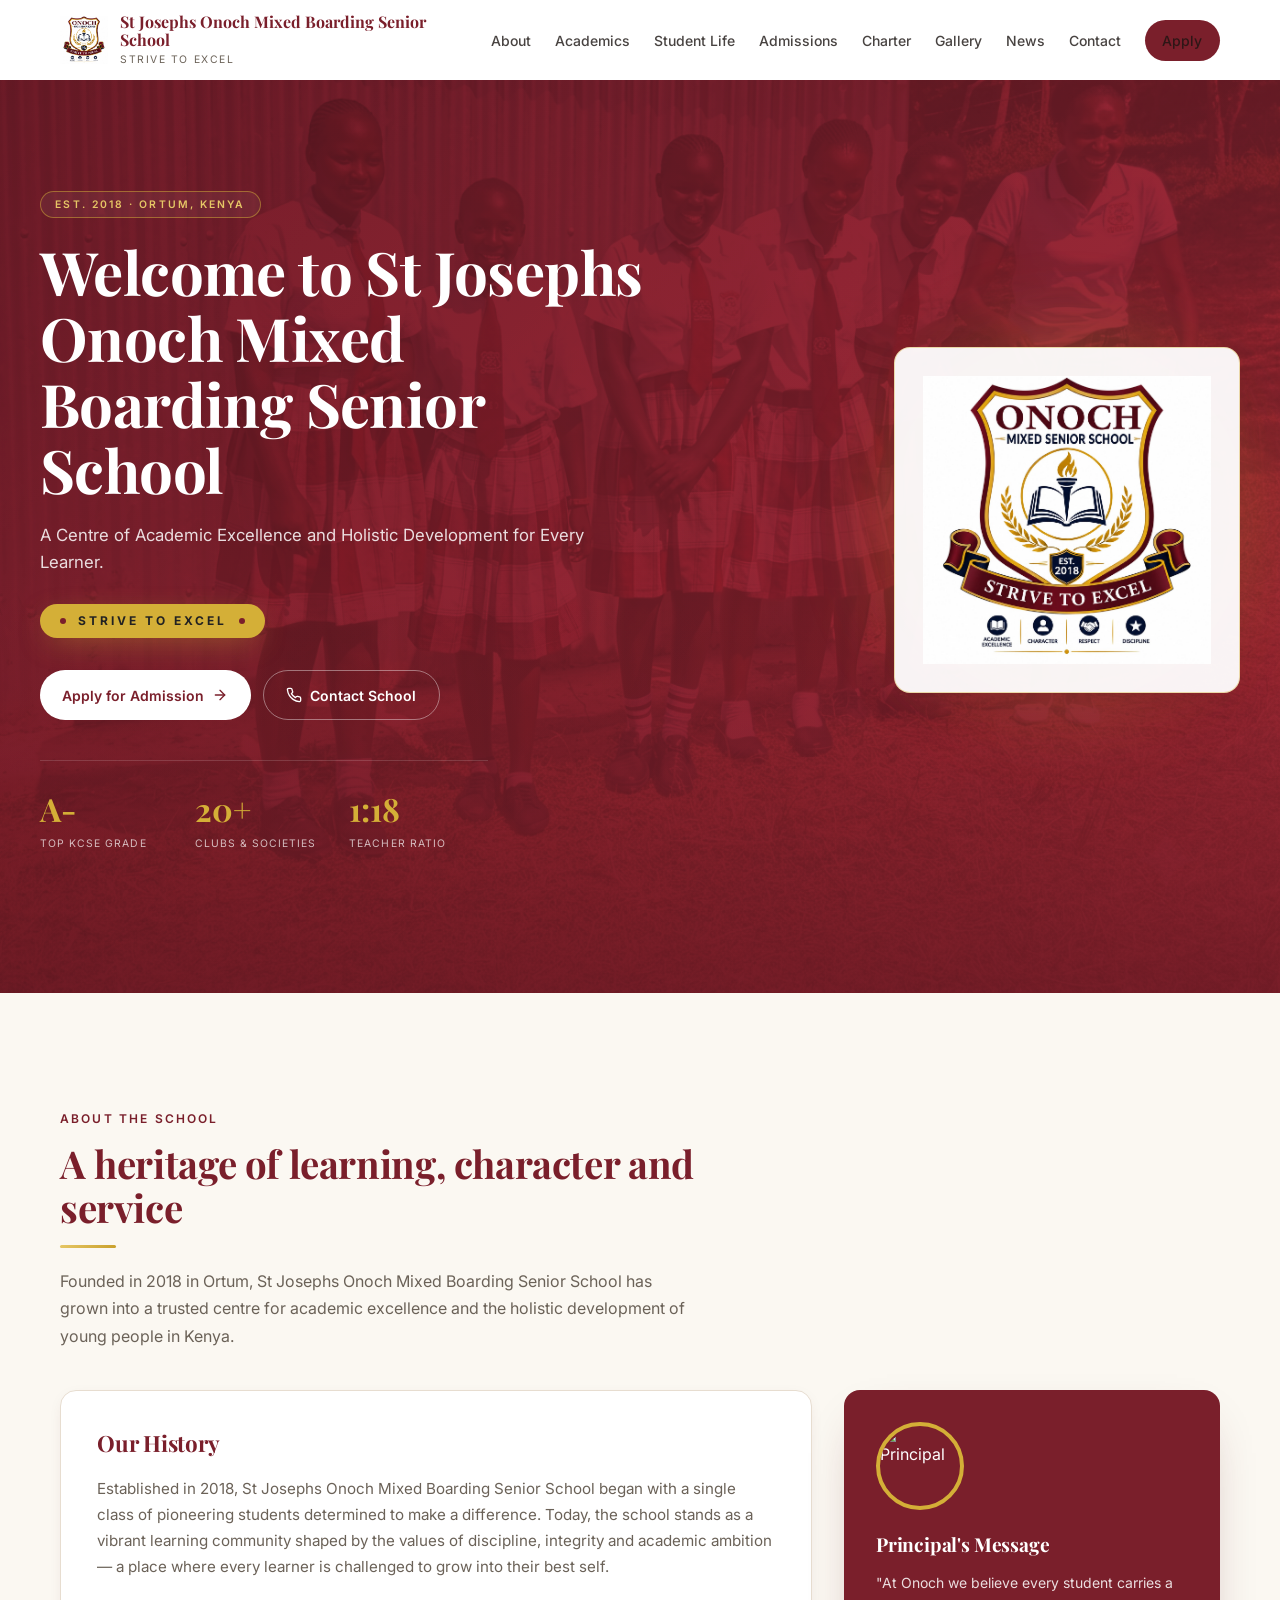
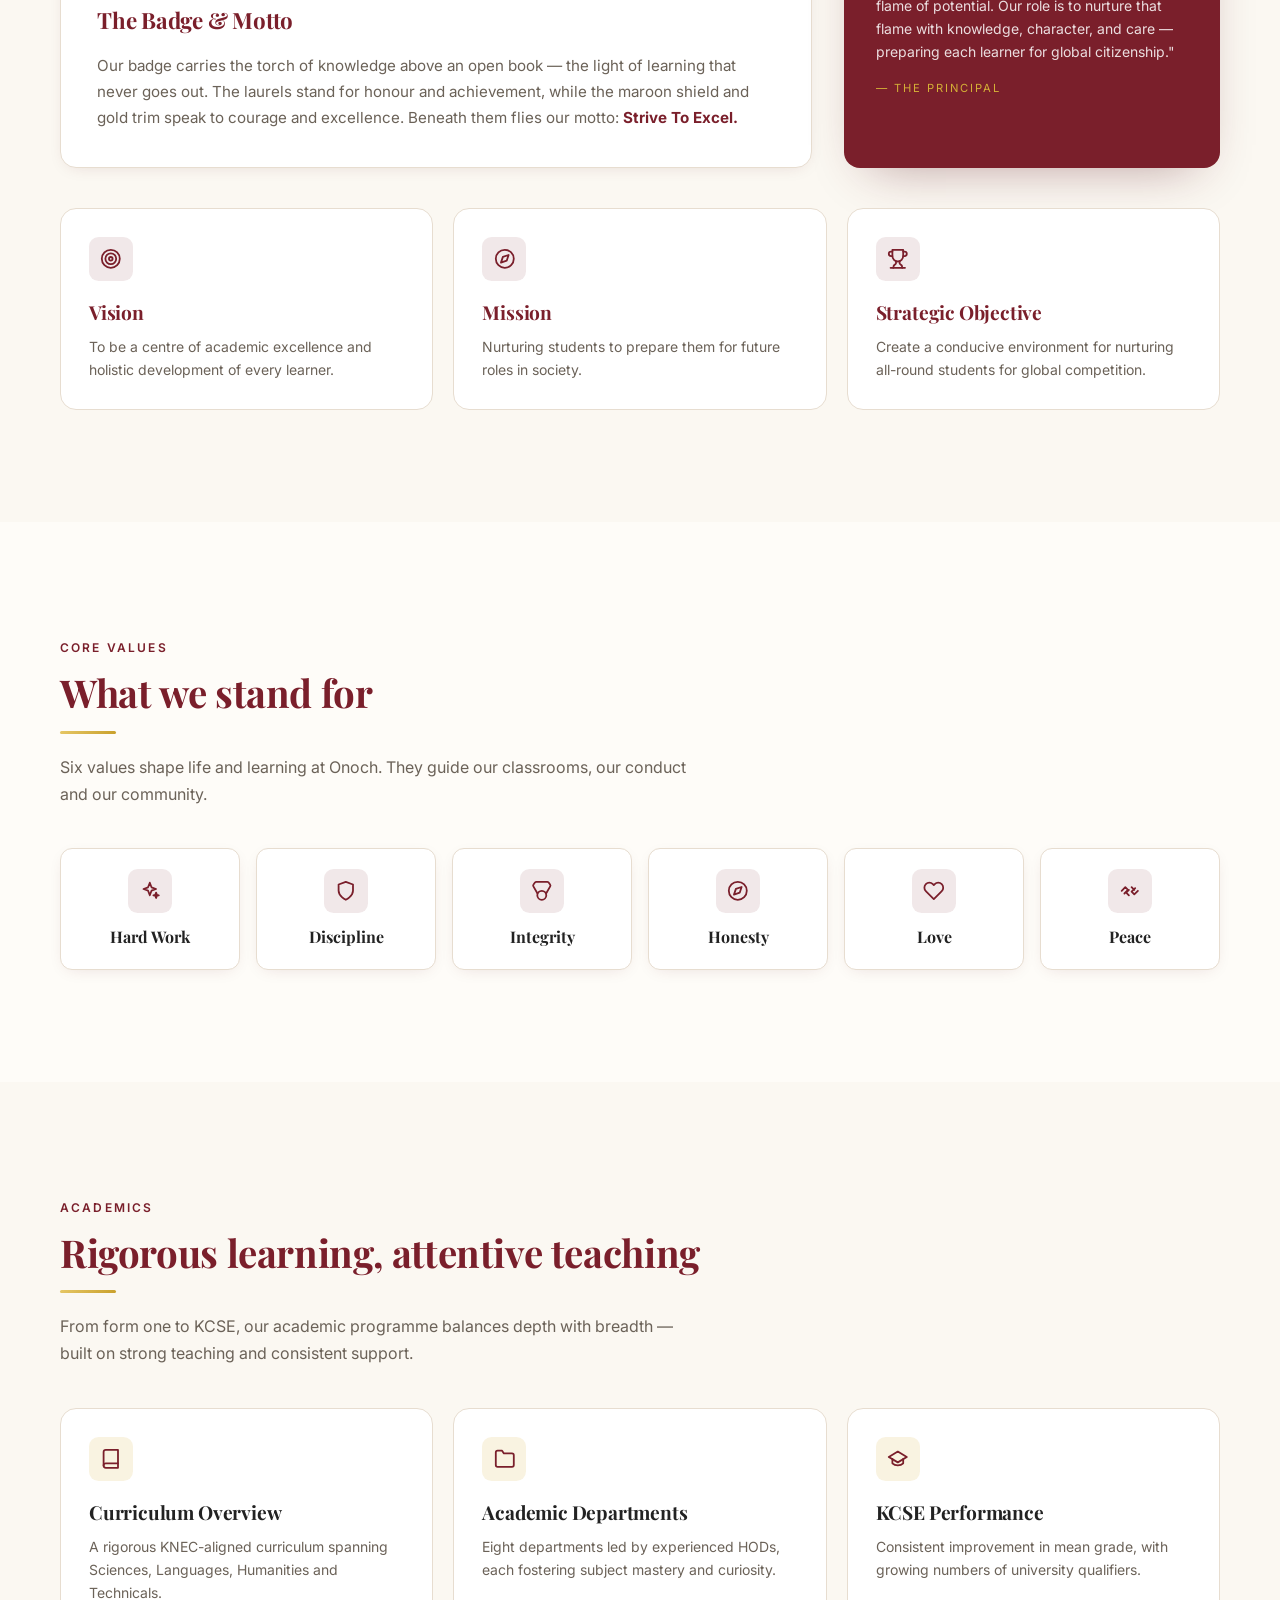
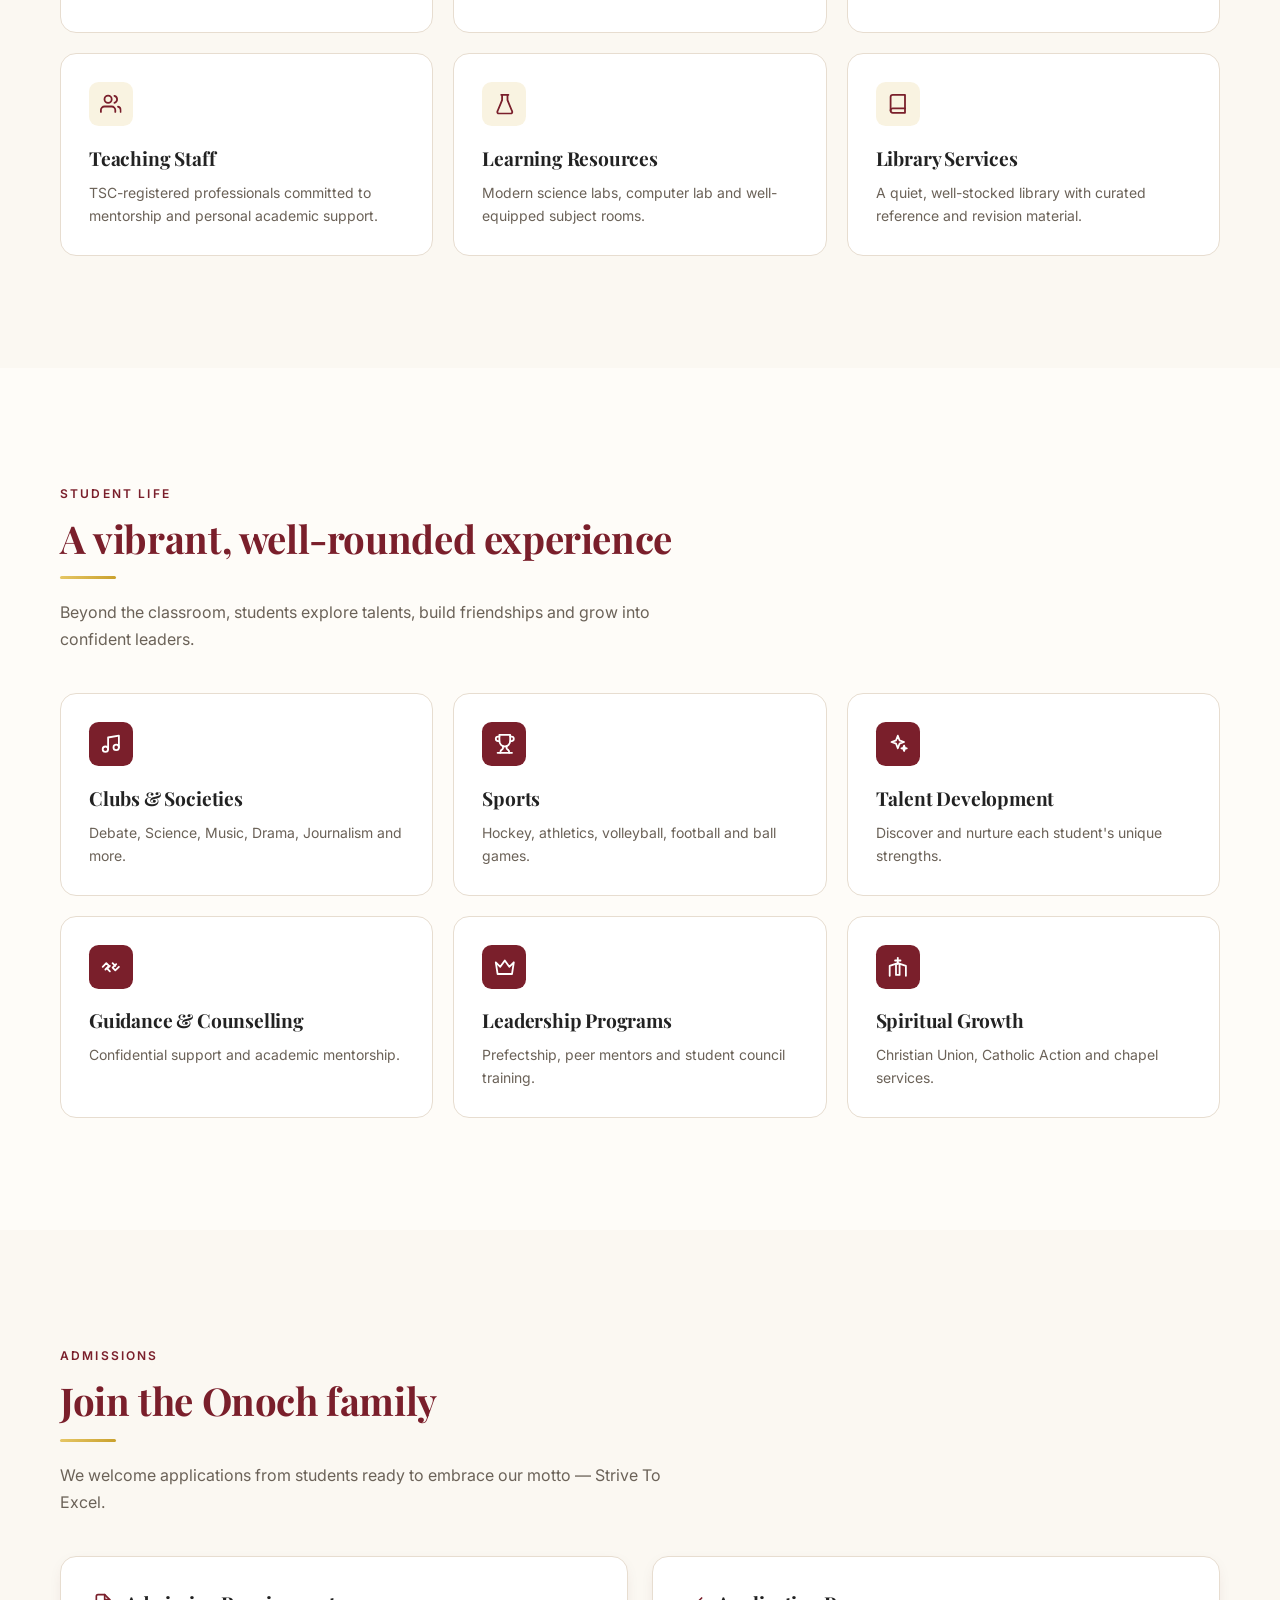
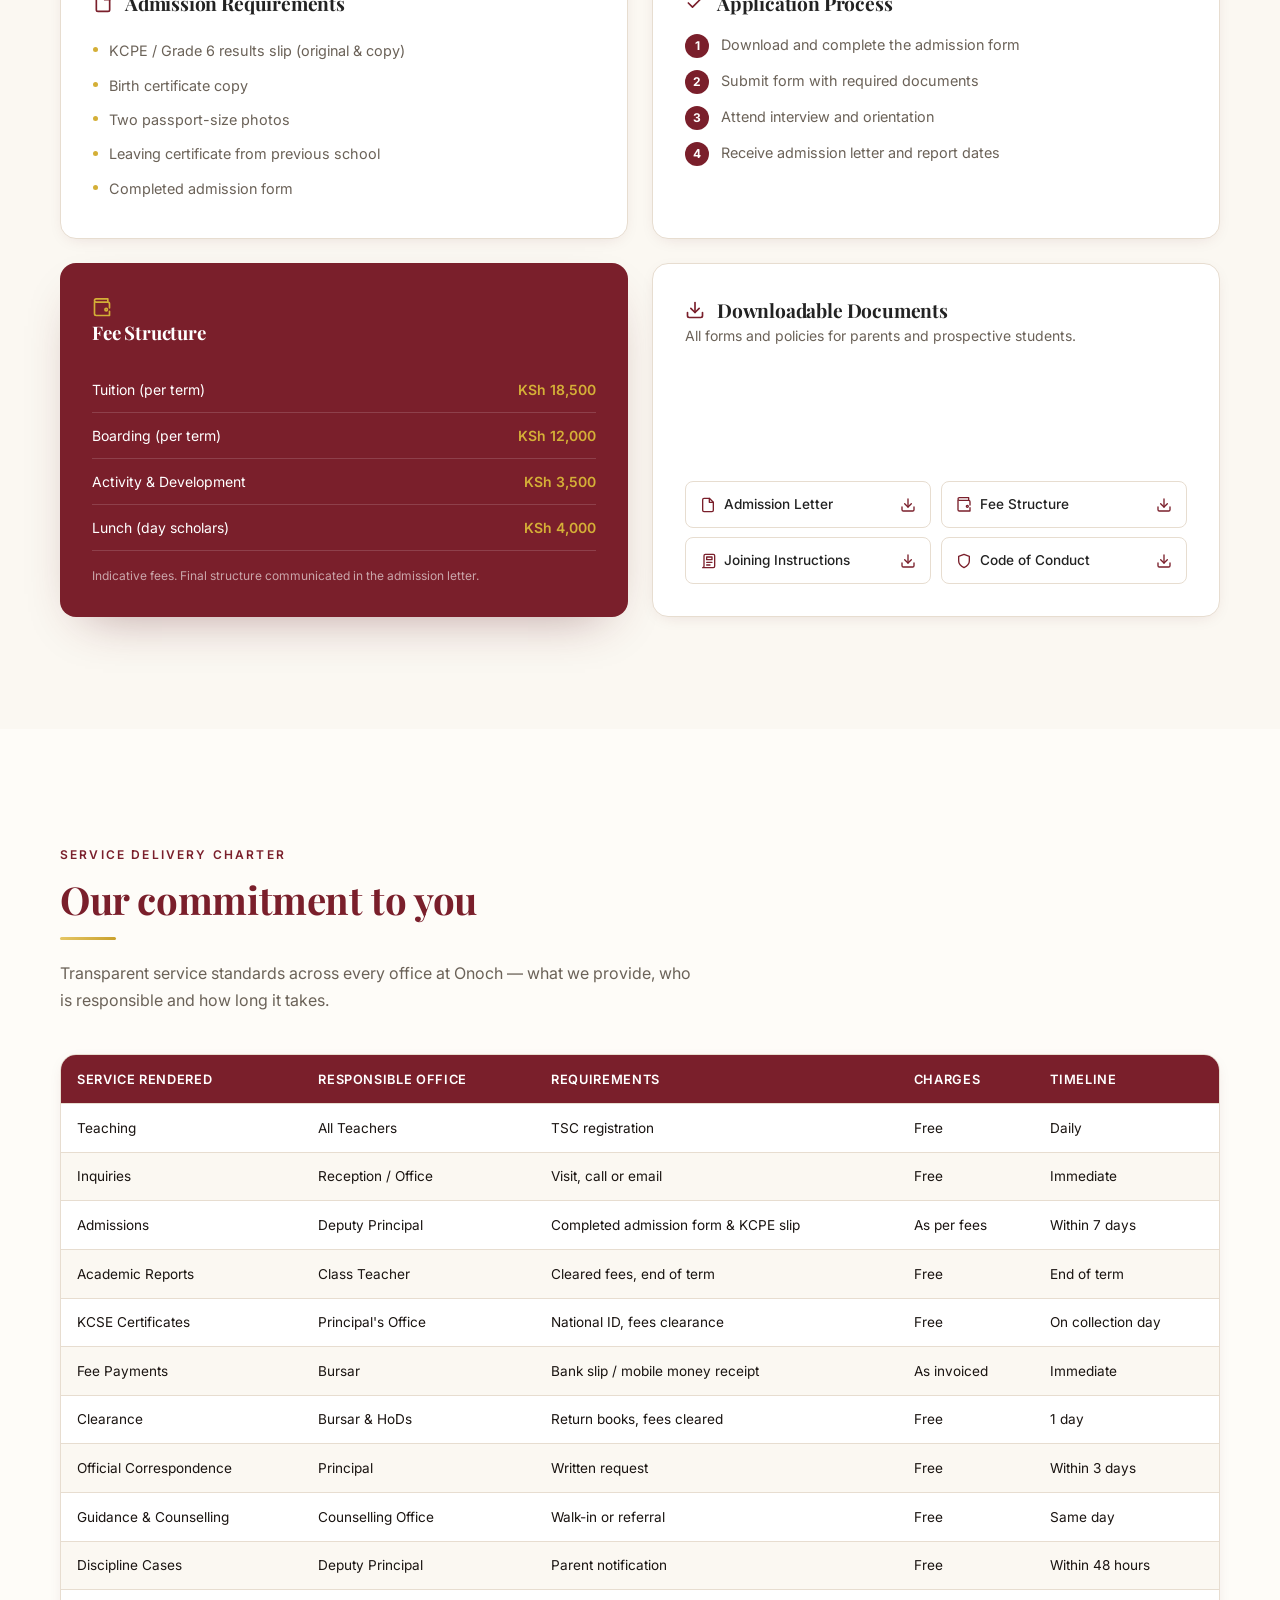
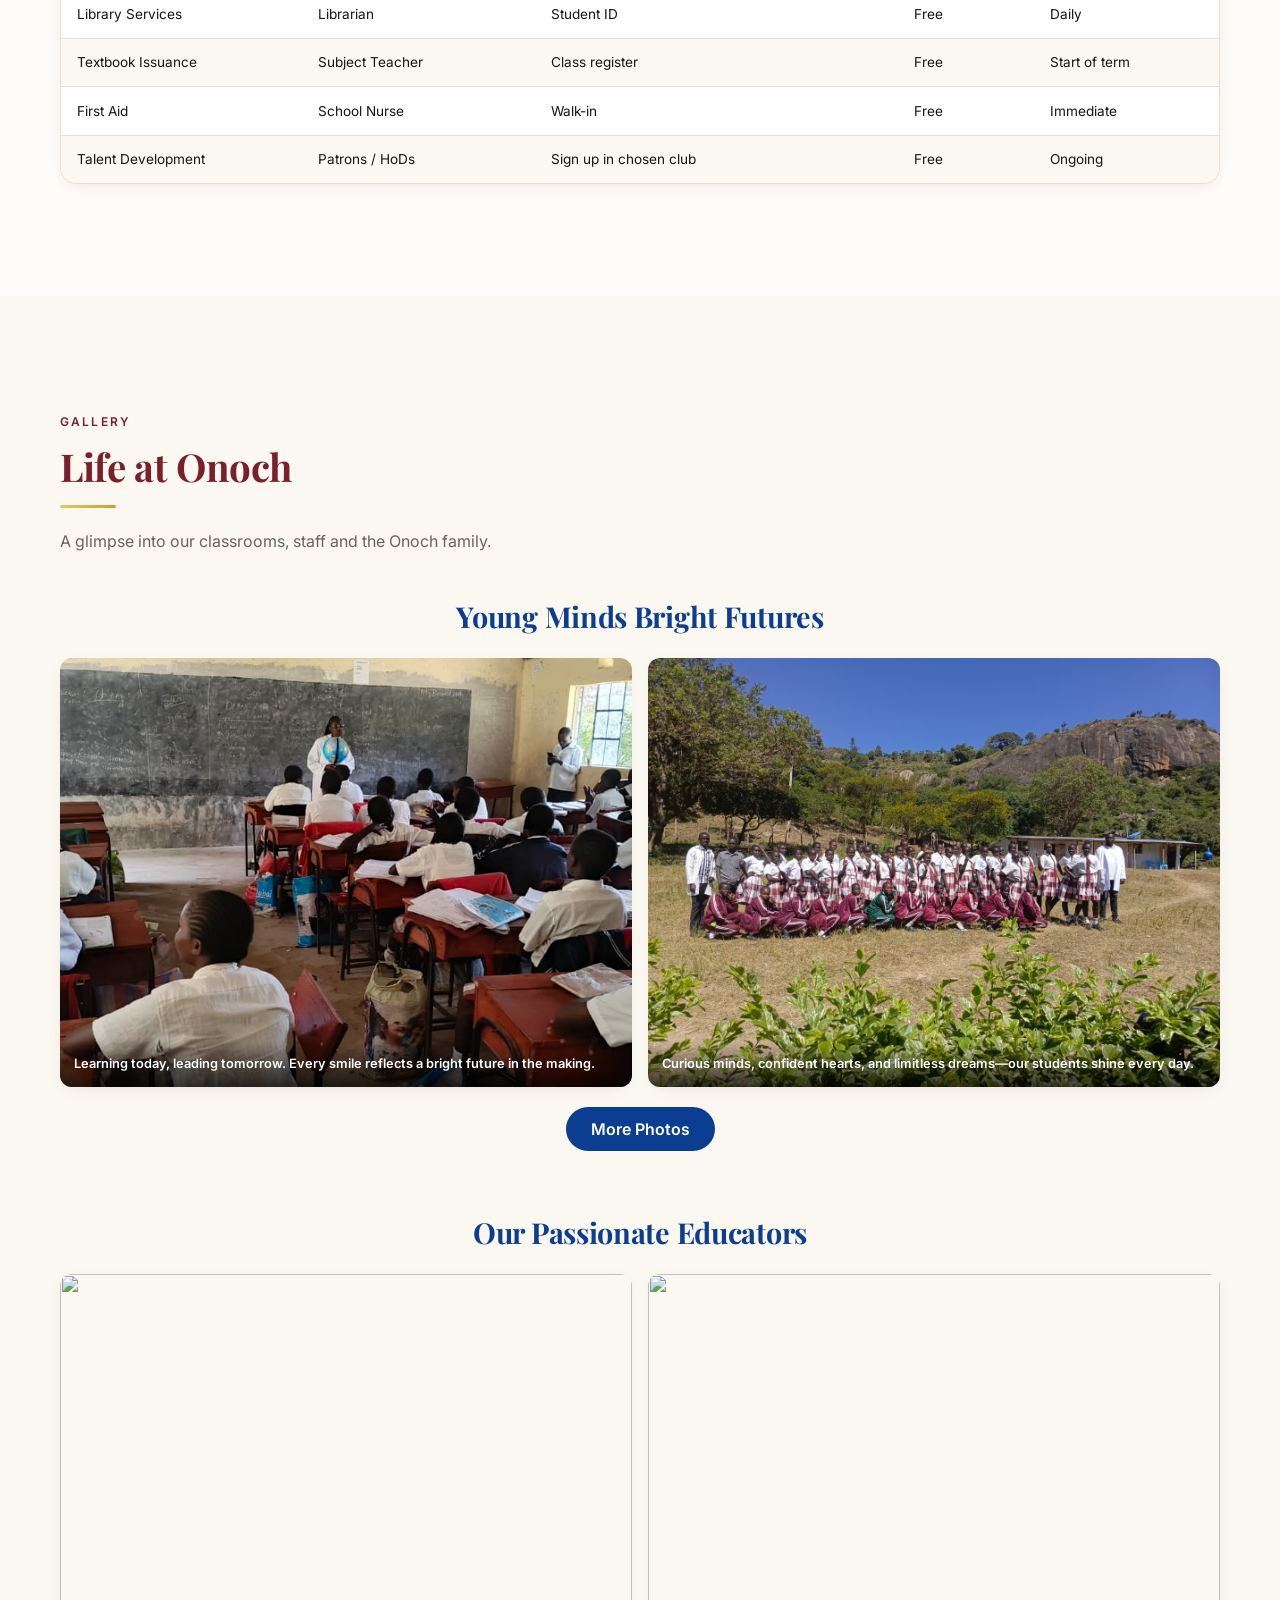
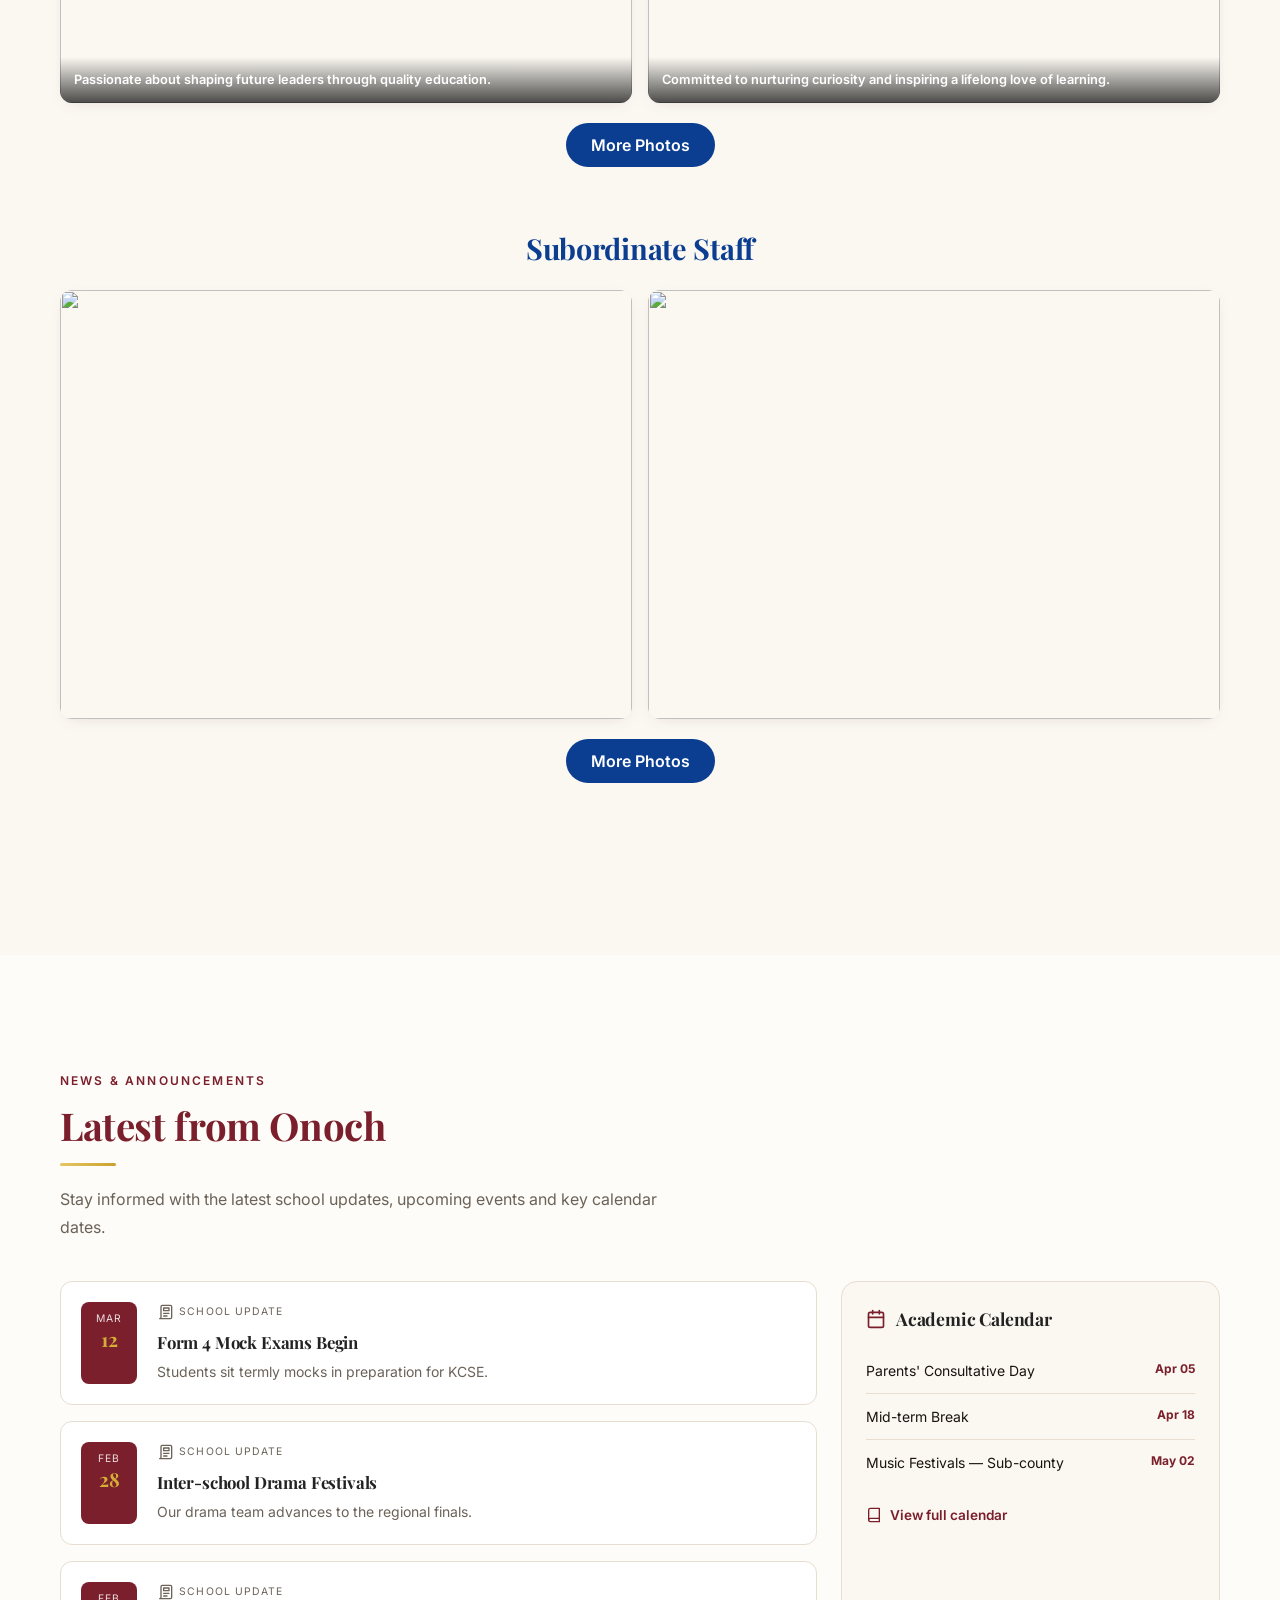
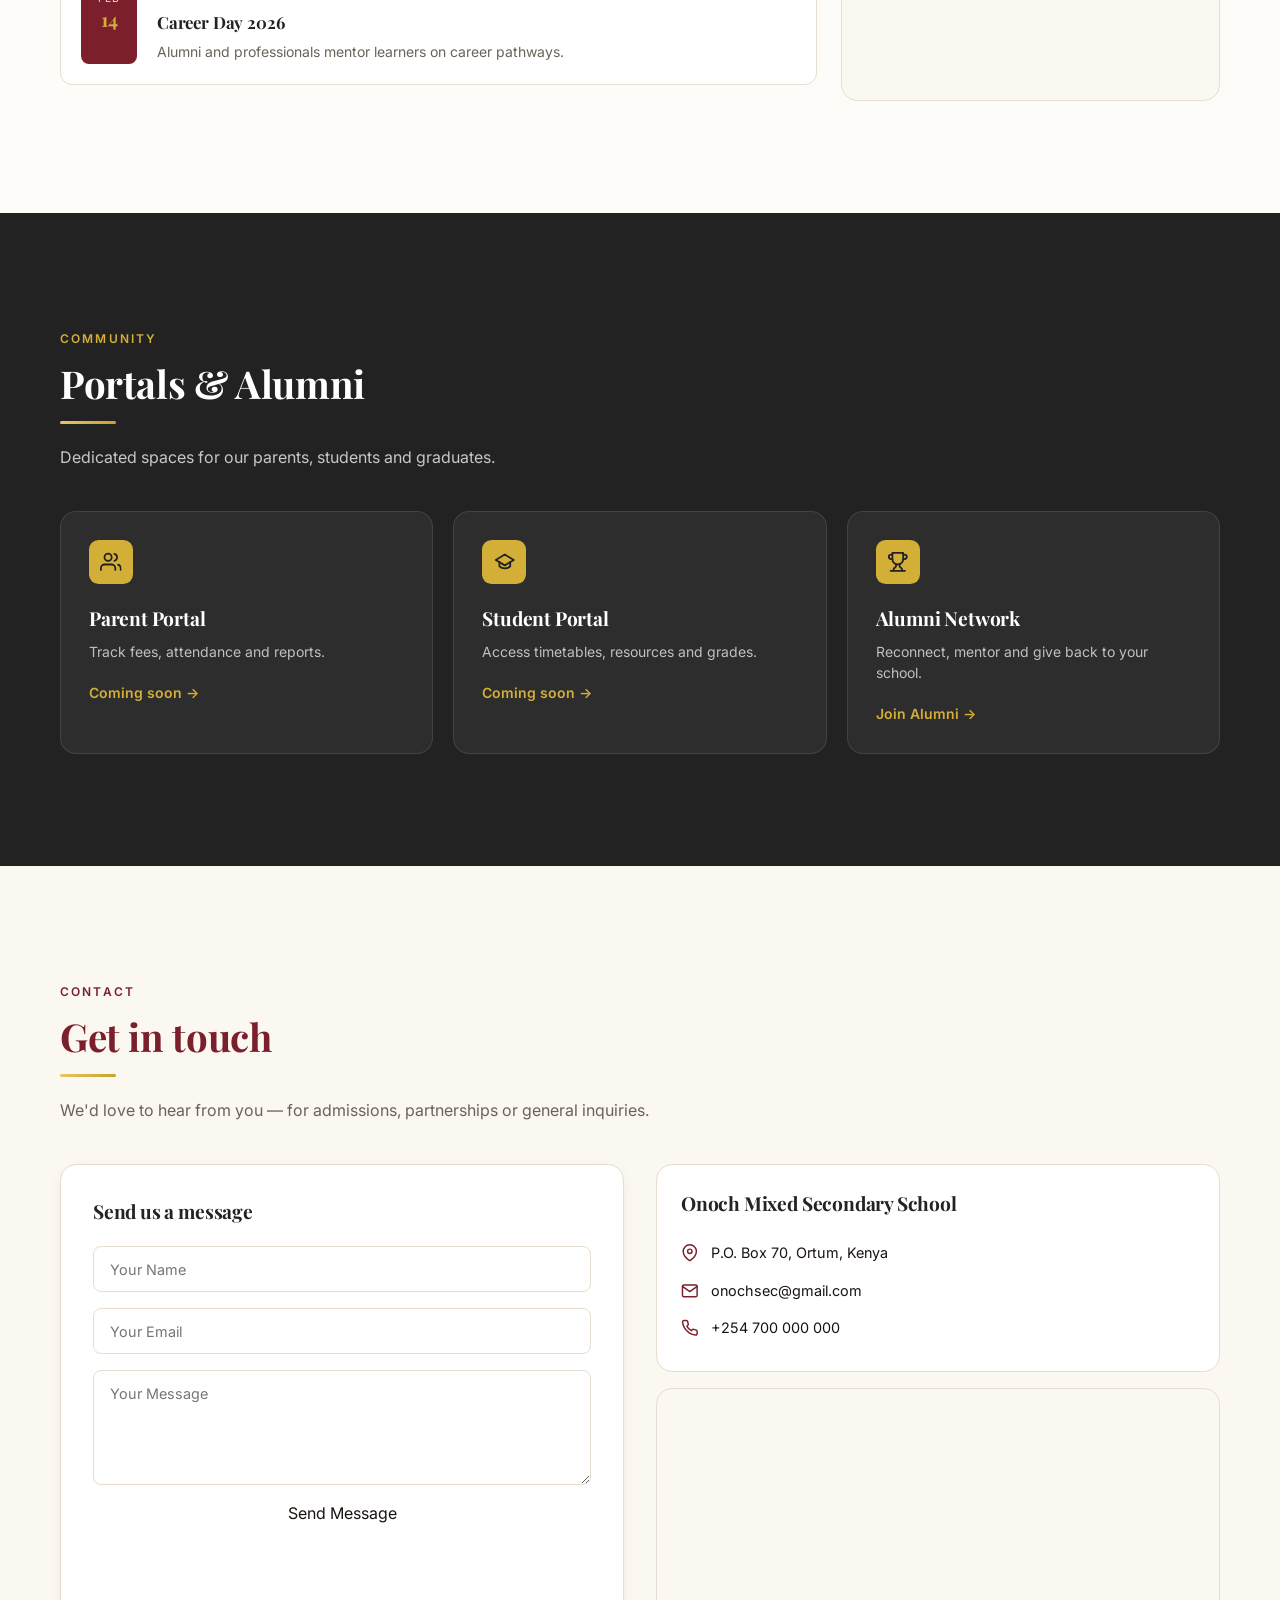
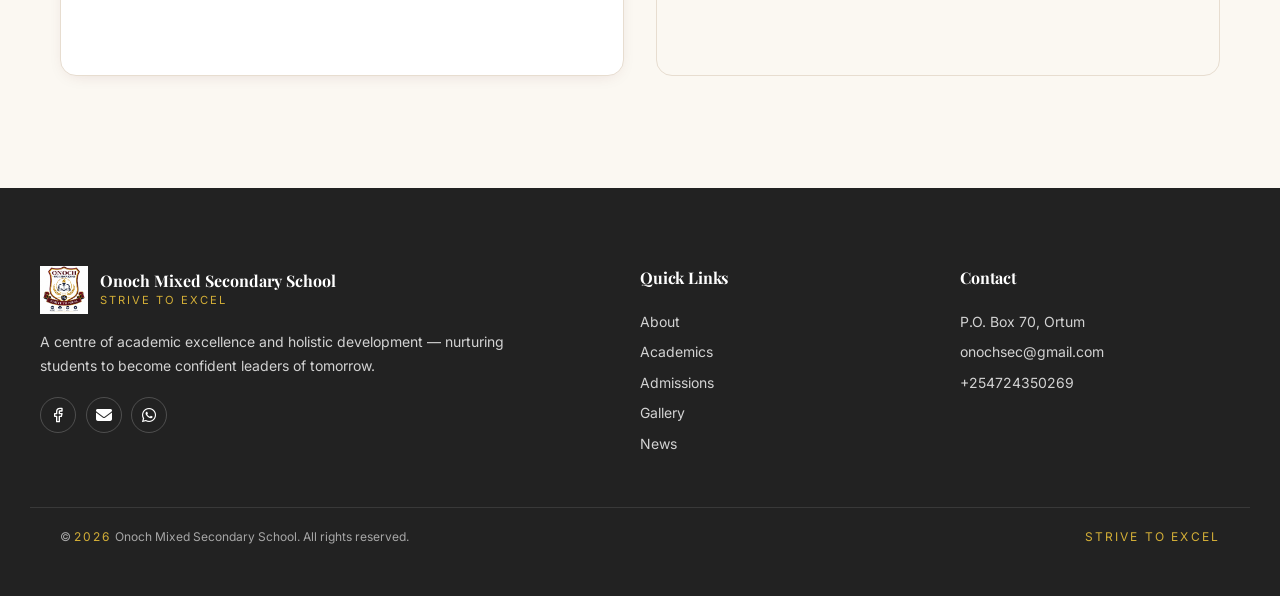
==== index.html @ 5e40dab8 "Update index.html" ====
<!DOCTYPE html>
<html lang="en">
<head>
<meta charset="UTF-8" />
<meta name="viewport" content="width=device-width, initial-scale=1.0" />
<title>Onoch Mixed Secondary School — Strive To Excel</title>
<meta name="description" content="St. Joseph's Onoch Mixed Secondary School (Ortum) — a centre of academic excellence and holistic development. Apply for admission, explore academics, student life and more." />
<meta property="og:title" content="Onoch Mixed Secondary School — Strive To Excel" />
<meta property="og:description" content="A centre of academic excellence and holistic development of learners." />
<link rel="stylesheet"
href="https://cdnjs.cloudflare.com/ajax/libs/font-awesome/6.5.2/css/all.min.css">
<link rel="icon" type="image/jpeg" href="assets/onoch-badge.jpg" />
<link rel="preconnect" href="https://fonts.googleapis.com" />
<link rel="preconnect" href="https://fonts.gstatic.com" crossorigin />
<link href="https://fonts.googleapis.com/css2?family=Inter:wght@400;500;600;700&family=Playfair+Display:wght@600;700;800&display=swap" rel="stylesheet" />
<link rel="stylesheet" href="styles.css" />
</head>
<body id="top">

<!-- Inline SVG icon sprite -->
<svg width="0" height="0" style="position:absolute" aria-hidden="true">
  <defs>
    <symbol id="i-menu" viewBox="0 0 24 24"><line x1="3" y1="6" x2="21" y2="6"/><line x1="3" y1="12" x2="21" y2="12"/><line x1="3" y1="18" x2="21" y2="18"/></symbol>
    <symbol id="i-close" viewBox="0 0 24 24"><line x1="18" y1="6" x2="6" y2="18"/><line x1="6" y1="6" x2="18" y2="18"/></symbol>
    <symbol id="i-arrow-right" viewBox="0 0 24 24"><line x1="5" y1="12" x2="19" y2="12"/><polyline points="12 5 19 12 12 19"/></symbol>
    <symbol id="i-phone" viewBox="0 0 24 24"><path d="M22 16.92v3a2 2 0 0 1-2.18 2 19.79 19.79 0 0 1-8.63-3.07 19.5 19.5 0 0 1-6-6 19.79 19.79 0 0 1-3.07-8.67A2 2 0 0 1 4.11 2h3a2 2 0 0 1 2 1.72 12.84 12.84 0 0 0 .7 2.81 2 2 0 0 1-.45 2.11L8.09 9.91a16 16 0 0 0 6 6l1.27-1.27a2 2 0 0 1 2.11-.45 12.84 12.84 0 0 0 2.81.7A2 2 0 0 1 22 16.92z"/></symbol>
    <symbol id="i-mail" viewBox="0 0 24 24"><path d="M4 4h16c1.1 0 2 .9 2 2v12c0 1.1-.9 2-2 2H4c-1.1 0-2-.9-2-2V6c0-1.1.9-2 2-2z"/><polyline points="22,6 12,13 2,6"/></symbol>
    <symbol id="i-pin" viewBox="0 0 24 24"><path d="M21 10c0 7-9 13-9 13s-9-6-9-13a9 9 0 0 1 18 0z"/><circle cx="12" cy="10" r="3"/></symbol>
    <symbol id="i-target" viewBox="0 0 24 24"><circle cx="12" cy="12" r="10"/><circle cx="12" cy="12" r="6"/><circle cx="12" cy="12" r="2"/></symbol>
    <symbol id="i-compass" viewBox="0 0 24 24"><circle cx="12" cy="12" r="10"/><polygon points="16.24 7.76 14.12 14.12 7.76 16.24 9.88 9.88 16.24 7.76"/></symbol>
    <symbol id="i-trophy" viewBox="0 0 24 24"><path d="M6 9H4.5a2.5 2.5 0 0 1 0-5H6"/><path d="M18 9h1.5a2.5 2.5 0 0 0 0-5H18"/><path d="M4 22h16"/><path d="M10 14.66V17c0 .55-.47.98-.97 1.21C7.85 18.75 7 20.24 7 22"/><path d="M14 14.66V17c0 .55.47.98.97 1.21C16.15 18.75 17 20.24 17 22"/><path d="M18 2H6v7a6 6 0 0 0 12 0V2z"/></symbol>
    <symbol id="i-sparkles" viewBox="0 0 24 24"><path d="M12 3l1.9 5.1L19 10l-5.1 1.9L12 17l-1.9-5.1L5 10l5.1-1.9L12 3z"/><path d="M19 14l.9 2.5L22 17l-2.1.5L19 20l-.9-2.5L16 17l2.1-.5L19 14z"/></symbol>
    <symbol id="i-shield" viewBox="0 0 24 24"><path d="M12 22s8-4 8-10V5l-8-3-8 3v7c0 6 8 10 8 10z"/></symbol>
    <symbol id="i-medal" viewBox="0 0 24 24"><path d="M7.21 15 2.66 7.14a2 2 0 0 1 .13-2.2L4.4 2.8A2 2 0 0 1 6 2h12a2 2 0 0 1 1.6.8l1.6 2.14a2 2 0 0 1 .14 2.2L16.79 15"/><circle cx="12" cy="17" r="5"/></symbol>
    <symbol id="i-heart" viewBox="0 0 24 24"><path d="M20.84 4.61a5.5 5.5 0 0 0-7.78 0L12 5.67l-1.06-1.06a5.5 5.5 0 0 0-7.78 7.78l1.06 1.06L12 21.23l7.78-7.78 1.06-1.06a5.5 5.5 0 0 0 0-7.78z"/></symbol>
    <symbol id="i-handshake" viewBox="0 0 24 24"><path d="M11 17l-3-3 3-3"/><path d="M21 12l-4 4-3-3 4-4"/><path d="M3 12l4-4 3 3-4 4"/><path d="M14 8l3 3"/></symbol>
    <symbol id="i-book" viewBox="0 0 24 24"><path d="M4 19.5A2.5 2.5 0 0 1 6.5 17H20"/><path d="M6.5 2H20v20H6.5A2.5 2.5 0 0 1 4 19.5v-15A2.5 2.5 0 0 1 6.5 2z"/></symbol>
    <symbol id="i-folder" viewBox="0 0 24 24"><path d="M22 19a2 2 0 0 1-2 2H4a2 2 0 0 1-2-2V5a2 2 0 0 1 2-2h5l2 3h9a2 2 0 0 1 2 2z"/></symbol>
    <symbol id="i-cap" viewBox="0 0 24 24"><path d="M22 10L12 4 2 10l10 6 10-6z"/><path d="M6 12v5c3 3 9 3 12 0v-5"/></symbol>
    <symbol id="i-users" viewBox="0 0 24 24"><path d="M17 21v-2a4 4 0 0 0-4-4H5a4 4 0 0 0-4 4v2"/><circle cx="9" cy="7" r="4"/><path d="M23 21v-2a4 4 0 0 0-3-3.87"/><path d="M16 3.13a4 4 0 0 1 0 7.75"/></symbol>
    <symbol id="i-flask" viewBox="0 0 24 24"><path d="M9 2v6L4 20a2 2 0 0 0 2 3h12a2 2 0 0 0 2-3L15 8V2"/><line x1="8" y1="2" x2="16" y2="2"/></symbol>
    <symbol id="i-music" viewBox="0 0 24 24"><path d="M9 18V5l12-2v13"/><circle cx="6" cy="18" r="3"/><circle cx="18" cy="16" r="3"/></symbol>
    <symbol id="i-crown" viewBox="0 0 24 24"><path d="M2 7l5 5 5-7 5 7 5-5-2 13H4z"/></symbol>
    <symbol id="i-church" viewBox="0 0 24 24"><path d="M10 9v12h4V9"/><path d="M12 2v7"/><path d="M9 5h6"/><path d="M3 22V11l9-3 9 3v11"/></symbol>
    <symbol id="i-calendar" viewBox="0 0 24 24"><rect x="3" y="4" width="18" height="18" rx="2"/><line x1="16" y1="2" x2="16" y2="6"/><line x1="8" y1="2" x2="8" y2="6"/><line x1="3" y1="10" x2="21" y2="10"/></symbol>
    <symbol id="i-news" viewBox="0 0 24 24"><path d="M4 22h16a2 2 0 0 0 2-2V4a2 2 0 0 0-2-2H8a2 2 0 0 0-2 2v16a2 2 0 0 1-2 2zM18 14h-8M15 18h-5M10 6h8v4h-8z"/></symbol>
    <symbol id="i-download" viewBox="0 0 24 24"><path d="M21 15v4a2 2 0 0 1-2 2H5a2 2 0 0 1-2-2v-4"/><polyline points="7 10 12 15 17 10"/><line x1="12" y1="15" x2="12" y2="3"/></symbol>
    <symbol id="i-file" viewBox="0 0 24 24"><path d="M14 2H6a2 2 0 0 0-2 2v16a2 2 0 0 0 2 2h12a2 2 0 0 0 2-2V8z"/><polyline points="14 2 14 8 20 8"/></symbol>
    <symbol id="i-check" viewBox="0 0 24 24"><polyline points="20 6 9 17 4 12"/></symbol>
    <symbol id="i-wallet" viewBox="0 0 24 24"><path d="M21 12V7a2 2 0 0 0-2-2H5a2 2 0 0 1 0-4h14v4"/><path d="M3 5v14a2 2 0 0 0 2 2h16v-5"/><circle cx="17" cy="14" r="1.5"/></symbol>
    <symbol id="i-send" viewBox="0 0 24 24"><line x1="22" y1="2" x2="11" y2="13"/><polygon points="22 2 15 22 11 13 2 9 22 2"/></symbol>
    <symbol id="i-facebook" viewBox="0 0 24 24"><path d="M18 2h-3a5 5 0 0 0-5 5v3H7v4h3v8h4v-8h3l1-4h-4V7a1 1 0 0 1 1-1h3z"/></symbol>
    <symbol id="i-twitter" viewBox="0 0 24 24"><path d="M4 4l7.5 10L4 20h2l6.5-6.5L17 20h3L12.5 10 20 4h-2l-5.5 5.5L9 4z"/></symbol>
    <symbol id="i-instagram" viewBox="0 0 24 24"><rect x="2" y="2" width="20" height="20" rx="5"/><circle cx="12" cy="12" r="4"/><circle cx="17.5" cy="6.5" r="1" fill="currentColor"/></symbol>
    <symbol id="i-youtube" viewBox="0 0 24 24"><path d="M22.54 6.42a2.78 2.78 0 0 0-1.94-2C18.88 4 12 4 12 4s-6.88 0-8.6.42a2.78 2.78 0 0 0-1.94 2A29 29 0 0 0 1 12a29 29 0 0 0 .46 5.58 2.78 2.78 0 0 0 1.94 2C5.12 20 12 20 12 20s6.88 0 8.6-.42a2.78 2.78 0 0 0 1.94-2A29 29 0 0 0 23 12a29 29 0 0 0-.46-5.58z"/><polygon points="9.75 15.02 15.5 12 9.75 8.98 9.75 15.02" fill="currentColor"/></symbol>
  </defs>
</svg>

<!-- Navbar -->
<header class="nav" id="nav">
  <div class="container nav-inner">
    <a href="#top" class="brand">
      <img src="assets/onoch-badge.jpg" alt="Onoch Mixed Secondary School badge" />
      <div class="brand-text">
        <div class="name">St Josephs Onoch Mixed Boarding Senior School</div>
        <div class="motto">Strive To Excel</div>
      </div>
    </a>
    <nav class="nav-links">
      <a href="#about">About</a>
      <a href="#academics">Academics</a>
      <a href="#student-life">Student Life</a>
      <a href="#admissions">Admissions</a>
      <a href="#charter">Charter</a>
      <a href="#gallery">Gallery</a>
      <a href="#news">News</a>
      <a href="#contact">Contact</a>
      <a href="#admissions" class="btn btn-primary">Apply</a>
    </nav>
    <button class="menu-btn" id="menuBtn" aria-label="Toggle menu" aria-expanded="false">
      <svg class="ic" aria-hidden="true"><use href="#i-menu"/></svg>
    </button>
  </div>
  <div class="mobile-menu container" id="mobileMenu">
    <a href="#about">About</a>
    <a href="#academics">Academics</a>
    <a href="#student-life">Student Life</a>
    <a href="#admissions">Admissions</a>
    <a href="#charter">Charter</a>
    <a href="#gallery">Gallery</a>
    <a href="#news">News</a>
    <a href="#contact">Contact</a>
    <a href="#admissions" class="btn btn-primary">Apply for Admission</a>
  </div>
</header>

<!-- Hero -->
<section class="hero">
  <div class="hero-bg"></div>
  <img class="hero-img" src="assets/hero-campus.jpg" alt="Onoch school campus" />
  <div class="hero-overlay"></div>
  <div class="container hero-inner">
    <div class="fade-up hero-copy">
      <span class="tag">Est. 2018 · Ortum, Kenya</span>
      <h1>Welcome to St Josephs Onoch Mixed Boarding Senior School</h1>
      <p class="lead">A Centre of Academic Excellence and Holistic Development for Every Learner.</p>
      <div class="motto-pill"><span class="dot"></span>Strive To Excel<span class="dot"></span></div>
      <div class="hero-ctas">
        <a href="#admissions" class="btn btn-light btn-lg">
          Apply for Admission
          <svg class="ic" aria-hidden="true"><use href="#i-arrow-right"/></svg>
        </a>
        <a href="#contact" class="btn btn-outline btn-lg">
          <svg class="ic" aria-hidden="true"><use href="#i-phone"/></svg>
          Contact School
        </a>
      </div>
      <dl class="hero-stats">
        <div><dt>A-</dt><dd>Top KCSE Grade</dd></div>
        <div><dt>20+</dt><dd>Clubs &amp; Societies</dd></div>
        <div><dt>1:18</dt><dd>Teacher Ratio</dd></div>
      </dl>
    </div>
    <div class="badge-card">
      <div class="badge-wrap">
        <div class="badge-glow"></div>
        <div class="badge-frame"><img src="assets/onoch-badge.jpg" alt="Onoch school badge" /></div>
      </div>
    </div>
  </div>
</section>

<!-- About -->
<section id="about" class="section cream">
  <div class="container">
    <div class="section-header">
      <span class="eyebrow">About the School</span>
      <h2 class="section-title">A heritage of learning, character and service</h2>
      <span class="gold-rule"></span>
      <p>Founded in 2018 in Ortum, St Josephs Onoch Mixed Boarding Senior School has grown into a trusted centre for academic excellence and the holistic development of young people in Kenya.</p>
    </div>
    <div class="about-grid">
      <article class="about-main">
        <h3>Our History</h3>
        <p>Established in 2018, St Josephs Onoch Mixed Boarding Senior School began with a single class of pioneering students determined to make a difference. Today, the school stands as a vibrant learning community shaped by the values of discipline, integrity and academic ambition — a place where every learner is challenged to grow into their best self.</p>
        <h3>The Badge &amp; Motto</h3>
        <p>Our badge carries the torch of knowledge above an open book — the light of learning that never goes out. The laurels stand for honour and achievement, while the maroon shield and gold trim speak to courage and excellence. Beneath them flies our motto: <b style="color:var(--maroon)">Strive To Excel.</b></p>
      </article>
      <aside class="principal">
        <img src="assets/principal.jpg" alt="Principal" />
        <h3>Principal's Message</h3>
        <p>"At Onoch we believe every student carries a flame of potential. Our role is to nurture that flame with knowledge, character, and care — preparing each learner for global citizenship."</p>
        <p class="sig">— The Principal</p>
      </aside>
    </div>
    <div class="vmo">
      <div class="card hover-lift"><div class="icon-box"><svg class="ic"><use href="#i-target"/></svg></div><h3>Vision</h3><p>To be a centre of academic excellence and holistic development of every learner.</p></div>
      <div class="card hover-lift"><div class="icon-box"><svg class="ic"><use href="#i-compass"/></svg></div><h3>Mission</h3><p>Nurturing students to prepare them for future roles in society.</p></div>
      <div class="card hover-lift"><div class="icon-box"><svg class="ic"><use href="#i-trophy"/></svg></div><h3>Strategic Objective</h3><p>Create a conducive environment for nurturing all-round students for global competition.</p></div>
    </div>
  </div>
</section>

<!-- Core Values -->
<section class="section">
  <div class="container">
    <div class="section-header">
      <span class="eyebrow">Core Values</span>
      <h2 class="section-title">What we stand for</h2>
      <span class="gold-rule"></span>
      <p>Six values shape life and learning at Onoch. They guide our classrooms, our conduct and our community.</p>
    </div>
    <div class="values">
      <div class="value"><div class="icon-box"><svg class="ic"><use href="#i-sparkles"/></svg></div><div class="label">Hard Work</div></div>
      <div class="value"><div class="icon-box"><svg class="ic"><use href="#i-shield"/></svg></div><div class="label">Discipline</div></div>
      <div class="value"><div class="icon-box"><svg class="ic"><use href="#i-medal"/></svg></div><div class="label">Integrity</div></div>
      <div class="value"><div class="icon-box"><svg class="ic"><use href="#i-compass"/></svg></div><div class="label">Honesty</div></div>
      <div class="value"><div class="icon-box"><svg class="ic"><use href="#i-heart"/></svg></div><div class="label">Love</div></div>
      <div class="value"><div class="icon-box"><svg class="ic"><use href="#i-handshake"/></svg></div><div class="label">Peace</div></div>
    </div>
  </div>
</section>

<!-- Academics -->
<section id="academics" class="section cream">
  <div class="container">
    <div class="section-header">
      <span class="eyebrow">Academics</span>
      <h2 class="section-title">Rigorous learning, attentive teaching</h2>
      <span class="gold-rule"></span>
      <p>From form one to KCSE, our academic programme balances depth with breadth — built on strong teaching and consistent support.</p>
    </div>
    <div class="grid-3" id="academicsGrid"></div>
  </div>
</section>

<!-- Student Life -->
<section id="student-life" class="section">
  <div class="container">
    <div class="section-header">
      <span class="eyebrow">Student Life</span>
      <h2 class="section-title">A vibrant, well-rounded experience</h2>
      <span class="gold-rule"></span>
      <p>Beyond the classroom, students explore talents, build friendships and grow into confident leaders.</p>
    </div>
    <div class="grid-3" id="studentLifeGrid"></div>
  </div>
</section>

<!-- Admissions -->
<section id="admissions" class="section cream">
  <div class="container">
    <div class="section-header">
      <span class="eyebrow">Admissions</span>
      <h2 class="section-title">Join the Onoch family</h2>
      <span class="gold-rule"></span>
      <p>We welcome applications from students ready to embrace our motto — Strive To Excel.</p>
    </div>
    <div class="adm-grid">
      <div class="adm-card">
        <div class="row-icon"><svg class="ic ic-md"><use href="#i-file"/></svg><h3>Admission Requirements</h3></div>
        <ul class="bullets">
          <li>KCPE / Grade 6 results slip (original &amp; copy)</li>
          <li>Birth certificate copy</li>
          <li>Two passport-size photos</li>
          <li>Leaving certificate from previous school</li>
          <li>Completed admission form</li>
        </ul>
      </div>
      <div class="adm-card">
        <div class="row-icon"><svg class="ic ic-md"><use href="#i-check"/></svg><h3>Application Process</h3></div>
        <ol class="steps">
          <li><span class="num">1</span>Download and complete the admission form</li>
          <li><span class="num">2</span>Submit form with required documents</li>
          <li><span class="num">3</span>Attend interview and orientation</li>
          <li><span class="num">4</span>Receive admission letter and report dates</li>
        </ol>
      </div>
      <div class="fee-card">
        <div class="row-icon"><svg class="ic ic-md ic-gold"><use href="#i-wallet"/></svg><h3>Fee Structure</h3></div>
        <div class="fees">
          <div class="fee-row"><span>Tuition (per term)</span><b>KSh 18,500</b></div>
          <div class="fee-row"><span>Boarding (per term)</span><b>KSh 12,000</b></div>
          <div class="fee-row"><span>Activity &amp; Development</span><b>KSh 3,500</b></div>
          <div class="fee-row"><span>Lunch (day scholars)</span><b>KSh 4,000</b></div>
        </div>
        <p class="fee-note">Indicative fees. Final structure communicated in the admission letter.</p>
      </div>
      <div class="adm-card adm-downloads">
        <div>
          <div class="row-icon"><svg class="ic ic-md"><use href="#i-download"/></svg><h3>Downloadable Documents</h3></div>
          <p class="muted small">All forms and policies for parents and prospective students.</p>
        </div>
        <div class="downloads">
          <a href="assets/onoch-admission-letter.pdf" download class="dl">
            <span><svg class="ic"><use href="#i-file"/></svg> Admission Letter</span>
            <svg class="ic"><use href="#i-download"/></svg>
          </a>
          <a href="assets/onoch-fee-structure.pdf" download class="dl">
            <span><svg class="ic"><use href="#i-wallet"/></svg> Fee Structure</span>
            <svg class="ic"><use href="#i-download"/></svg>
          </a>
          <a href="assets/onoch-admission-letter.pdf" download class="dl">
            <span><svg class="ic"><use href="#i-news"/></svg> Joining Instructions</span>
            <svg class="ic"><use href="#i-download"/></svg>
          </a>
          <a href="#" class="dl">
            <span><svg class="ic"><use href="#i-shield"/></svg> Code of Conduct</span>
            <svg class="ic"><use href="#i-download"/></svg>
          </a>
        </div>
      </div>
    </div>
  </div>
</section>

<!-- Charter -->
<section id="charter" class="section">
  <div class="container">
    <div class="section-header">
      <span class="eyebrow">Service Delivery Charter</span>
      <h2 class="section-title">Our commitment to you</h2>
      <span class="gold-rule"></span>
      <p>Transparent service standards across every office at Onoch — what we provide, who is responsible and how long it takes.</p>
    </div>
    <div class="table-wrap"><div class="table-scroll"><table id="charterTable">
      <thead><tr><th>Service Rendered</th><th>Responsible Office</th><th>Requirements</th><th>Charges</th><th>Timeline</th></tr></thead>
      <tbody></tbody>
    </table></div></div>
  </div>
</section>

<!<!-- Gallery -->
<section id="gallery" class="section cream">
  <div class="container">
    <div class="section-header">
      <span class="eyebrow">Gallery</span>
      <h2 class="section-title">Life at Onoch</h2>
      <span class="gold-rule"></span>
      <p>A glimpse into our classrooms, staff and the Onoch family.</p>
    </div>

    <!-- STUDENTS -->
    <div class="gallery-category">
      <h3>Young Minds Bright Futures</h3>

      <div class="gallery-grid">
        <!-- Visible Photos -->
        <figure class="tile">
          <img src="assets/student1.jpg" alt="">
          <figcaption class="cap">Learning today, leading tomorrow. Every smile reflects a bright future in the making.</figcaption>
        </figure>

        <figure class="tile">
          <img src="assets/student2.jpg" alt="">
          <figcaption class="cap">Curious minds, confident hearts, and limitless dreams—our students shine every day.</figcaption>
        </figure>

        <!-- Hidden Photos -->
        <div class="extra-images">
          <figure class="tile">
            <img src="assets/student3.jpg" alt="">
            <figcaption class="cap">Where knowledge meets creativity, and every student is inspired to achieve excellence.</figcaption>
          </figure>

          <figure class="tile">
            <img src="assets/student4.jpg" alt="">
            <figcaption class="cap">Building character, nurturing talent, and empowering the next generation of leaders.</figcaption>
          </figure>

          <figure class="tile">
            <img src="assets/student5.jpg" alt="">
            <figcaption class="cap">Every classroom tells a story of growth, friendship, discovery, and success.</figcaption>
          </figure>

          <figure class="tile">
            <img src="assets/student6.jpg" alt="">
            <figcaption class="cap">Together we learn, together we grow, together we create a future full of possibilities.</figcaption>
          </figure>

          <figure class="tile">
            <img src="assets/student7.jpg" alt="">
            <figcaption class="cap">Moments of joy, teamwork, and achievement that make our school community truly exceptional.</figcaption>
          </figure>

                    <figure class="tile">
            <img src="assets/student8.jpg" alt="">
            <figcaption class="cap">Every smile tells a story of determination, every achievement marks a step toward greatness.</figcaption>
                    </figure>

                    <figure class="tile">
            <img src="assets/student9.jpg" alt="">
            <figcaption class="cap">Inspiring excellence through learning, friendship, innovation, and unforgettable school experiences.</figcaption>
                    </figure>

                    <figure class="tile">
            <img src="assets/student10.jpg" alt="">
            <figcaption class="cap">Growing in knowledge, building confidence, and creating memories that last a lifetime.</figcaption>
                    </figure>
        </div>
      </div>

      <button class="more-btn">More Photos</button>
    </div>

    <!-- STAFF -->
    <div class="gallery-category">
      <h3>Our Passionate Educators</h3>

      <div class="gallery-grid">
        <figure class="tile">
          <img src="assets/staff1.jpg" alt="">
          <figcaption class="cap">Passionate about shaping future leaders through quality education.</figcaption>
        </figure>

        <figure class="tile">
          <img src="assets/staff2.jpg" alt="">
          <figcaption class="cap">Committed to nurturing curiosity and inspiring a lifelong love of learning.</figcaption>
        </figure>

        <div class="extra-images">
          <figure class="tile"><img src="assets/staff3.jpg">
          <figcaption class="cap">Empowering students with knowledge, confidence, and strong values.</figcaption>
          </figure>
          <figure class="tile"><img src="assets/staff4.jpg">
          <figcaption class="cap">Dedicated to creating an engaging and supportive classroom environment.</figcaption>
          </figure>
          <figure class="tile"><img src="assets/staff5.jpg">
          <figcaption class="cap">Guiding every learner to discover and achieve their full potential.</figcaption>
          </figure>
          <figure class="tile"><img src="assets/staff6.jpg">
          <figcaption class="cap">Encouraging creativity, critical thinking, and academic excellence.</figcaption>
          </figure>
          <figure class="tile"><img src="assets/staff7.jpg">
            <figcaption class="cap">Building meaningful connections that help students thrive.</figcaption>
          </figure>
          </figure>
          <figure class="tile"><img src="assets/staff8.jpg">
            <figcaption class="cap">Making a positive difference, one student at a time.</figcaption>
          </figure>
        </div>
      </div>

      <button class="more-btn">More Photos</button>
    </div>

    <!-- SUBORDINATE STAFF -->
    <div class="gallery-category">
      <h3>Subordinate Staff</h3>

      <div class="gallery-grid">
        <figure class="tile">
          <img src="assets/sub1.jpg" alt="">
        </figure>

        <figure class="tile">
          <img src="assets/sub2.jpg" alt="">
        </figure>

        <div class="extra-images">
          <figure class="tile"><img src="assets/sub3.jpg"></figure>
          <figure class="tile"><img src="assets/sub4.jpg"></figure>
          <figure class="tile"><img src="assets/sub5.jpg"></figure>
          <figure class="tile"><img src="assets/sub6.jpg"></figure>
          <figure class="tile"><img src="assets/sub7.jpg"></figure>
        </div>
      </div>

      <button class="more-btn">More Photos</button>
    </div>

  </div>
</section>

<!-- News -->
<section id="news" class="section">
  <div class="container">
    <div class="section-header">
      <span class="eyebrow">News &amp; Announcements</span>
      <h2 class="section-title">Latest from Onoch</h2>
      <span class="gold-rule"></span>
      <p>Stay informed with the latest school updates, upcoming events and key calendar dates.</p>
    </div>
    <div class="news-grid">
      <div id="updates"></div>
      <aside class="cal">
        <div class="cal-head"><svg class="ic ic-md"><use href="#i-calendar"/></svg><h3>Academic Calendar</h3></div>
        <ul class="cal-list">
          <li><span>Parents' Consultative Day</span><b>Apr 05</b></li>
          <li><span>Mid-term Break</span><b>Apr 18</b></li>
          <li><span>Music Festivals — Sub-county</span><b>May 02</b></li>
        </ul>
        <a href="#" class="cal-more"><svg class="ic"><use href="#i-book"/></svg> View full calendar</a>
      </aside>
    </div>
  </div>
</section>

<!-- Portals -->
<section class="section dark">
  <div class="container">
    <div class="section-header">
      <span class="eyebrow eyebrow-gold">Community</span>
      <h2 class="section-title">Portals &amp; Alumni</h2>
      <span class="gold-rule"></span>
      <p>Dedicated spaces for our parents, students and graduates.</p>
    </div>
    <div class="grid-3">
      <div class="portal"><div class="icon-box gold"><svg class="ic"><use href="#i-users"/></svg></div><h3>Parent Portal</h3><p>Track fees, attendance and reports.</p><button>Coming soon →</button></div>
      <div class="portal"><div class="icon-box gold"><svg class="ic"><use href="#i-cap"/></svg></div><h3>Student Portal</h3><p>Access timetables, resources and grades.</p><button>Coming soon →</button></div>
      <div class="portal"><div class="icon-box gold"><svg class="ic"><use href="#i-trophy"/></svg></div><h3>Alumni Network</h3><p>Reconnect, mentor and give back to your school.</p><button>Join Alumni →</button></div>
    </div>
  </div>
</section>

<!-- Contact -->
<section id="contact" class="section cream">
  <div class="container">
    <div class="section-header">
      <span class="eyebrow">Contact</span>
      <h2 class="section-title">Get in touch</h2>
      <span class="gold-rule"></span>
      <p>We'd love to hear from you — for admissions, partnerships or general inquiries.</p>
    </div>
    <div class="contact-grid">
      <div class="adm-card">
        <h3 class="card-title">Send us a message</h3>
       <form id="contactForm">
  <input
    type="text"
    id="name"
    name="name"
    placeholder="Your Name"
    required
  >

  <input
    type="email"
    id="email"
    name="email"
    placeholder="Your Email"
    required
  >

  <textarea
    id="message"
    name="message"
    placeholder="Your Message"
    rows="5"
    required
  ></textarea>

  <button type="submit">
    Send Message
  </button>
</form>
      </div>
      <div>
        <div class="info">
          <h3>Onoch Mixed Secondary School</h3>
          <ul class="info-list">
            <li><svg class="ic"><use href="#i-pin"/></svg><span>P.O. Box 70, Ortum, Kenya</span></li>
            <li><svg class="ic"><use href="#i-mail"/></svg><span>onochsec@gmail.com</span></li>
            <li><svg class="ic"><use href="#i-phone"/></svg><span>+254 700 000 000</span></li>
          </ul>
        </div>
        <div class="map"><iframe title="Onoch location" src="https://www.google.com/maps?q=Ortum,Kenya&output=embed" loading="lazy"></iframe></div>
      </div>
    </div>
  </div>
</section>

<!-- Footer -->
<footer>
  <div class="container foot-grid">
    <div class="foot-brand">
      <div class="foot-brand-head">
        <img src="assets/onoch-badge.jpg" alt="Badge" />
        <div><div class="name">Onoch Mixed Secondary School</div><div class="motto">Strive To Excel</div></div>
      </div>
      <p>A centre of academic excellence and holistic development — nurturing students to become confident leaders of tomorrow.</p>
      <div class="socials">
        <a href="#" aria-label="Facebook"><svg class="ic"><use href="#i-facebook"/></svg></a>
        <a href="mailto:Onochsec@gmail.com" aria-label="Email"><i class="fa-solid fa-envelope"></i></a>
        <a href="https://wa.me/254724350269" aria-label="WhatsApp"><i class="fa-brands fa-whatsapp"></i></a>
      </div>
    </div>
    <div>
      <h4>Quick Links</h4>
      <ul>
        <li><a href="#about">About</a></li>
        <li><a href="#academics">Academics</a></li>
        <li><a href="#admissions">Admissions</a></li>
        <li><a href="#gallery">Gallery</a></li>
        <li><a href="#news">News</a></li>
      </ul>
    </div>
    <div>
      <h4>Contact</h4>
      <ul>
        <li>P.O. Box 70, Ortum</li>
        <li>onochsec@gmail.com</li>
        <li>+254724350269</li>
      </ul>
    </div>
  </div>
  <div class="foot-bottom">
    <div class="container">
      <p>© <span id="year"></span> Onoch Mixed Secondary School. All rights reserved.</p>
      <span>Strive To Excel</span>
    </div>
  </div>
</footer>

<script src="script.js"></script>
</body>
</html>
---- styles.css ----
:root{
  --maroon:#7A1F2B; --maroon-deep:#5C1620; --gold:#D4AF37; --gold-soft:#E6C766;
  --charcoal:#222222; --cream:#FBF8F2; --bg:#FEFCF8; --fg:#1a1411;
  --muted:#6b6258; --border:#e7ddd0; --white:#fff;
  --shadow-card:0 4px 18px -8px rgba(92,22,32,.18);
  --shadow-elegant:0 20px 50px -25px rgba(92,22,32,.45);
  --gradient-hero:linear-gradient(135deg,#5C1620 0%,#7A1F2B 55%,#8E2533 100%);
  --gradient-gold:linear-gradient(135deg,#E6C766,#C9A02C);
  --serif:'Playfair Display',Georgia,serif; --sans:'Inter',system-ui,sans-serif;
}
*{box-sizing:border-box;margin:0;padding:0}
html,body{overflow-x:hidden;max-width:100%}
html{scroll-behavior:smooth}
body{font-family:var(--sans);color:var(--fg);background:var(--bg);-webkit-font-smoothing:antialiased;line-height:1.5}
h1,h2,h3,h4{font-family:var(--serif);letter-spacing:-.01em;font-weight:700;color:var(--charcoal)}
a{color:inherit;text-decoration:none}
img{max-width:100%;display:block}
ul,ol{list-style:none}
button{font:inherit;cursor:pointer;border:none;background:none;color:inherit}

/* Inline SVG icons */
.ic{width:1rem;height:1rem;fill:none;stroke:currentColor;stroke-width:2;stroke-linecap:round;stroke-linejoin:round;flex-shrink:0;display:inline-block;vertical-align:middle}
.ic-md{width:1.25rem;height:1.25rem}
.ic-lg{width:1.5rem;height:1.5rem}
.ic-gold{color:var(--gold)}

.container{width:100%;max-width:1200px;margin-inline:auto;padding-inline:1.25rem}
.section{padding:4rem 0}
@media(min-width:768px){.section{padding:6rem 0}}
@media(min-width:1024px){.section{padding:7rem 0}}
.section.cream{background:var(--cream)}
.section.dark{background:var(--charcoal);color:#fff}
.section.dark h2,.section.dark h3{color:#fff}
.eyebrow{display:inline-flex;align-items:center;gap:.5rem;font-size:.75rem;font-weight:600;letter-spacing:.18em;text-transform:uppercase;color:var(--maroon)}
.eyebrow-gold{color:var(--gold)}
.section-title{font-family:var(--serif);font-size:clamp(1.6rem,3vw,2.5rem);color:var(--maroon);margin-top:.75rem;line-height:1.15}
.section.dark .section-title{color:#fff}
.gold-rule{display:block;width:56px;height:3px;background:var(--gradient-gold);border-radius:999px;margin-top:1rem}
.section-header{max-width:640px;margin-bottom:2.5rem}
.section-header p{margin-top:1.25rem;font-size:1rem;color:var(--muted);line-height:1.7}
.section.dark .section-header p{color:rgba(255,255,255,.75)}
.muted{color:var(--muted)}
.small{font-size:.875rem}

/* Navbar */
.nav{position:fixed;top:0;left:0;right:0;z-index:50;transition:all .3s; background-color: white;}
.nav.scrolled{background:rgba(254,252,248,.92);backdrop-filter:blur(8px);box-shadow:0 2px 20px -12px rgba(0,0,0,.2);border-bottom:1px solid var(--border)}
.nav-inner{display:flex;align-items:center;justify-content:space-between;gap:1rem;height:4.5rem;min-width:0}
@media(min-width:768px){.nav-inner{height:5rem}}
.brand{display:flex;align-items:center;gap:.75rem;min-width:0;flex:1}
.brand img{height:40px;width:40px;object-fit:contain;flex-shrink:0}
@media(min-width:768px){.brand img{height:48px;width:48px}}
.brand-text{min-width:0}
.brand .name{font-family:var(--serif);font-weight:700;color:var(--maroon);font-size:.85rem;line-height:1.15;overflow:hidden;text-overflow:ellipsis;white-space:nowrap}
@media(min-width:480px){.brand .name{font-size:1rem;white-space:normal}}
.brand .motto{font-size:.65rem;letter-spacing:.15em;text-transform:uppercase;color:var(--muted);margin-top:2px}
.nav-links{display:none;align-items:center;gap:1.5rem}
.nav-links a{font-size:.875rem;font-weight:500;color:rgba(26,20,17,.8)}
.nav-links a:hover{color:var(--maroon)}
.btn{display:inline-flex;align-items:center;justify-content:center;gap:.5rem;border-radius:999px;padding:.625rem 1.1rem;font-size:.875rem;font-weight:600;transition:all .2s;text-align:center}
.btn-primary{background:var(--maroon);color:#fff}
.btn-primary:hover{background:var(--maroon-deep)}
.btn-light{background:#fff;color:var(--maroon);box-shadow:var(--shadow-elegant)}
.btn-light:hover{background:var(--gold);color:var(--charcoal)}
.btn-outline{border:1px solid rgba(255,255,255,.4);color:#fff}
.btn-outline:hover{background:rgba(255,255,255,.1)}
.btn-lg{padding:.85rem 1.4rem}
.btn-block{width:100%}
.menu-btn{display:inline-flex;align-items:center;justify-content:center;padding:.5rem;border-radius:.375rem;color:var(--charcoal);flex-shrink:0}
.menu-btn .ic{width:1.5rem;height:1.5rem}
@media(min-width:1024px){.nav-links{display:flex} .menu-btn{display:none}}
.mobile-menu{display:none;background:#fff;border-top:1px solid var(--border);padding-block:.5rem 1rem}
.mobile-menu.open{display:block}
.mobile-menu a{display:block;padding:.75rem 0;font-size:.9rem;font-weight:500;border-bottom:1px solid rgba(231,221,208,.6)}
.mobile-menu .btn{display:flex;margin-top:1rem}

/* Hero */
.hero{position:relative;overflow:hidden;color:#fff;width:100%; padding: 30px;}
.hero-bg{position:absolute;inset:0;background:var(--gradient-hero)}
.hero-img{position:absolute;inset:0;width:100%;height:100%;object-fit:cover;opacity:.2;mix-blend-mode:overlay}
.hero-overlay{position:absolute;inset:0;background:linear-gradient(to bottom,transparent 60%,rgba(92,22,32,.6))}
.hero-inner{position:relative;display:grid;gap:2.5rem;align-items:center;padding:7rem 0 4rem}
@media(min-width:1024px){.hero-inner{grid-template-columns:1.2fr 1fr;gap:4rem;padding:10rem 0 7rem}}
.hero-copy{min-width:0}
.tag{display:inline-flex;align-items:center;gap:.5rem;border:1px solid rgba(212,175,55,.5);background:rgba(255,255,255,.05);backdrop-filter:blur(4px);padding:.3rem .9rem;border-radius:999px;font-size:.65rem;font-weight:600;text-transform:uppercase;letter-spacing:.2em;color:var(--gold-soft)}
.hero h1{font-size:clamp(1.85rem,6vw,3.75rem);color:#fff;line-height:1.1;margin-top:1.25rem;word-wrap:break-word;}
.hero .lead{margin-top:1.25rem;font-size:1.05rem;color:rgba(255,255,255,.85);max-width:36rem;line-height:1.6}
.motto-pill{display:inline-flex;align-items:center;gap:.75rem;background:var(--gold);color:var(--charcoal);padding:.5rem 1.25rem;border-radius:999px;font-size:.75rem;font-weight:700;letter-spacing:.25em;text-transform:uppercase;margin-top:1.75rem;box-shadow:0 8px 30px -10px rgba(212,175,55,.6)}
.motto-pill .dot{width:6px;height:6px;border-radius:50%;background:var(--maroon)}
.hero-ctas{display:flex;flex-wrap:wrap;gap:.75rem;margin-top:2rem}
.hero-stats{display:grid;grid-template-columns:repeat(3,1fr);gap:1rem;max-width:28rem;border-top:1px solid rgba(255,255,255,.15);padding-top:1.5rem;margin-top:2.5rem}
.hero-stats dt{font-family:var(--serif);font-size:1.5rem;color:var(--gold);font-weight:700}
@media(min-width:768px){.hero-stats dt{font-size:2rem}}
.hero-stats dd{font-size:.65rem;text-transform:uppercase;letter-spacing:.1em;color:rgba(255,255,255,.7);margin-top:.25rem;line-height:1.3}
.badge-card{display:flex;justify-content:center;min-width:0}
@media(min-width:1024px){.badge-card{justify-content:flex-end}}
.badge-wrap{position:relative;max-width:100%}
.badge-glow{position:absolute;inset:-1rem;border-radius:50%;background:rgba(212,175,55,.2);filter:blur(40px);pointer-events:none}
.badge-frame{position:relative;background:rgba(255,255,255,.95);border-radius:1rem;padding:1.25rem;border:1px solid rgba(212,175,55,.4);box-shadow:var(--shadow-elegant);max-width:100%}
@media(min-width:768px){.badge-frame{padding:1.75rem}}
.badge-frame img{width:min(16rem,70vw);height:auto;max-width:100%}
@media(min-width:768px){.badge-frame img{width:18rem}}

/* Cards / grids */
.grid-3{display:grid;gap:1.25rem;grid-template-columns:1fr}
@media(min-width:640px){.grid-3{grid-template-columns:repeat(2,1fr)}}
@media(min-width:1024px){.grid-3{grid-template-columns:repeat(3,1fr)}}
.card{background:#fff;border:1px solid var(--border);border-radius:1rem;padding:1.5rem;transition:all .2s}
@media(min-width:768px){.card{padding:1.75rem}}
.card.hover-lift:hover{box-shadow:var(--shadow-elegant)}
.card.hover-gold:hover{border-color:var(--gold)}
.card h3{font-family:var(--serif);font-size:1.2rem;margin-top:1.1rem;color:var(--charcoal)}
.vmo .card h3{color:var(--maroon)}
.card p{margin-top:.5rem;font-size:.875rem;color:var(--muted);line-height:1.65}
.icon-box{display:inline-flex;align-items:center;justify-content:center;height:2.75rem;width:2.75rem;border-radius:.6rem;background:rgba(212,175,55,.15);color:var(--maroon)}
.icon-box .ic{width:1.35rem;height:1.35rem}
.icon-box.solid{background:var(--maroon);color:#fff}
.icon-box.gold{background:var(--gold);color:var(--charcoal)}

/* About */
.about-grid{display:grid;gap:1.5rem;grid-template-columns:1fr}
@media(min-width:1024px){.about-grid{grid-template-columns:2fr 1fr;gap:2rem}}
.about-main{background:#fff;border:1px solid var(--border);border-radius:1rem;padding:1.75rem;box-shadow:var(--shadow-card)}
@media(min-width:768px){.about-main{padding:2.25rem}}
.about-main h3{font-family:var(--serif);color:var(--maroon);font-size:1.4rem;margin-top:1.5rem}
.about-main h3:first-child{margin-top:0}
.about-main p{margin-top:1rem;color:var(--muted);line-height:1.7;font-size:.95rem}
.principal{background:var(--maroon);color:#fff;border-radius:1rem;padding:1.75rem;box-shadow:var(--shadow-elegant);display:flex;flex-direction:column}
@media(min-width:768px){.principal{padding:2rem}}
.principal img{width:5.5rem;height:5.5rem;border-radius:50%;object-fit:cover;border:4px solid var(--gold)}
.principal h3{color:#fff;margin-top:1.25rem;font-size:1.2rem}
.principal p{margin-top:.75rem;font-size:.875rem;color:rgba(255,255,255,.85);line-height:1.65}
.principal .sig{margin-top:1rem;font-size:.7rem;letter-spacing:.18em;text-transform:uppercase;color:var(--gold)}
.vmo{display:grid;gap:1.25rem;grid-template-columns:1fr;margin-top:2.5rem}
@media(min-width:768px){.vmo{grid-template-columns:repeat(3,1fr)}}
.vmo .card .icon-box{background:rgba(122,31,43,.1)}
.values{display:grid;gap:1rem;grid-template-columns:repeat(2,1fr)}
@media(min-width:768px){.values{grid-template-columns:repeat(3,1fr)}}
@media(min-width:1024px){.values{grid-template-columns:repeat(6,1fr)}}
.value{background:#fff;border:1px solid var(--border);border-radius:.75rem;padding:1.25rem;text-align:center;transition:all .2s;box-shadow:var(--shadow-card)}
.value:hover{border-color:var(--gold);transform:translateY(-4px)}
.value .icon-box{margin:0 auto;background:rgba(122,31,43,.1)}
.value:hover .icon-box{background:var(--maroon);color:#fff}
.value .label{font-family:var(--serif);font-weight:700;color:var(--charcoal);margin-top:.75rem}

/* Admissions */
.adm-grid{display:grid;gap:1.25rem;grid-template-columns:1fr}
@media(min-width:1024px){.adm-grid{grid-template-columns:repeat(2,1fr);gap:1.5rem}}
.adm-card{background:#fff;border:1px solid var(--border);border-radius:1rem;padding:1.75rem;box-shadow:var(--shadow-card)}
@media(min-width:768px){.adm-card{padding:2rem}}
.adm-card h3{font-family:var(--serif);color:var(--charcoal);font-size:1.2rem}
.adm-card .card-title{font-family:var(--serif);color:var(--charcoal)}
.adm-card .row-icon{display:flex;align-items:center;gap:.75rem;color:var(--maroon)}
.bullets,.steps{margin-top:1rem}
.bullets li{font-size:.9rem;color:var(--muted);padding:.4rem 0;padding-left:1rem;position:relative}
.bullets li::before{content:"";position:absolute;left:0;top:.85rem;width:5px;height:5px;border-radius:50%;background:var(--gold)}
.steps li{font-size:.9rem;color:var(--muted);margin-top:.75rem;display:flex;gap:.75rem;align-items:flex-start}
.num{flex-shrink:0;width:1.5rem;height:1.5rem;border-radius:50%;background:var(--maroon);color:#fff;font-size:.75rem;font-weight:700;display:inline-flex;align-items:center;justify-content:center}
.fee-card{background:var(--maroon);color:#fff;border-radius:1rem;padding:1.75rem;box-shadow:var(--shadow-elegant)}
@media(min-width:768px){.fee-card{padding:2rem}}
.fee-card h3{color:#fff}
.fees{margin-top:1.25rem}
.fee-row{display:flex;justify-content:space-between;gap:.75rem;padding:.75rem 0;border-bottom:1px solid rgba(255,255,255,.15);font-size:.875rem}
.fee-row b{color:var(--gold);font-weight:600;white-space:nowrap}
.fee-note{margin-top:1rem;font-size:.75rem;color:rgba(255,255,255,.6)}
.adm-downloads{display:flex;flex-direction:column;justify-content:space-between;gap:1.25rem}
.downloads{margin-top:1.25rem;display:grid;gap:.6rem;grid-template-columns:1fr}
@media(min-width:480px){.downloads{grid-template-columns:repeat(2,1fr)}}
.dl{display:flex;align-items:center;justify-content:space-between;gap:.5rem;border:1px solid var(--border);border-radius:.5rem;padding:.75rem .9rem;font-size:.85rem;font-weight:500;color:var(--charcoal);transition:all .2s;min-width:0}
.dl span{display:inline-flex;align-items:center;gap:.5rem;min-width:0;overflow:hidden;text-overflow:ellipsis;white-space:nowrap}
.dl:hover{border-color:var(--gold);background:var(--cream)}
.dl svg:last-child{color:var(--maroon)}

/* Charter table */
.table-wrap{background:#fff;border:1px solid var(--border);border-radius:1rem;box-shadow:var(--shadow-card);overflow:hidden}
.table-scroll{overflow-x:auto;-webkit-overflow-scrolling:touch}
table{width:100%;border-collapse:collapse;min-width:640px}
thead{background:var(--maroon);color:#fff}
th{text-align:left;padding:.9rem 1rem;font-size:.8rem;text-transform:uppercase;letter-spacing:.05em;font-weight:600}
td{padding:.85rem 1rem;border-top:1px solid var(--border);font-size:.85rem;color:var(--fg);vertical-align:top}
tbody tr:nth-child(even){background:var(--cream)}

/* Gallery */
.gallery-category{
    margin-bottom:60px;
}

.gallery-category h3{
    text-align:center;
    margin-bottom:20px;
    color:#0b3d91;
    font-size:1.8rem;
}

.gallery-grid{
    display:grid;
    gap:1rem;
    grid-template-columns:repeat(auto-fit,minmax(250px,1fr));
}

.extra-images{
    display:none;
    grid-column:1/-1;
    grid-template-columns:repeat(auto-fit,minmax(250px,1fr));
    gap:1rem;
}

.extra-images.show{
    display:grid;
}

.more-btn{
    display:block;
    margin:20px auto 0;
    padding:10px 25px;
    border:none;
    border-radius:30px;
    background:#0b3d91;
    color:#fff;
    cursor:pointer;
    font-weight:600;
    transition:.3s;
}

.more-btn:hover{
    background:#d4af37;
    color:#000;
}

/* Existing Gallery Styles */

.tile{
    position:relative;
    border-radius:.75rem;
    overflow:hidden;
    aspect-ratio:4/3;
    box-shadow:var(--shadow-card);
}

.tile img{
    width:100%;
    height:100%;
    object-fit:cover;
    transition:transform .4s;
}

.tile:hover img{
    transform:scale(1.05);
}

.cap{
    position:absolute;
    left:0;
    right:0;
    bottom:0;
    background:linear-gradient(to top,rgba(0,0,0,.7),transparent);
    color:#fff;
    padding:.85rem;
    font-size:.8rem;
    font-weight:600;
}
/* News */
.news-grid{display:grid;gap:1.5rem;grid-template-columns:1fr}
@media(min-width:1024px){.news-grid{grid-template-columns:2fr 1fr}}
.update{display:flex;gap:1.25rem;background:#fff;border:1px solid var(--border);border-radius:.75rem;padding:1.25rem;transition:border-color .2s;margin-bottom:1rem}
.update:hover{border-color:var(--gold)}
.date-block{flex-shrink:0;width:3.5rem;text-align:center;background:var(--maroon);color:#fff;border-radius:.5rem;padding:.6rem .25rem}
.date-block .m{font-size:.65rem;text-transform:uppercase;letter-spacing:.1em;opacity:.85}
.date-block .d{font-family:var(--serif);font-size:1.2rem;color:var(--gold);font-weight:700;line-height:1.1;margin-top:.15rem}
.update-body{min-width:0}
.update h3{font-family:var(--serif);font-size:1.05rem;color:var(--charcoal);margin-top:.25rem}
.update small{font-size:.65rem;text-transform:uppercase;letter-spacing:.1em;color:var(--muted);display:inline-flex;align-items:center;gap:.4rem}
.update p{font-size:.875rem;color:var(--muted);margin-top:.4rem;line-height:1.6}
.cal{background:var(--cream);border:1px solid var(--border);border-radius:1rem;padding:1.5rem}
.cal-head{display:flex;align-items:center;gap:.6rem;color:var(--maroon)}
.cal-head h3{font-family:var(--serif);color:var(--charcoal);font-size:1.1rem}
.cal-list{margin-top:1rem}
.cal-list li{display:flex;justify-content:space-between;gap:.75rem;padding:.75rem 0;border-bottom:1px solid var(--border);font-size:.875rem}
.cal-list li:last-child{border-bottom:none}
.cal-list b{color:var(--maroon);font-size:.75rem;white-space:nowrap}
.cal-more{margin-top:1.25rem;display:inline-flex;align-items:center;gap:.5rem;font-size:.85rem;font-weight:600;color:var(--maroon)}

/* Portals */
.portal{background:rgba(255,255,255,.05);border:1px solid rgba(255,255,255,.1);border-radius:1rem;padding:1.75rem;transition:background .2s}
.portal:hover{background:rgba(255,255,255,.1)}
.portal h3{color:#fff;margin-top:1.25rem;font-family:var(--serif);font-size:1.2rem}
.portal p{color:rgba(255,255,255,.7);margin-top:.5rem;font-size:.875rem}
.portal button{margin-top:1.25rem;color:var(--gold);font-weight:600;font-size:.875rem}
.portal button:hover{color:#fff}

/* Contact */
.contact-grid{display:grid;gap:1.5rem;grid-template-columns:1fr}
@media(min-width:1024px){.contact-grid{grid-template-columns:repeat(2,1fr);gap:2rem}}
form{display:grid;gap:1rem;margin-top:1.25rem}
.form-row{display:grid;gap:1rem;grid-template-columns:1fr}
@media(min-width:640px){.form-row{grid-template-columns:repeat(2,1fr)}}
input,textarea{border:1px solid var(--border);border-radius:.5rem;padding:.85rem 1rem;font-size:.9rem;font-family:inherit;background:#fff;width:100%}
input:focus,textarea:focus{outline:2px solid var(--maroon);outline-offset:-1px}
.info{background:#fff;border:1px solid var(--border);border-radius:1rem;padding:1.5rem;margin-bottom:1rem}
.info h3{font-family:var(--serif);color:var(--charcoal);font-size:1.2rem}
.info-list{margin-top:1rem}
.info-list li{display:flex;gap:.75rem;align-items:center;padding:.5rem 0;font-size:.9rem;color:var(--fg)}
.info-list .ic{color:var(--maroon);width:1.1rem;height:1.1rem}
.map{overflow:hidden;border-radius:1rem;border:1px solid var(--border);height:16rem}
@media(min-width:768px){.map{height:18rem}}
.map iframe{width:100%;height:100%;border:0;display:block}

/* Footer */
footer{background:var(--charcoal);color:rgba(255,255,255,.8);width:100%; padding: 30px;}
.foot-grid{display:grid;gap:2rem;grid-template-columns:1fr;padding:3rem 0}
@media(min-width:640px){.foot-grid{grid-template-columns:1fr 1fr}}
@media(min-width:900px){.foot-grid{grid-template-columns:2fr 1fr 1fr;gap:2.5rem}}
.foot-brand{grid-column:1/-1}
@media(min-width:900px){.foot-brand{grid-column:auto}}
.foot-brand-head{display:flex;align-items:center;gap:.75rem;min-width:0}
.foot-brand img{height:48px;width:48px;object-fit:contain;flex-shrink:0}
.foot-brand .name{color:#fff;font-family:var(--serif);font-weight:700;font-size:1rem;line-height:1.2}
.foot-brand .motto{font-size:.7rem;letter-spacing:.18em;text-transform:uppercase;color:var(--gold);margin-top:2px}
.foot-brand p{margin-top:1rem;font-size:.875rem;max-width:32rem;line-height:1.7}
.socials{display:flex;gap:.6rem;margin-top:1.25rem;flex-wrap:wrap}
.socials a{height:2.25rem;width:2.25rem;border-radius:50%;border:1px solid rgba(255,255,255,.2);display:inline-flex;align-items:center;justify-content:center;transition:all .2s;color:#fff}
.socials a:hover{background:var(--gold);color:var(--charcoal);border-color:var(--gold)}
footer h4{color:#fff;font-family:var(--serif);font-size:1rem}
footer ul{margin-top:1rem}
footer ul li{font-size:.875rem;padding:.3rem 0}
footer ul li a:hover{color:var(--gold)}
.foot-bottom{border-top:1px solid rgba(255,255,255,.1)}
.foot-bottom .container{display:flex;flex-direction:column;justify-content:space-between;gap:.5rem;padding-block:1.25rem;font-size:.75rem;color:rgba(255,255,255,.6);align-items:center;text-align:center}
@media(min-width:768px){.foot-bottom .container{flex-direction:row}}
.foot-bottom span{color:var(--gold);letter-spacing:.18em;text-transform:uppercase}

@keyframes fade-up{from{opacity:0;transform:translateY(16px)}to{opacity:1;transform:translateY(0)}}
.fade-up{animation:fade-up .7s ease-out both}
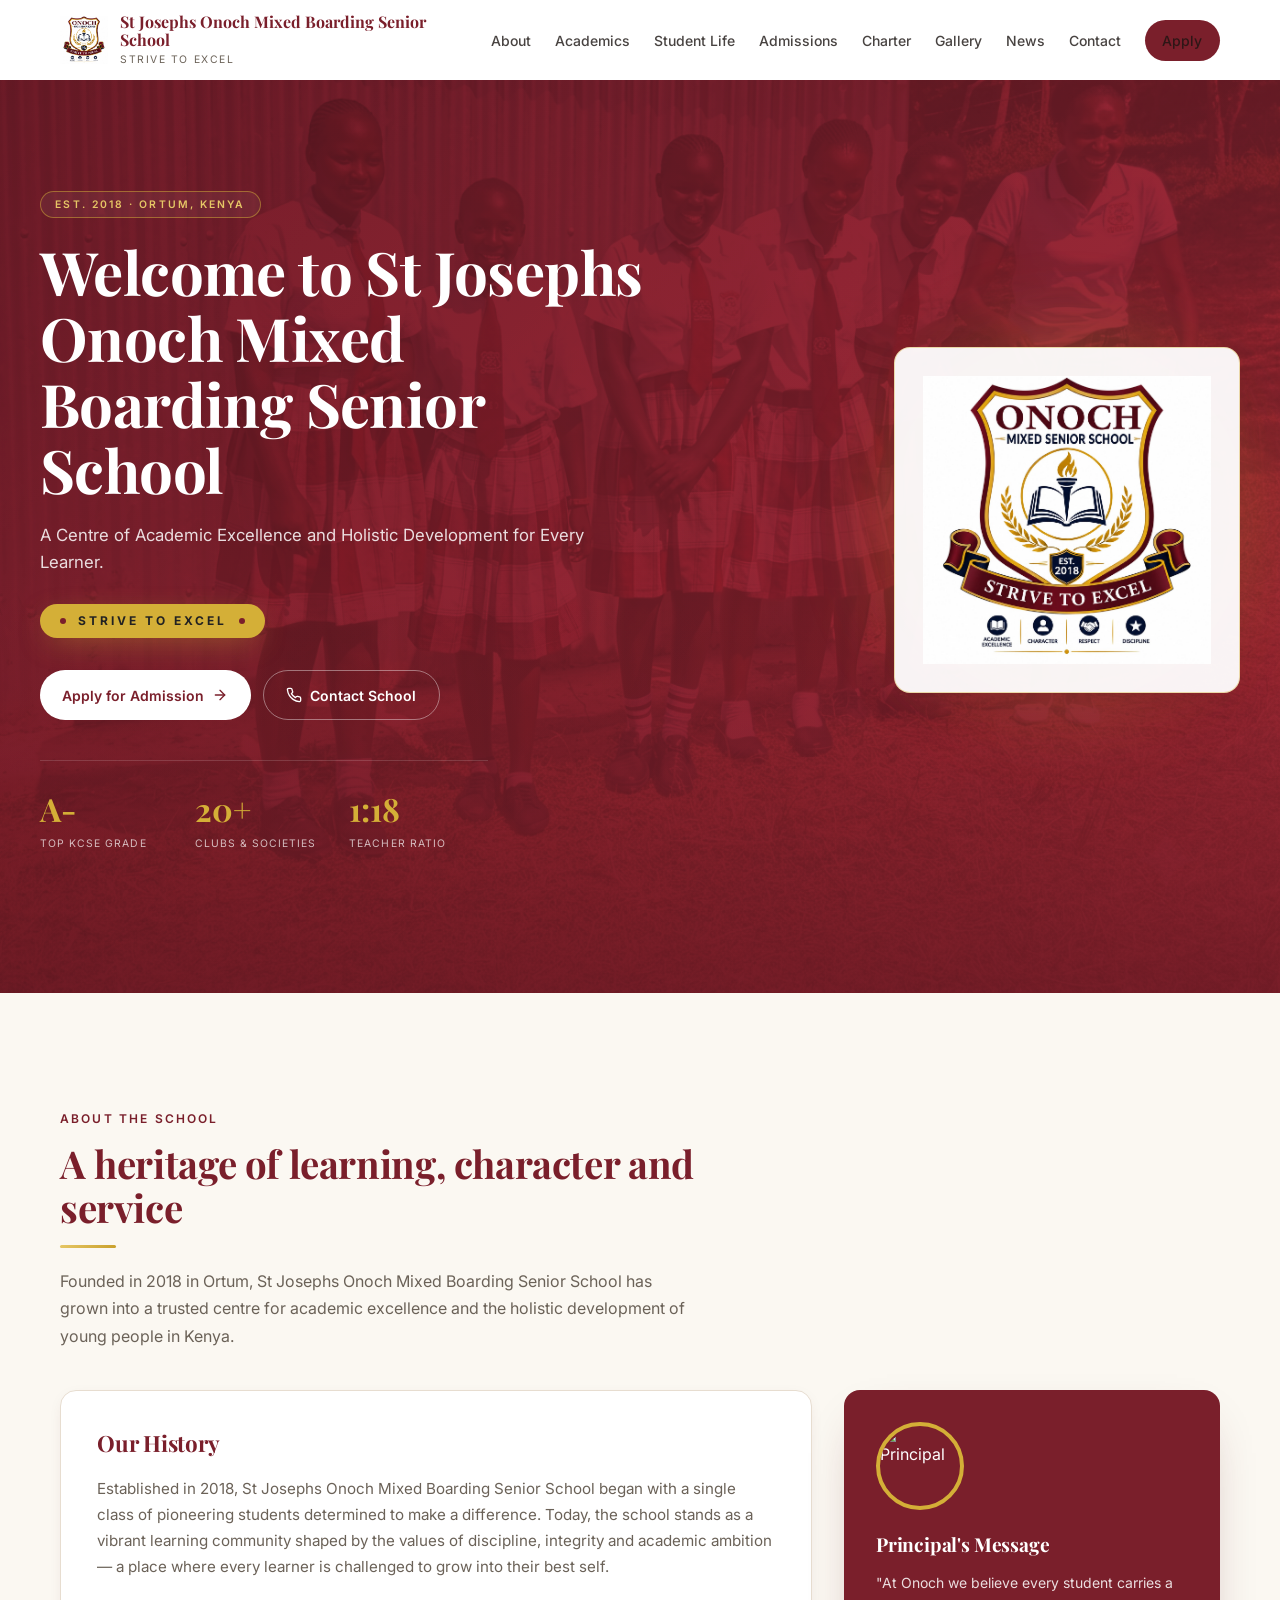
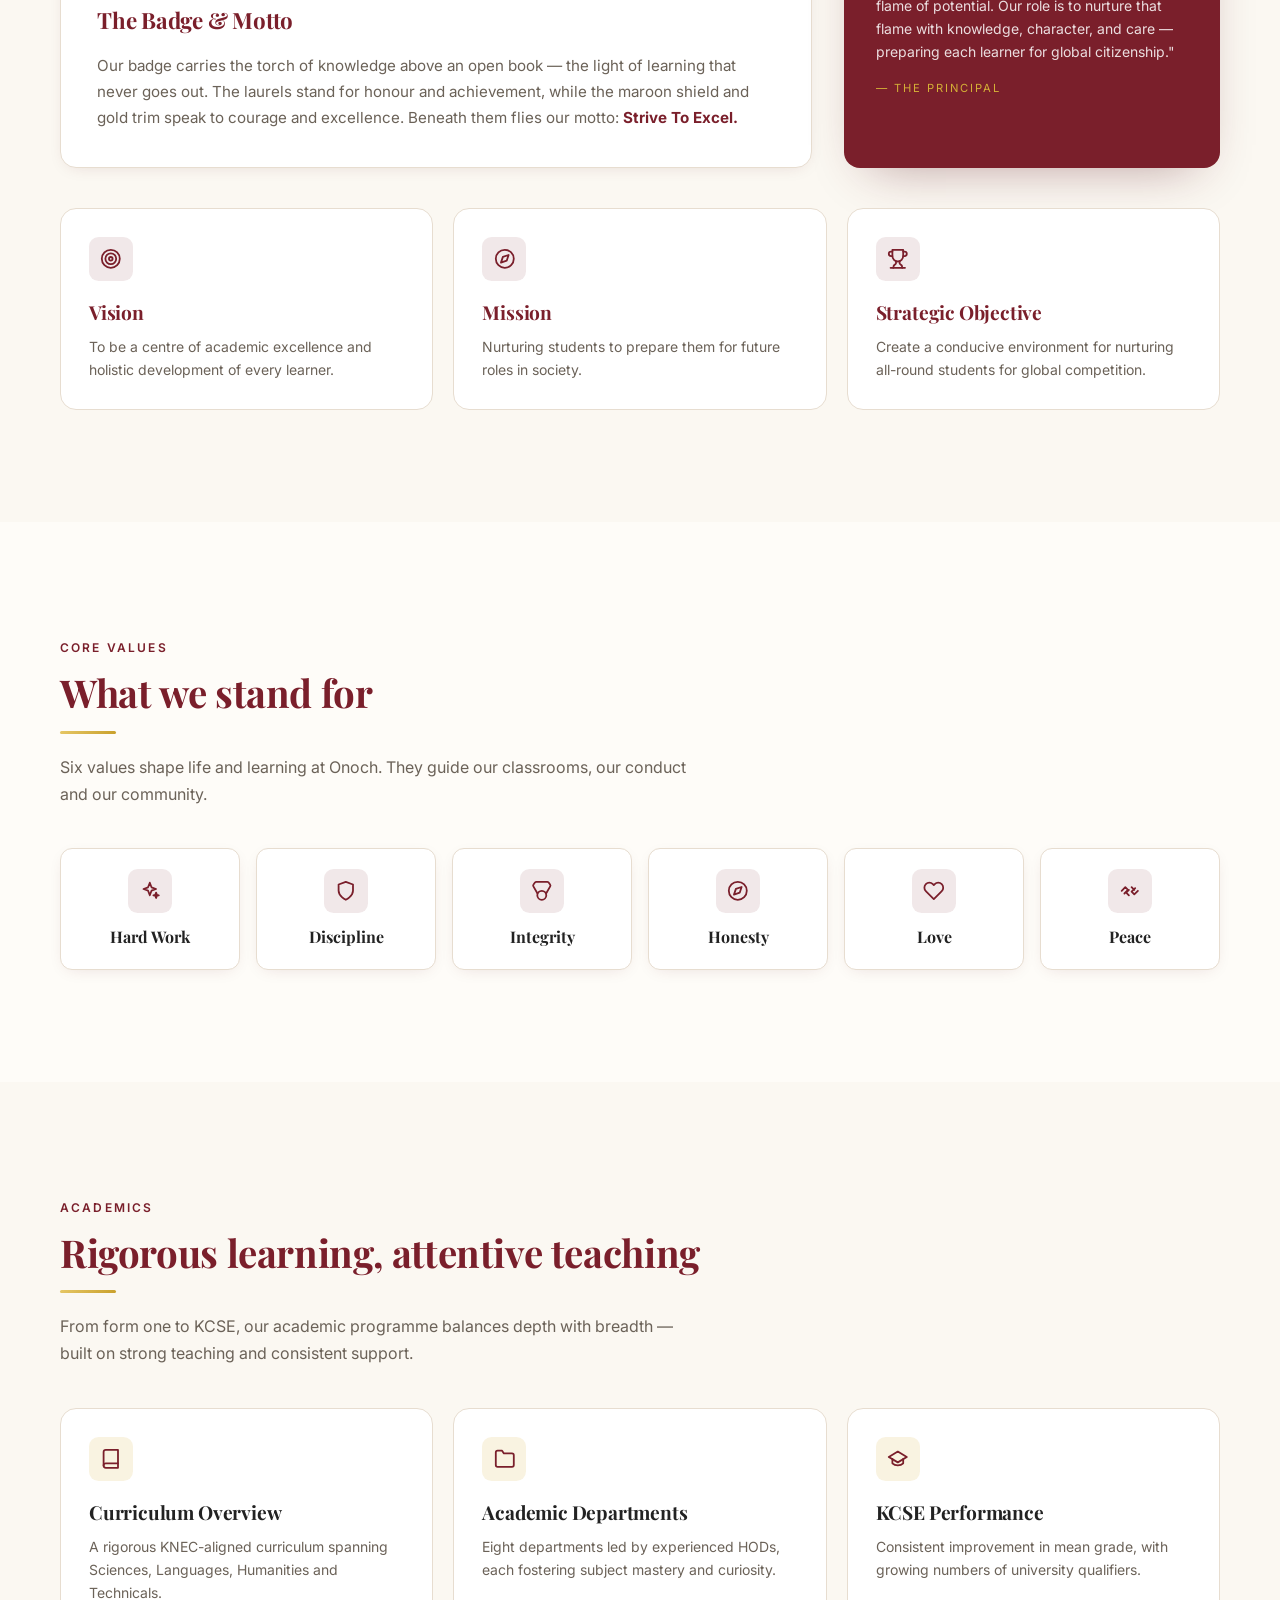
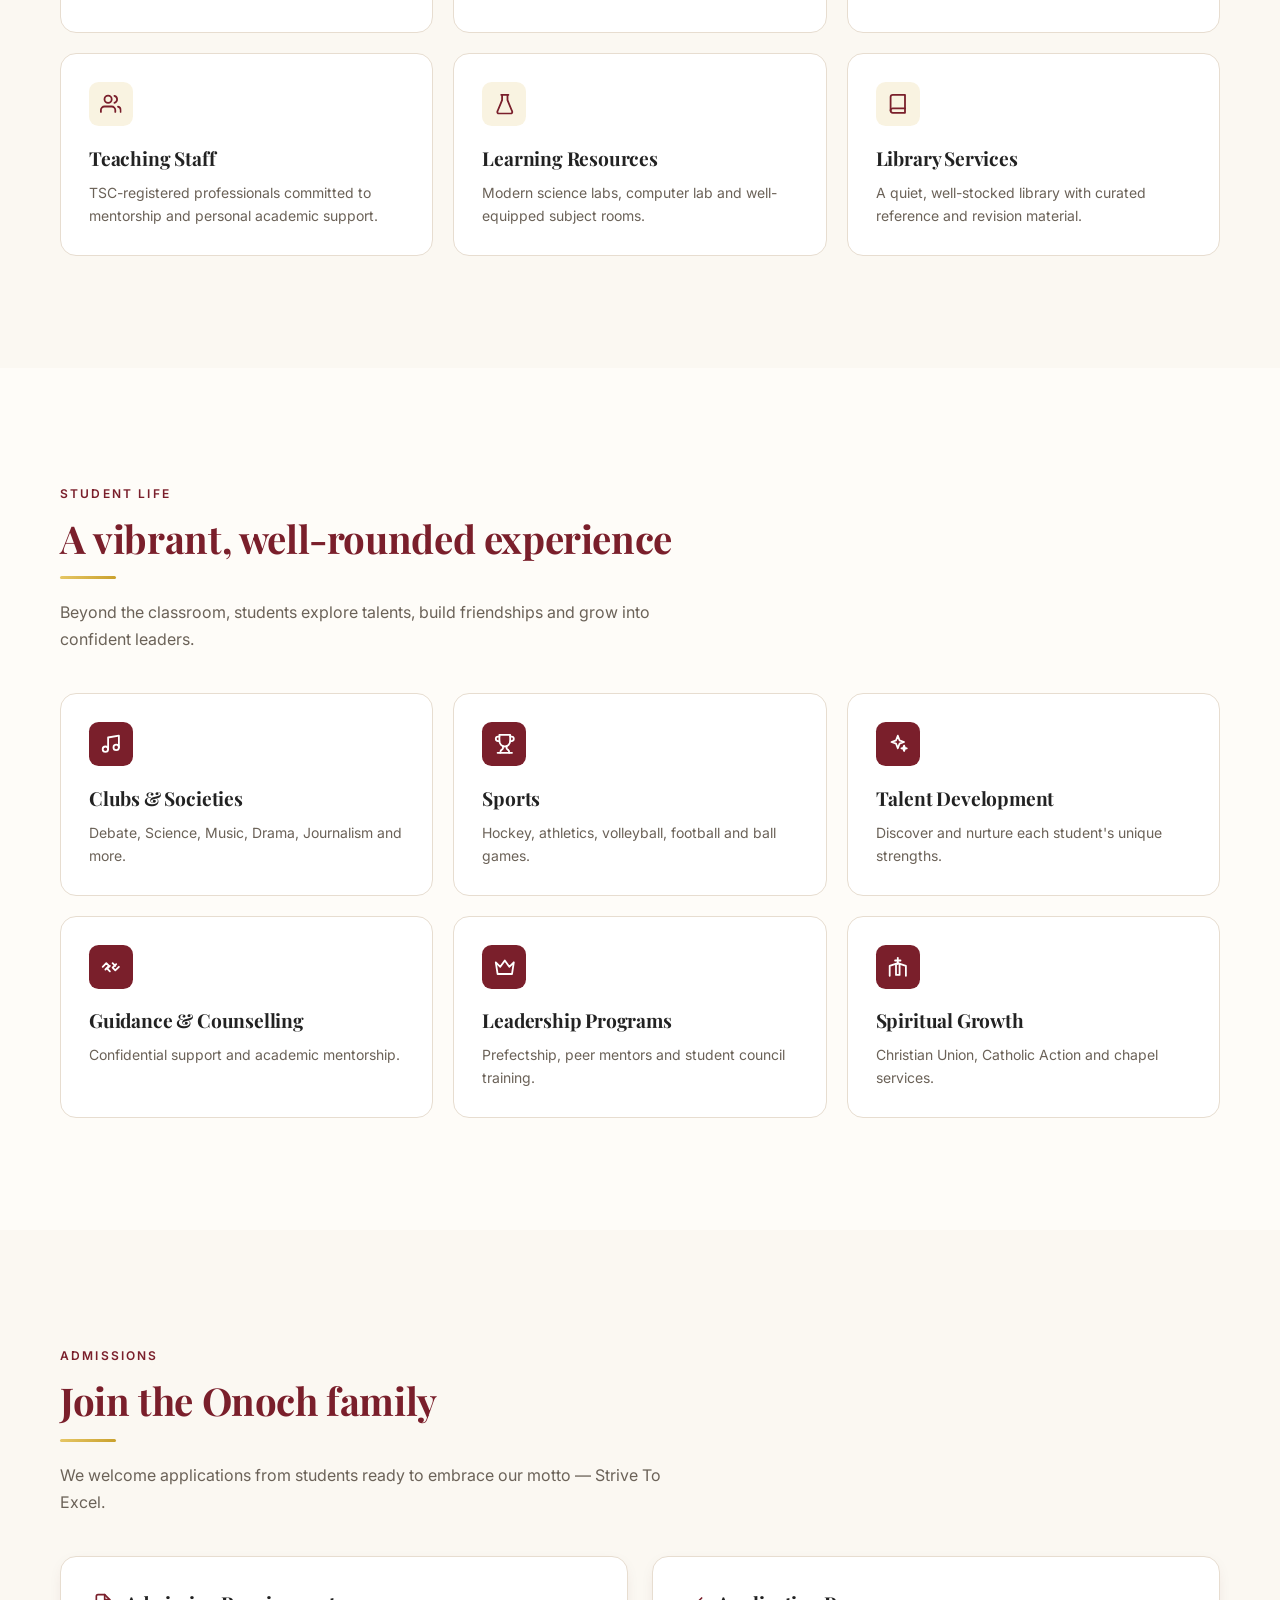
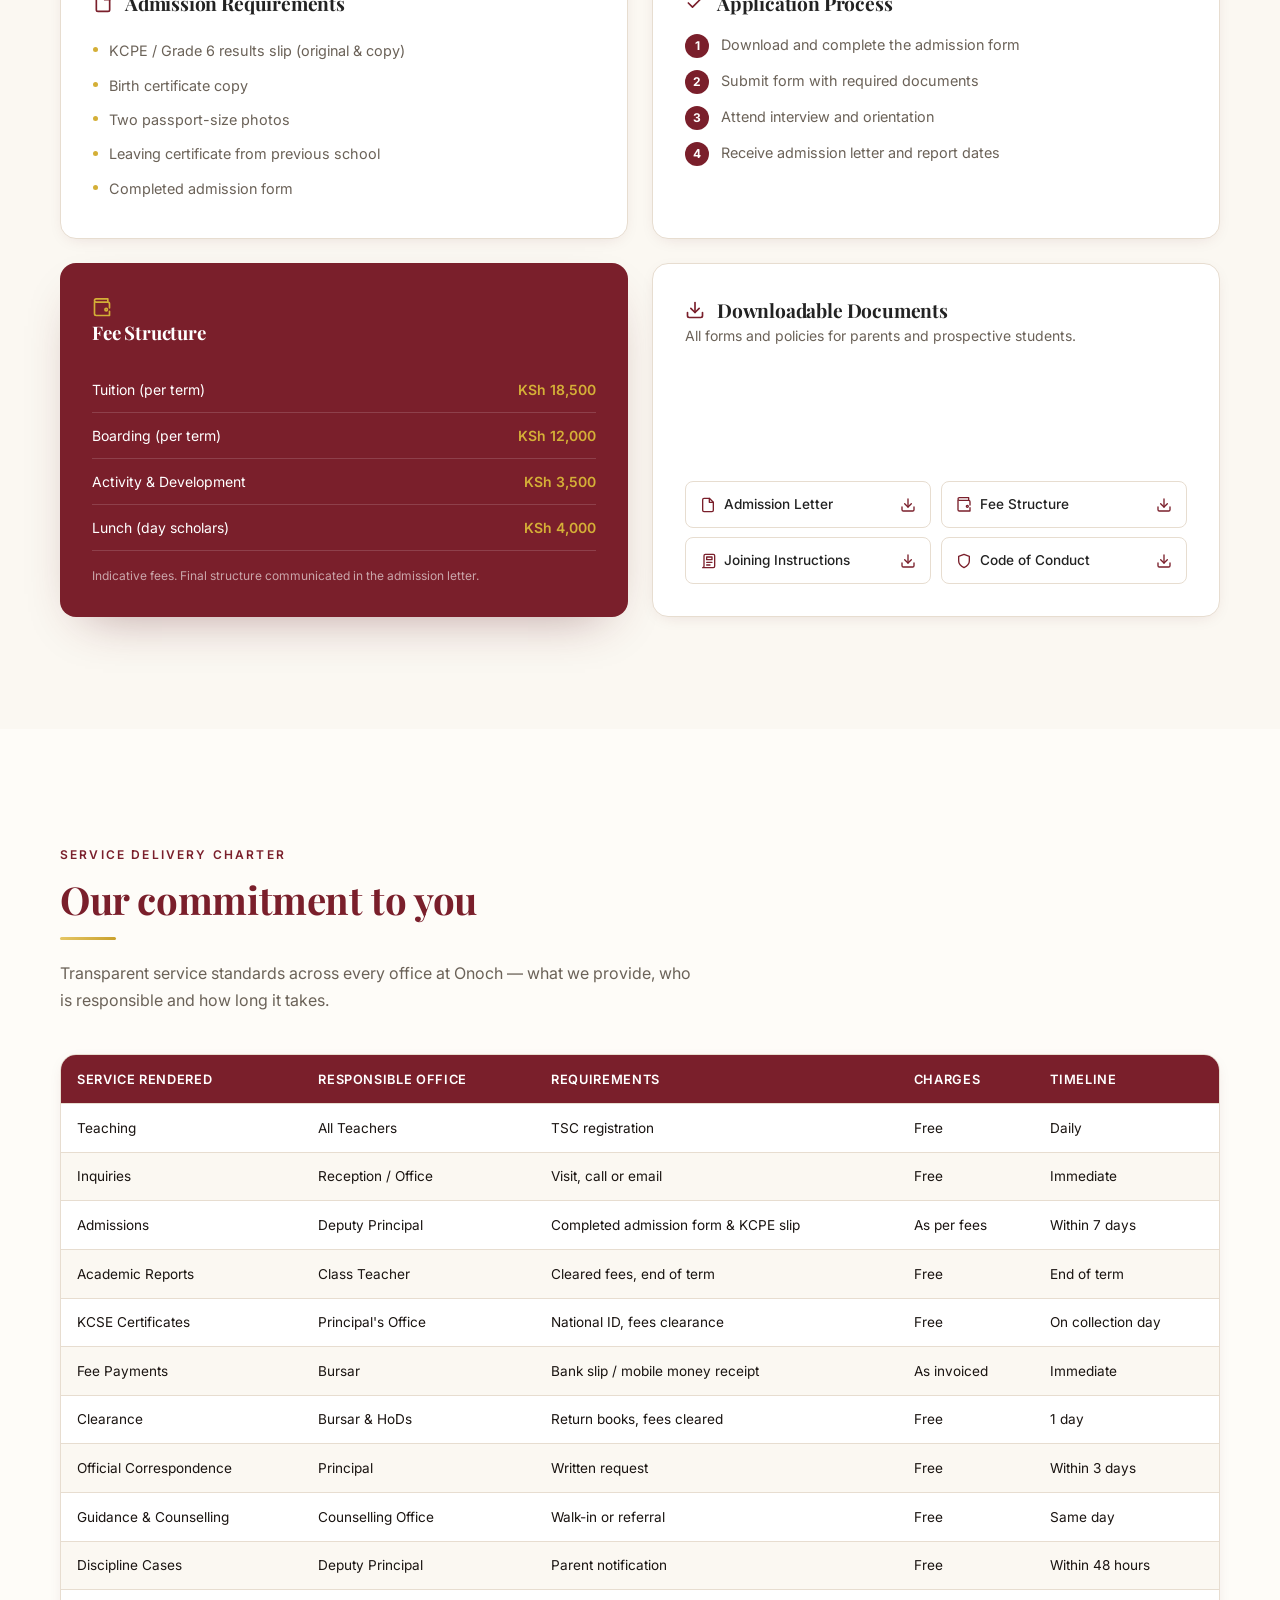
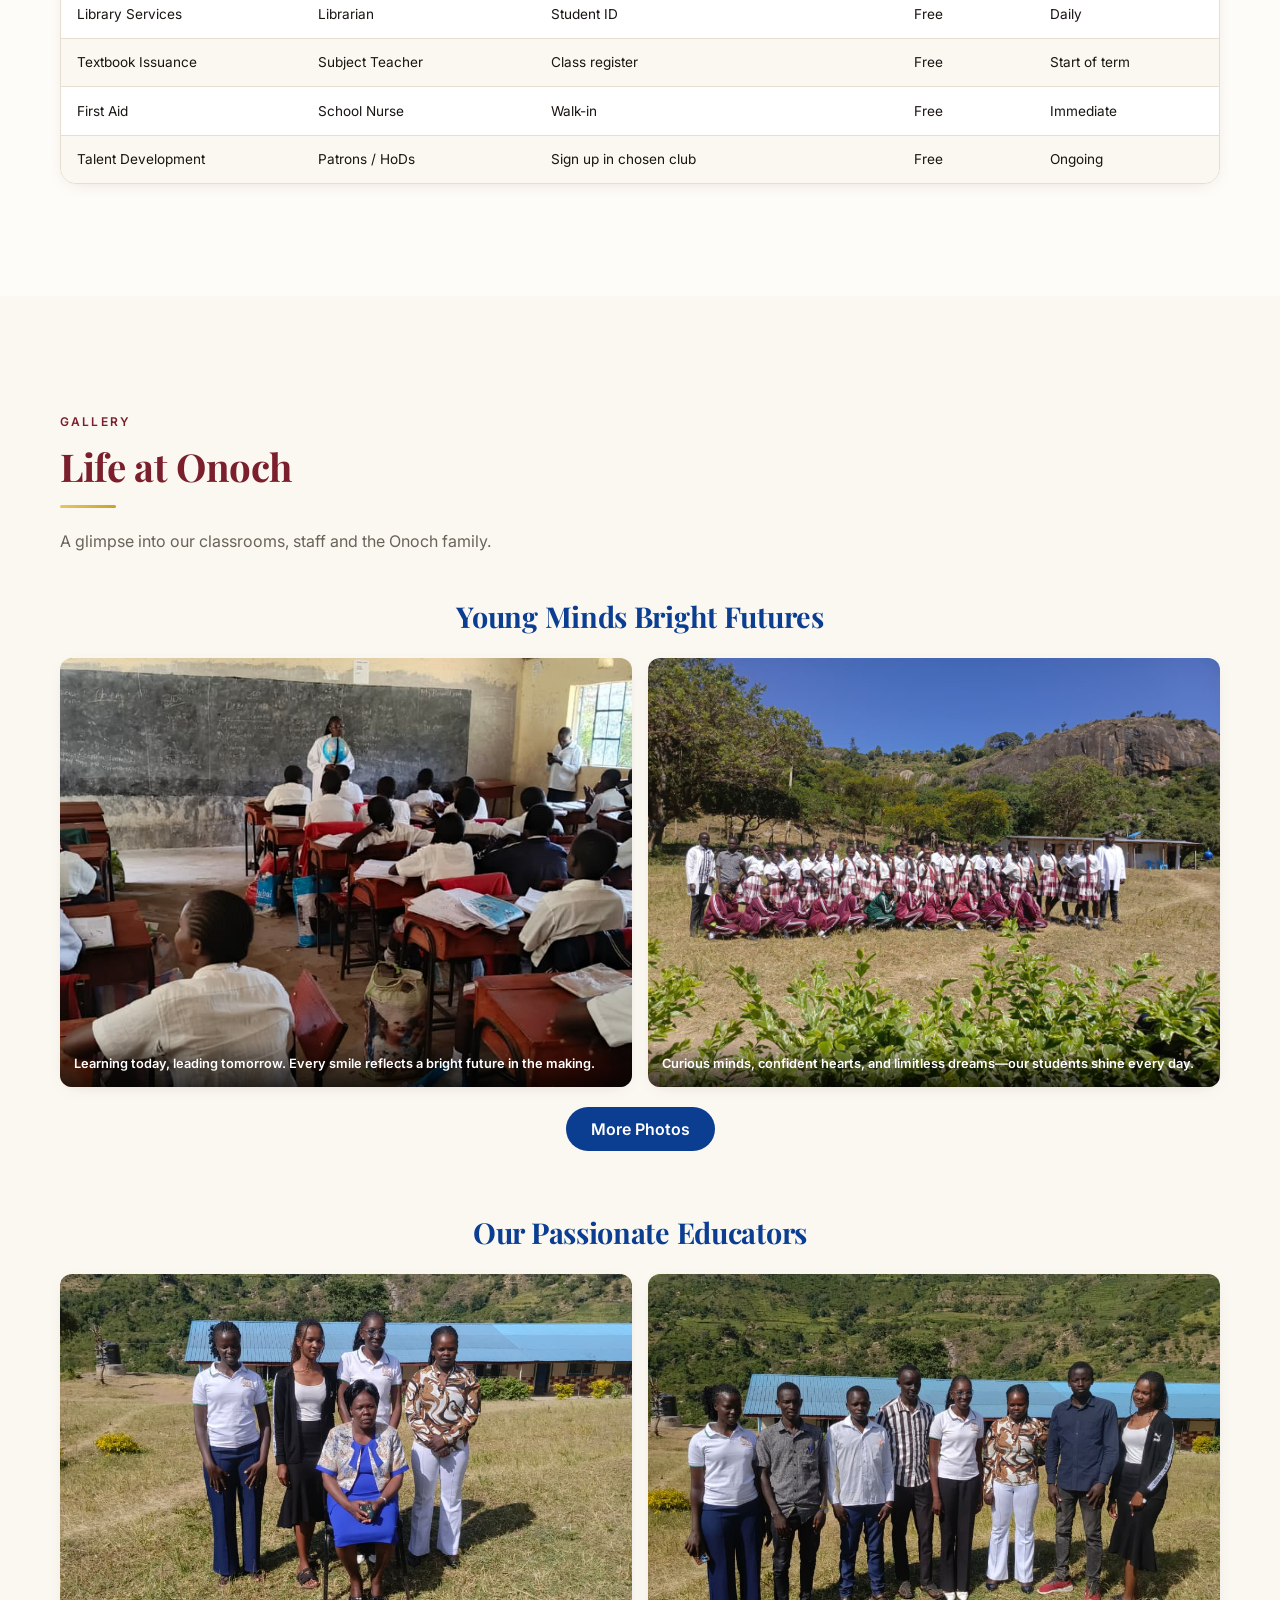
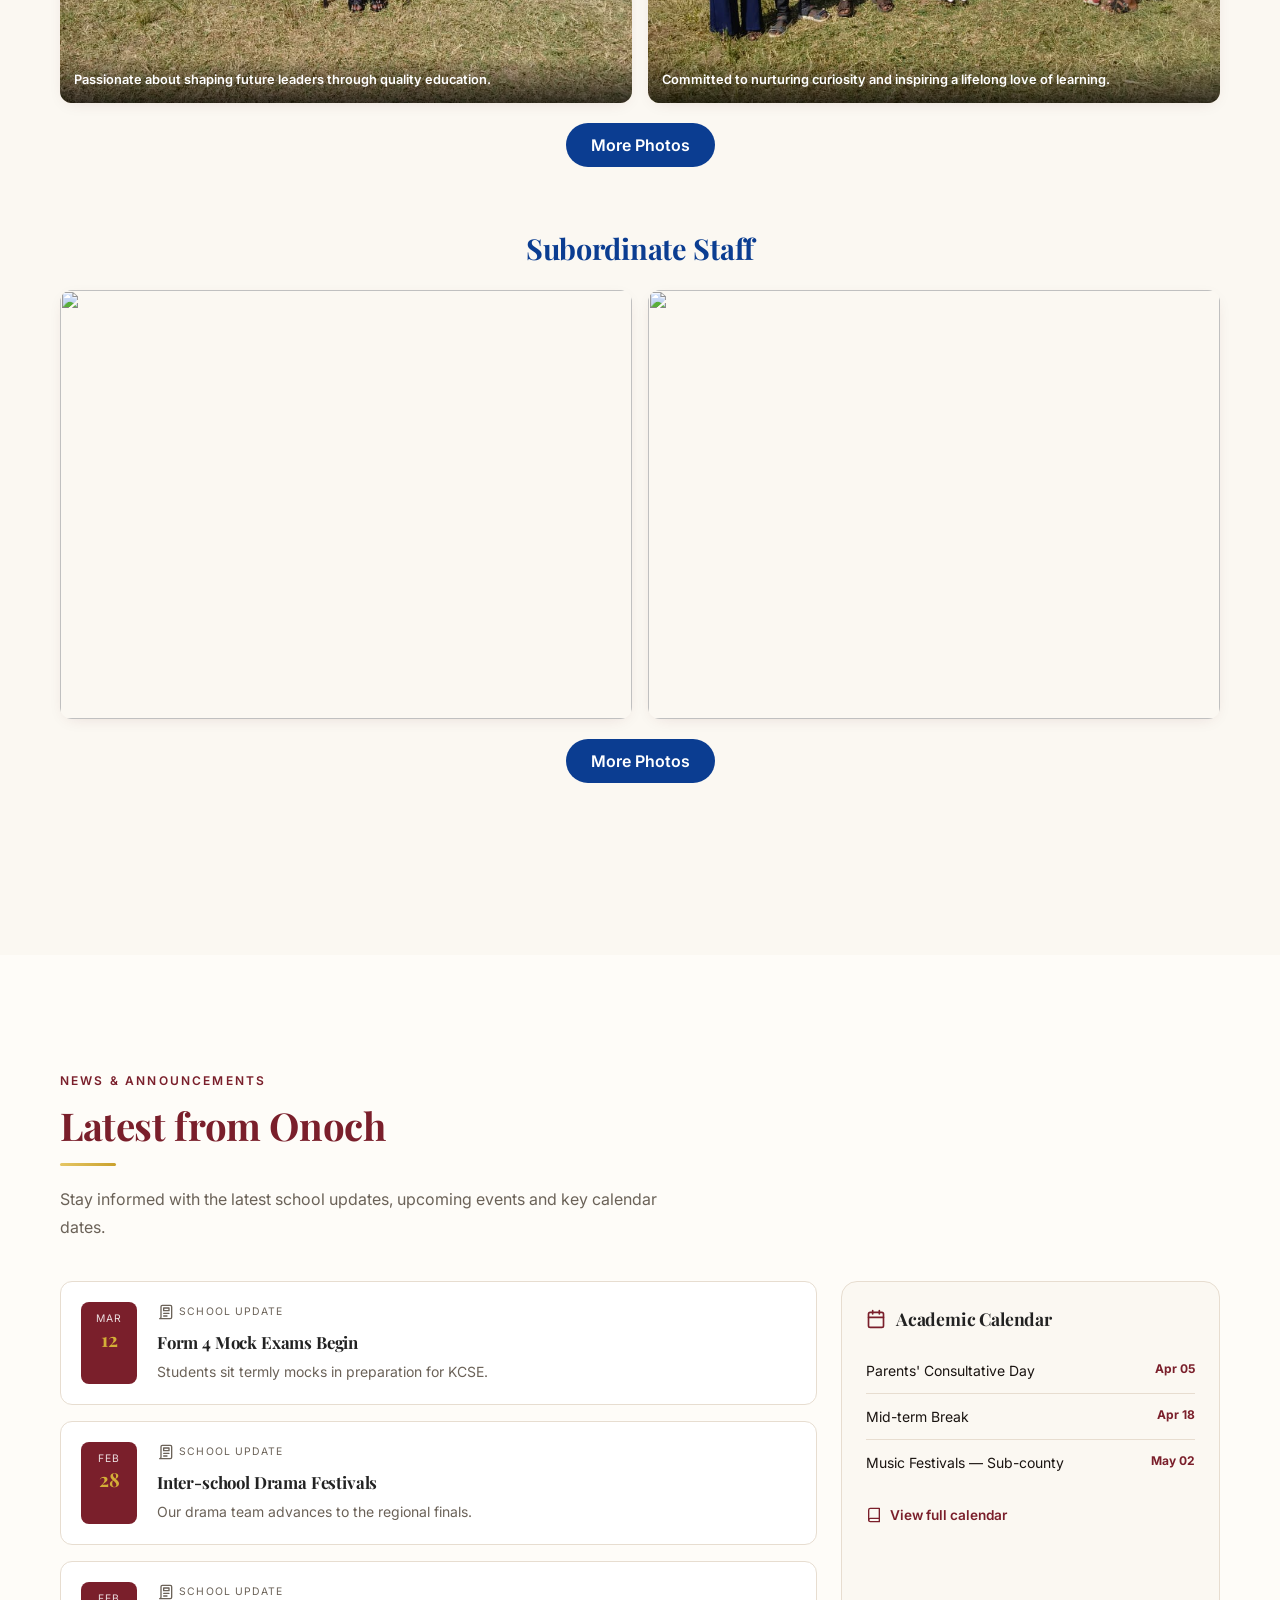
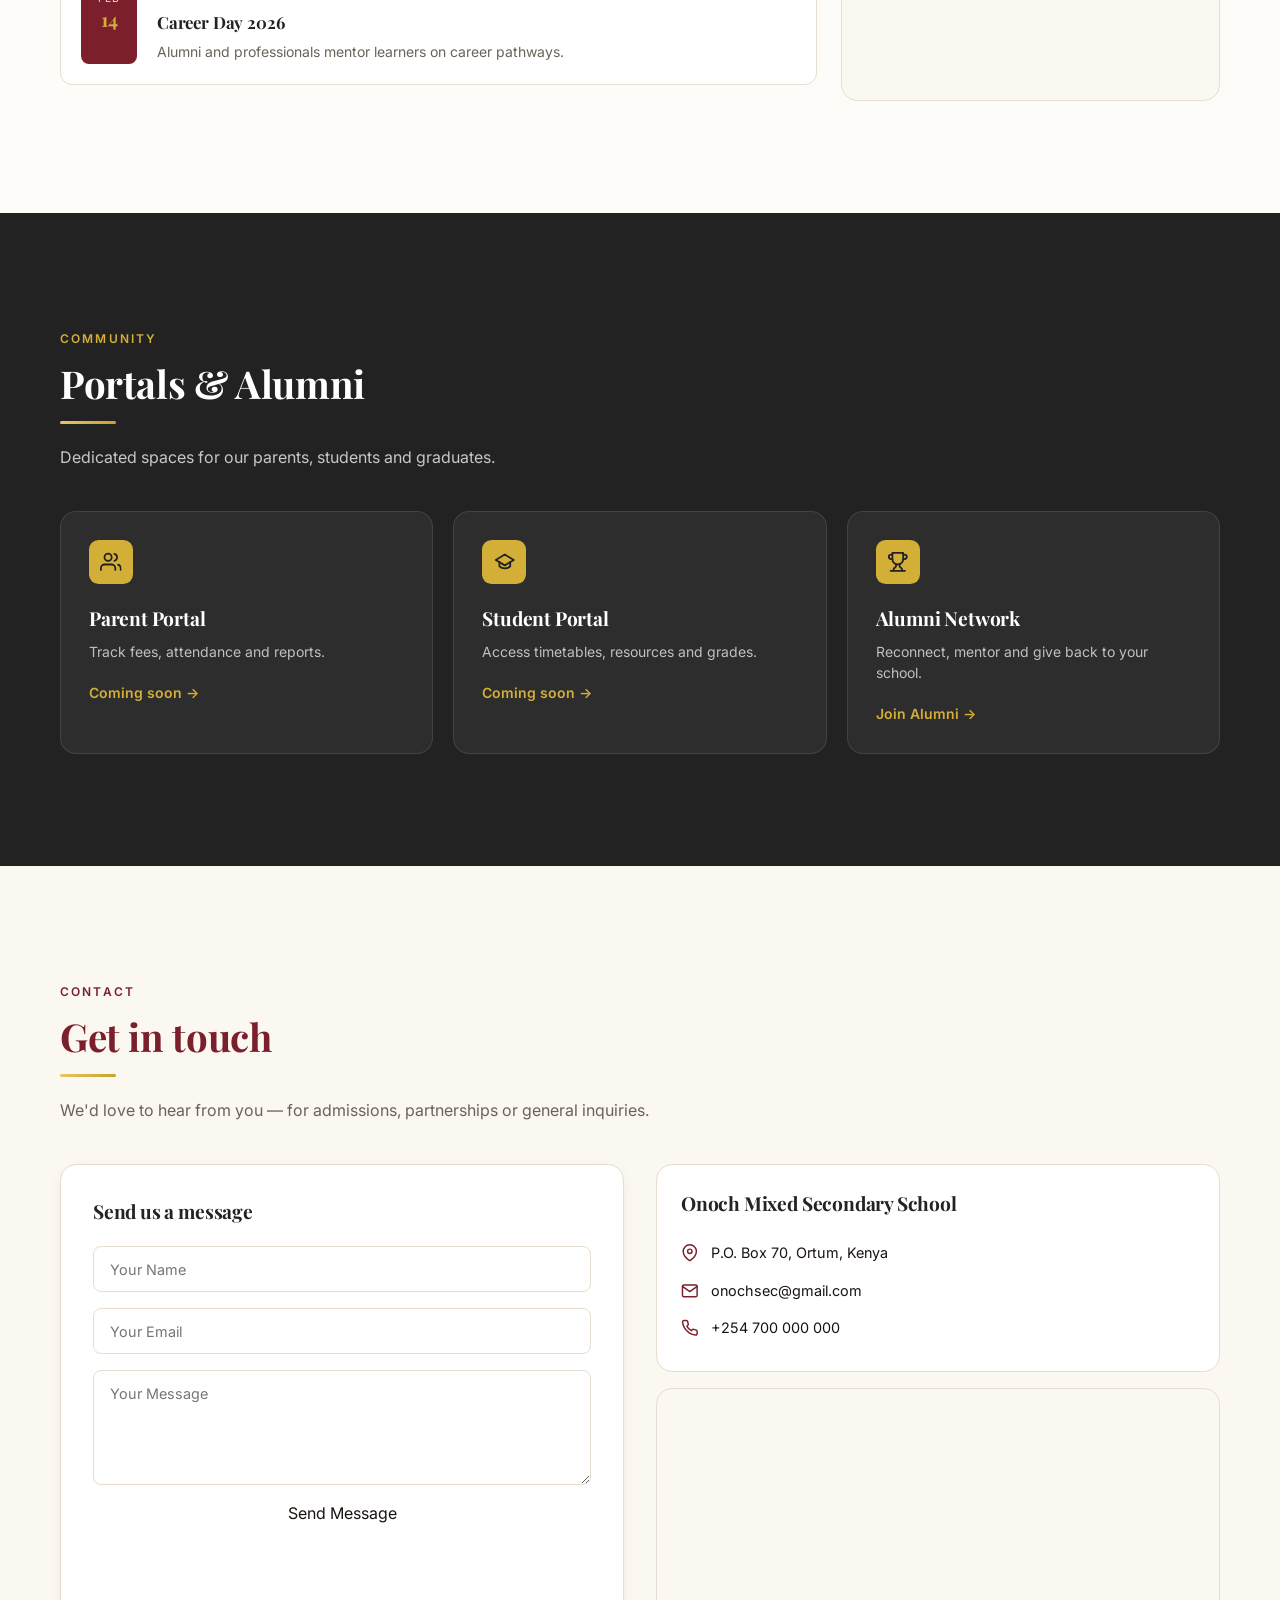
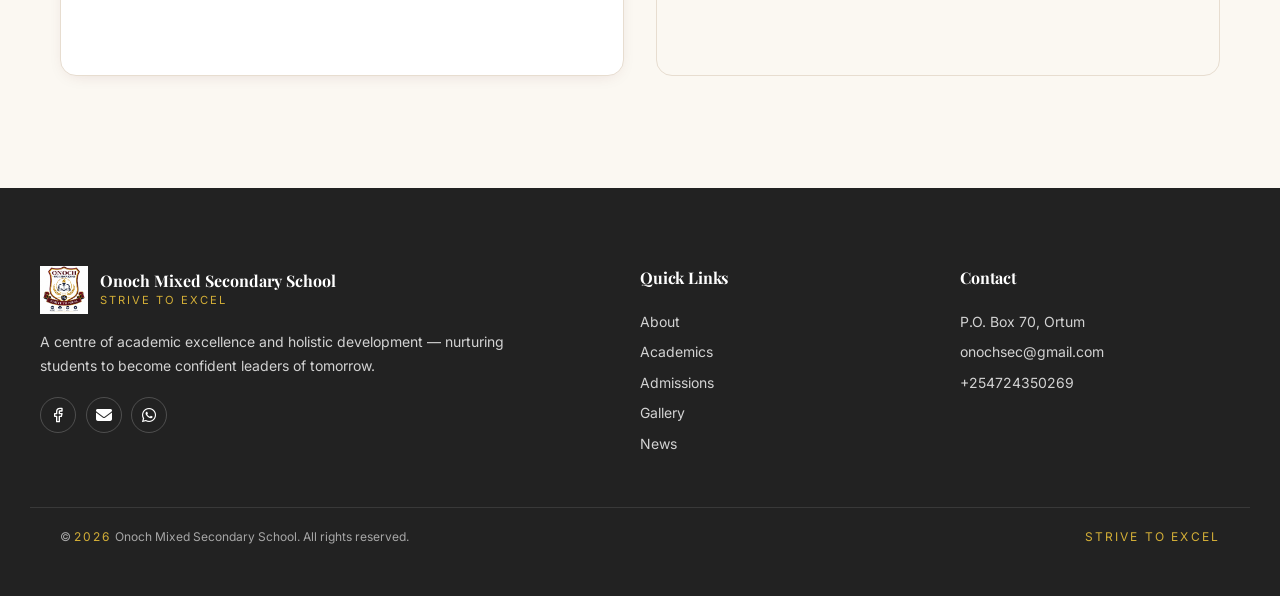
==== commit a538c165: "Update index.html" ====
--- a/index.html
+++ b/index.html
@@ -10,6 +10,7 @@
 <link rel="stylesheet"
 href="https://cdnjs.cloudflare.com/ajax/libs/font-awesome/6.5.2/css/all.min.css">
 <link rel="icon" type="image/jpeg" href="assets/onoch-badge.jpg" />
+  <meta property="og:image" content="http://stjosephsonochmixedseniorschool.com/assets/preview.jpg">
 <link rel="preconnect" href="https://fonts.googleapis.com" />
 <link rel="preconnect" href="https://fonts.gstatic.com" crossorigin />
 <link href="https://fonts.googleapis.com/css2?family=Inter:wght@400;500;600;700&family=Playfair+Display:wght@600;700;800&display=swap" rel="stylesheet" />
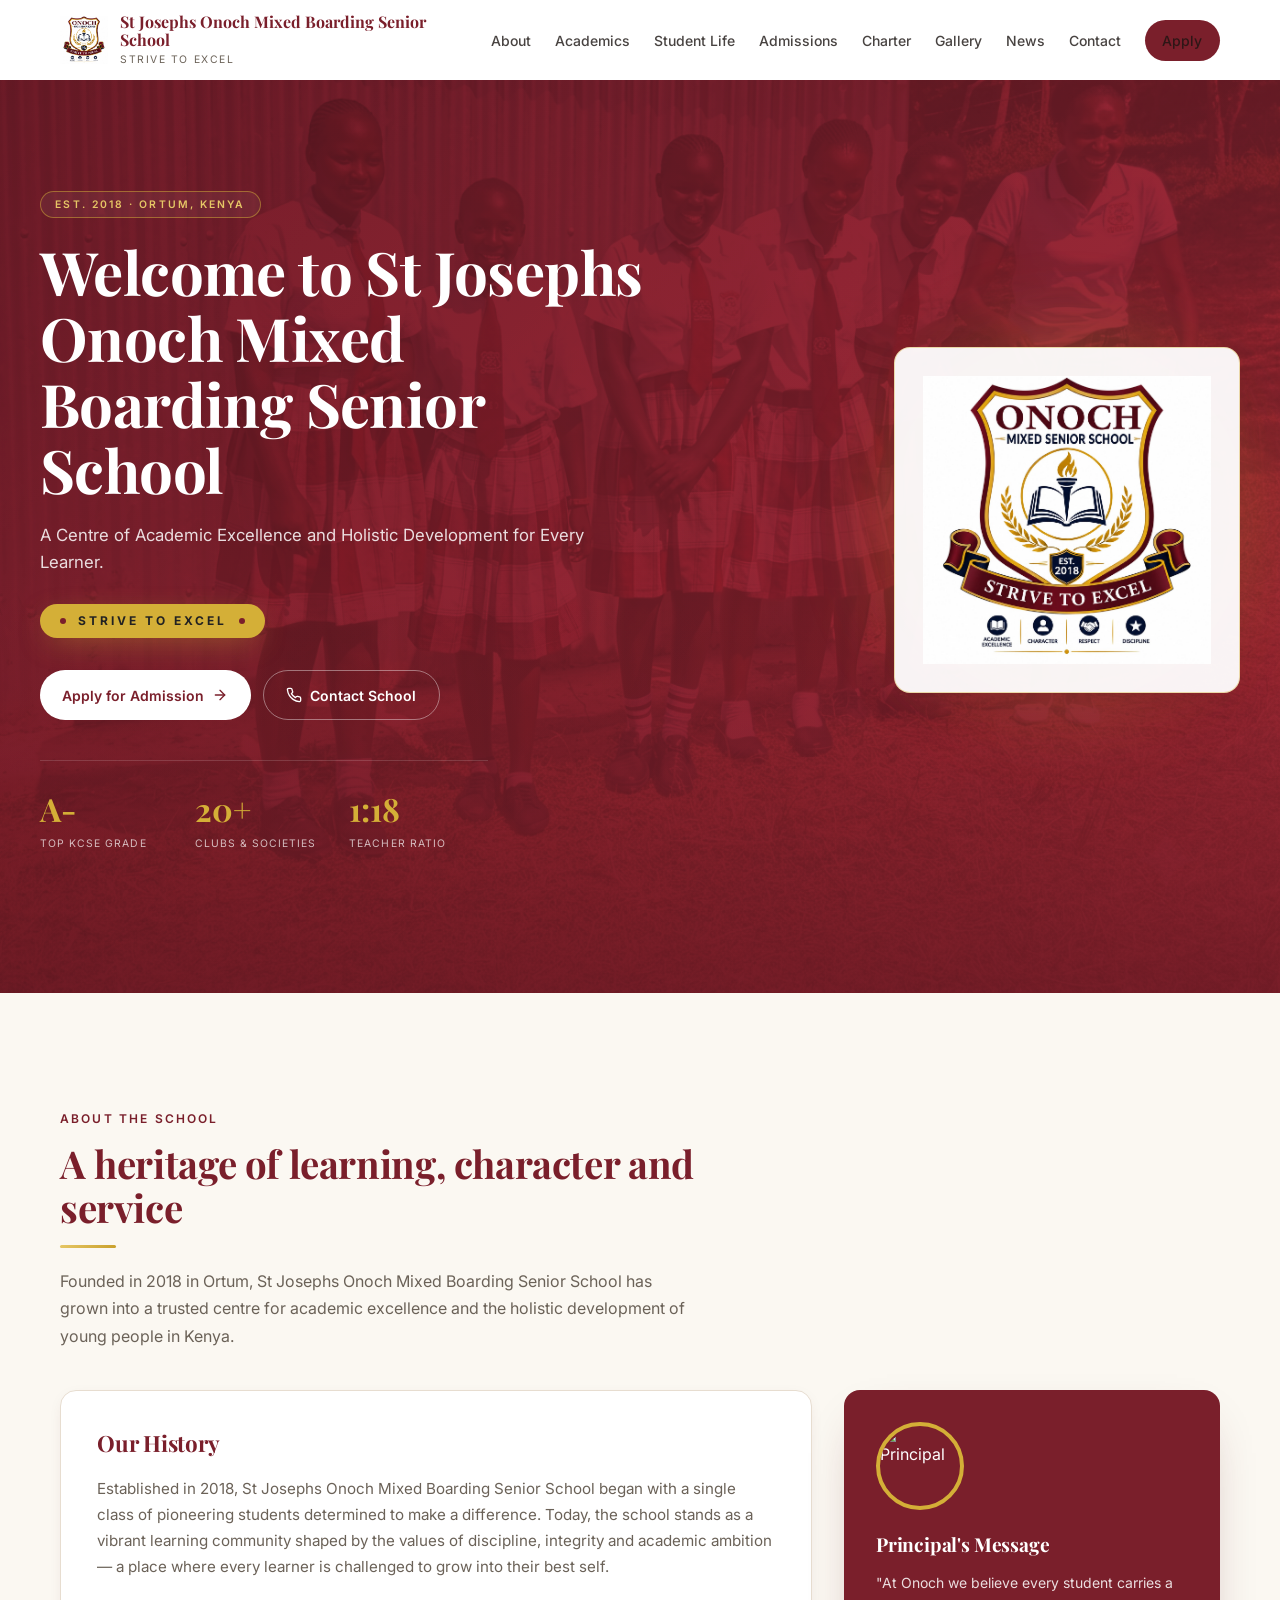
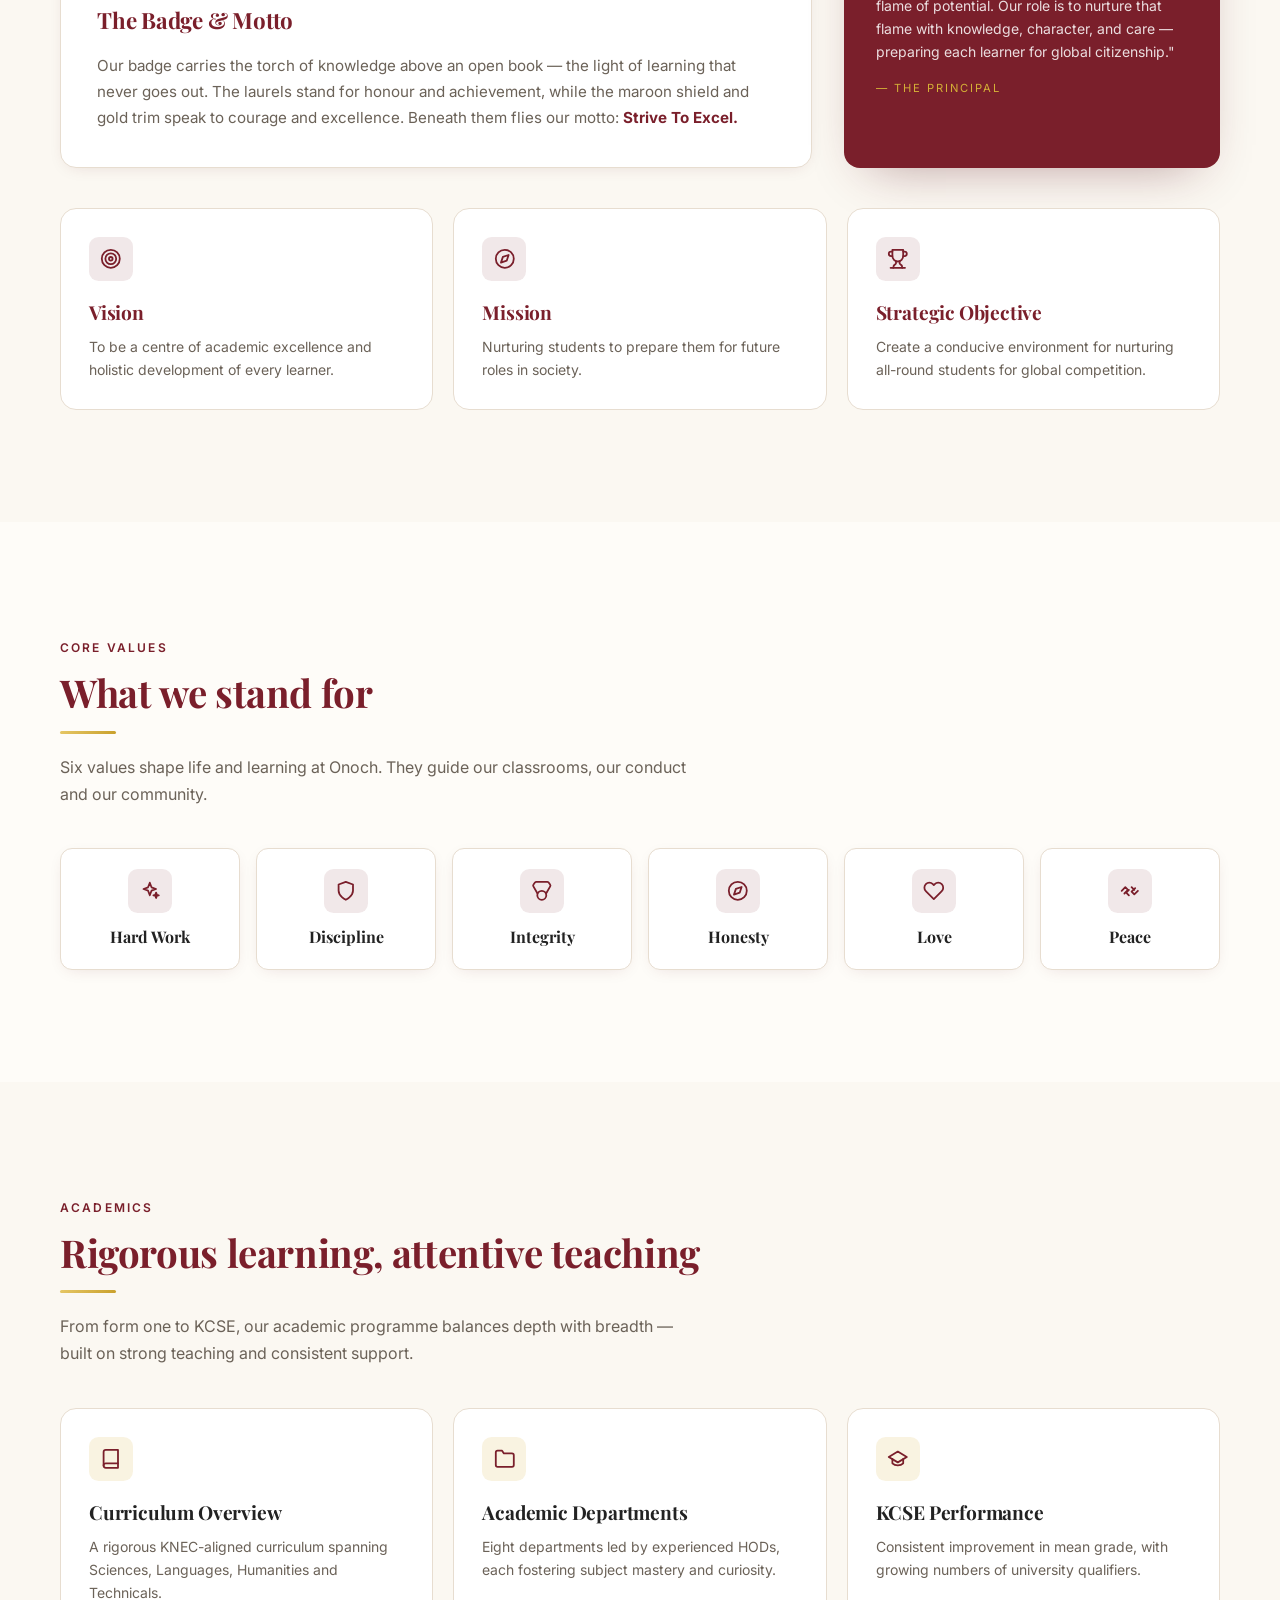
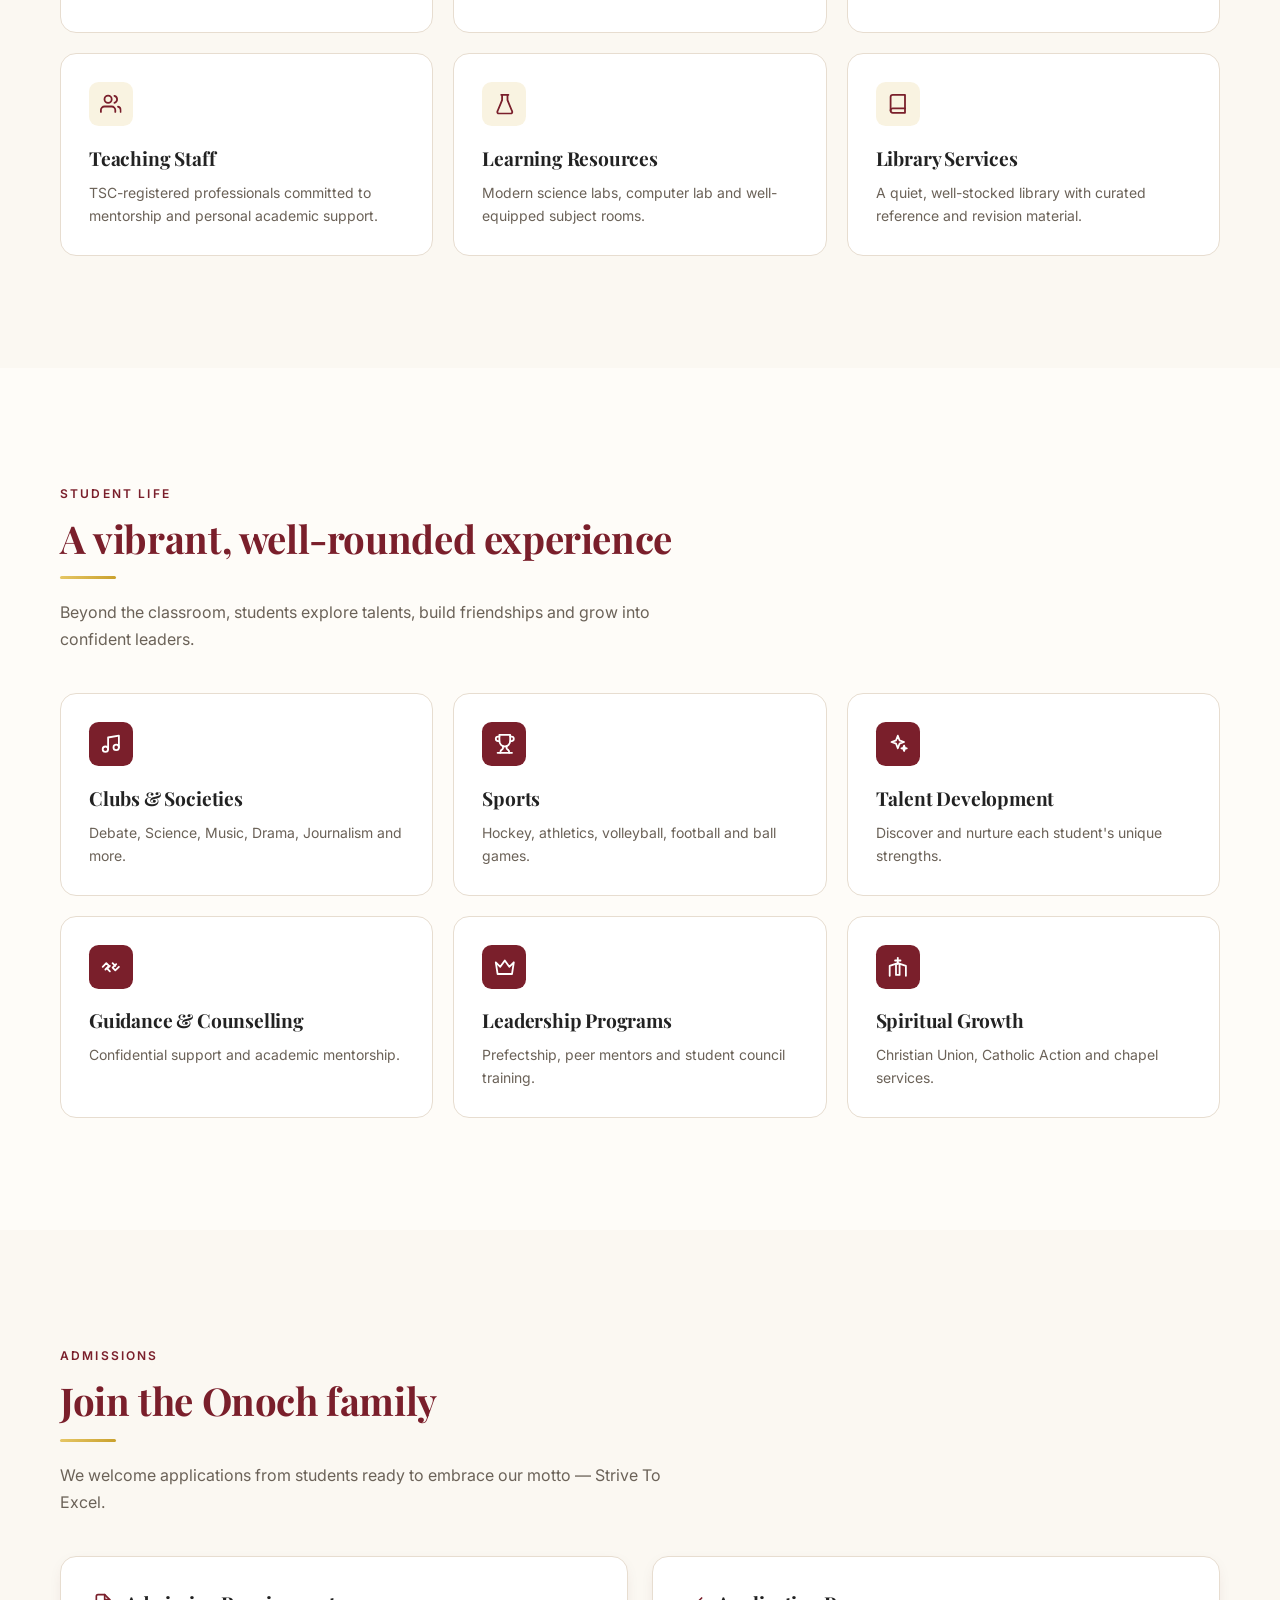
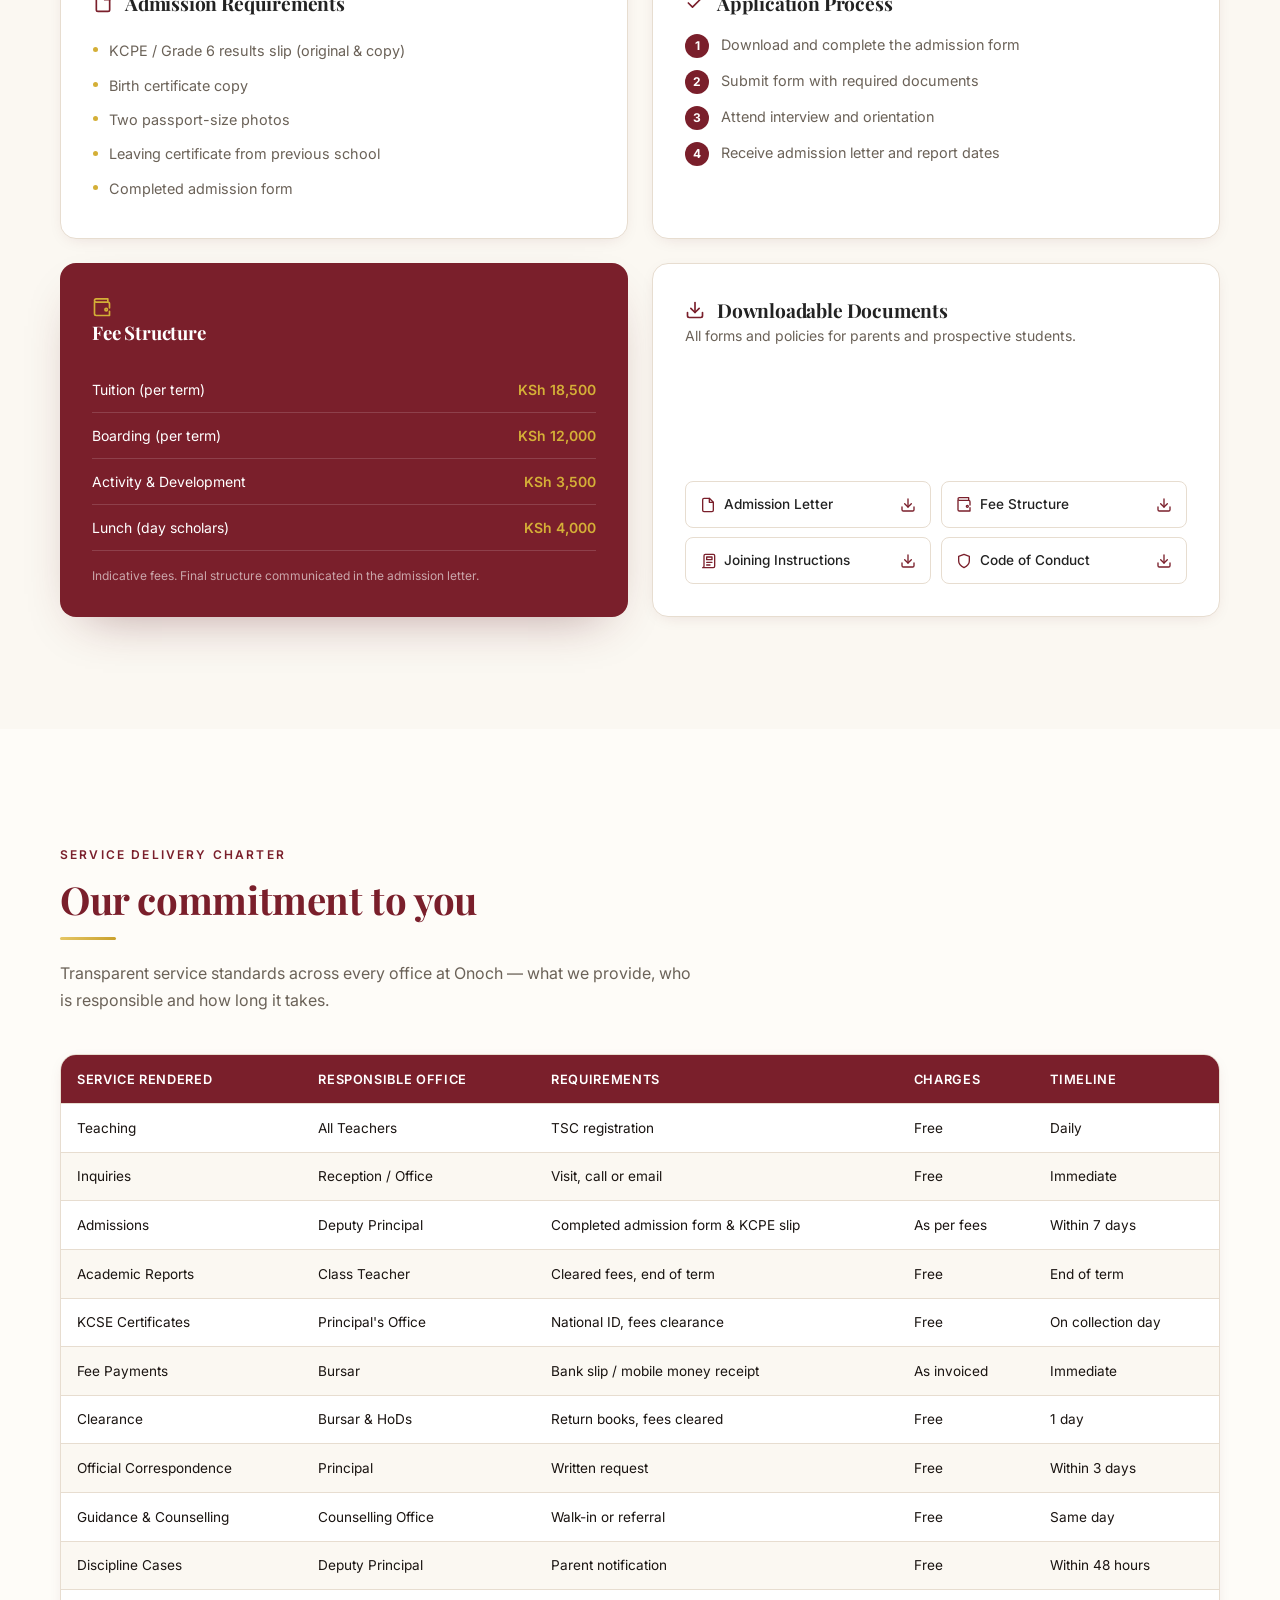
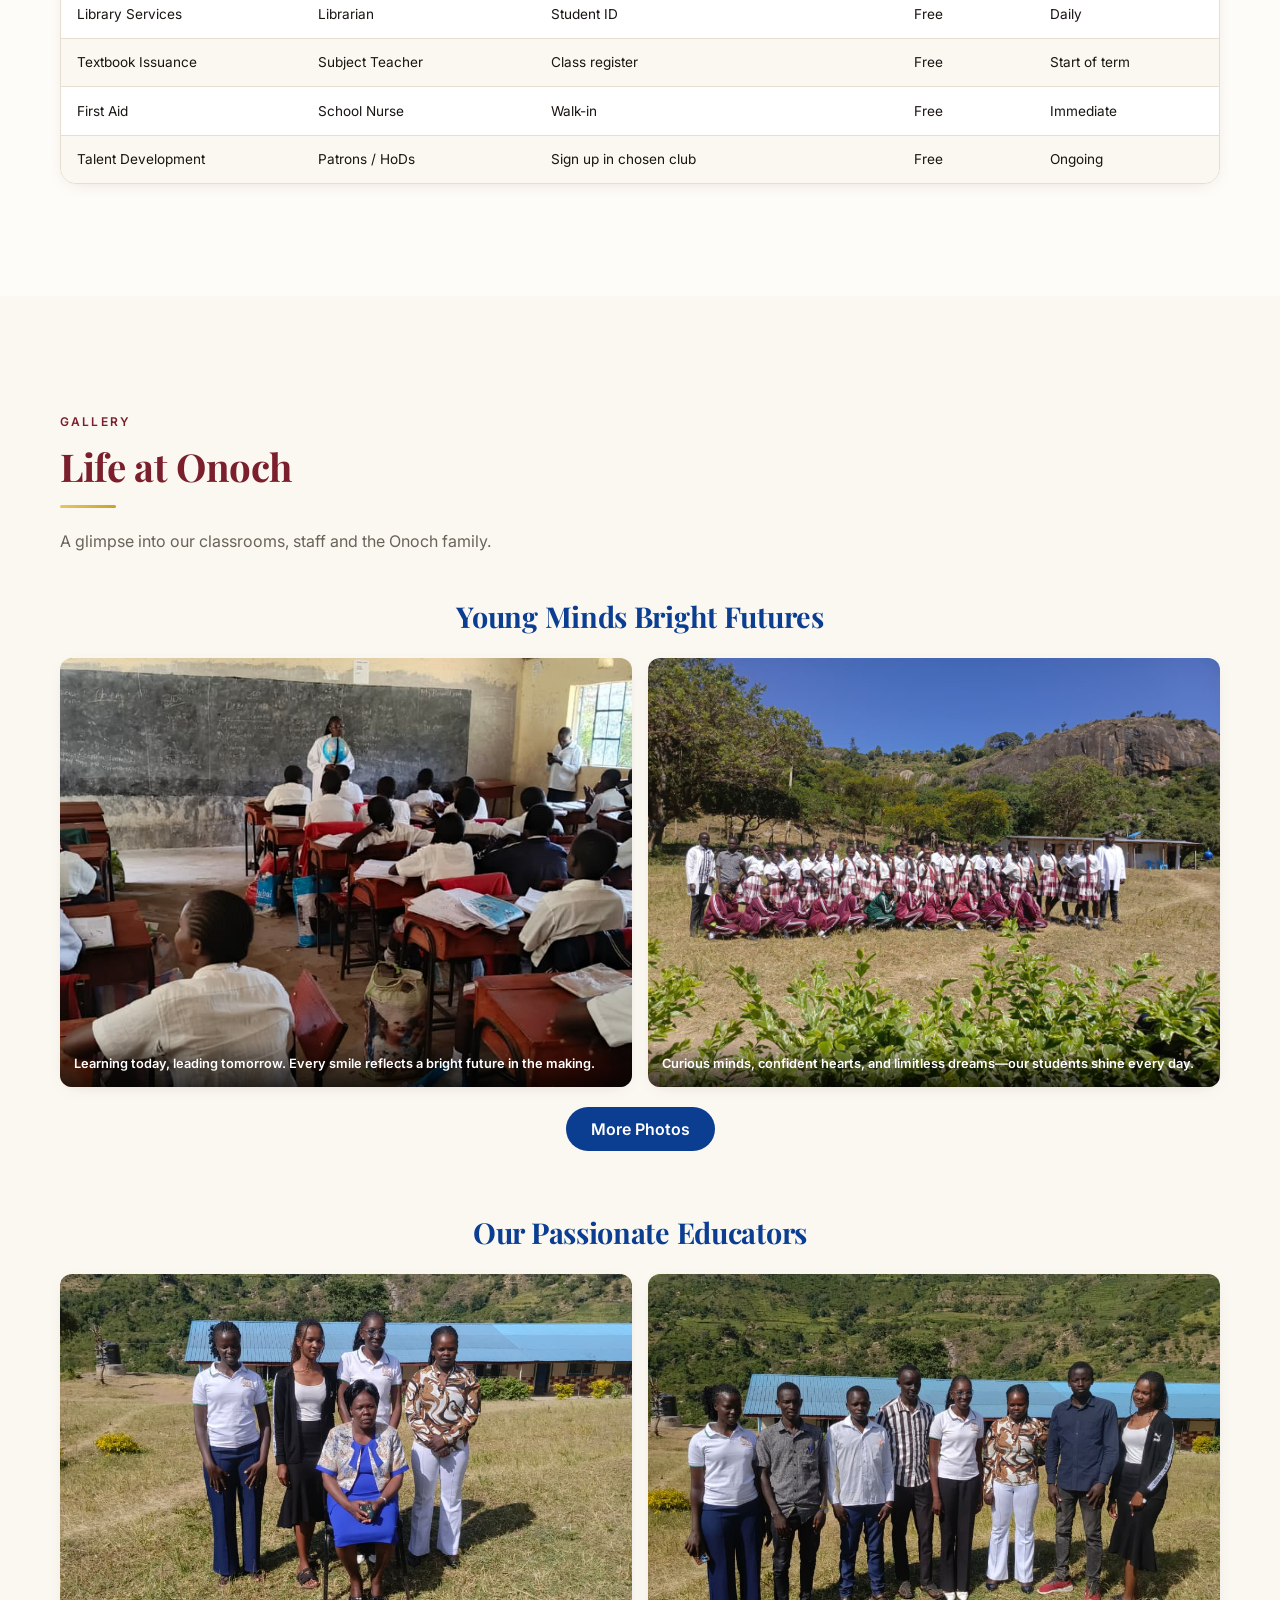
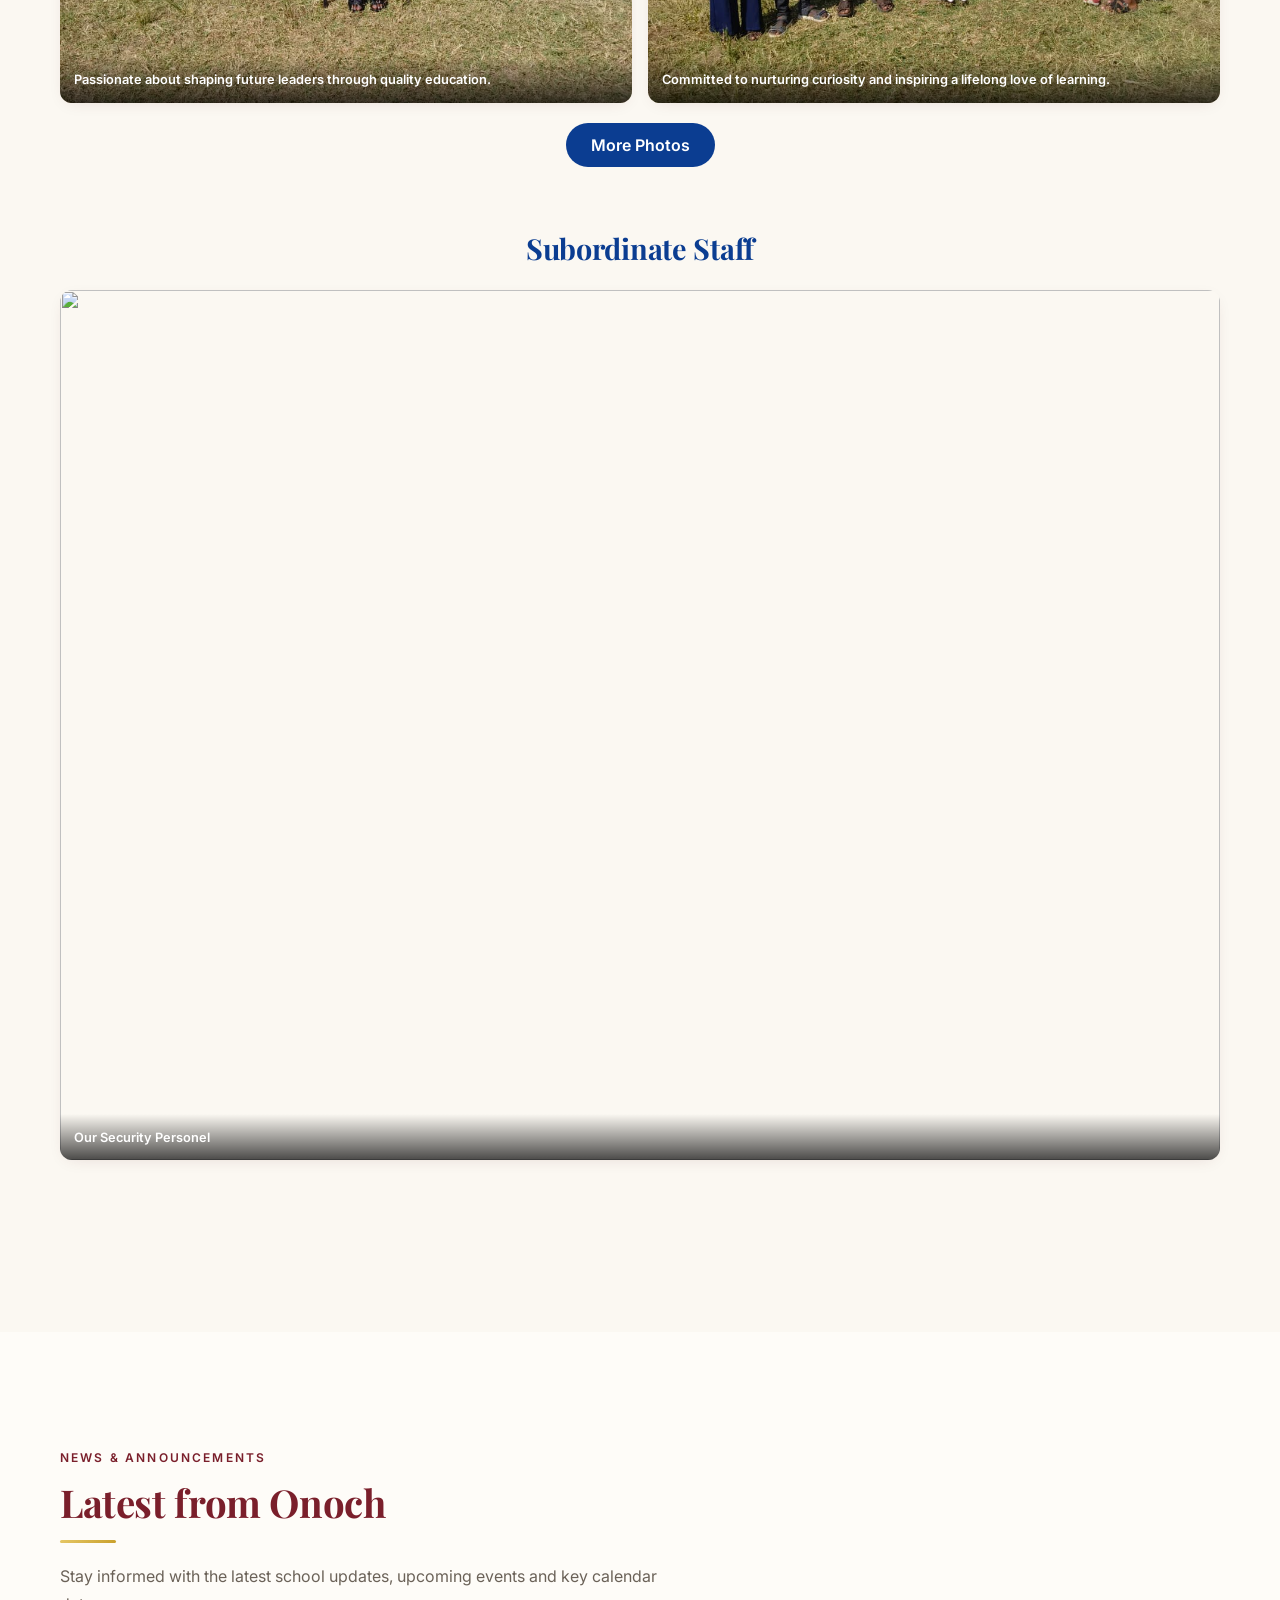
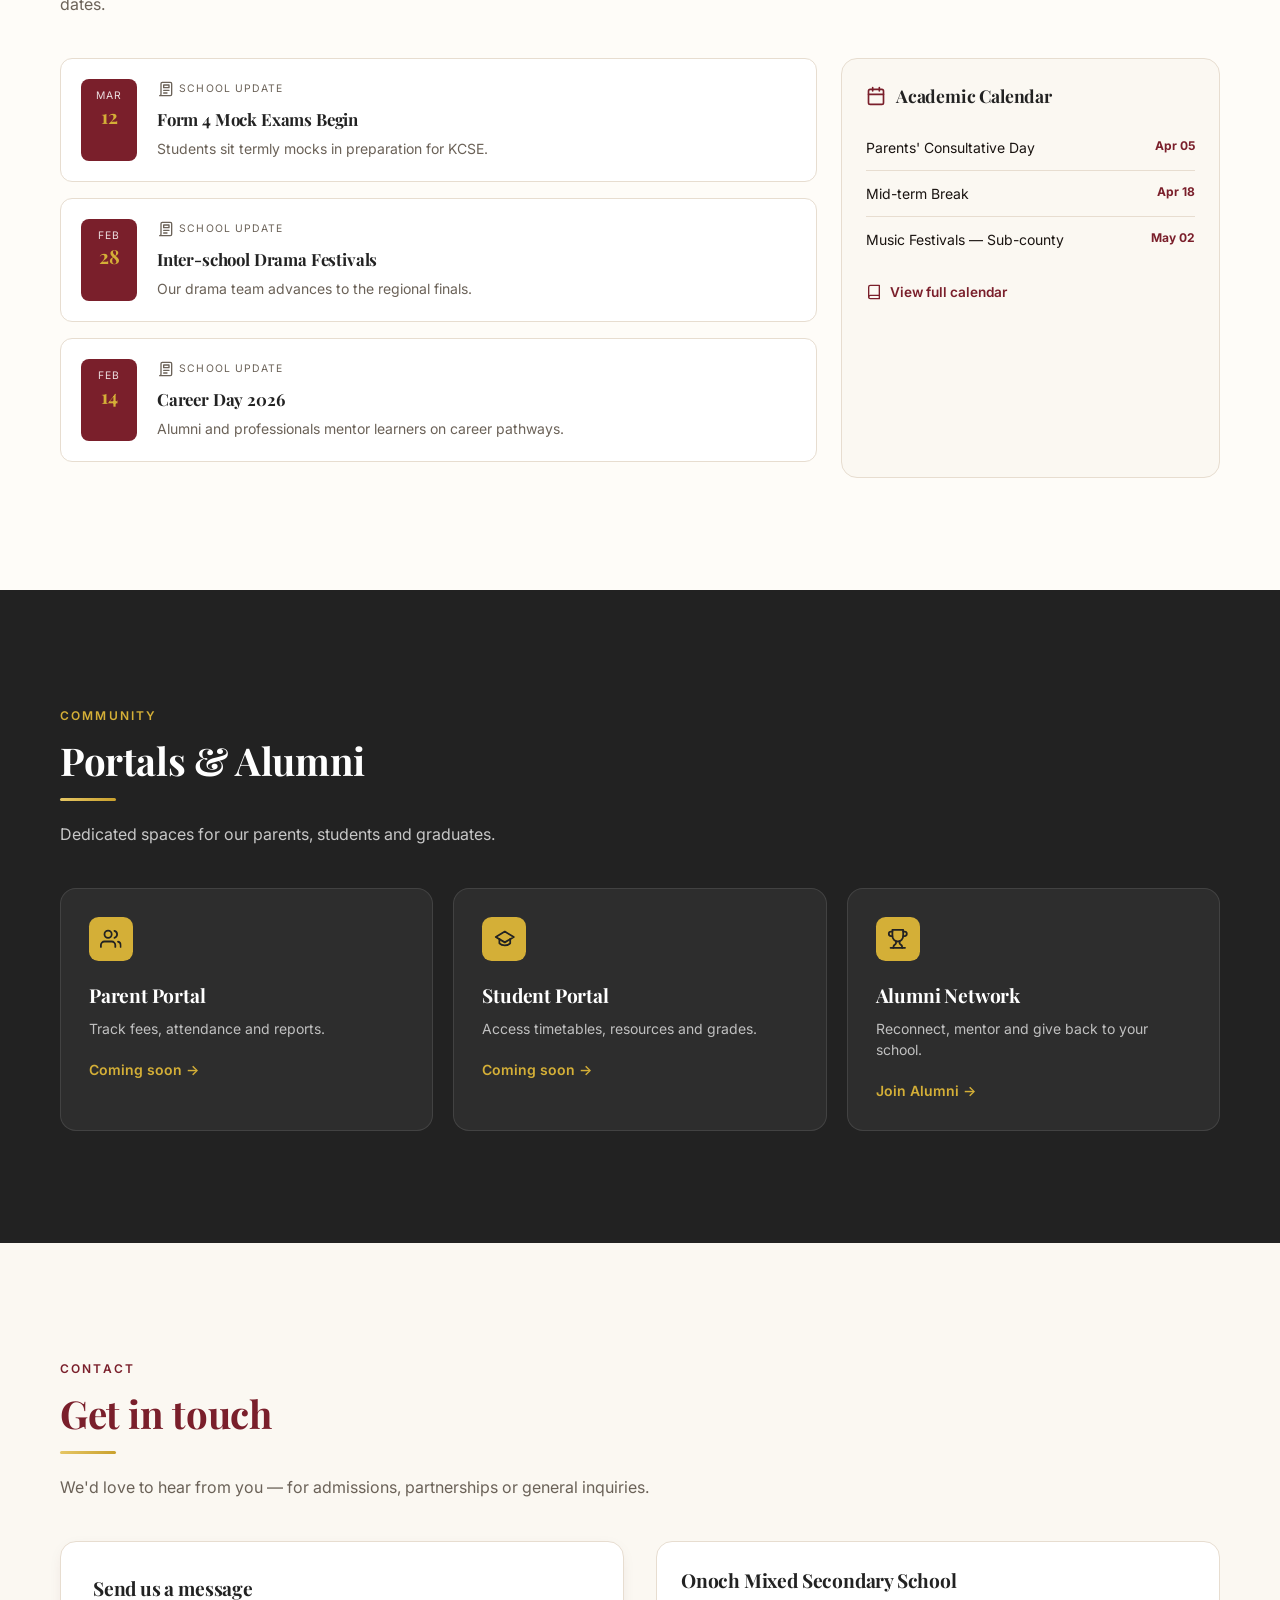
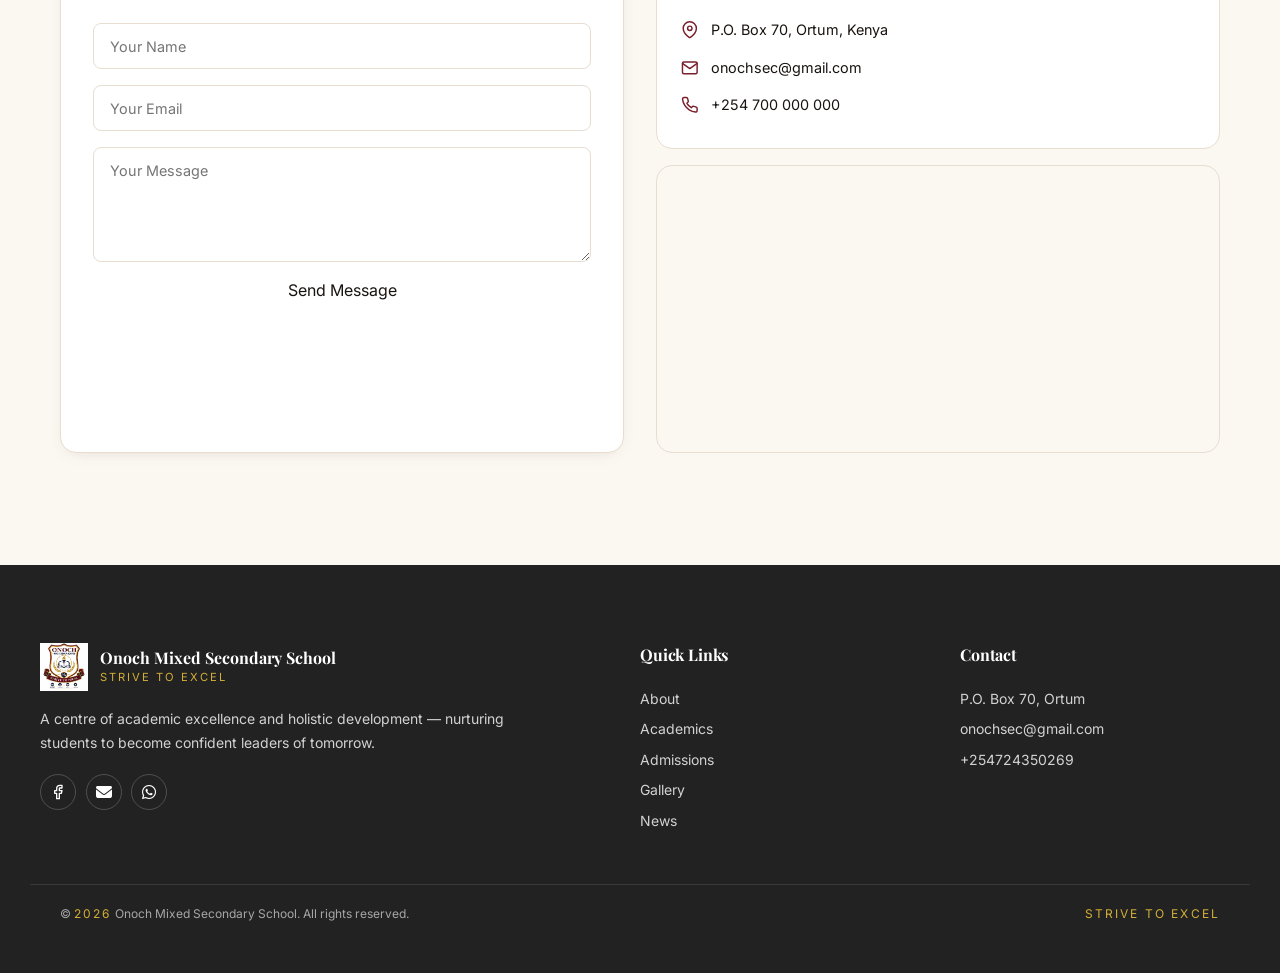
==== commit 8c293f4d: "Update index.html" ====
--- a/index.html
+++ b/index.html
@@ -412,24 +412,9 @@
       <div class="gallery-grid">
         <figure class="tile">
           <img src="assets/sub1.jpg" alt="">
-        </figure>
-
-        <figure class="tile">
-          <img src="assets/sub2.jpg" alt="">
-        </figure>
-
-        <div class="extra-images">
-          <figure class="tile"><img src="assets/sub3.jpg"></figure>
-          <figure class="tile"><img src="assets/sub4.jpg"></figure>
-          <figure class="tile"><img src="assets/sub5.jpg"></figure>
-          <figure class="tile"><img src="assets/sub6.jpg"></figure>
-          <figure class="tile"><img src="assets/sub7.jpg"></figure>
-        </div>
-      </div>
-
-      <button class="more-btn">More Photos</button>
-    </div>
-
+          <figcaption class="cap">Our Security Personel</figcaption>
+        </figure>    
+      </div>
   </div>
 </section>
 
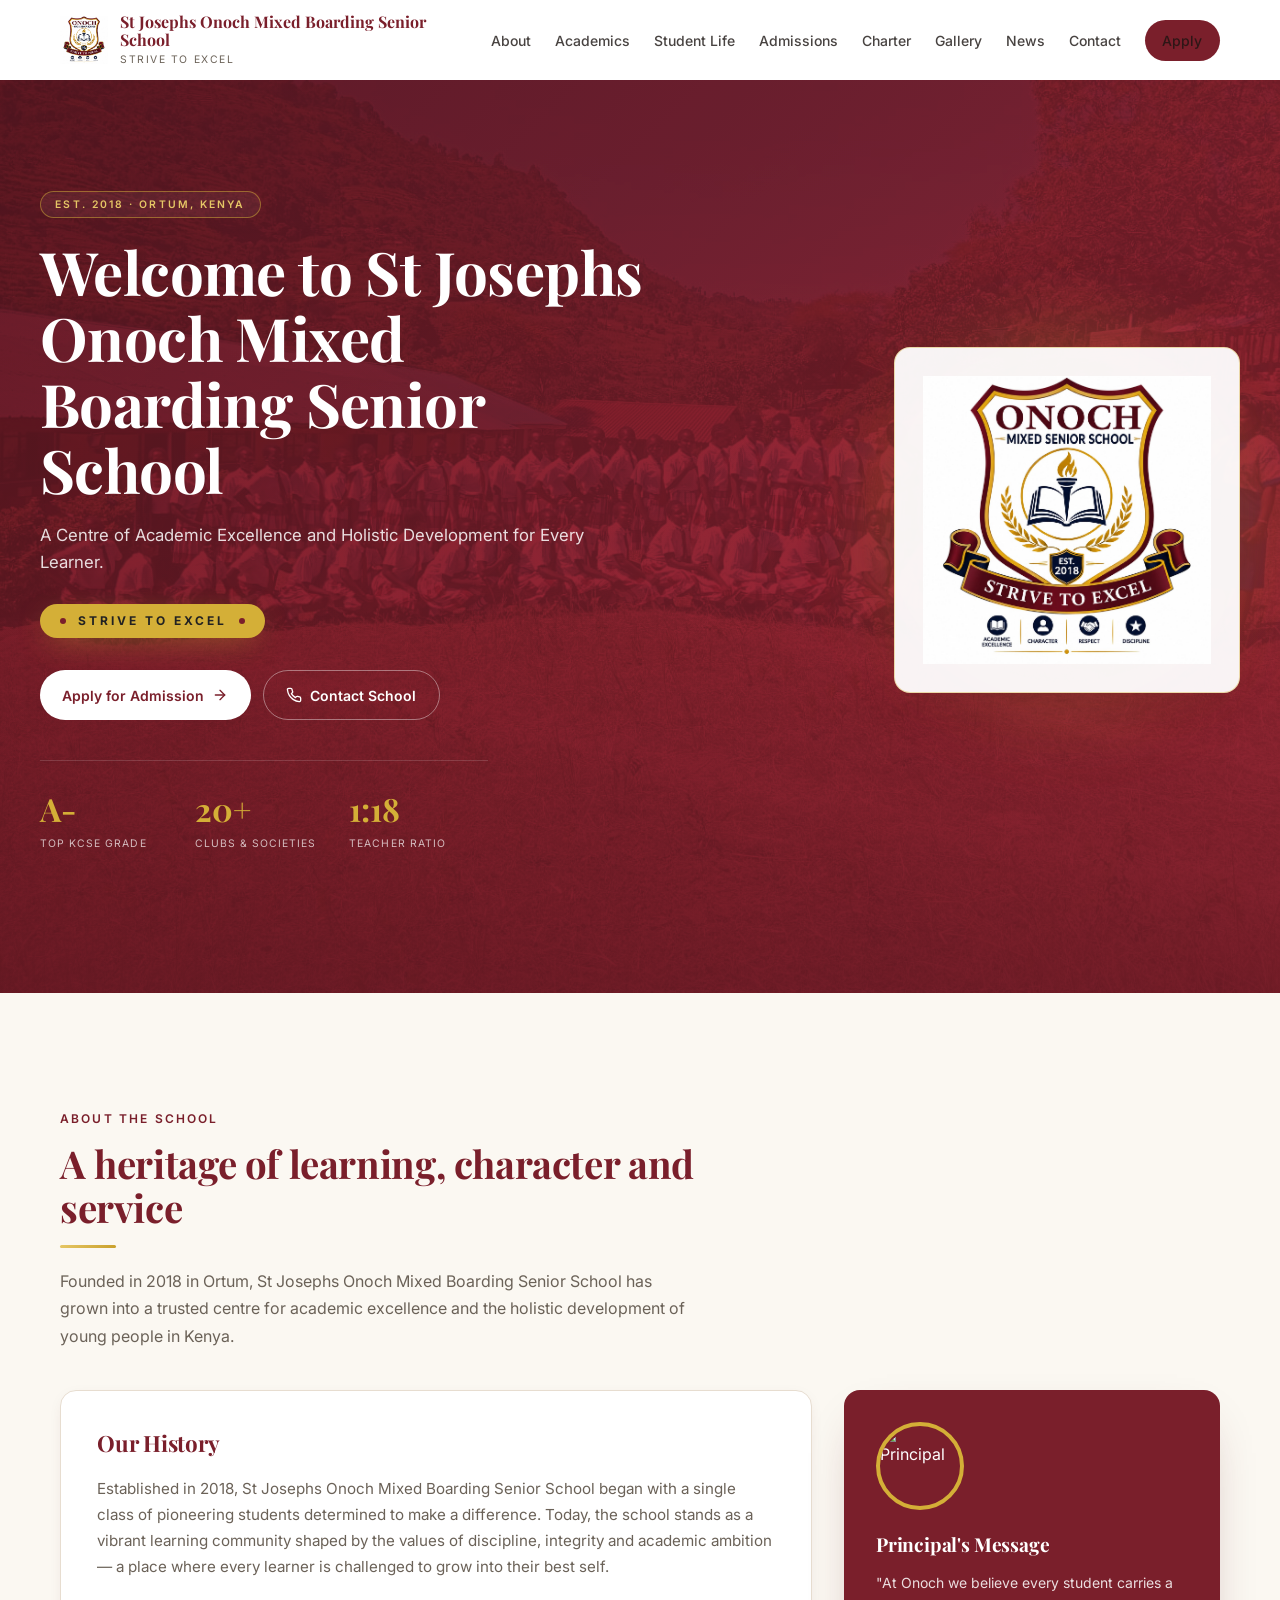
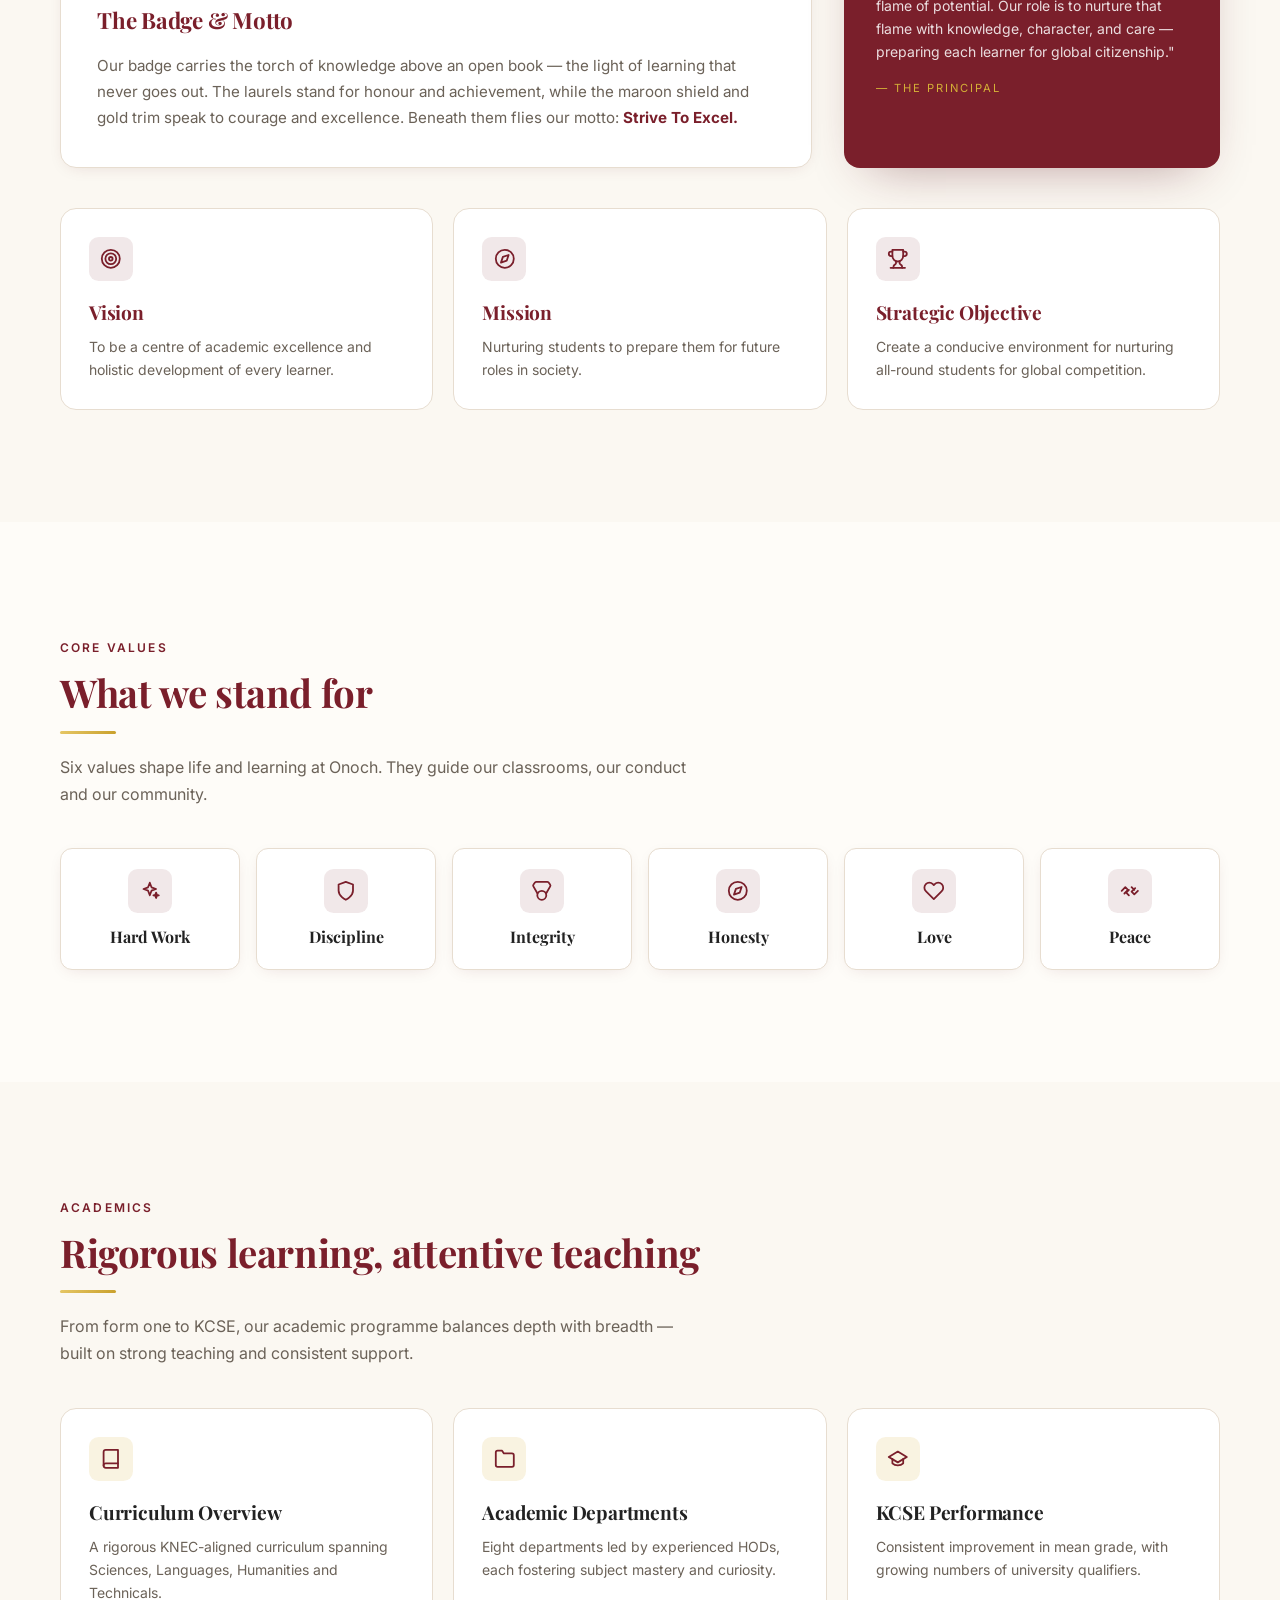
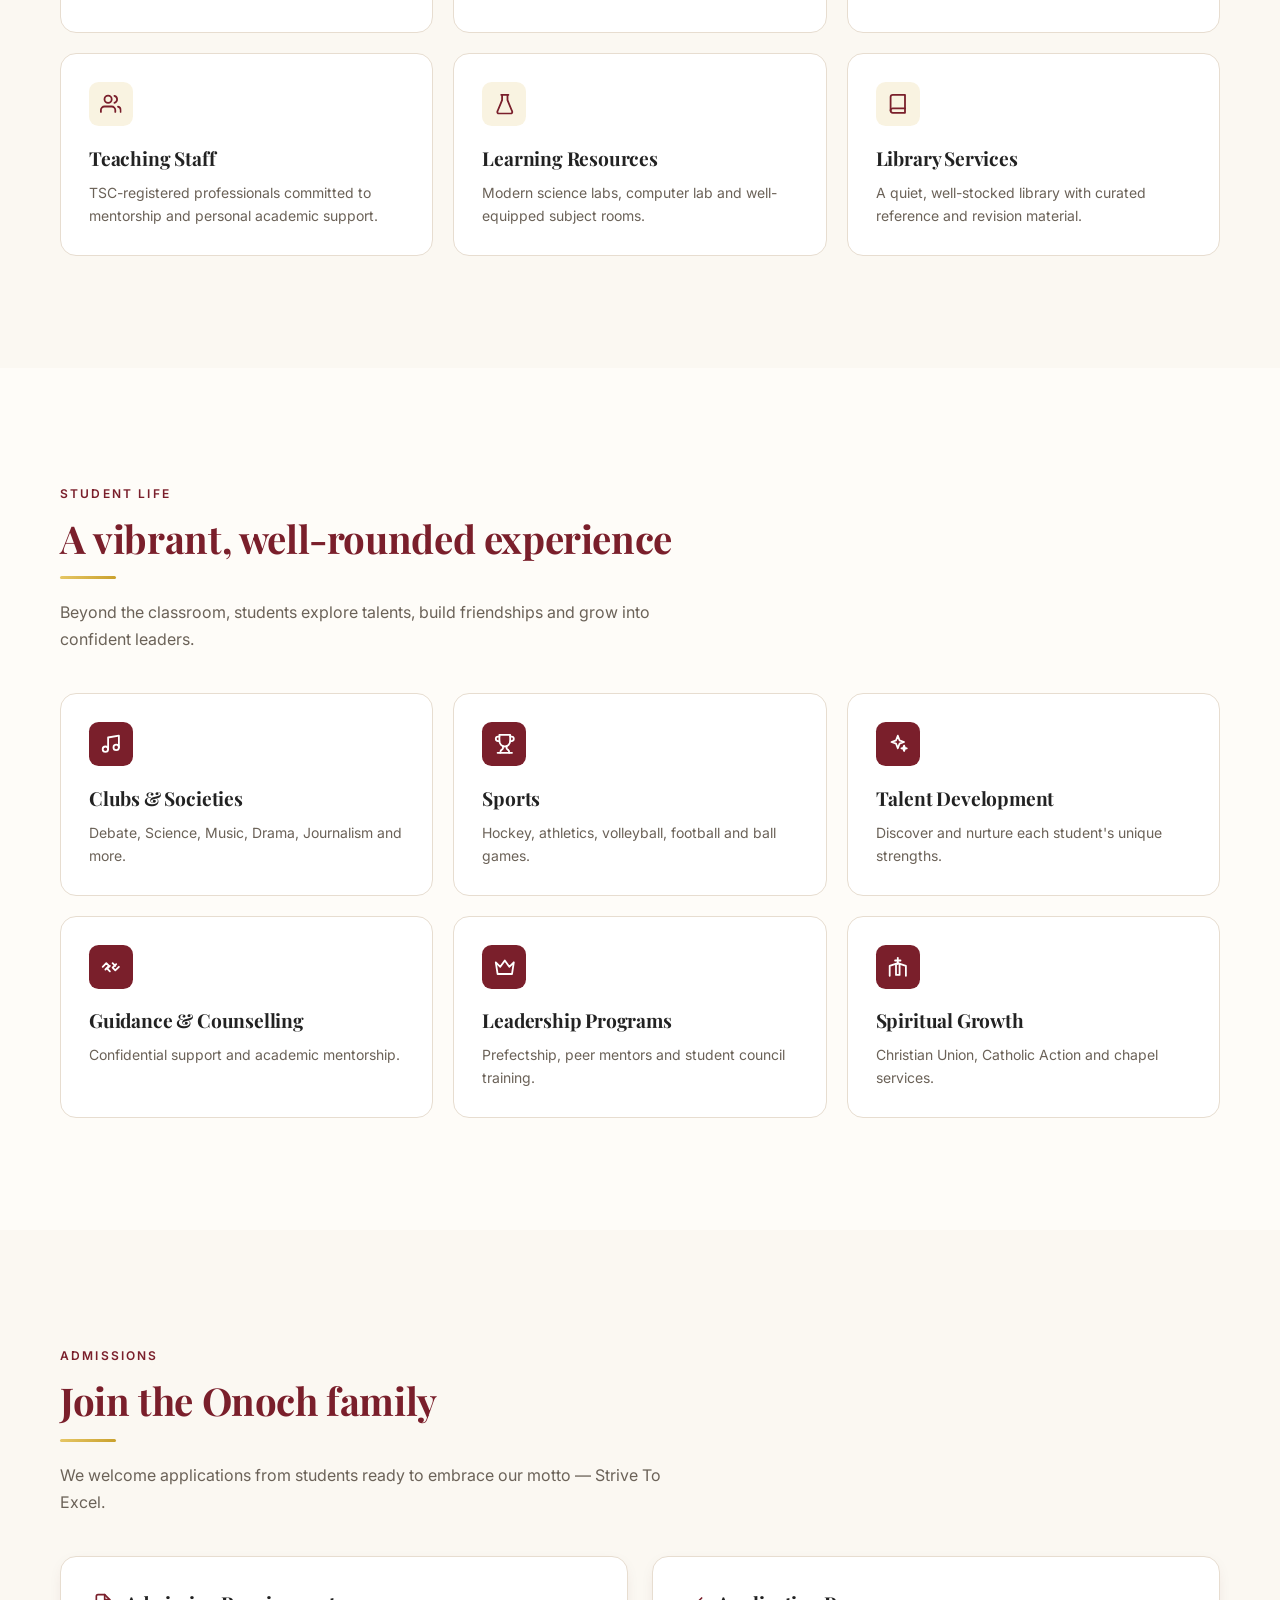
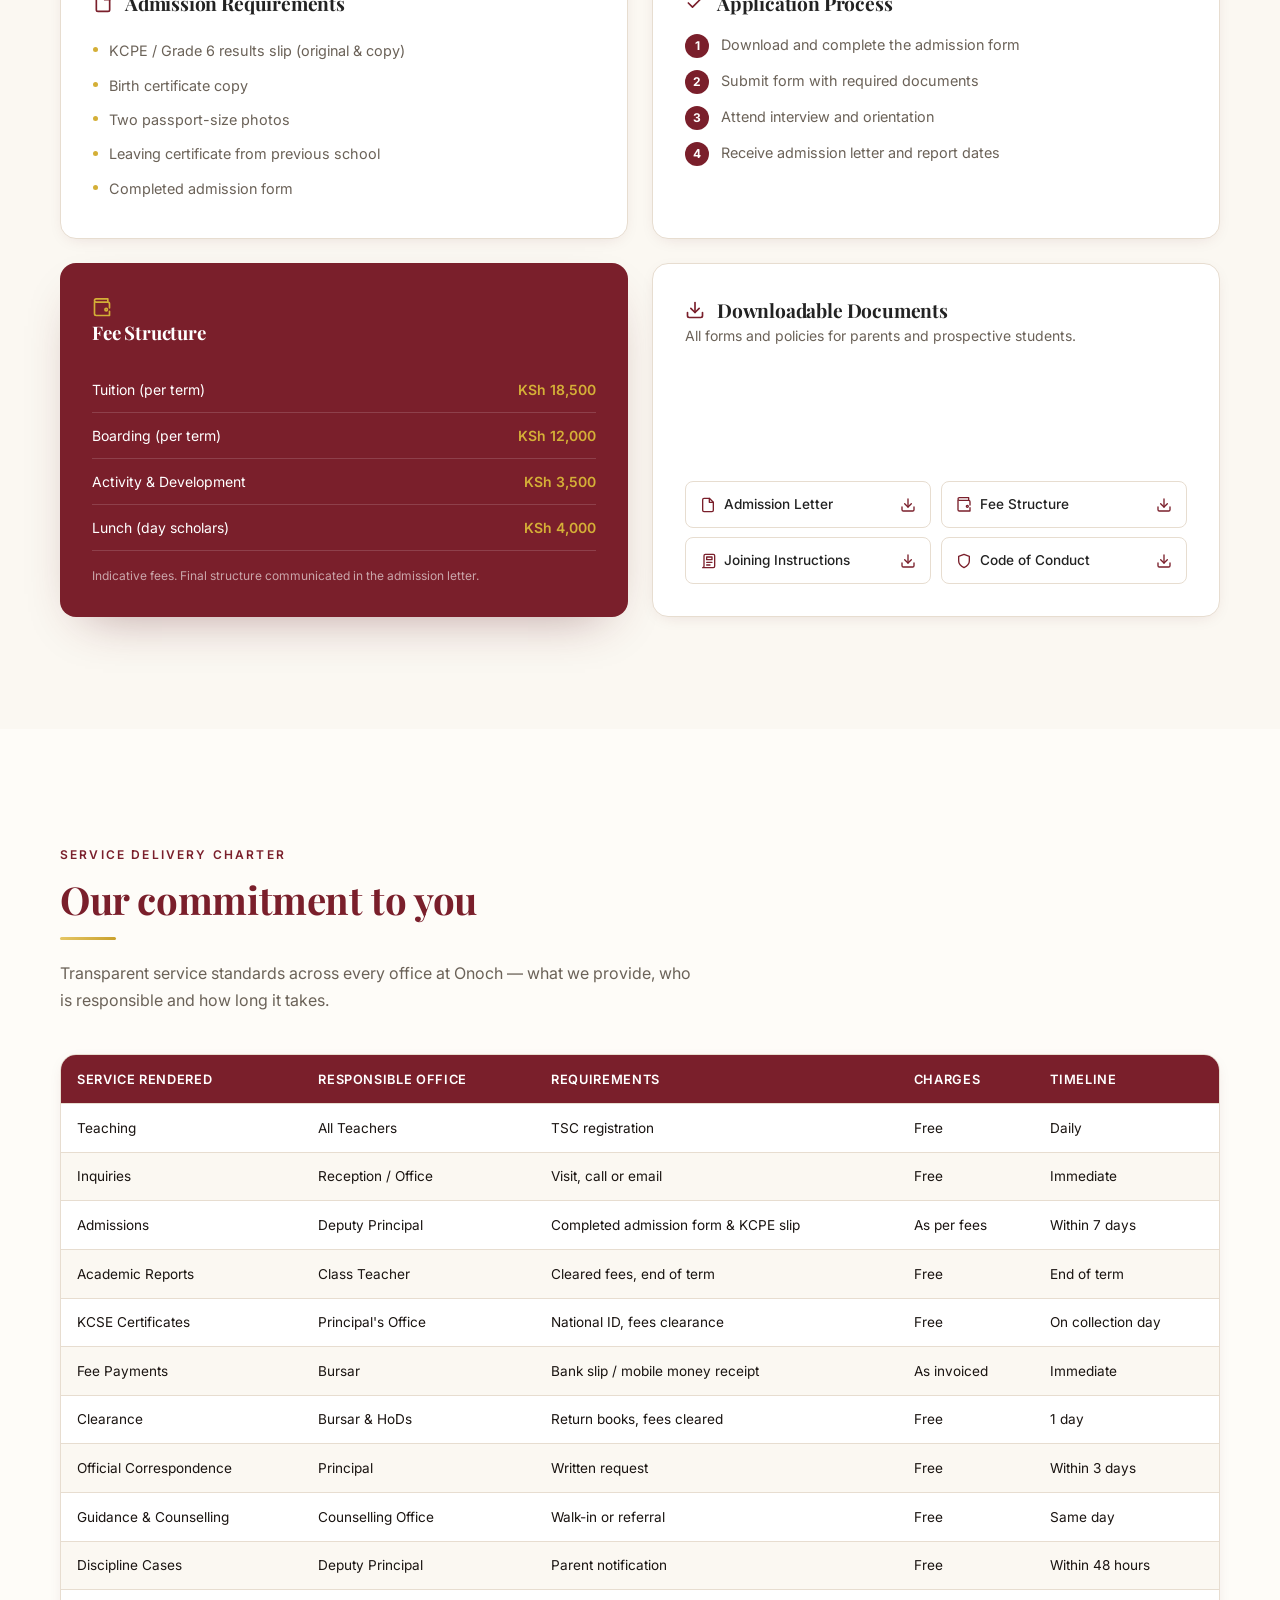
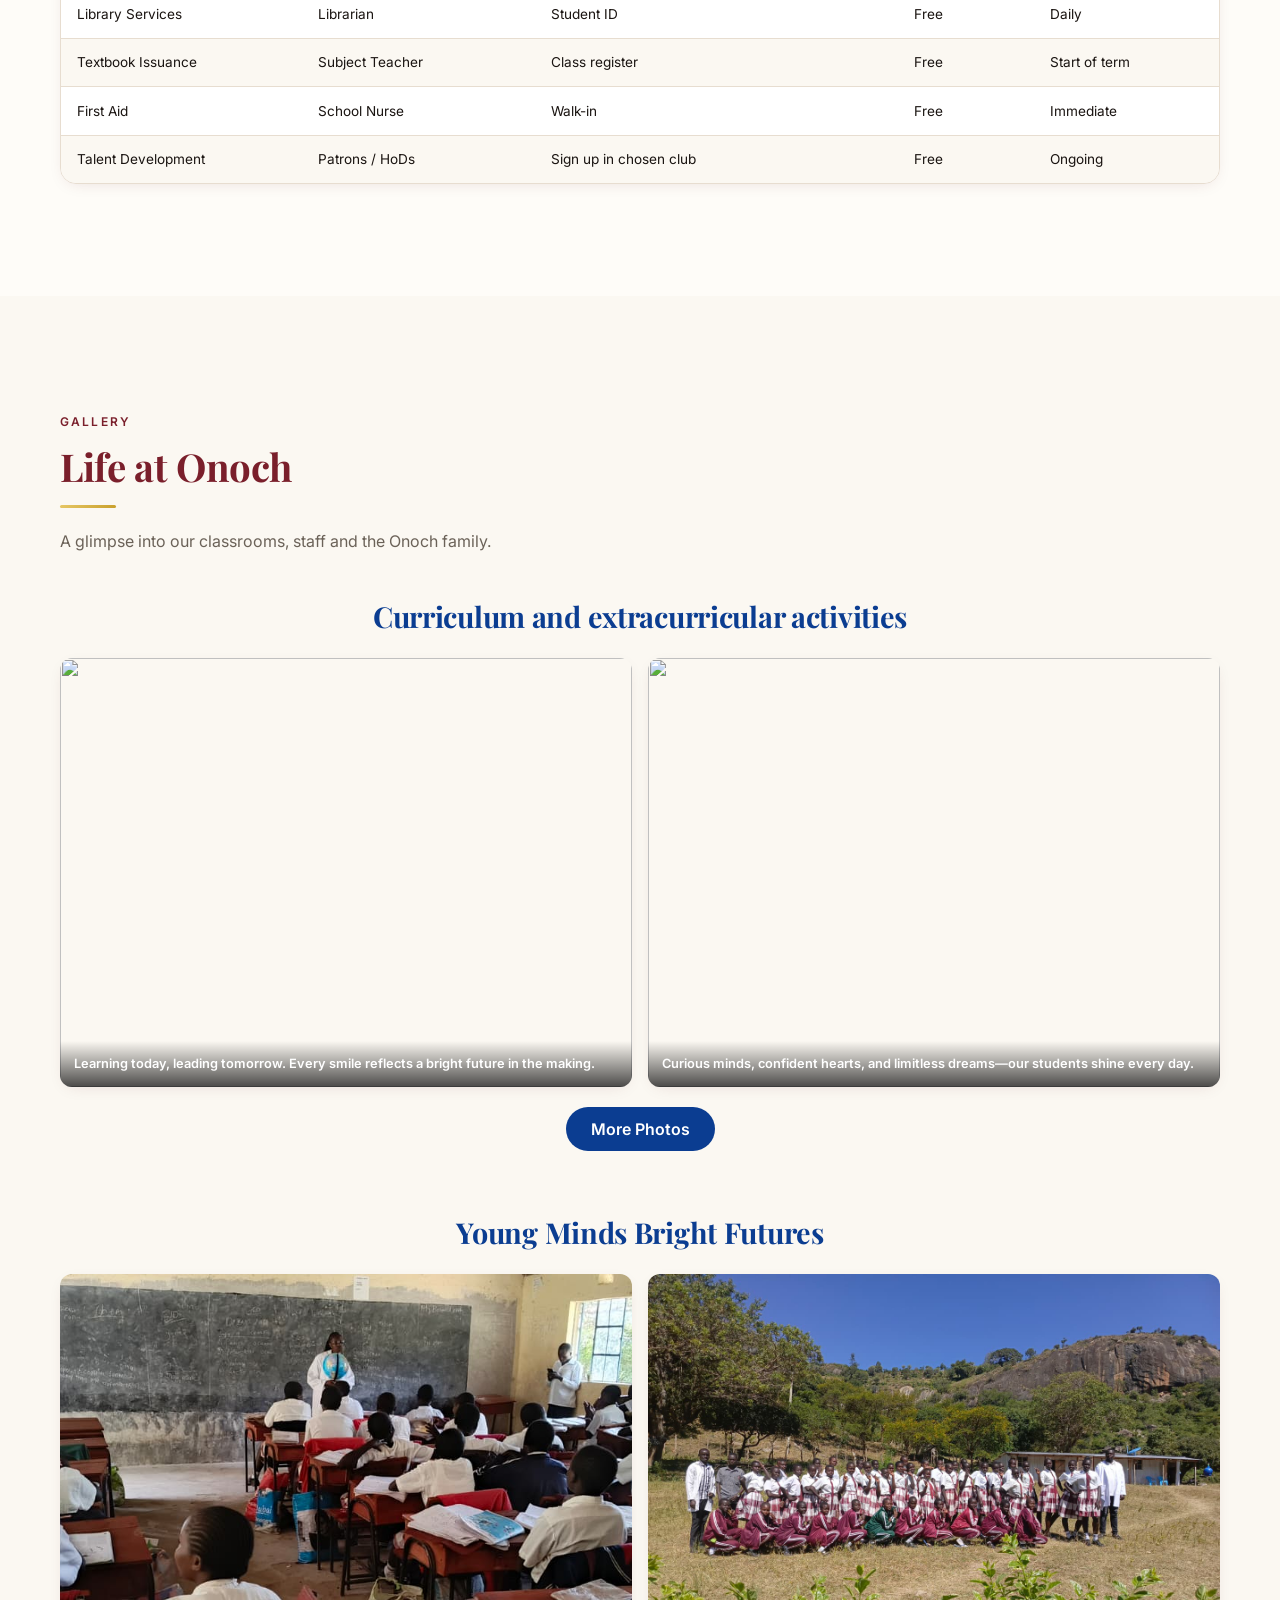
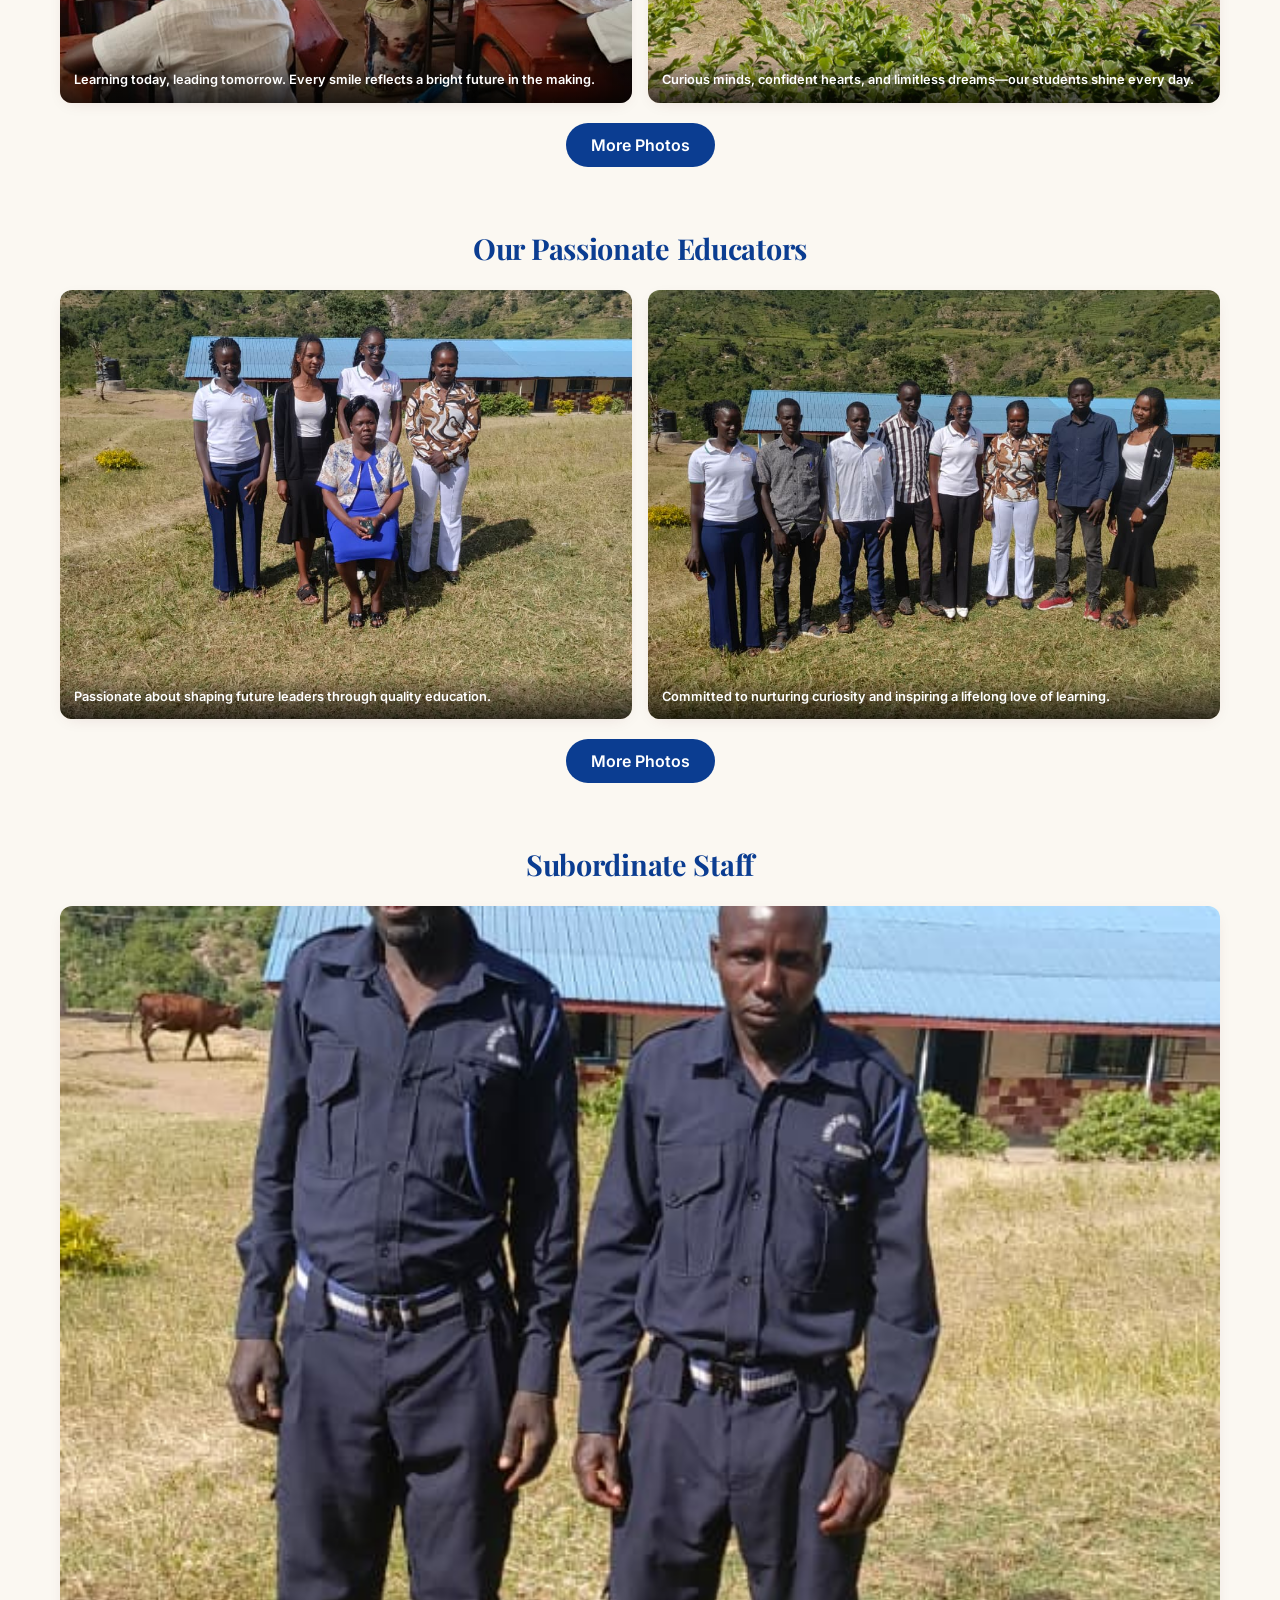
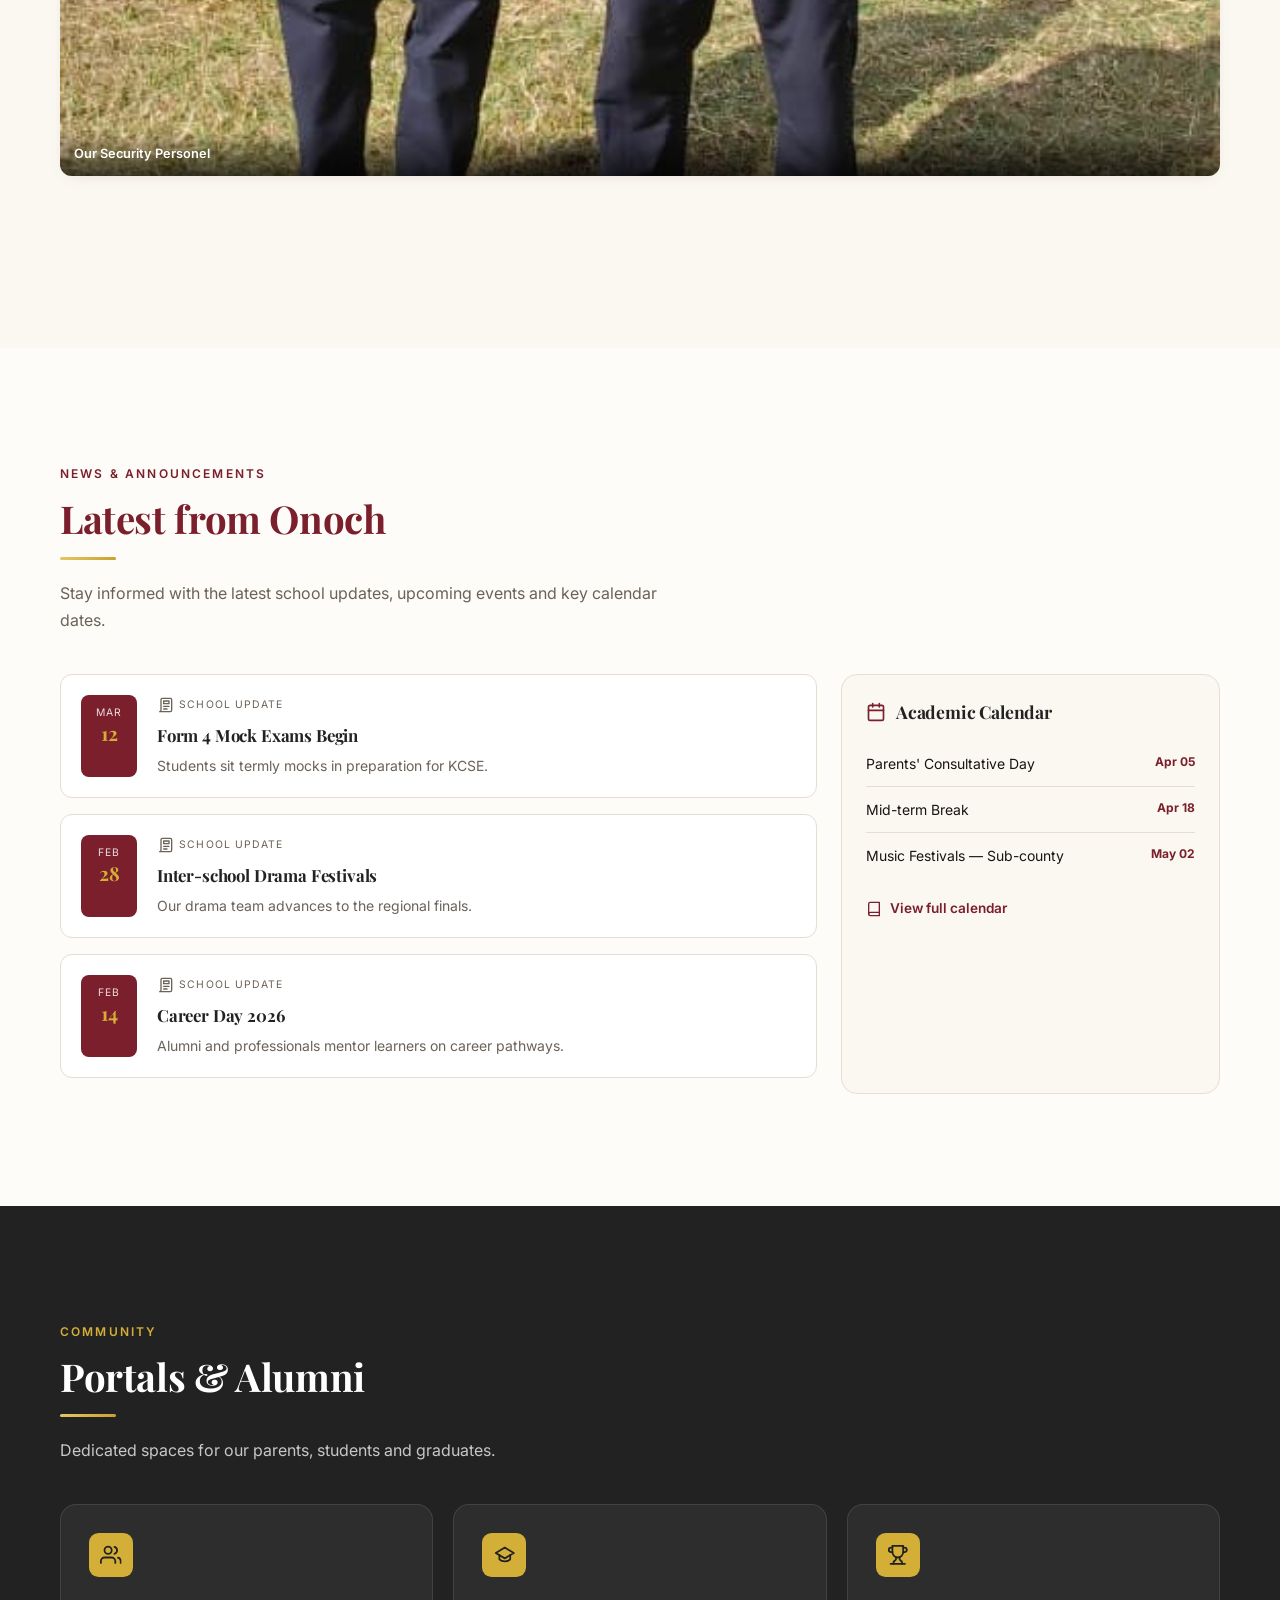
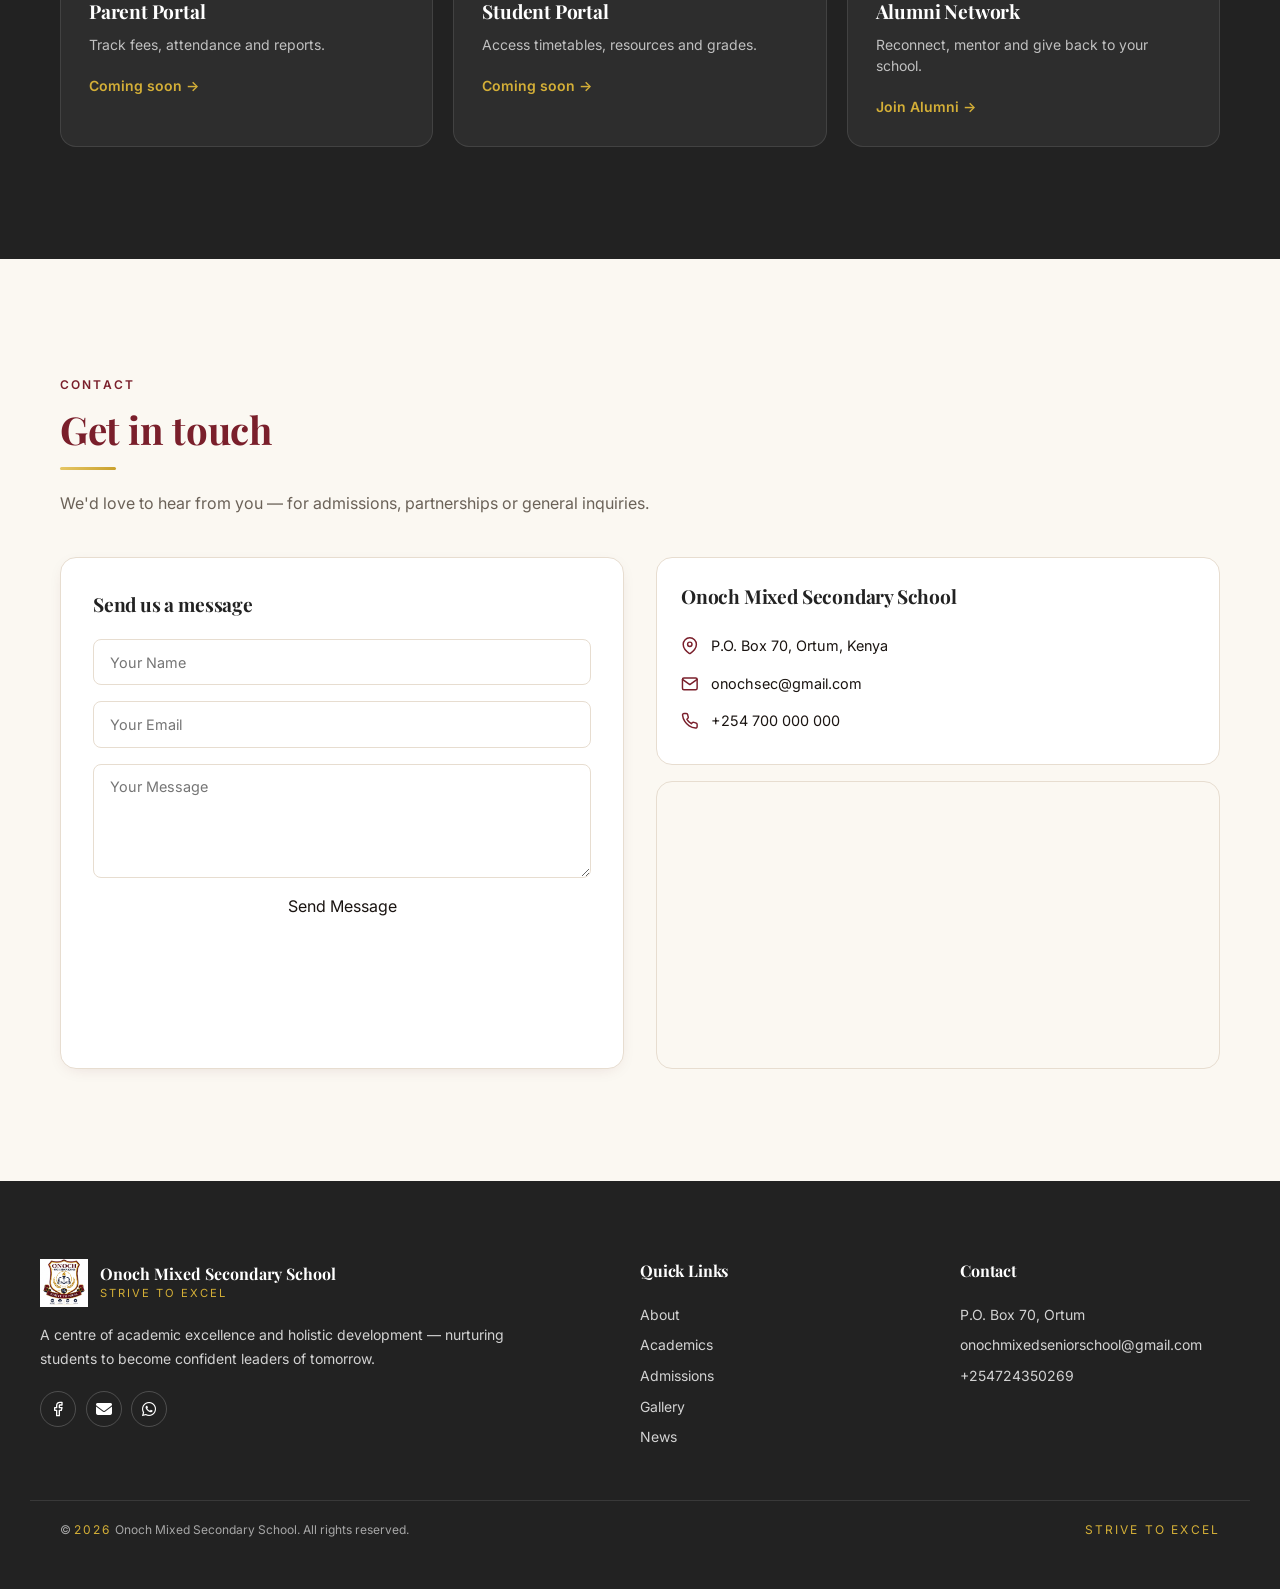
==== commit d588ec83: "Update index.html" ====
--- a/index.html
+++ b/index.html
@@ -300,7 +300,49 @@
       <span class="gold-rule"></span>
       <p>A glimpse into our classrooms, staff and the Onoch family.</p>
     </div>
-
+    <!-- Activities -->
+    <div class="gallery-category">
+      <h3>Curriculum and extracurricular activities</h3>
+
+      <div class="gallery-grid">
+        <!-- Visible Photos -->
+        <figure class="tile">
+          <img src="assets/activity1.jpg" alt="">
+          <figcaption class="cap">Learning today, leading tomorrow. Every smile reflects a bright future in the making.</figcaption>
+        </figure>
+
+        <figure class="tile">
+          <img src="assets/activity2.jpg" alt="">
+          <figcaption class="cap">Curious minds, confident hearts, and limitless dreams—our students shine every day.</figcaption>
+        </figure>
+
+        <!-- Hidden Photos -->
+        <div class="extra-images">
+          <figure class="tile">
+            <img src="assets/activity3.jpg" alt="">
+            <figcaption class="cap">Where knowledge meets creativity, and every student is inspired to achieve excellence.</figcaption>
+          </figure>
+
+          <figure class="tile">
+            <img src="assets/sctivity4.jpg" alt="">
+            <figcaption class="cap">Building character, nurturing talent, and empowering the next generation of leaders.</figcaption>
+          </figure>
+
+          <figure class="tile">
+            <img src="assets/activity5.jpg" alt="">
+            <figcaption class="cap">Every classroom tells a story of growth, friendship, discovery, and success.</figcaption>
+          </figure>
+        </div>
+      </div>
+
+      <button class="more-btn">More Photos</button>
+    </div>
+
+
+
+
+
+    
     <!-- STUDENTS -->
     <div class="gallery-category">
       <h3>Young Minds Bright Futures</h3>
@@ -526,8 +568,8 @@
       </div>
       <p>A centre of academic excellence and holistic development — nurturing students to become confident leaders of tomorrow.</p>
       <div class="socials">
-        <a href="#" aria-label="Facebook"><svg class="ic"><use href="#i-facebook"/></svg></a>
-        <a href="mailto:Onochsec@gmail.com" aria-label="Email"><i class="fa-solid fa-envelope"></i></a>
+        <a href="https://www.facebook.com/groups/985144806718505/permalink/985144830051836/" aria-label="Facebook"><svg class="ic"><use href="#i-facebook"/></svg></a>
+        <a href="mailto:onochmixedseniorschool@gmail.com" aria-label="Email"><i class="fa-solid fa-envelope"></i></a>
         <a href="https://wa.me/254724350269" aria-label="WhatsApp"><i class="fa-brands fa-whatsapp"></i></a>
       </div>
     </div>
@@ -545,7 +587,7 @@
       <h4>Contact</h4>
       <ul>
         <li>P.O. Box 70, Ortum</li>
-        <li>onochsec@gmail.com</li>
+        <li>onochmixedseniorschool@gmail.com</li>
         <li>+254724350269</li>
       </ul>
     </div>
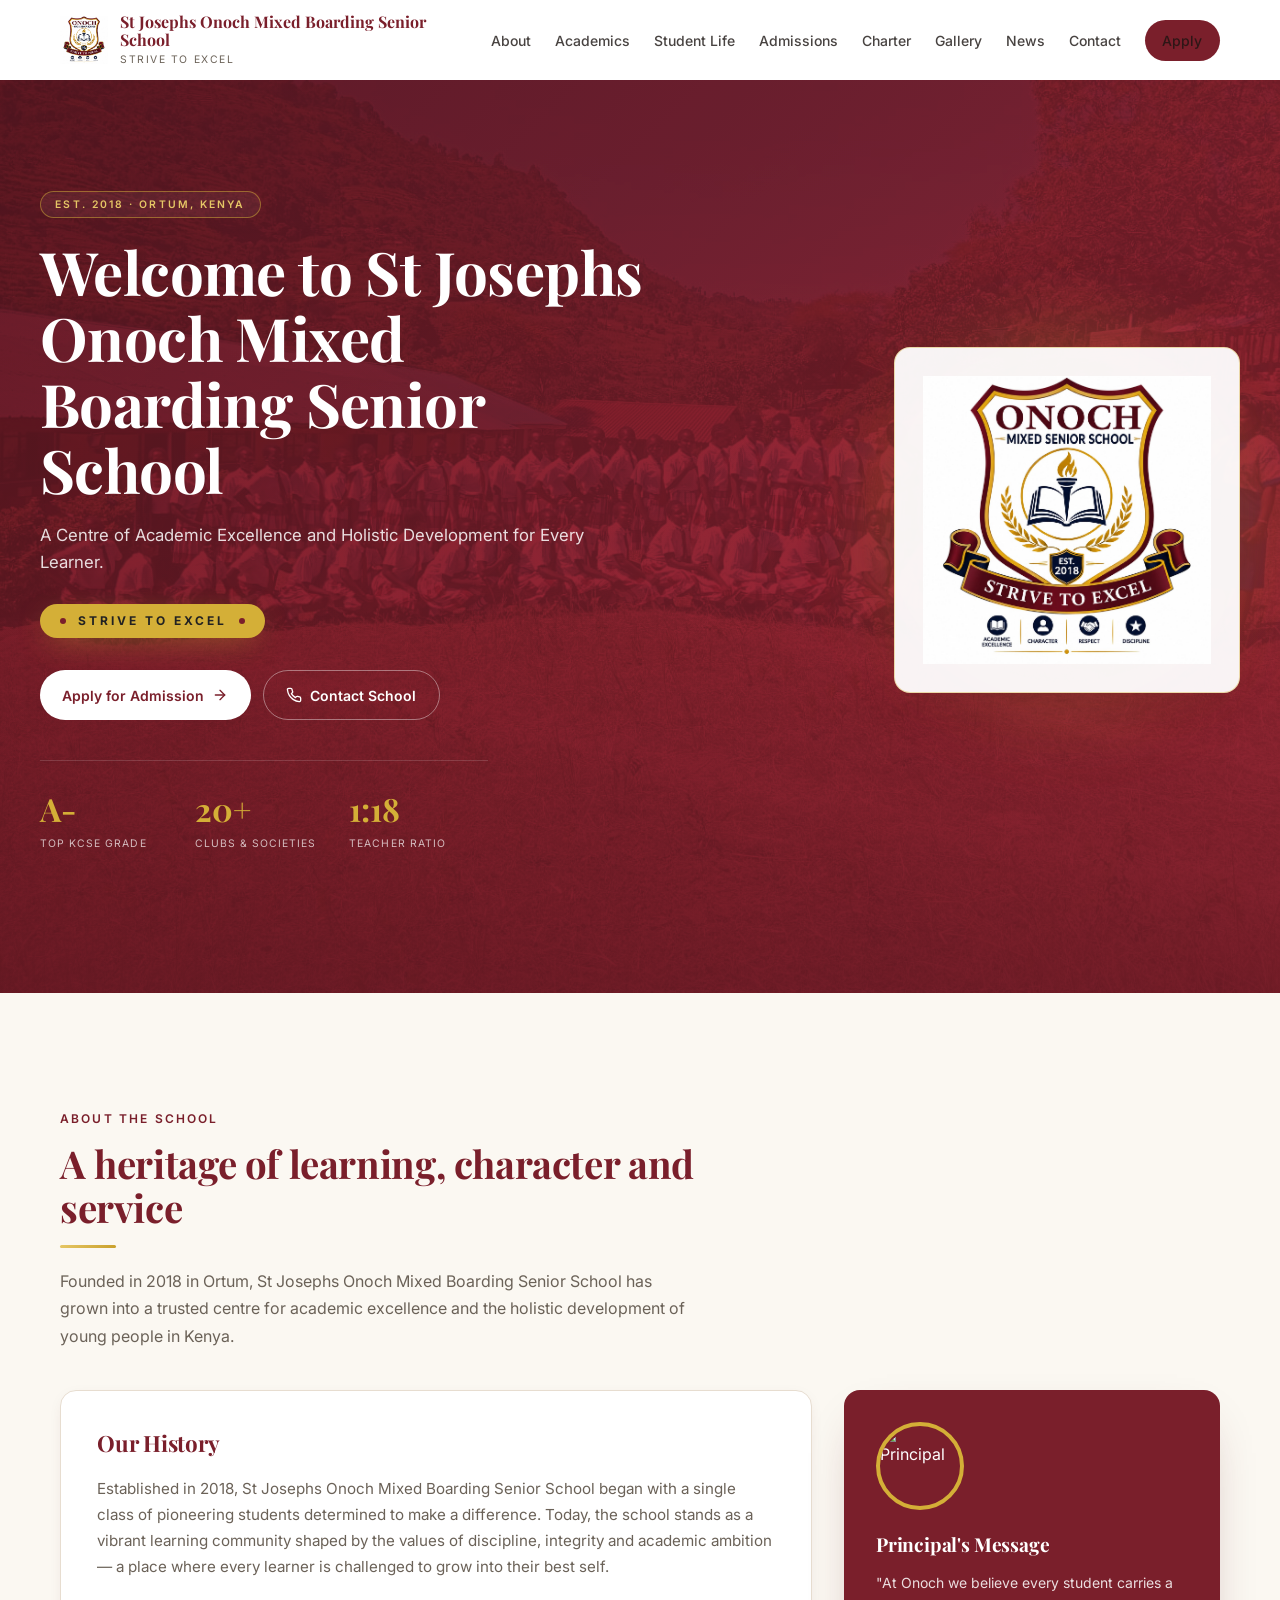
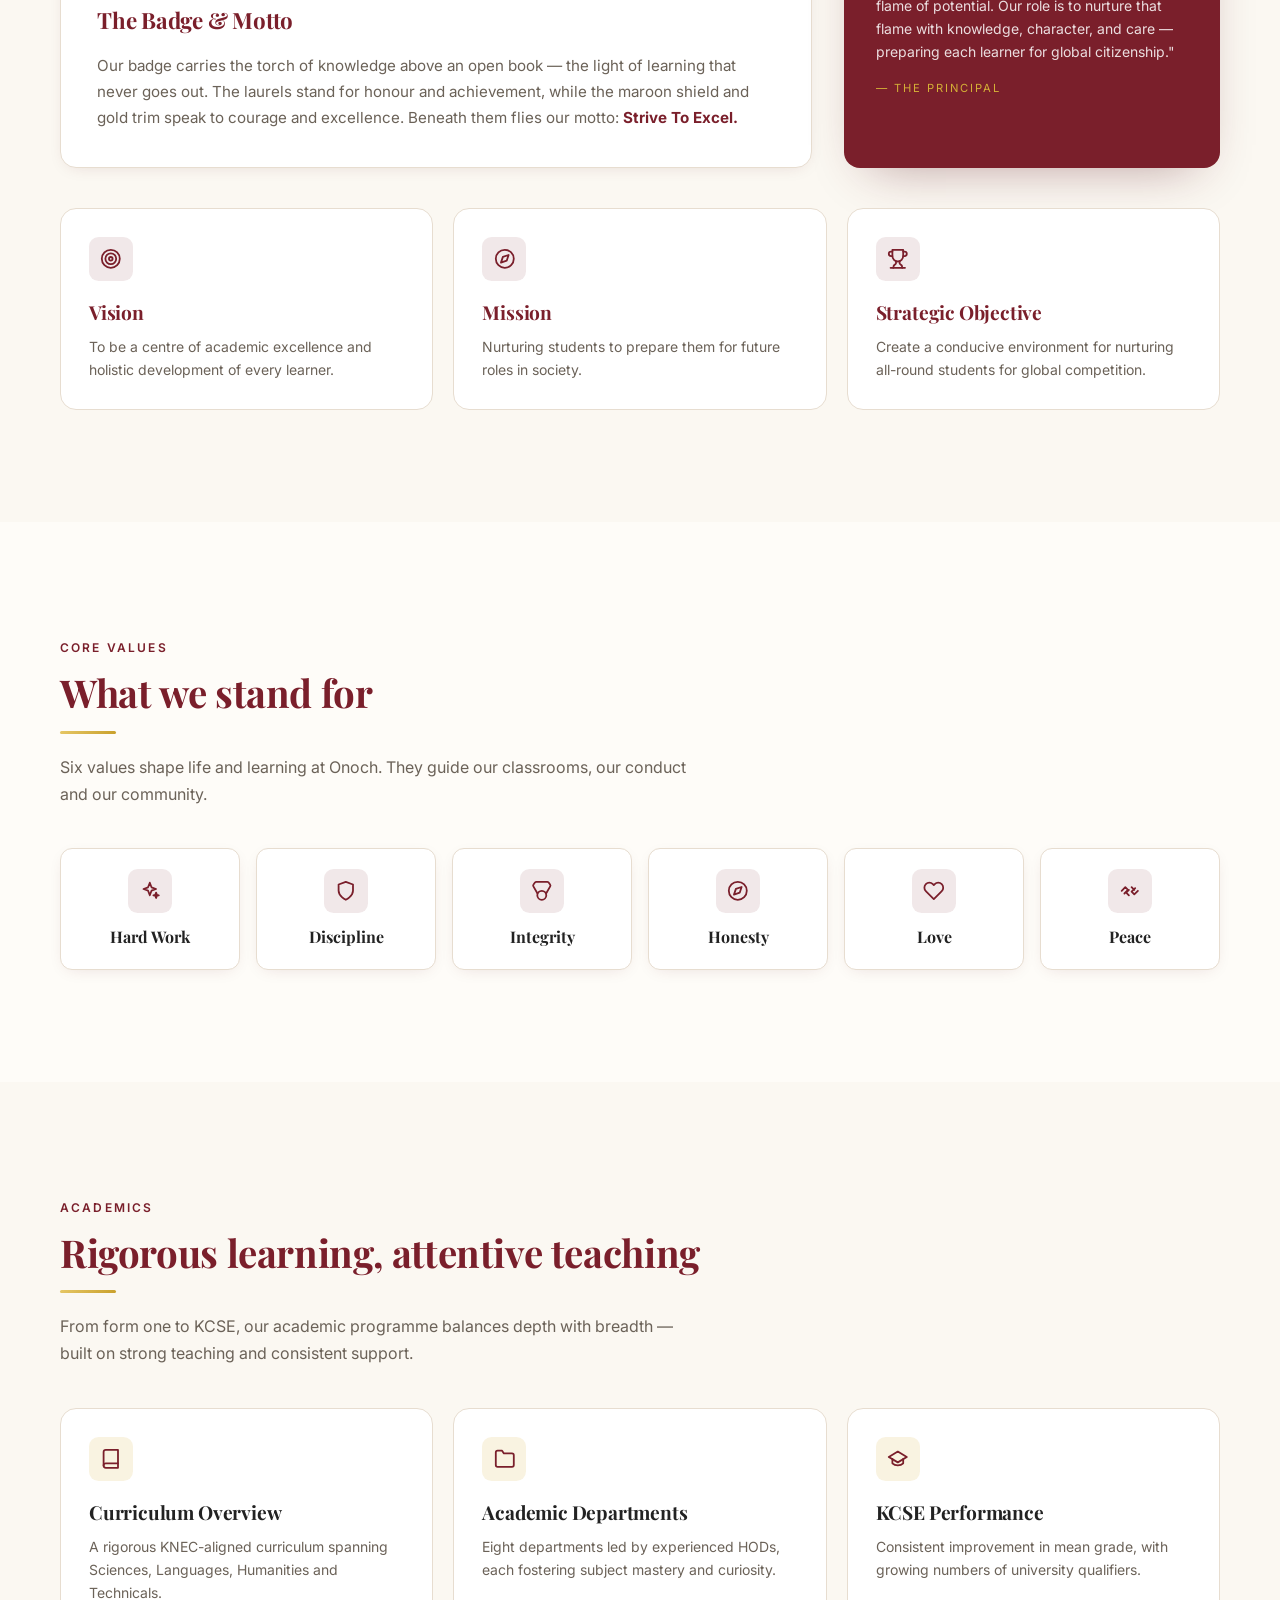
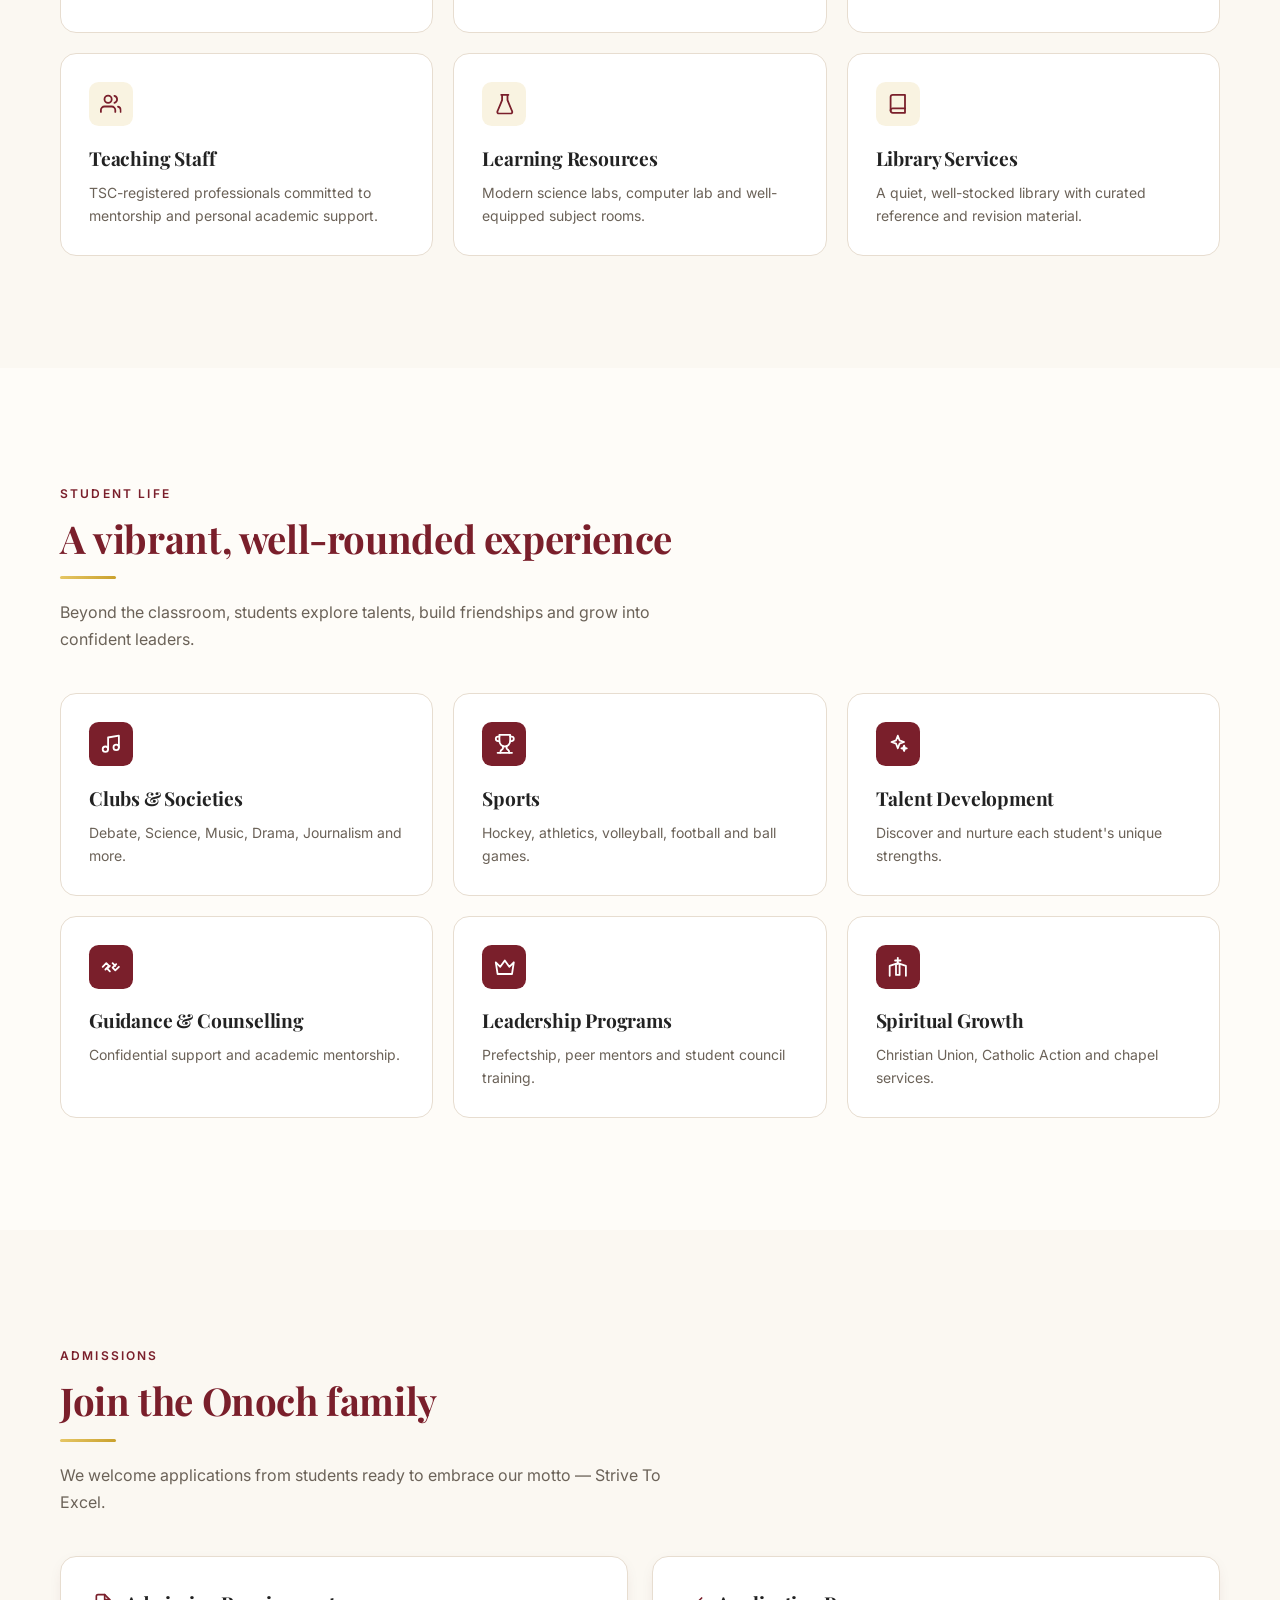
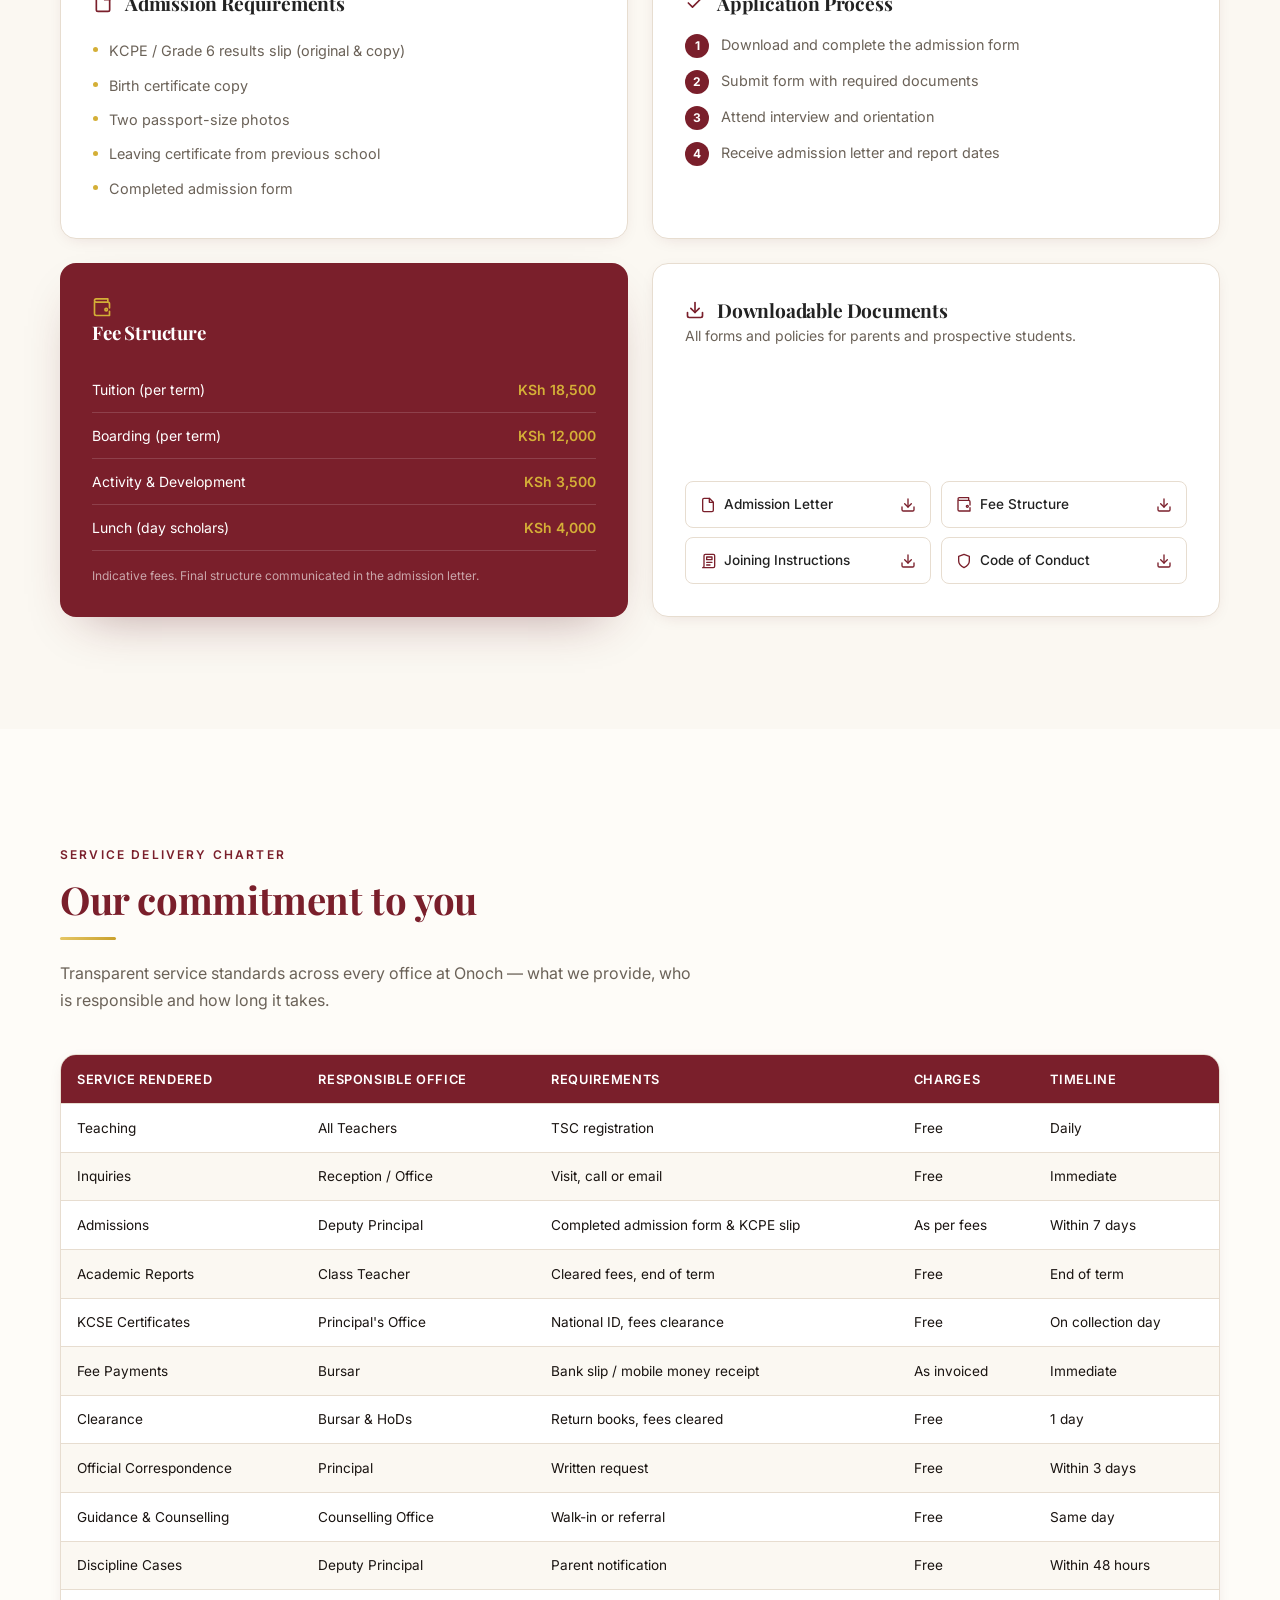
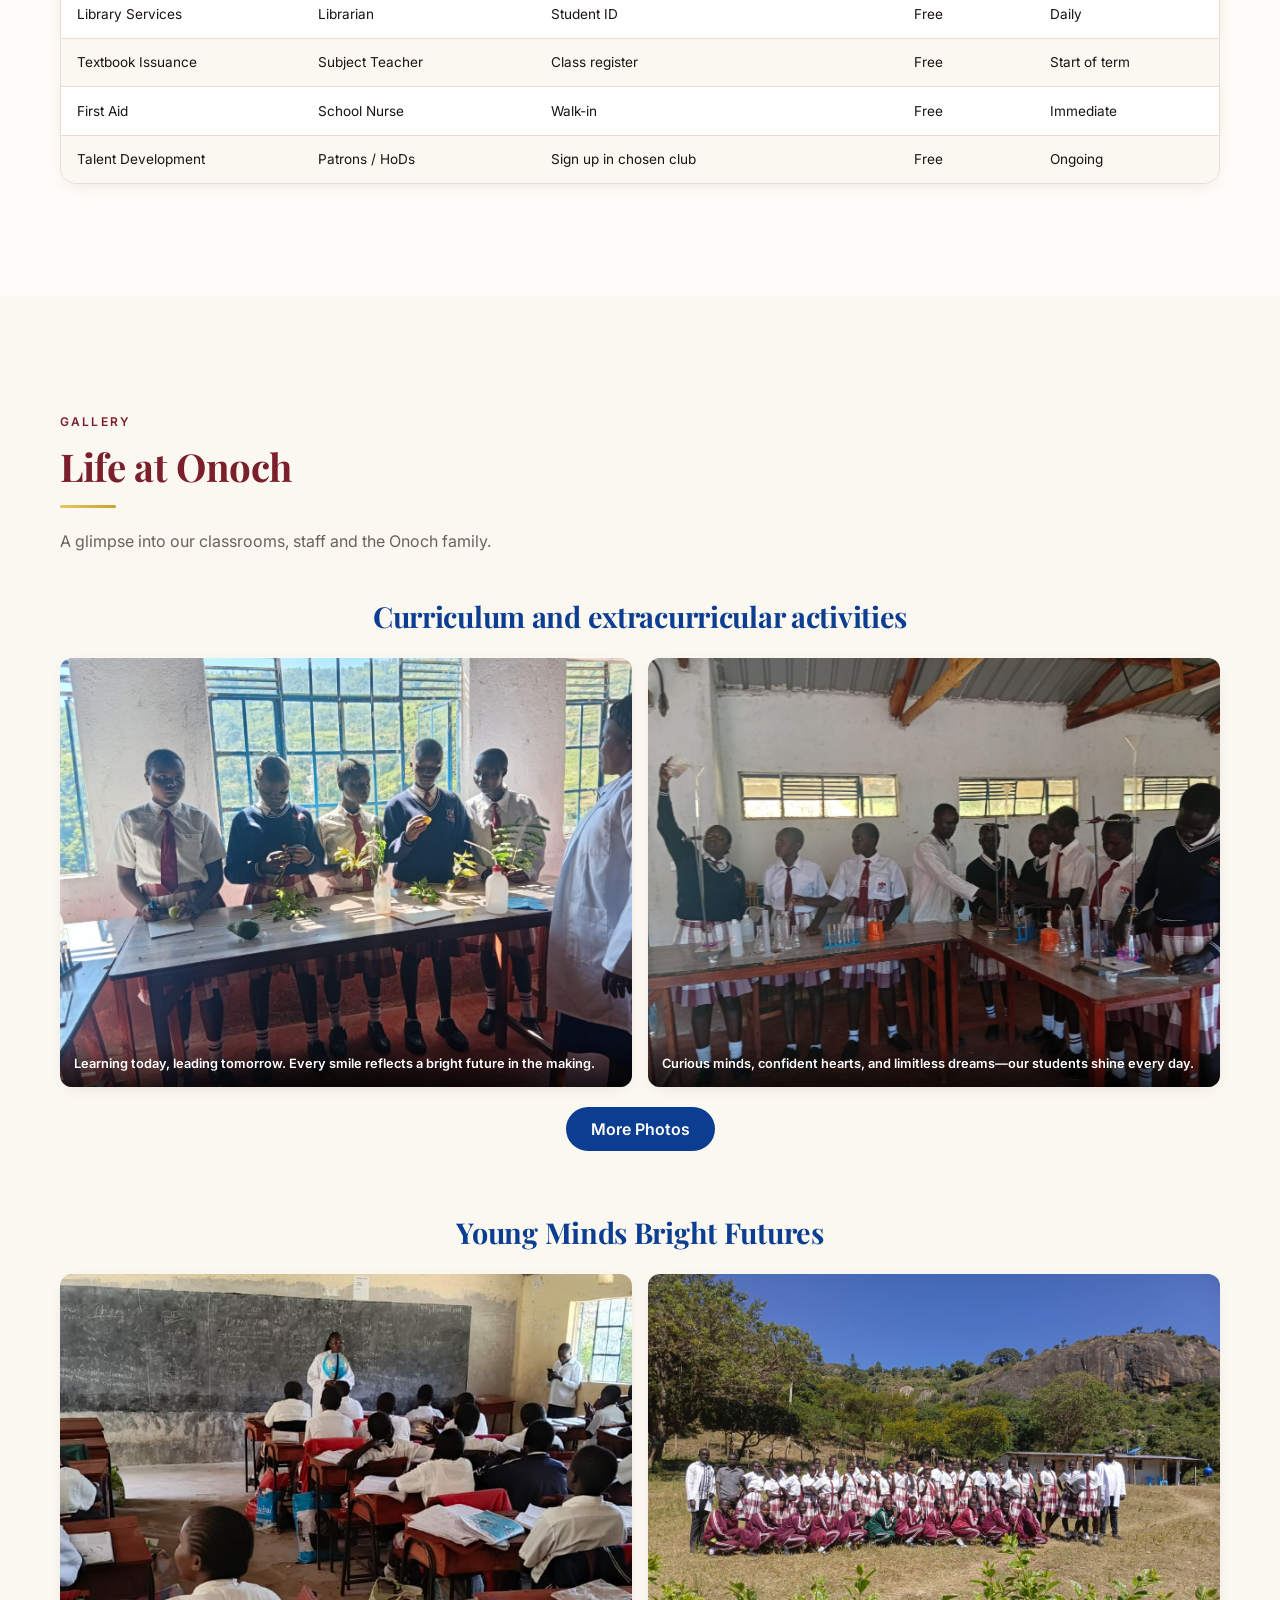
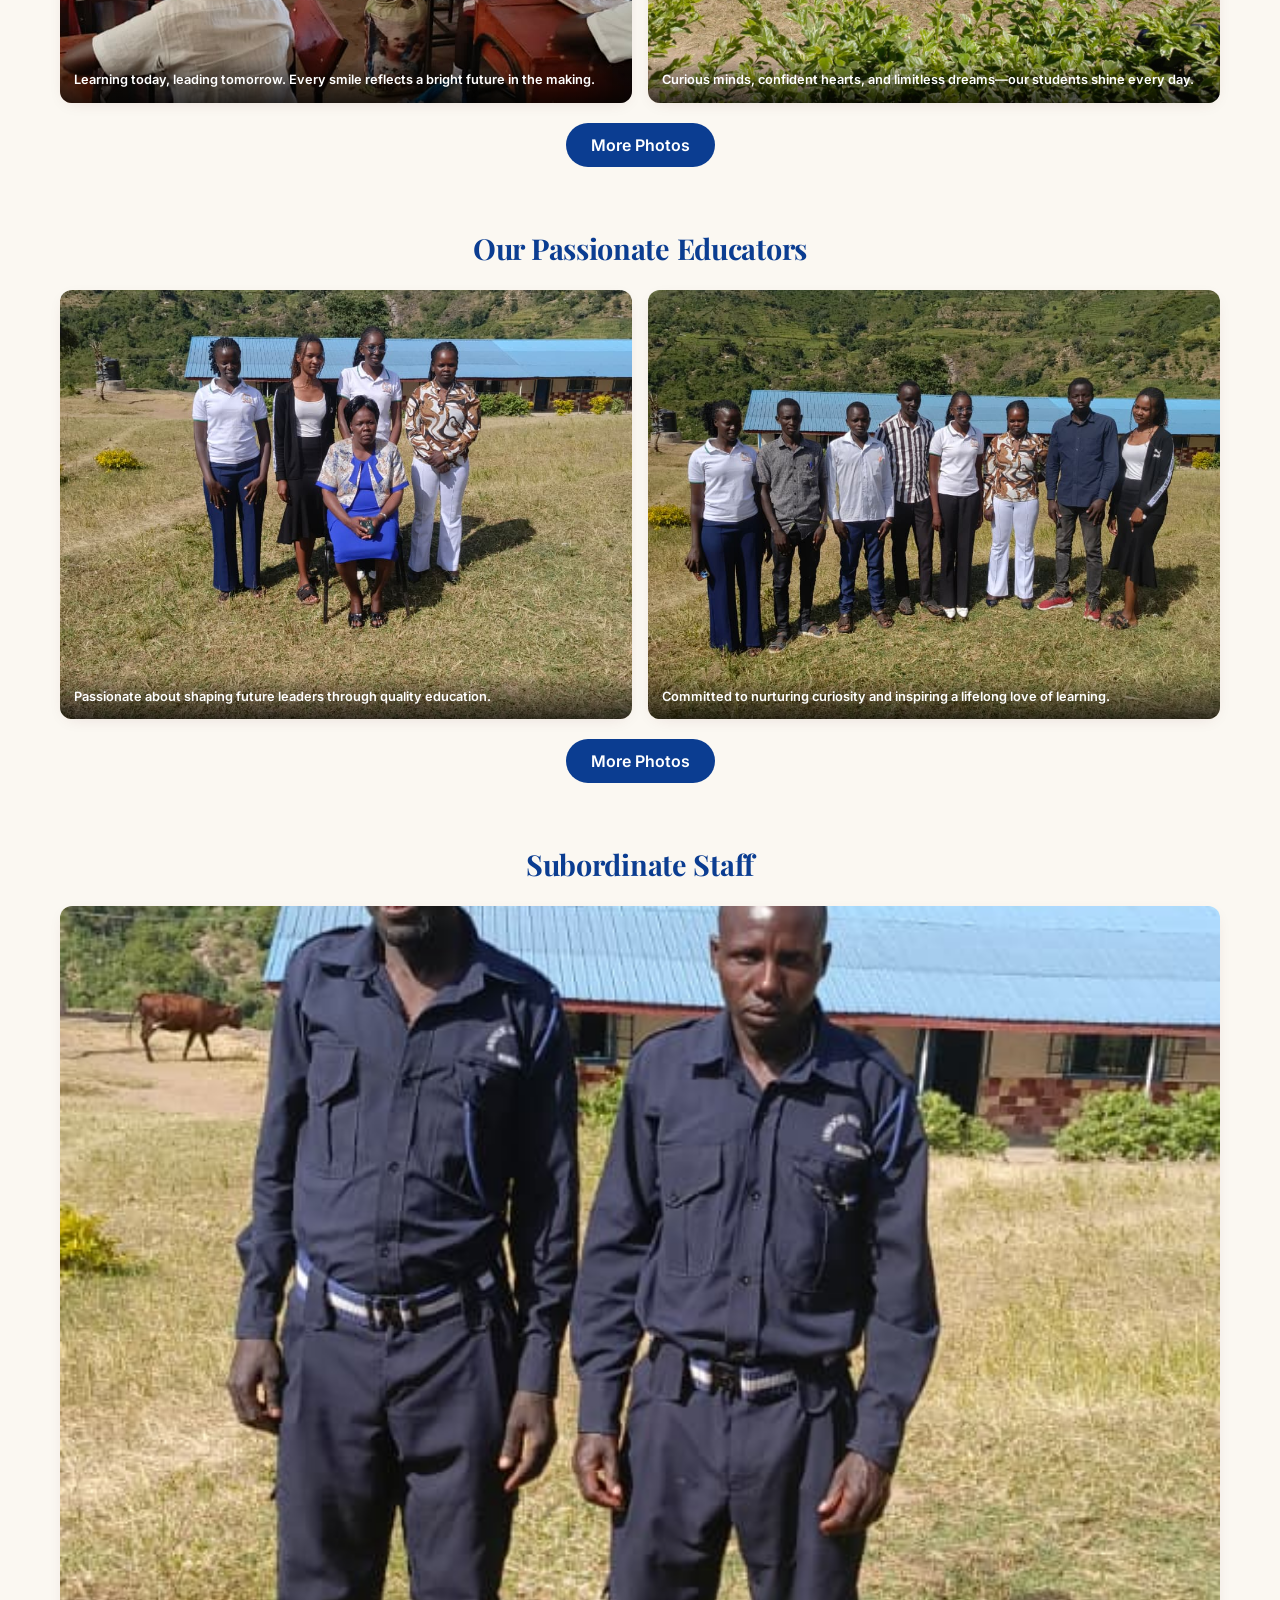
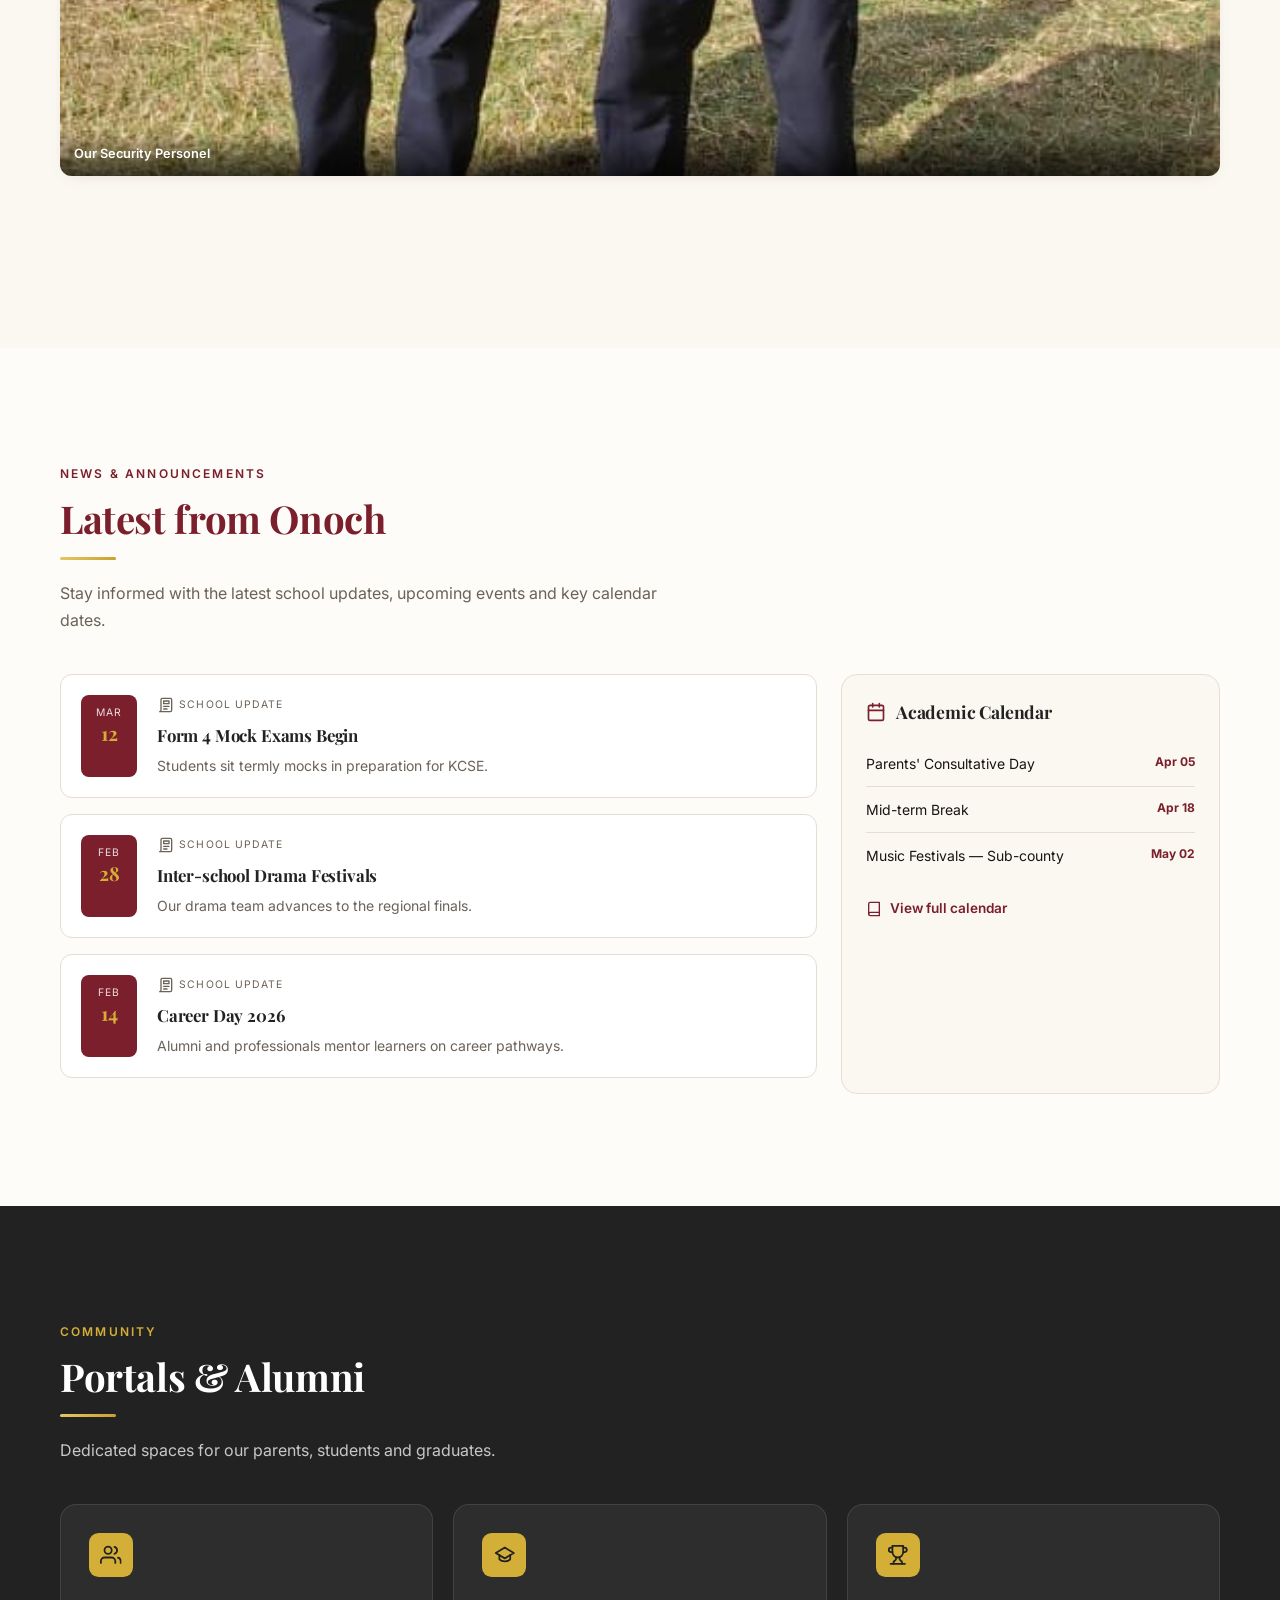
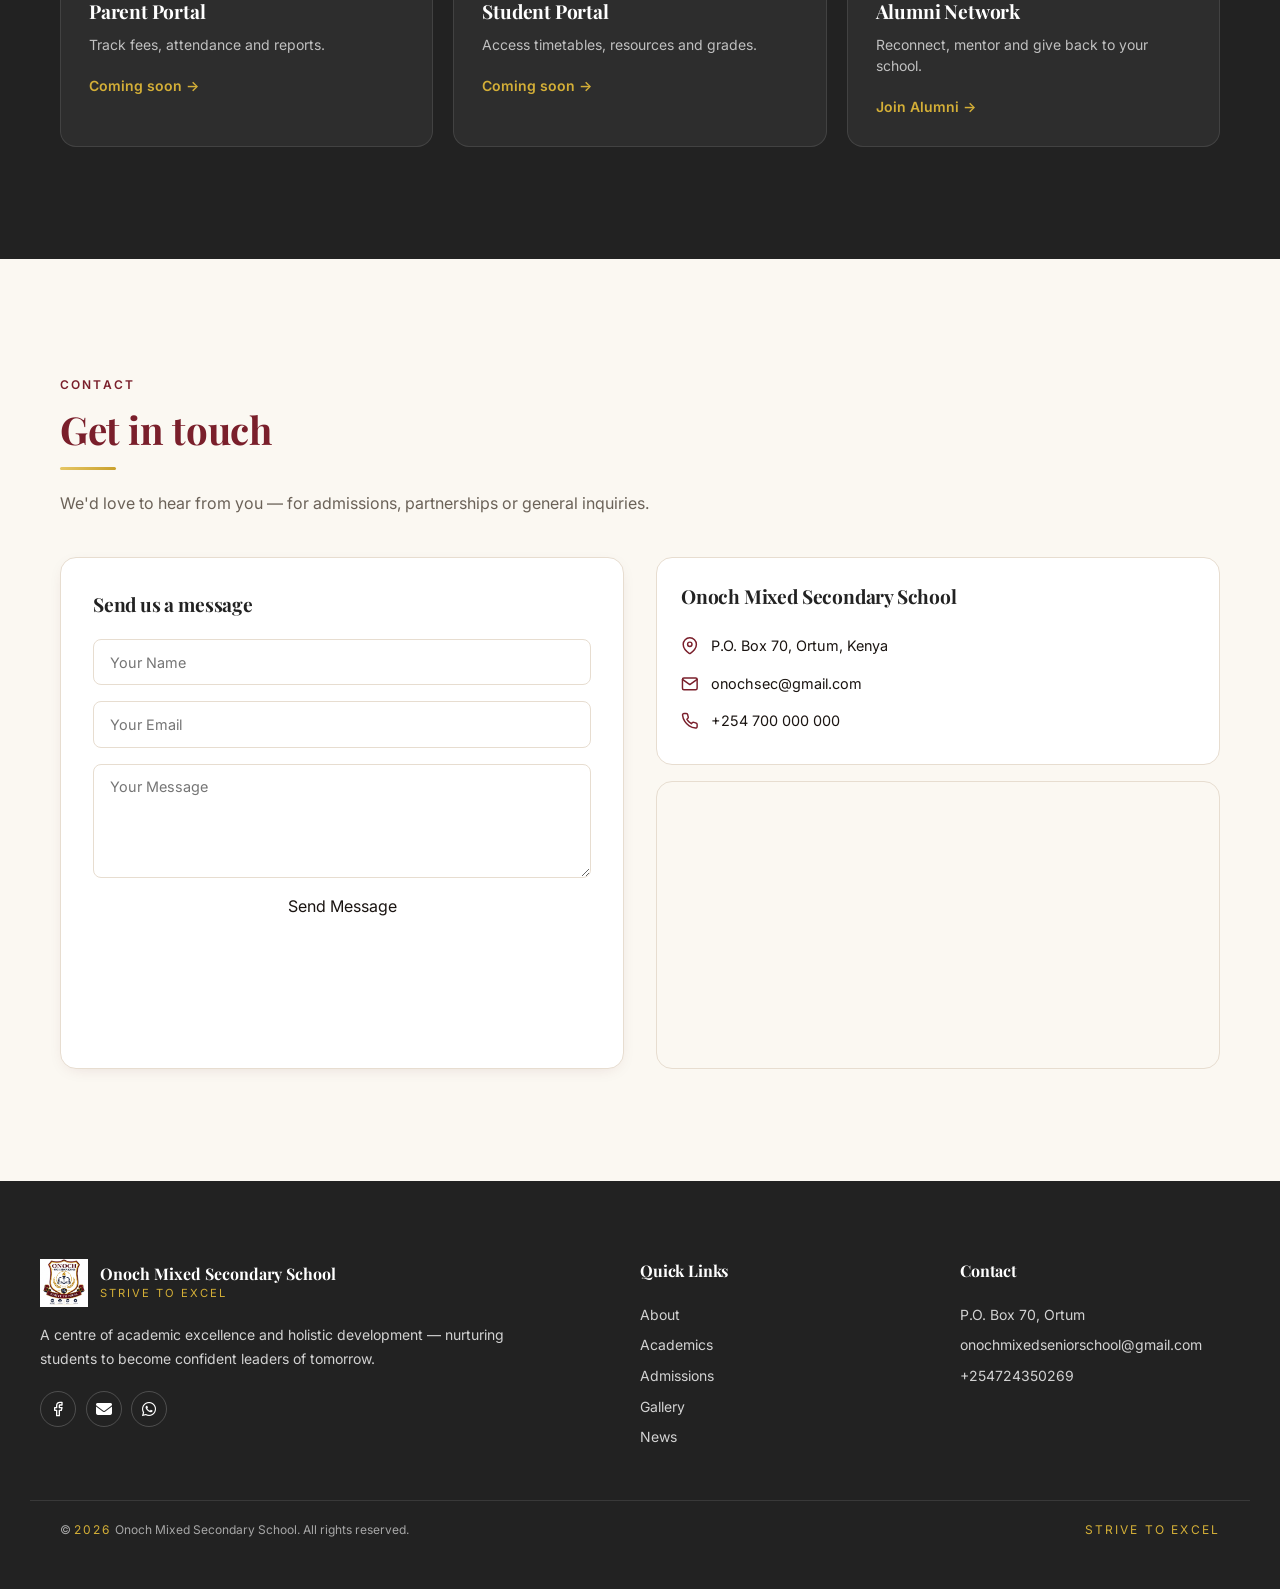
==== commit 8a3127b0: "Update index.html" ====
--- a/index.html
+++ b/index.html
@@ -324,7 +324,7 @@
           </figure>
 
           <figure class="tile">
-            <img src="assets/sctivity4.jpg" alt="">
+            <img src="assets/activity4.jpg" alt="">
             <figcaption class="cap">Building character, nurturing talent, and empowering the next generation of leaders.</figcaption>
           </figure>
 
@@ -332,6 +332,20 @@
             <img src="assets/activity5.jpg" alt="">
             <figcaption class="cap">Every classroom tells a story of growth, friendship, discovery, and success.</figcaption>
           </figure>
+                    <figure class="tile">
+            <img src="assets/activity6.jpg" alt="">
+            <figcaption class="cap">Where knowledge meets creativity, and every student is inspired to achieve excellence.</figcaption>
+          </figure>
+
+          <figure class="tile">
+            <img src="assets/activity7.jpg" alt="">
+            <figcaption class="cap">Building character, nurturing talent, and empowering the next generation of leaders.</figcaption>
+          </figure>
+
+          <figure class="tile">
+            <img src="assets/activity8.jpg" alt="">
+            <figcaption class="cap">Every classroom tells a story of growth, friendship, discovery, and success.</figcaption>
+            </figure>
         </div>
       </div>
 
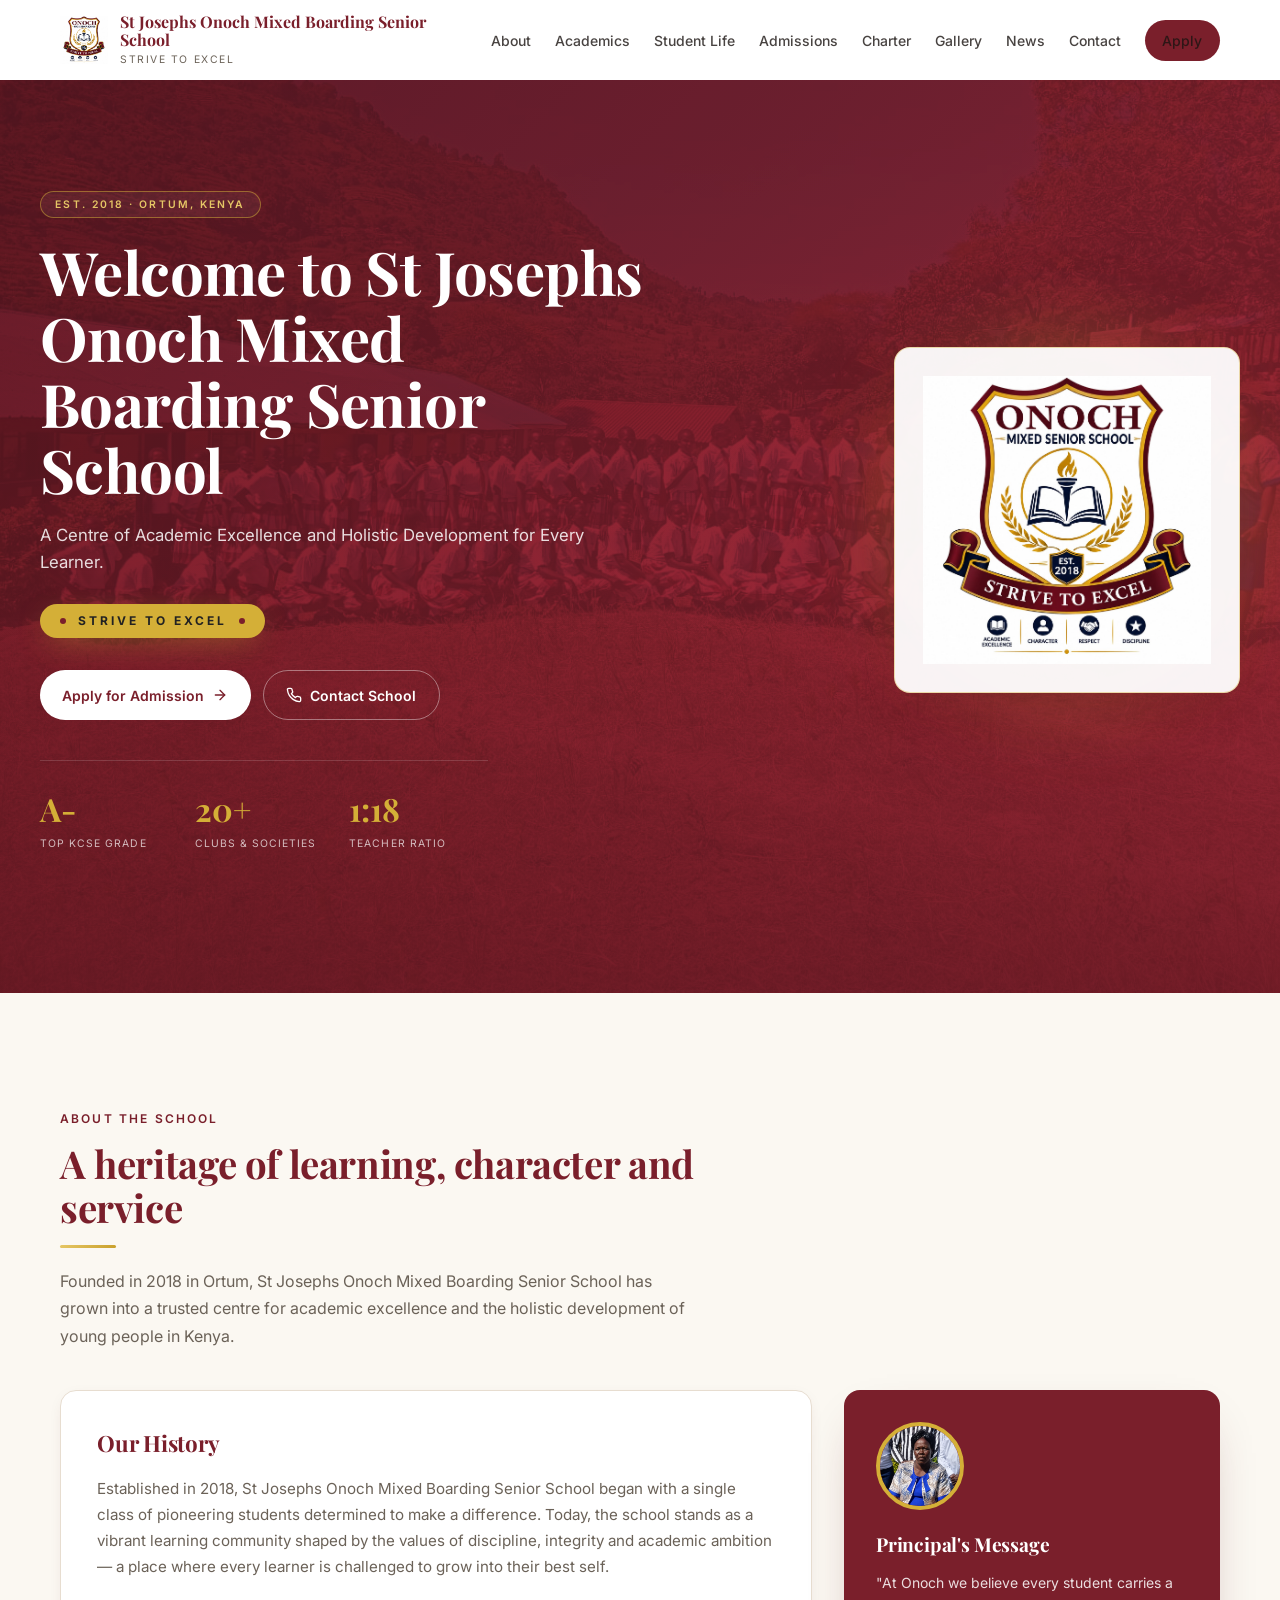
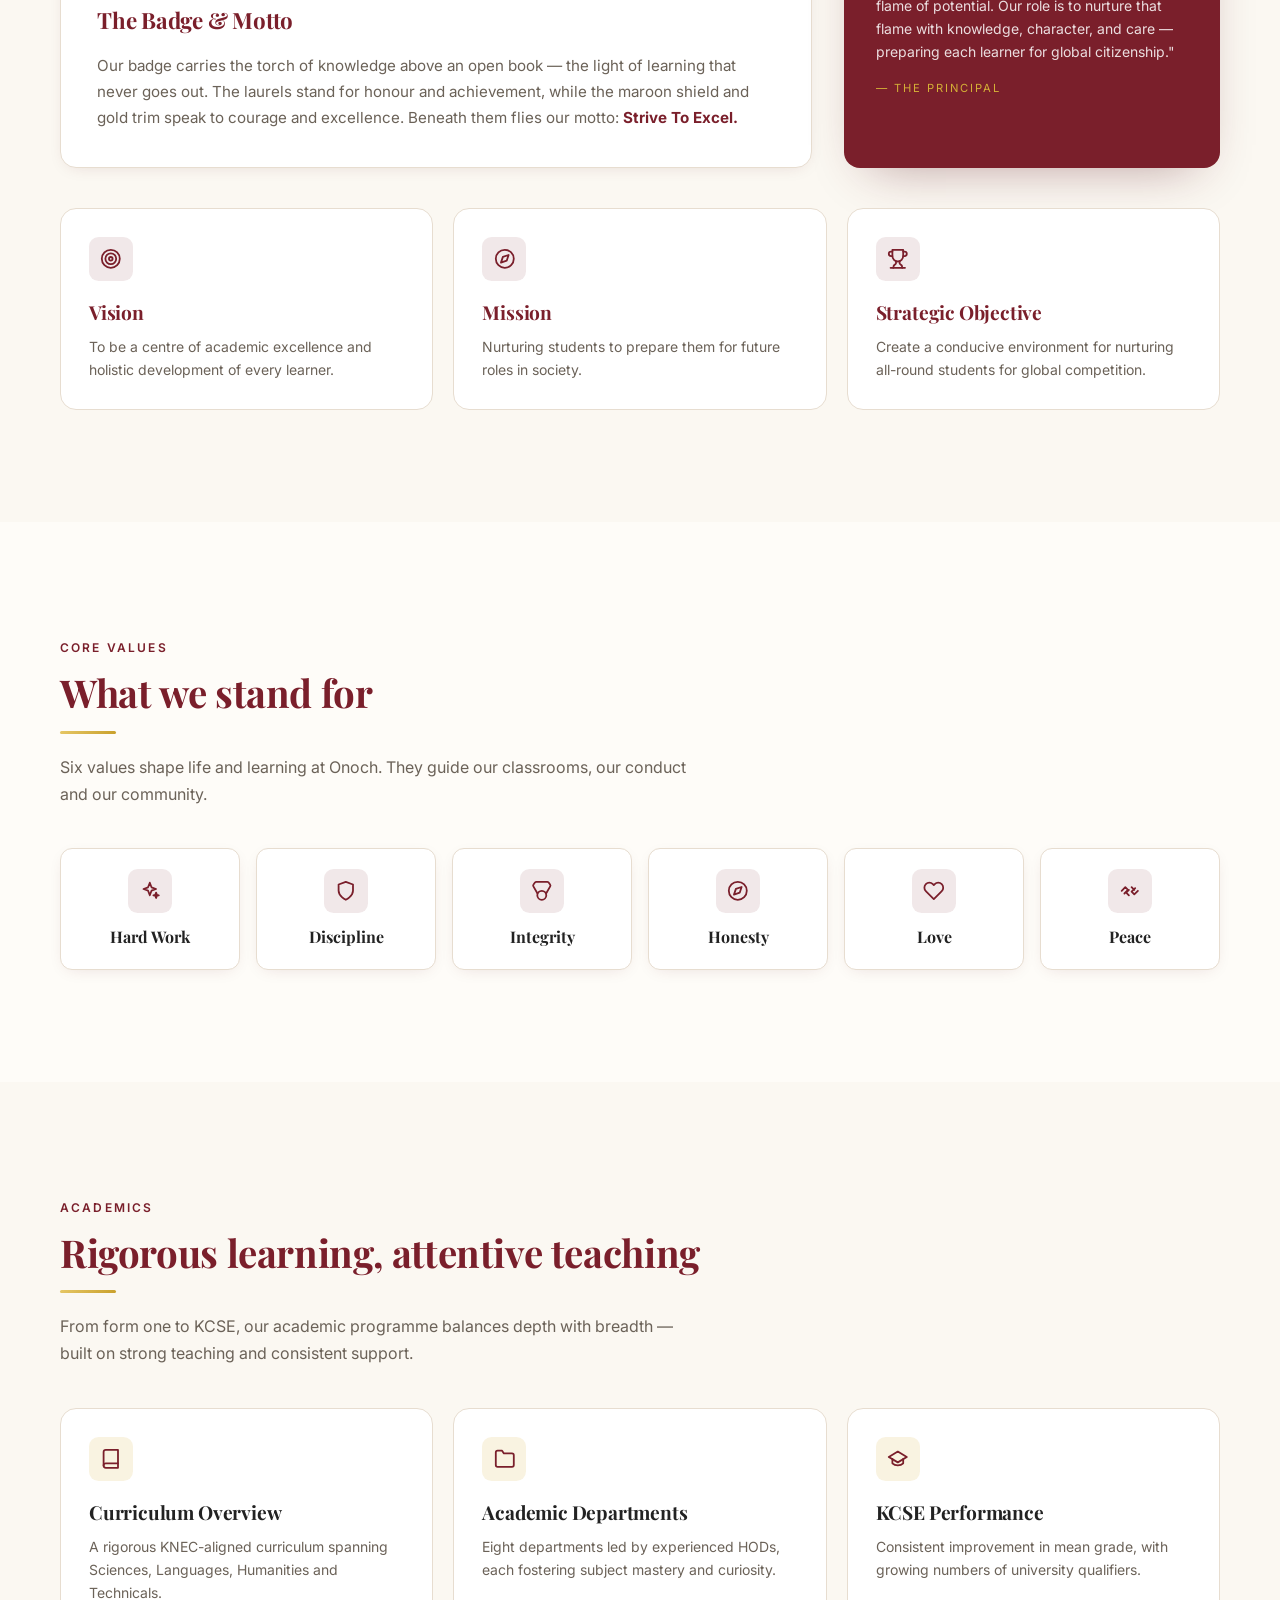
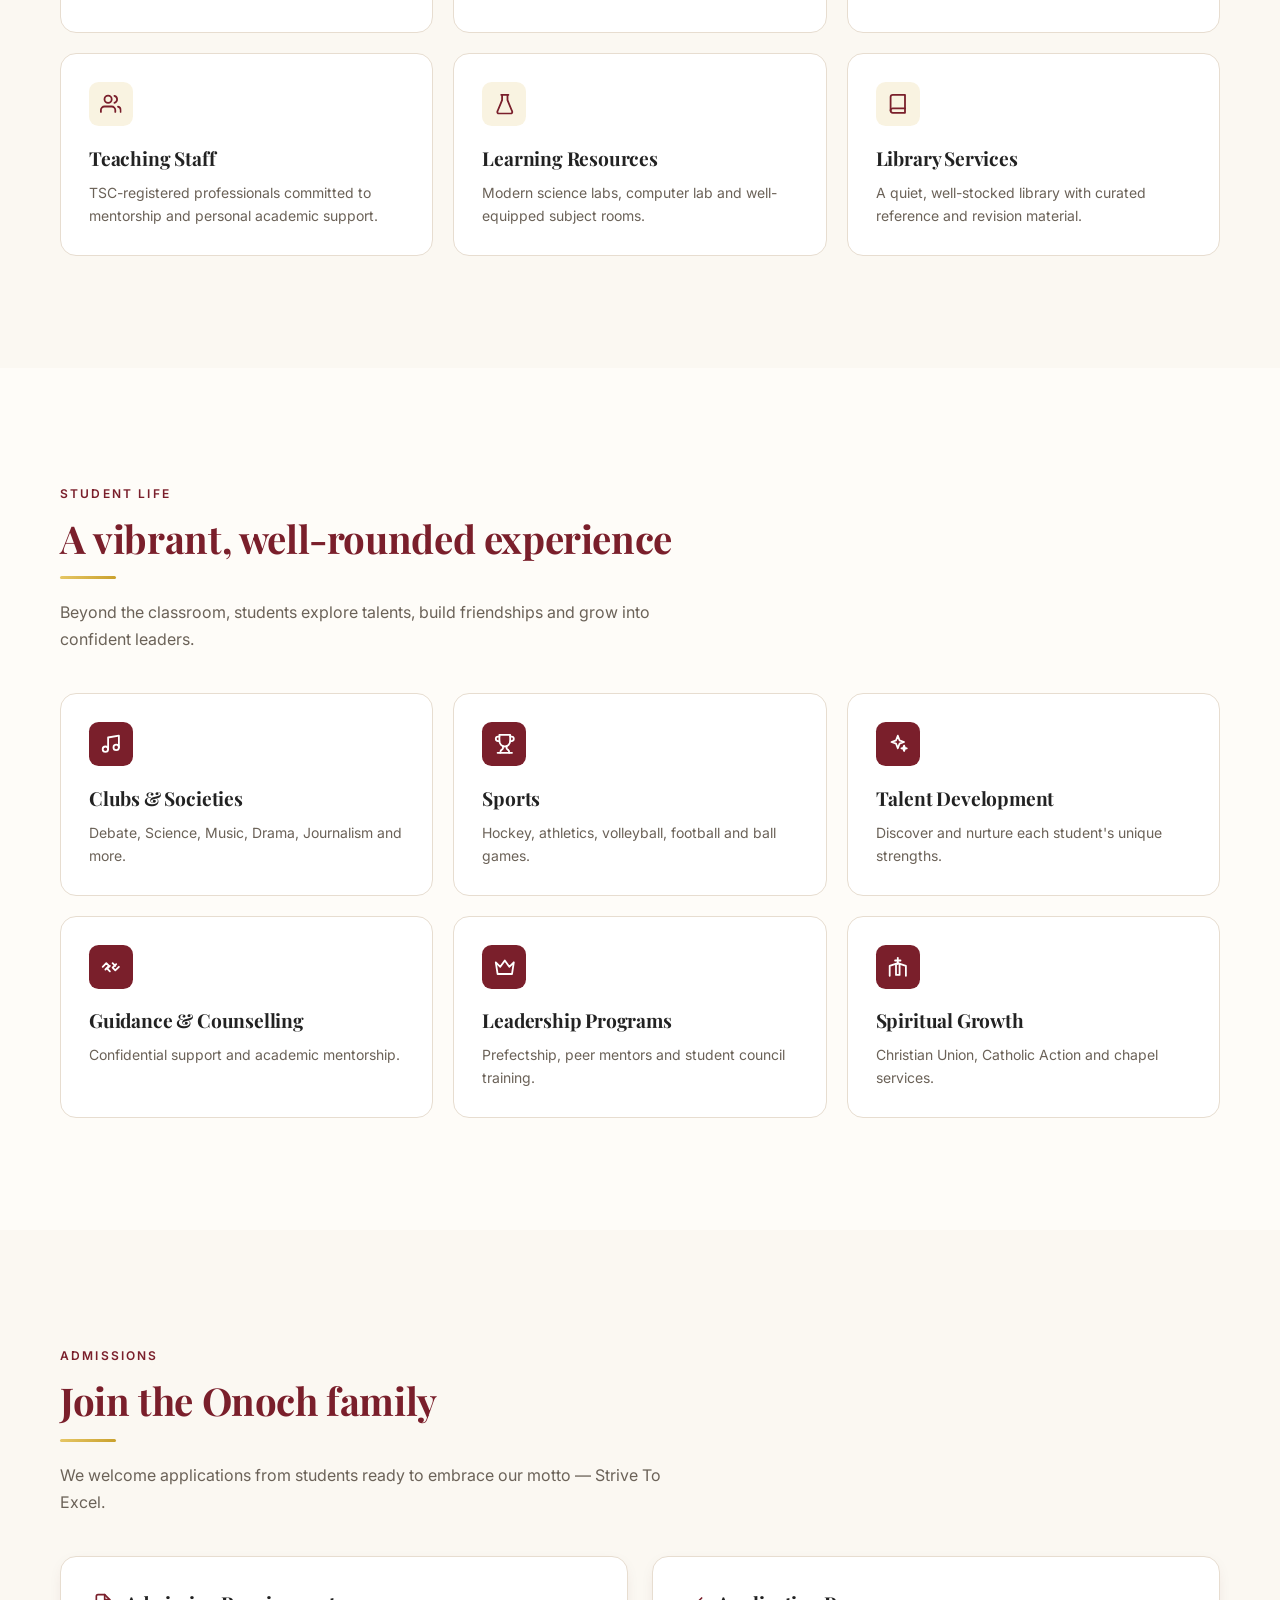
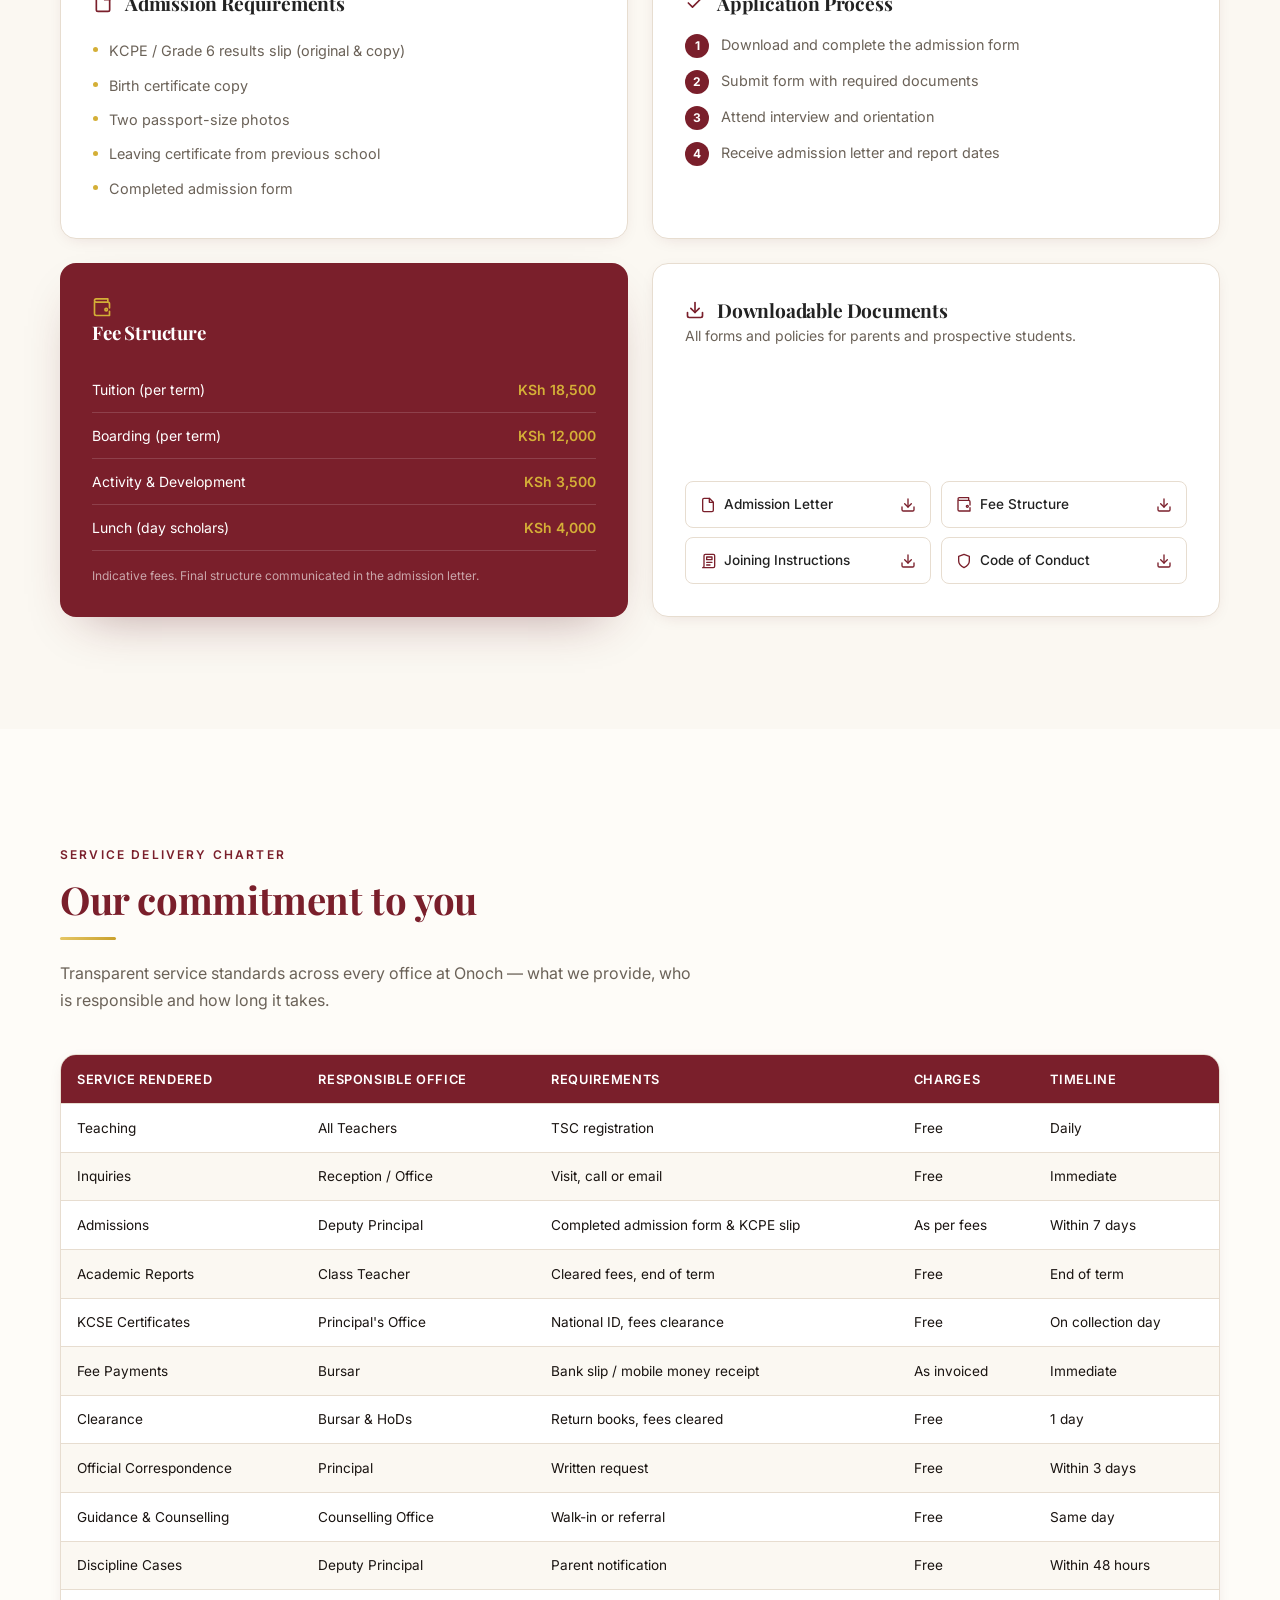
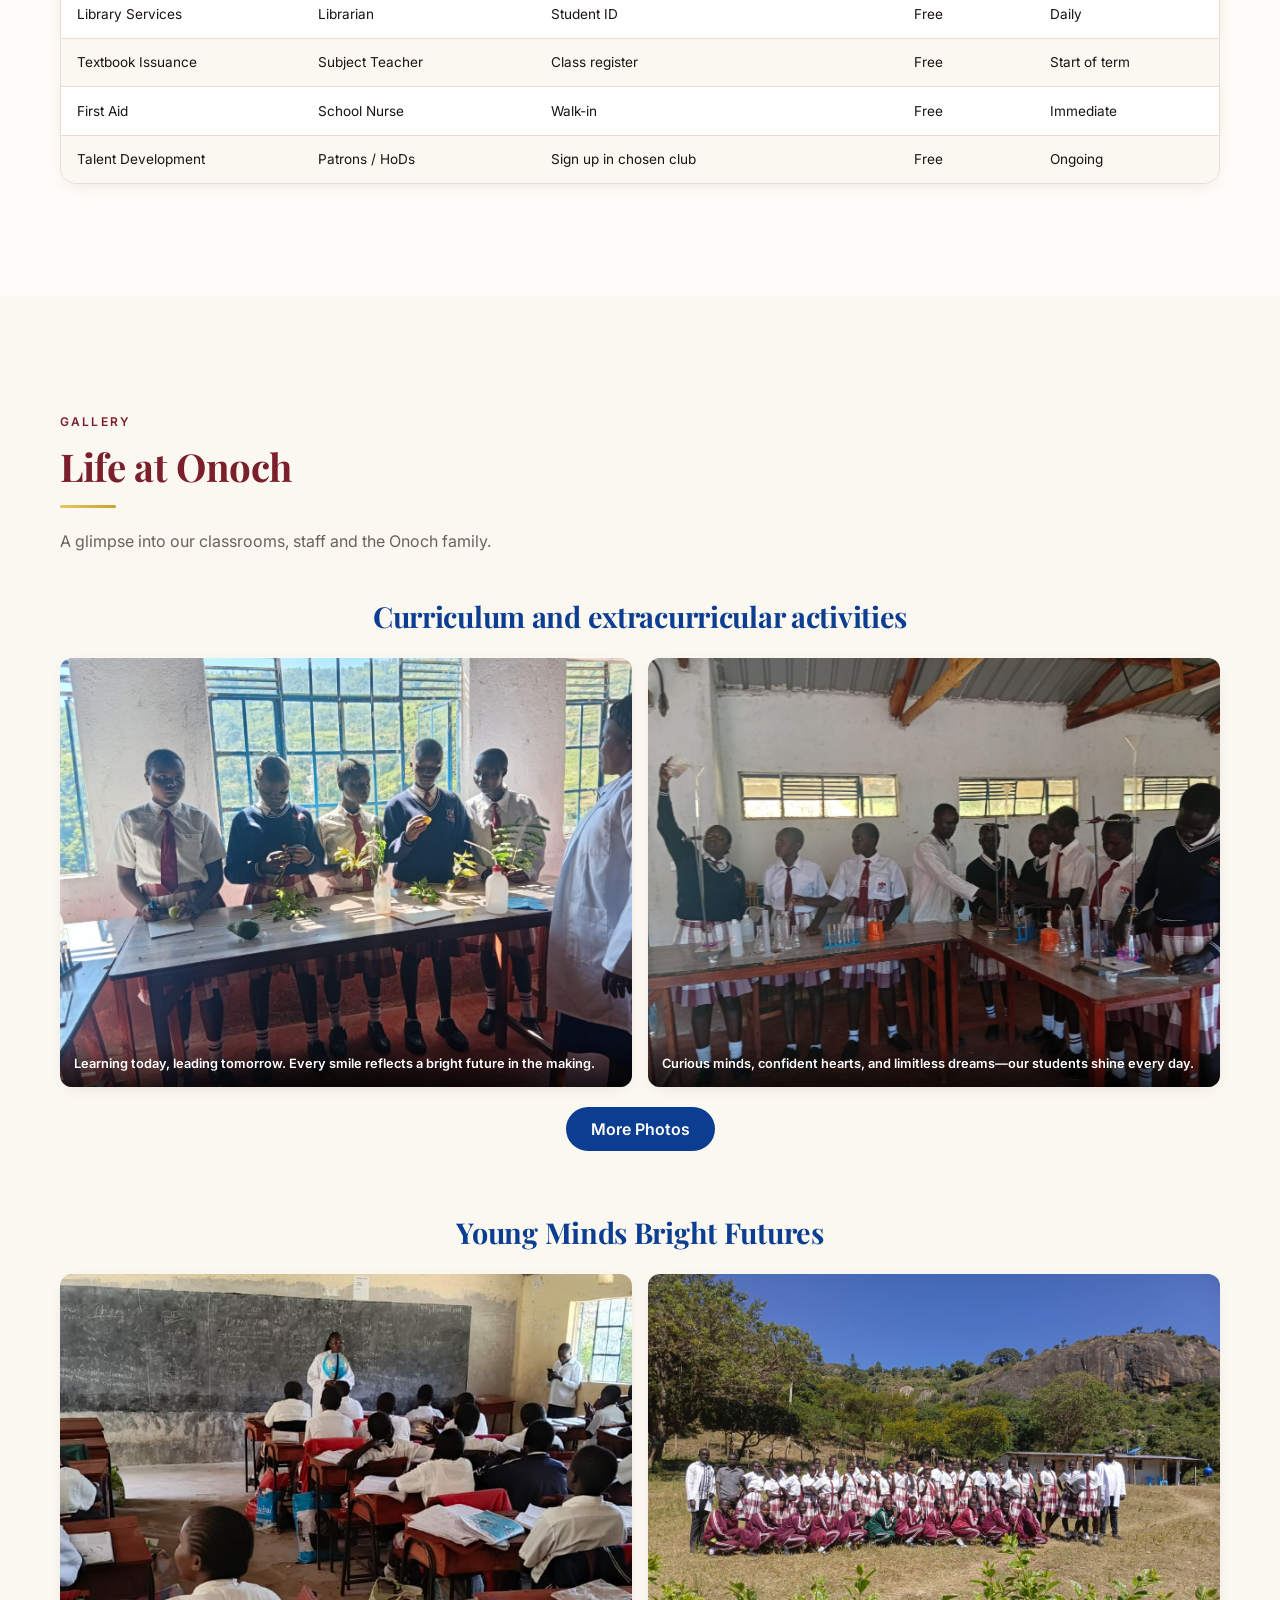
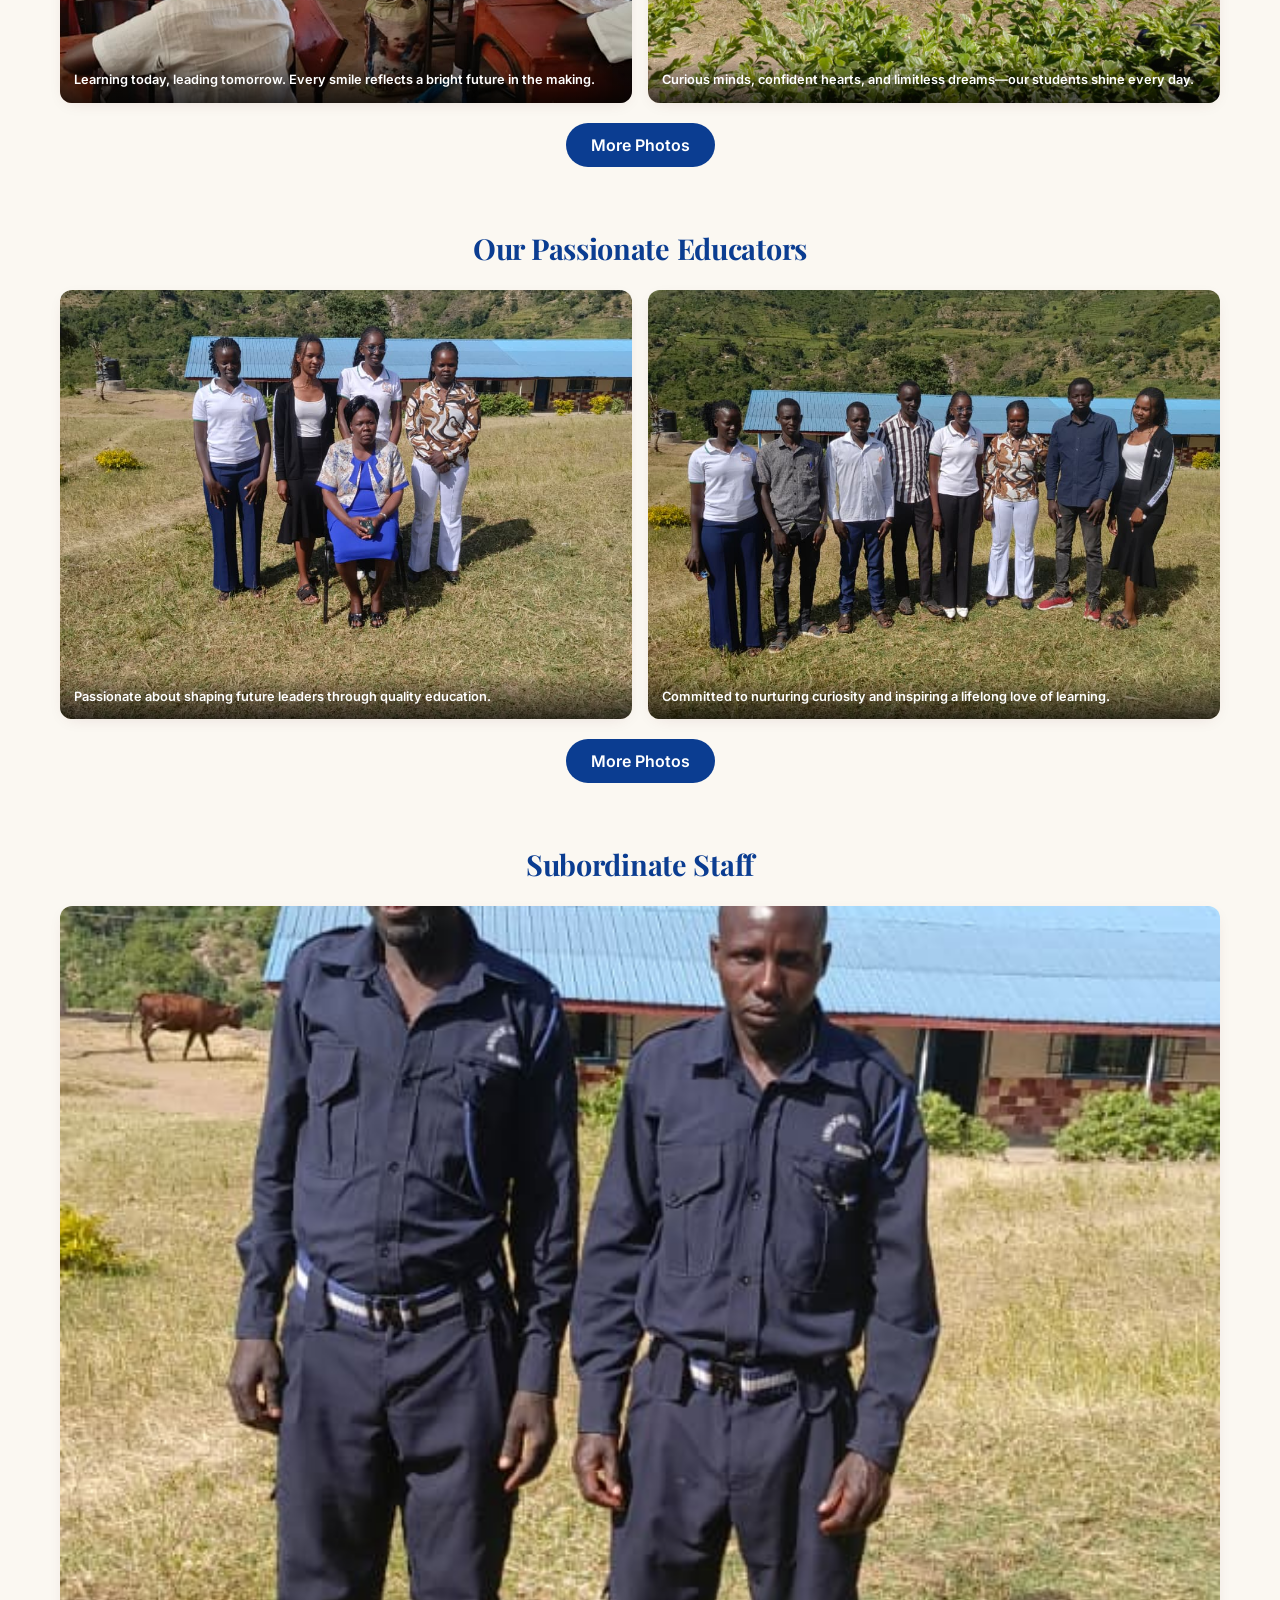
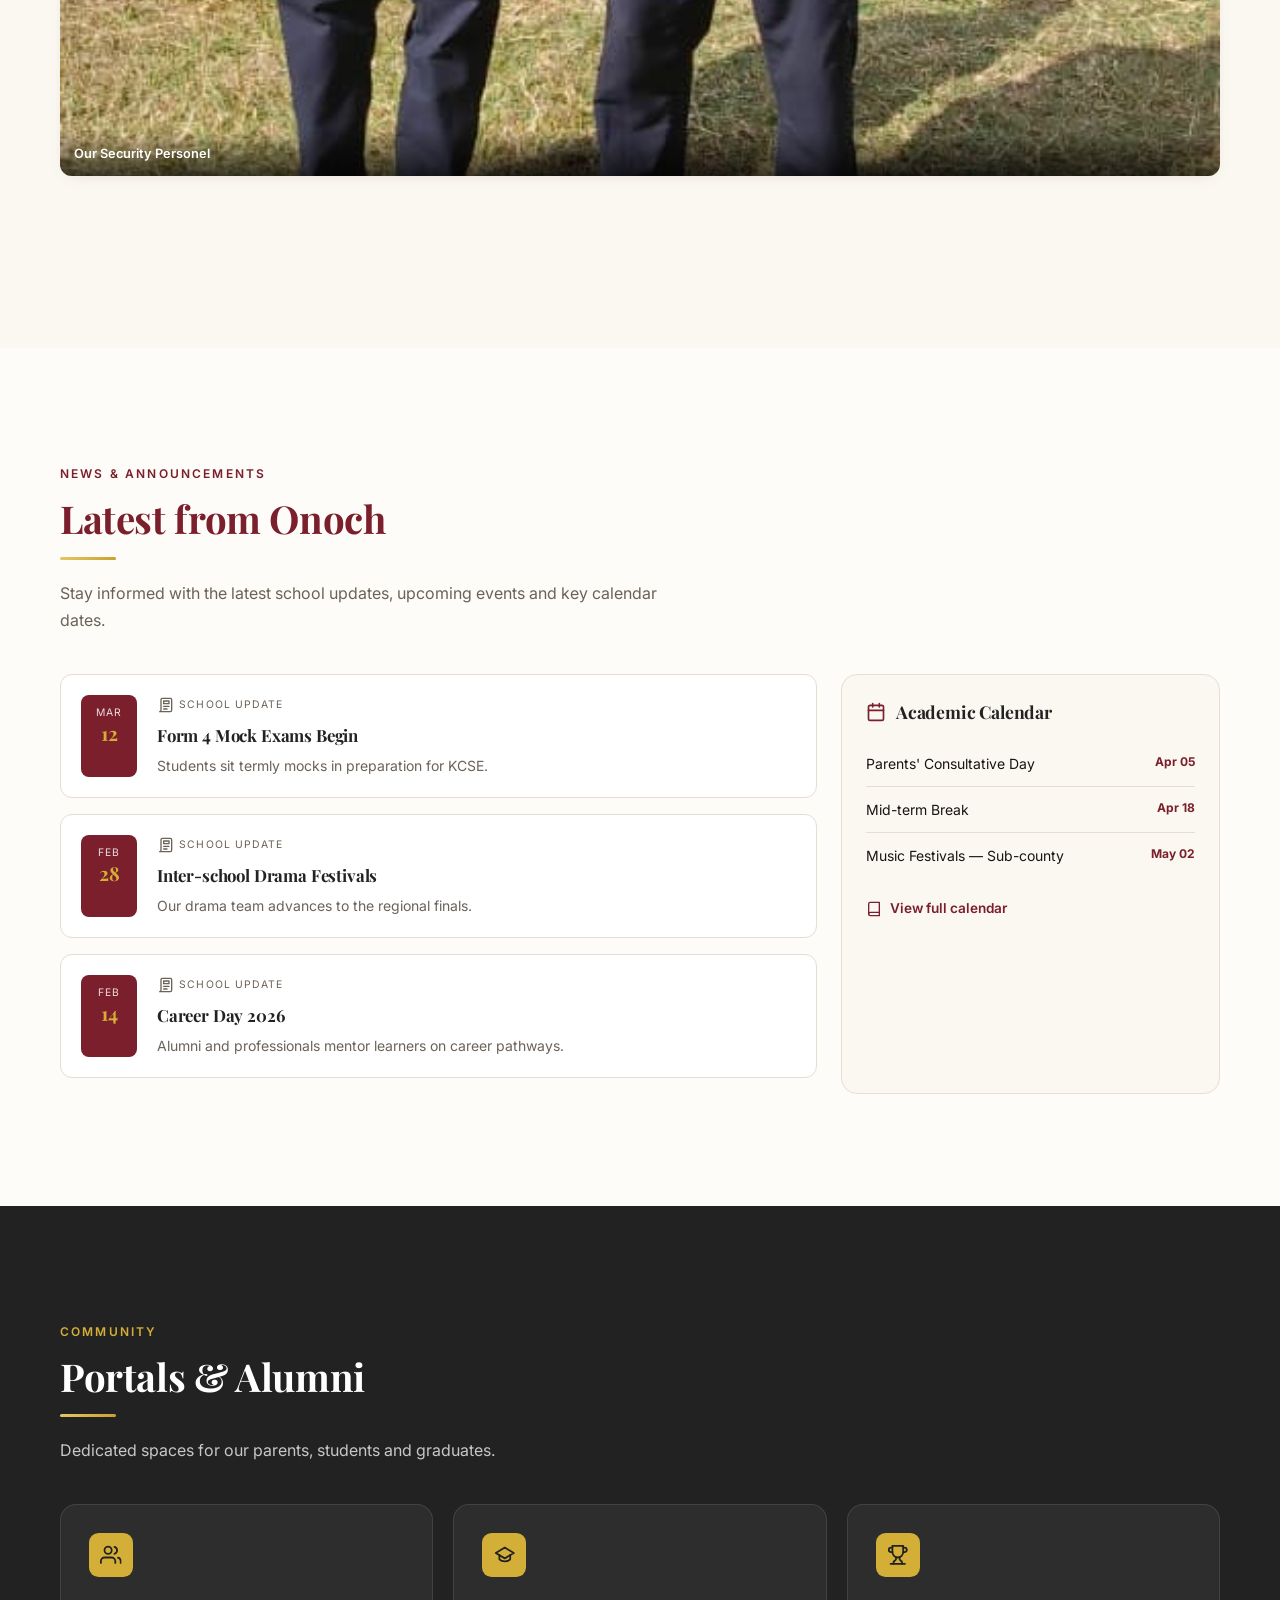
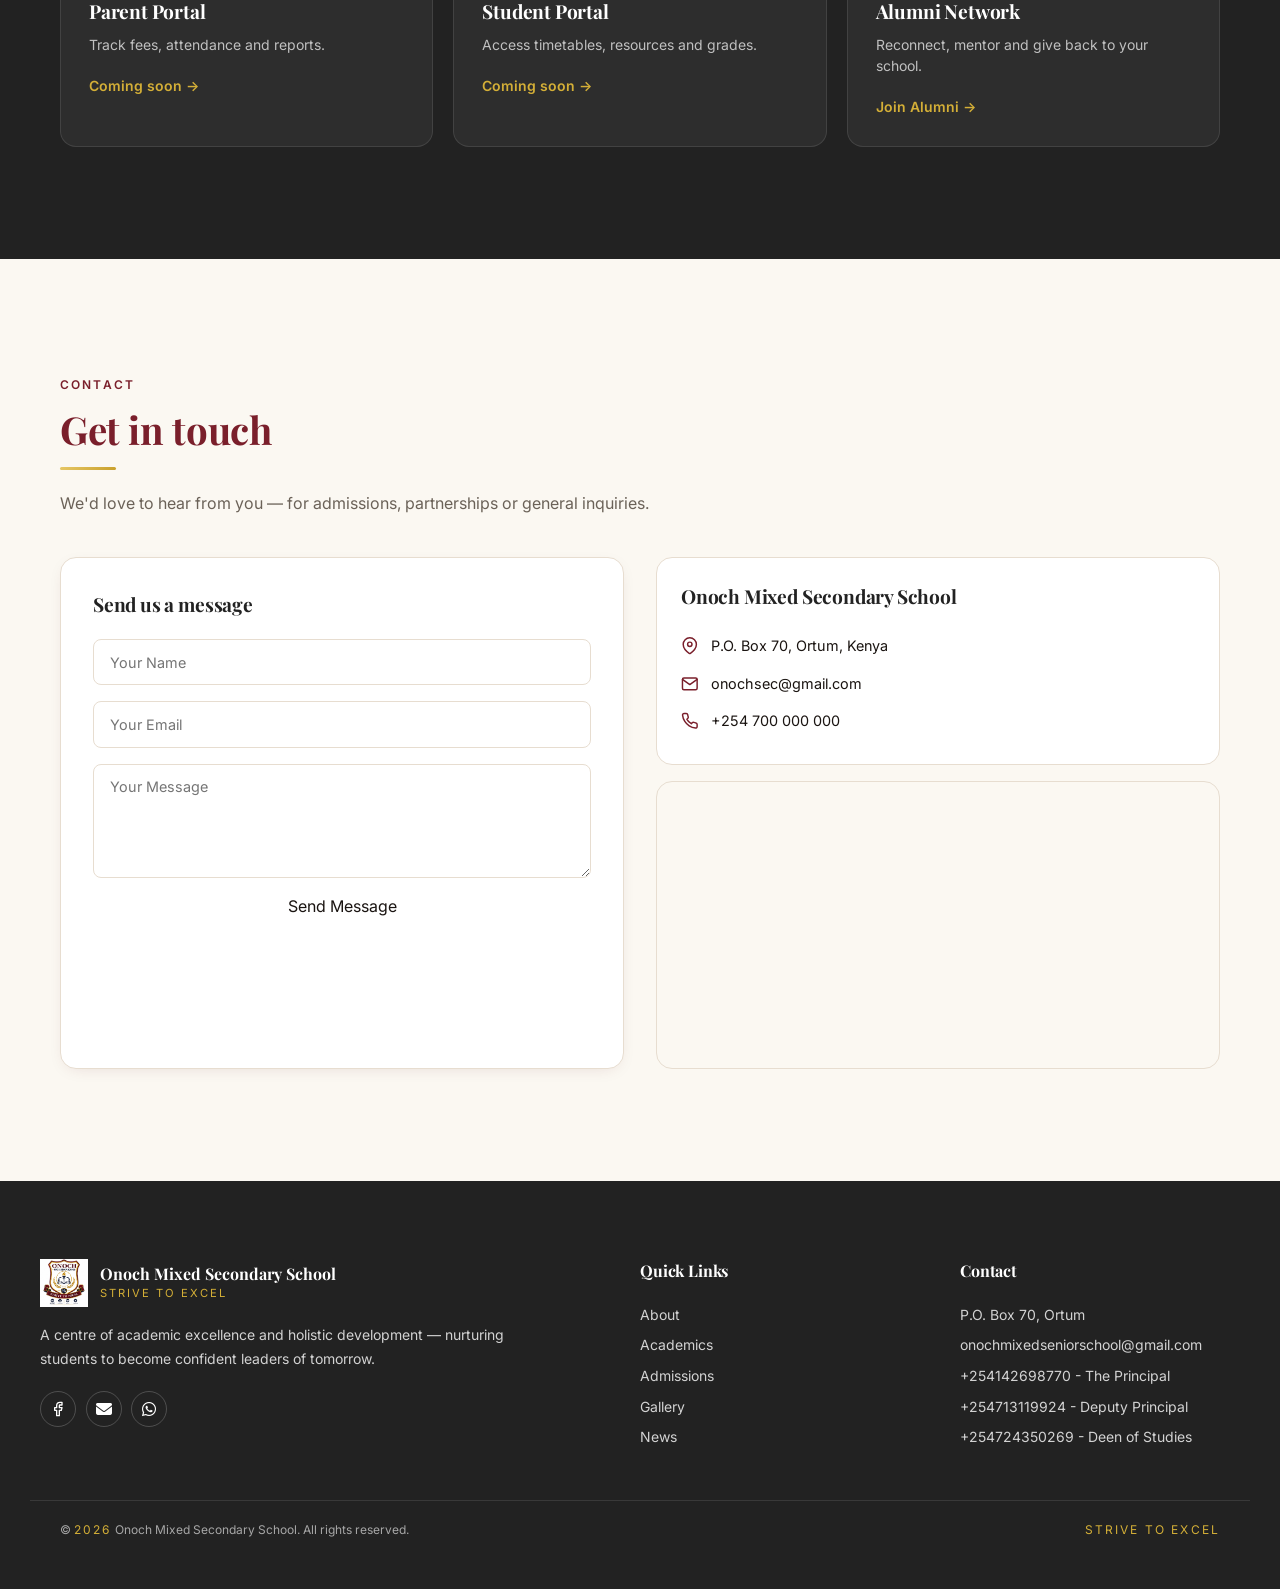
==== commit 70c61793: "Update index.html" ====
--- a/index.html
+++ b/index.html
@@ -602,7 +602,9 @@
       <ul>
         <li>P.O. Box 70, Ortum</li>
         <li>onochmixedseniorschool@gmail.com</li>
-        <li>+254724350269</li>
+        <li>+254142698770 - The Principal</li>
+        <li>+254713119924 - Deputy Principal</li>
+        <li>+254724350269 - Deen of Studies</li>
       </ul>
     </div>
   </div>
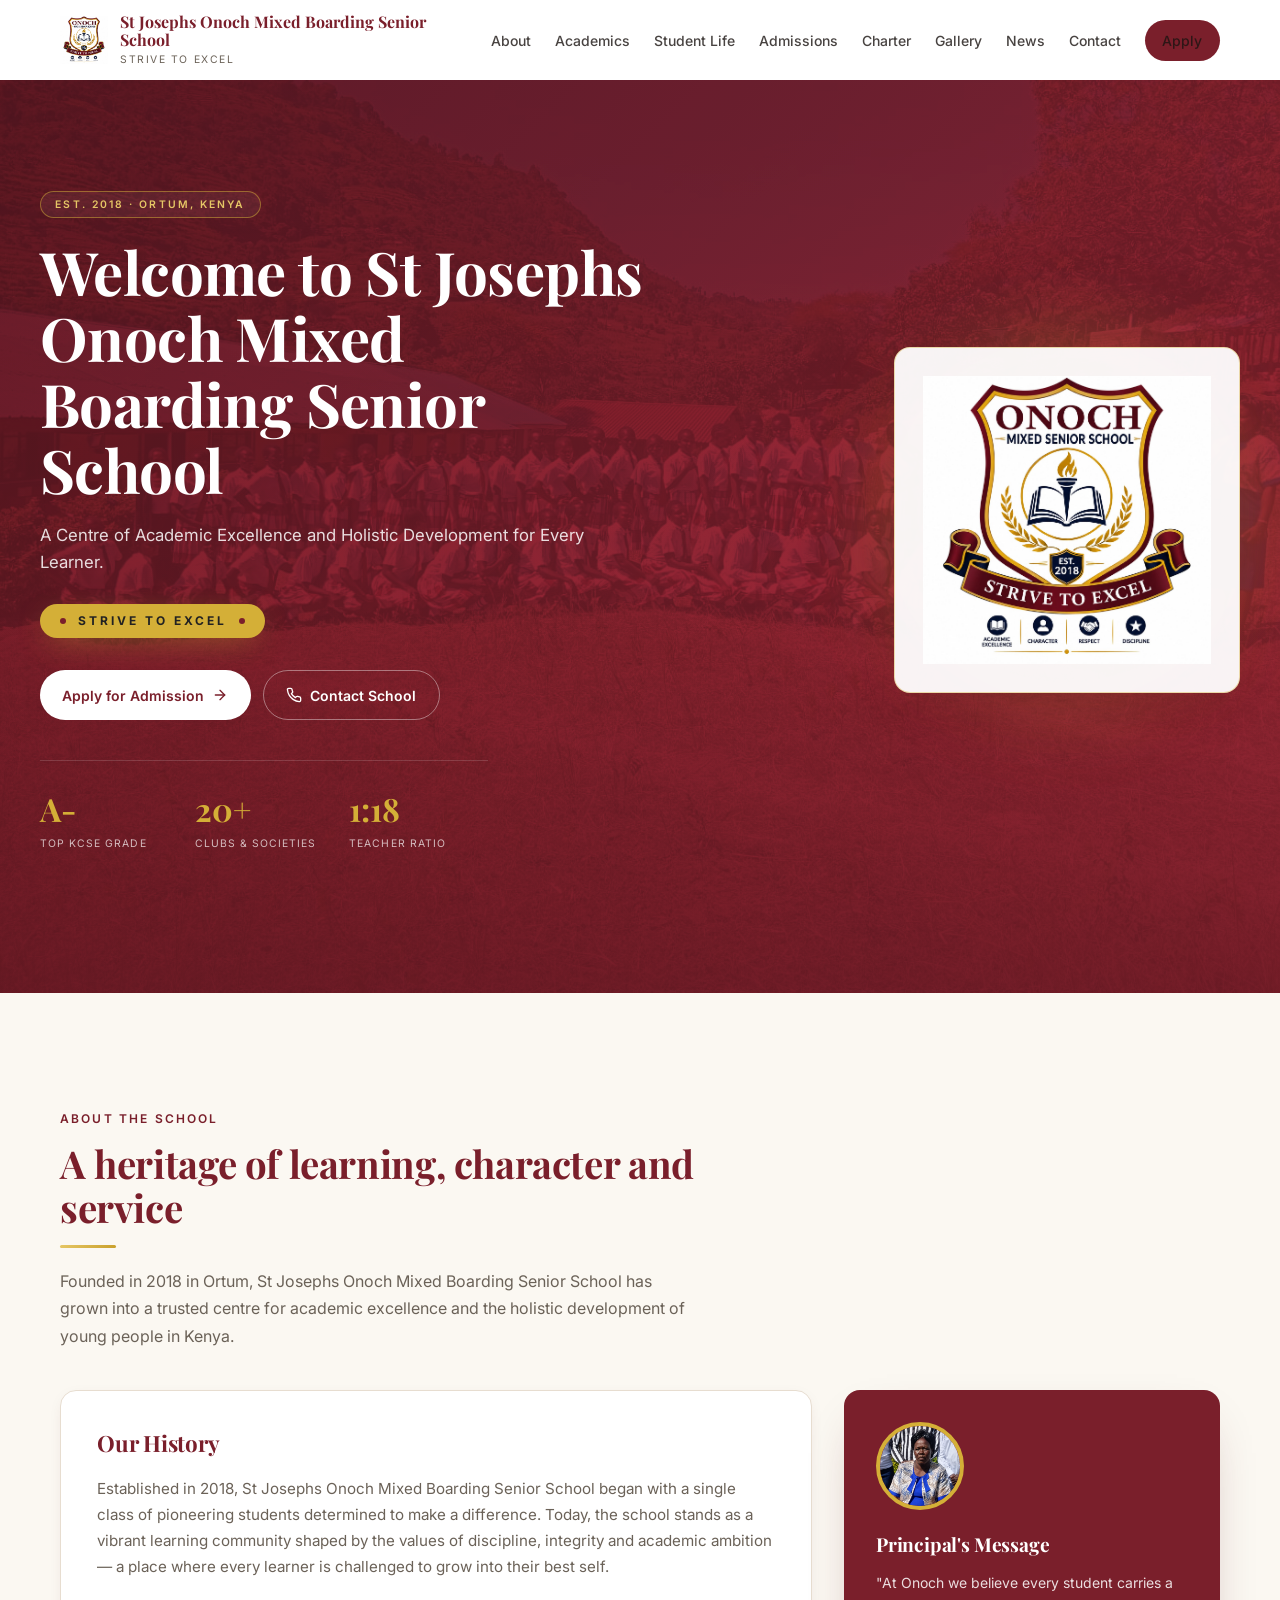
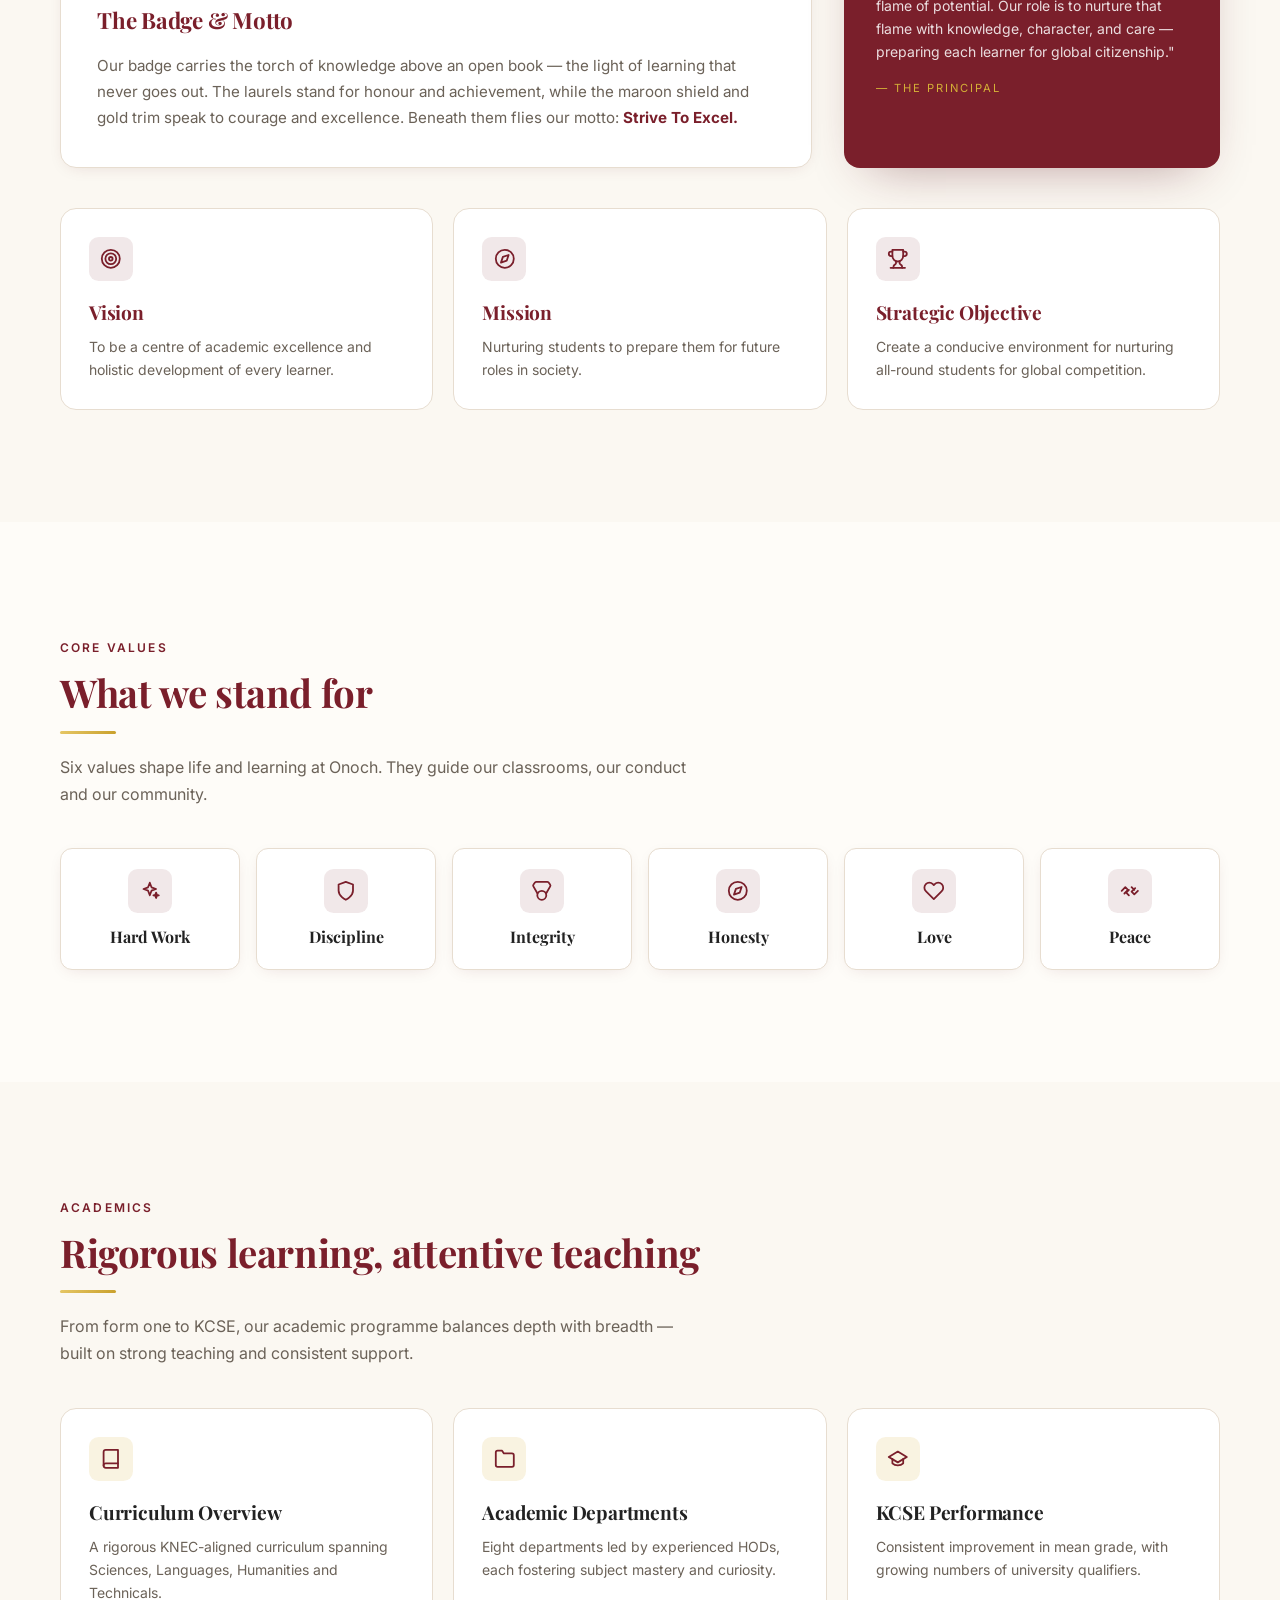
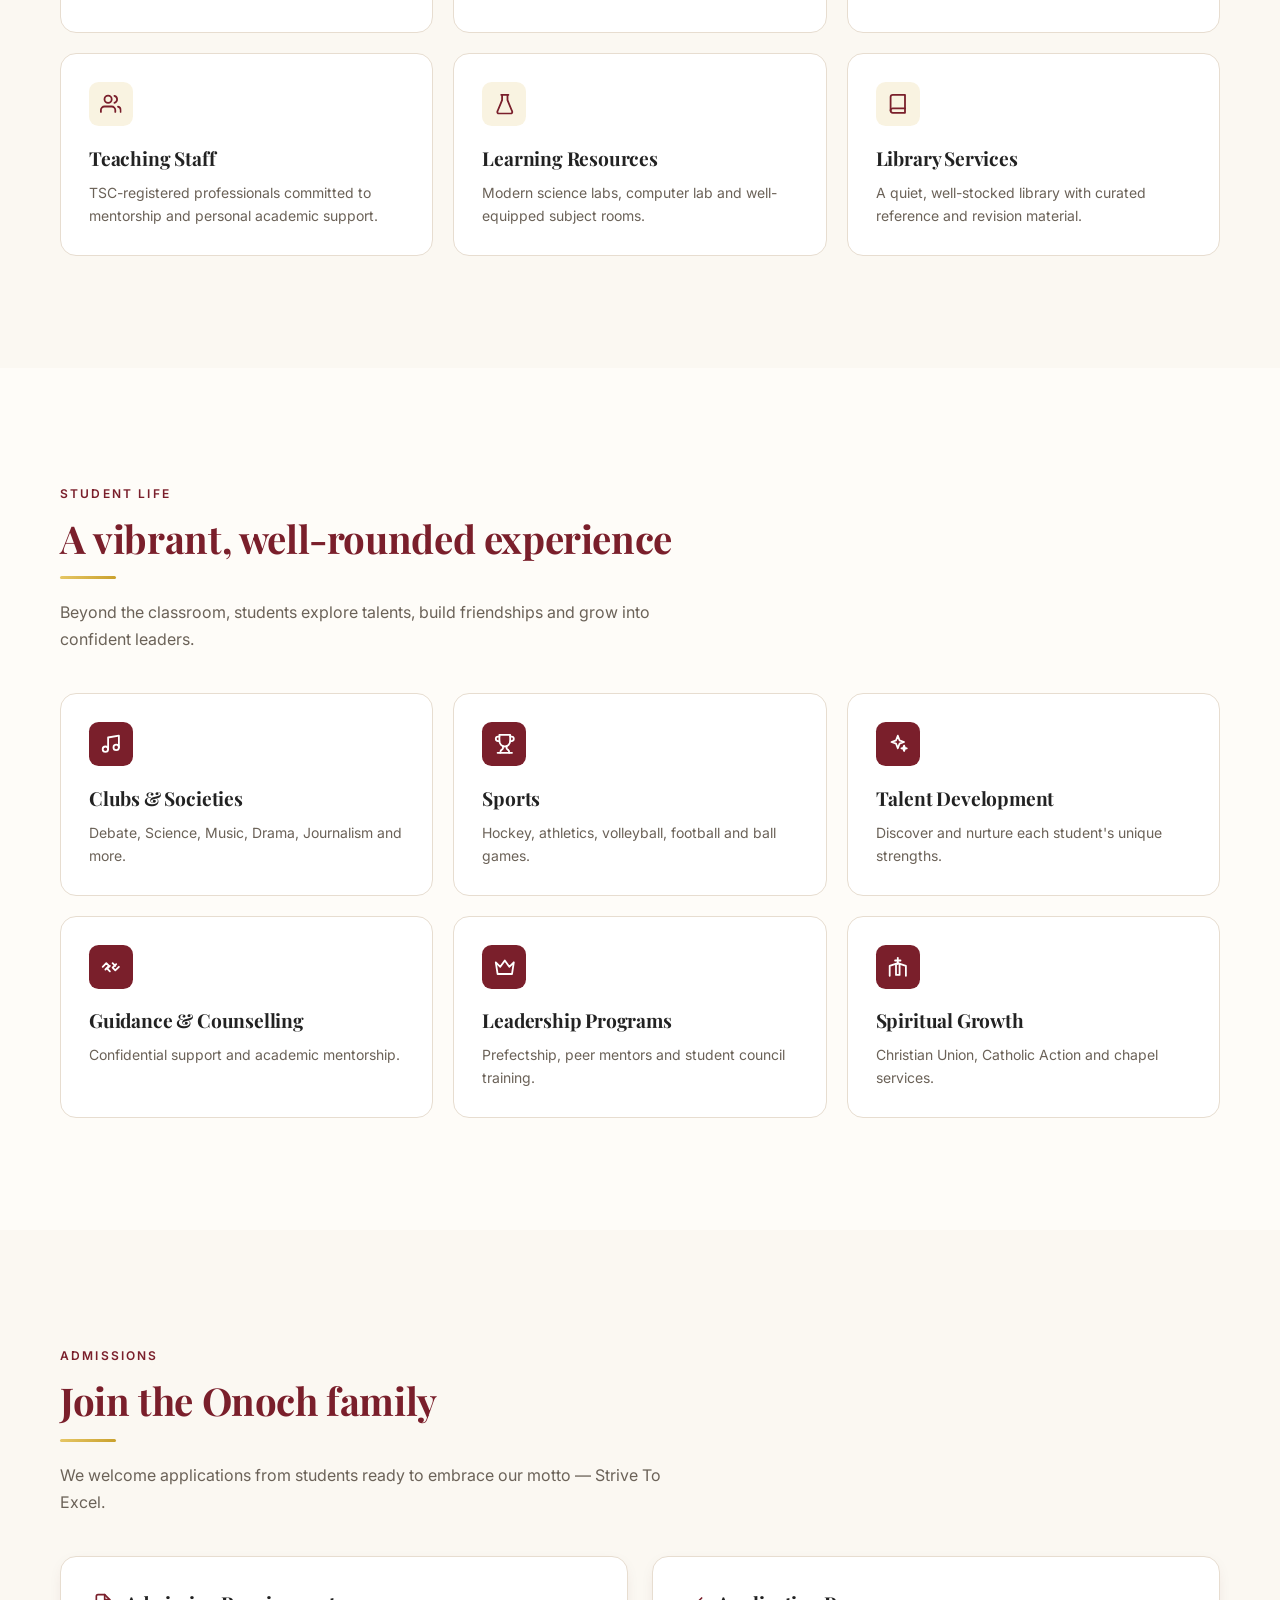
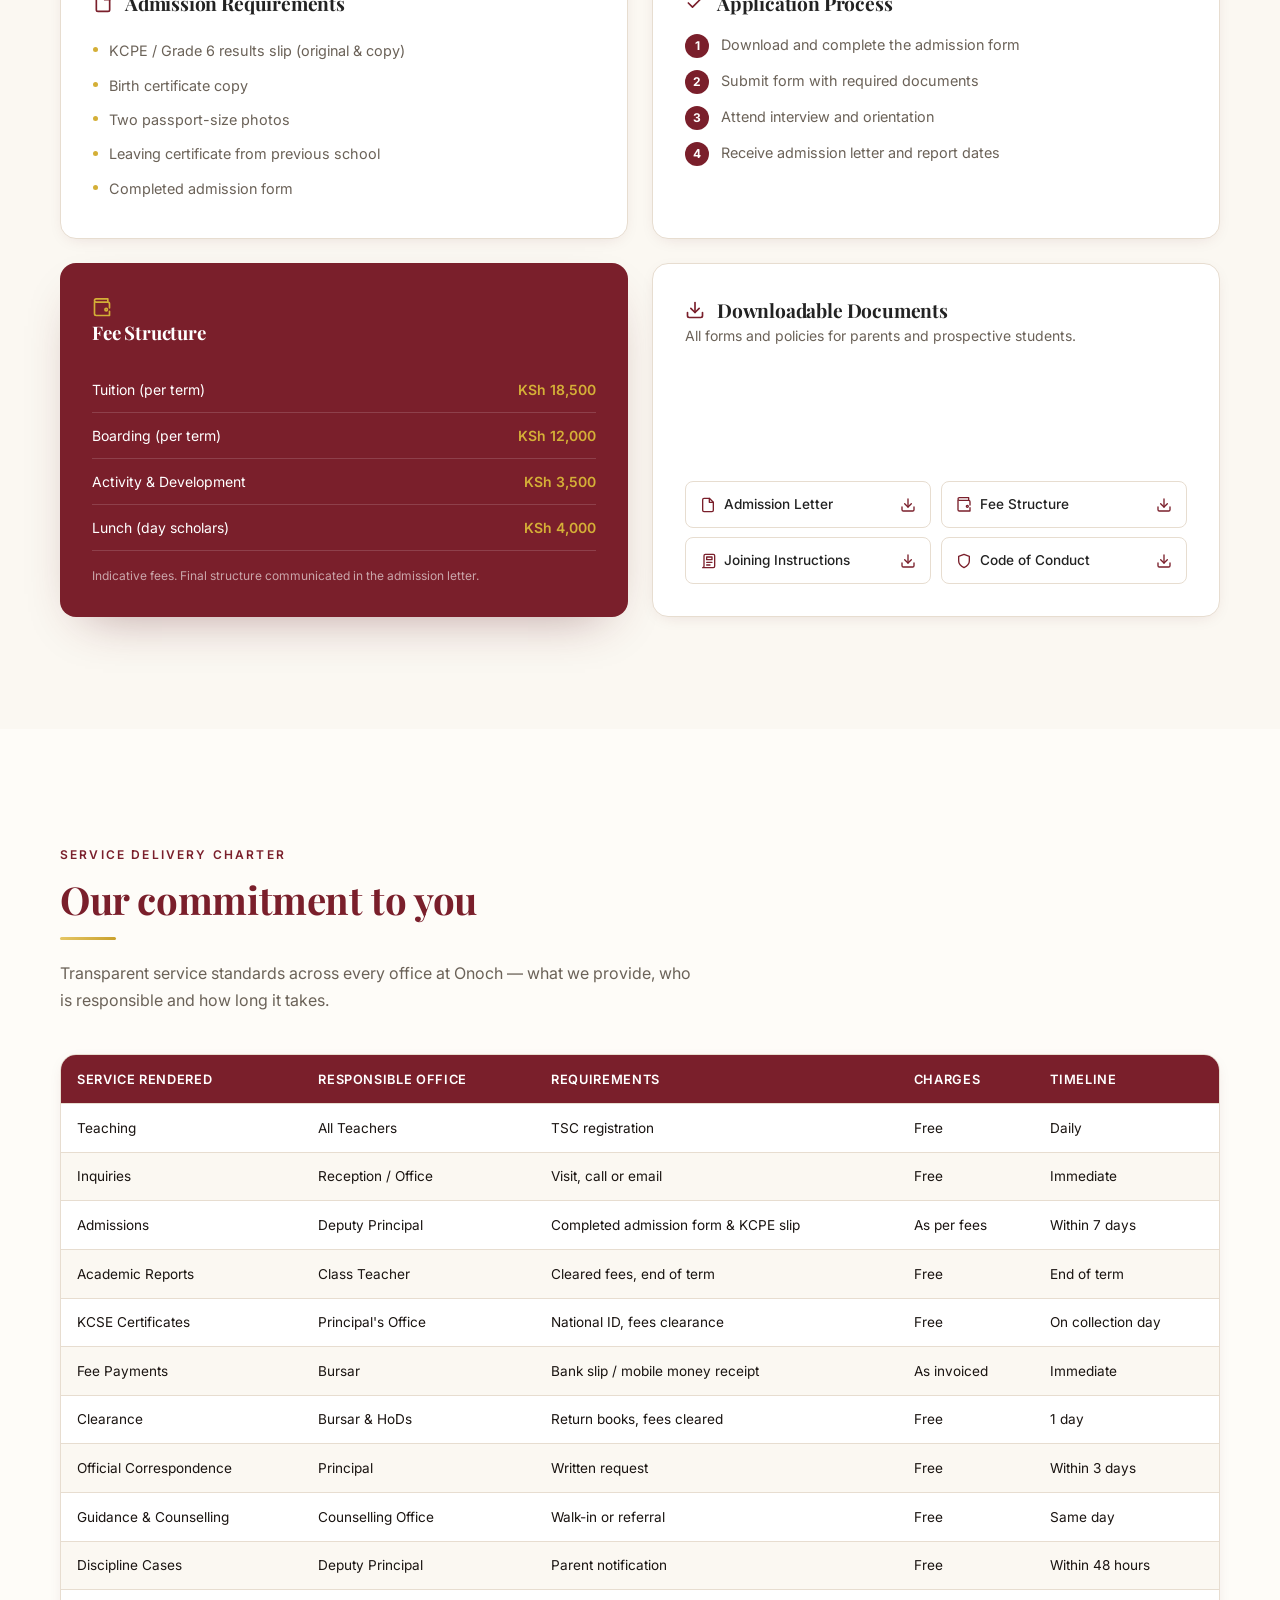
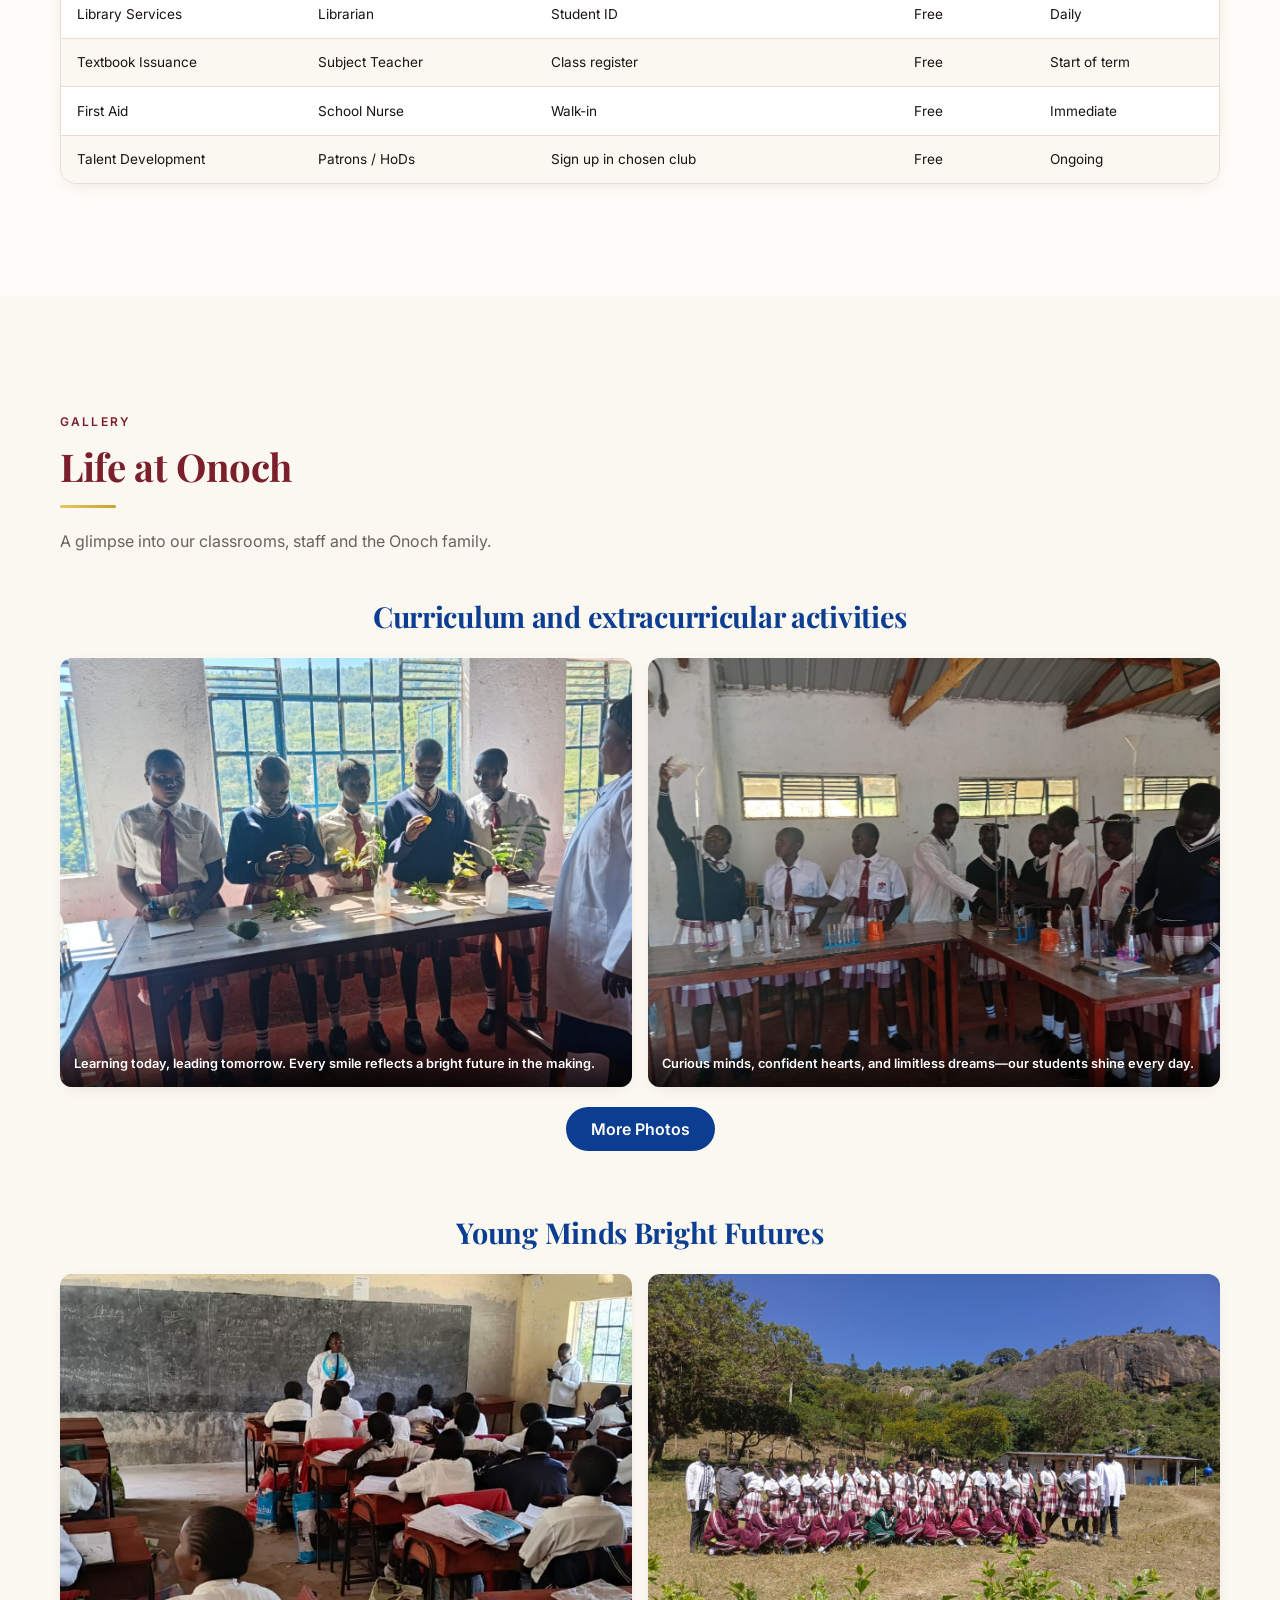
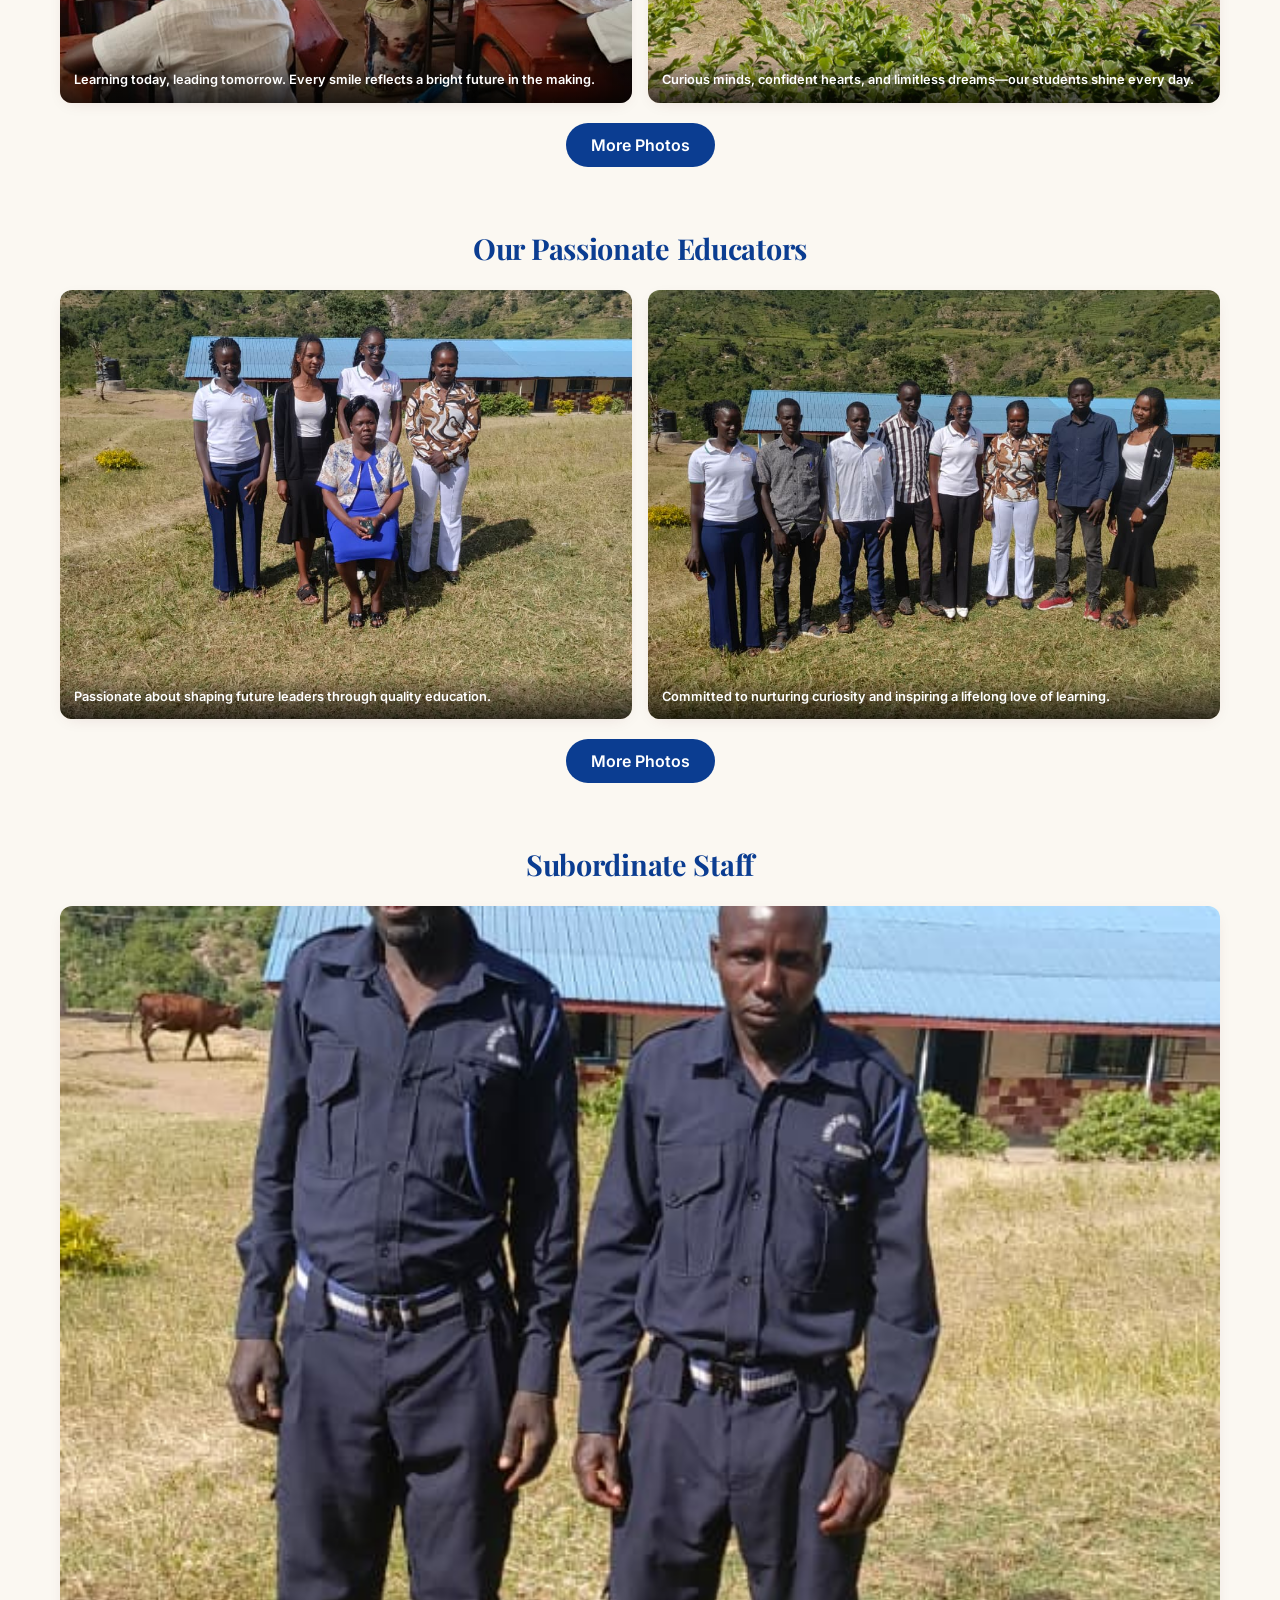
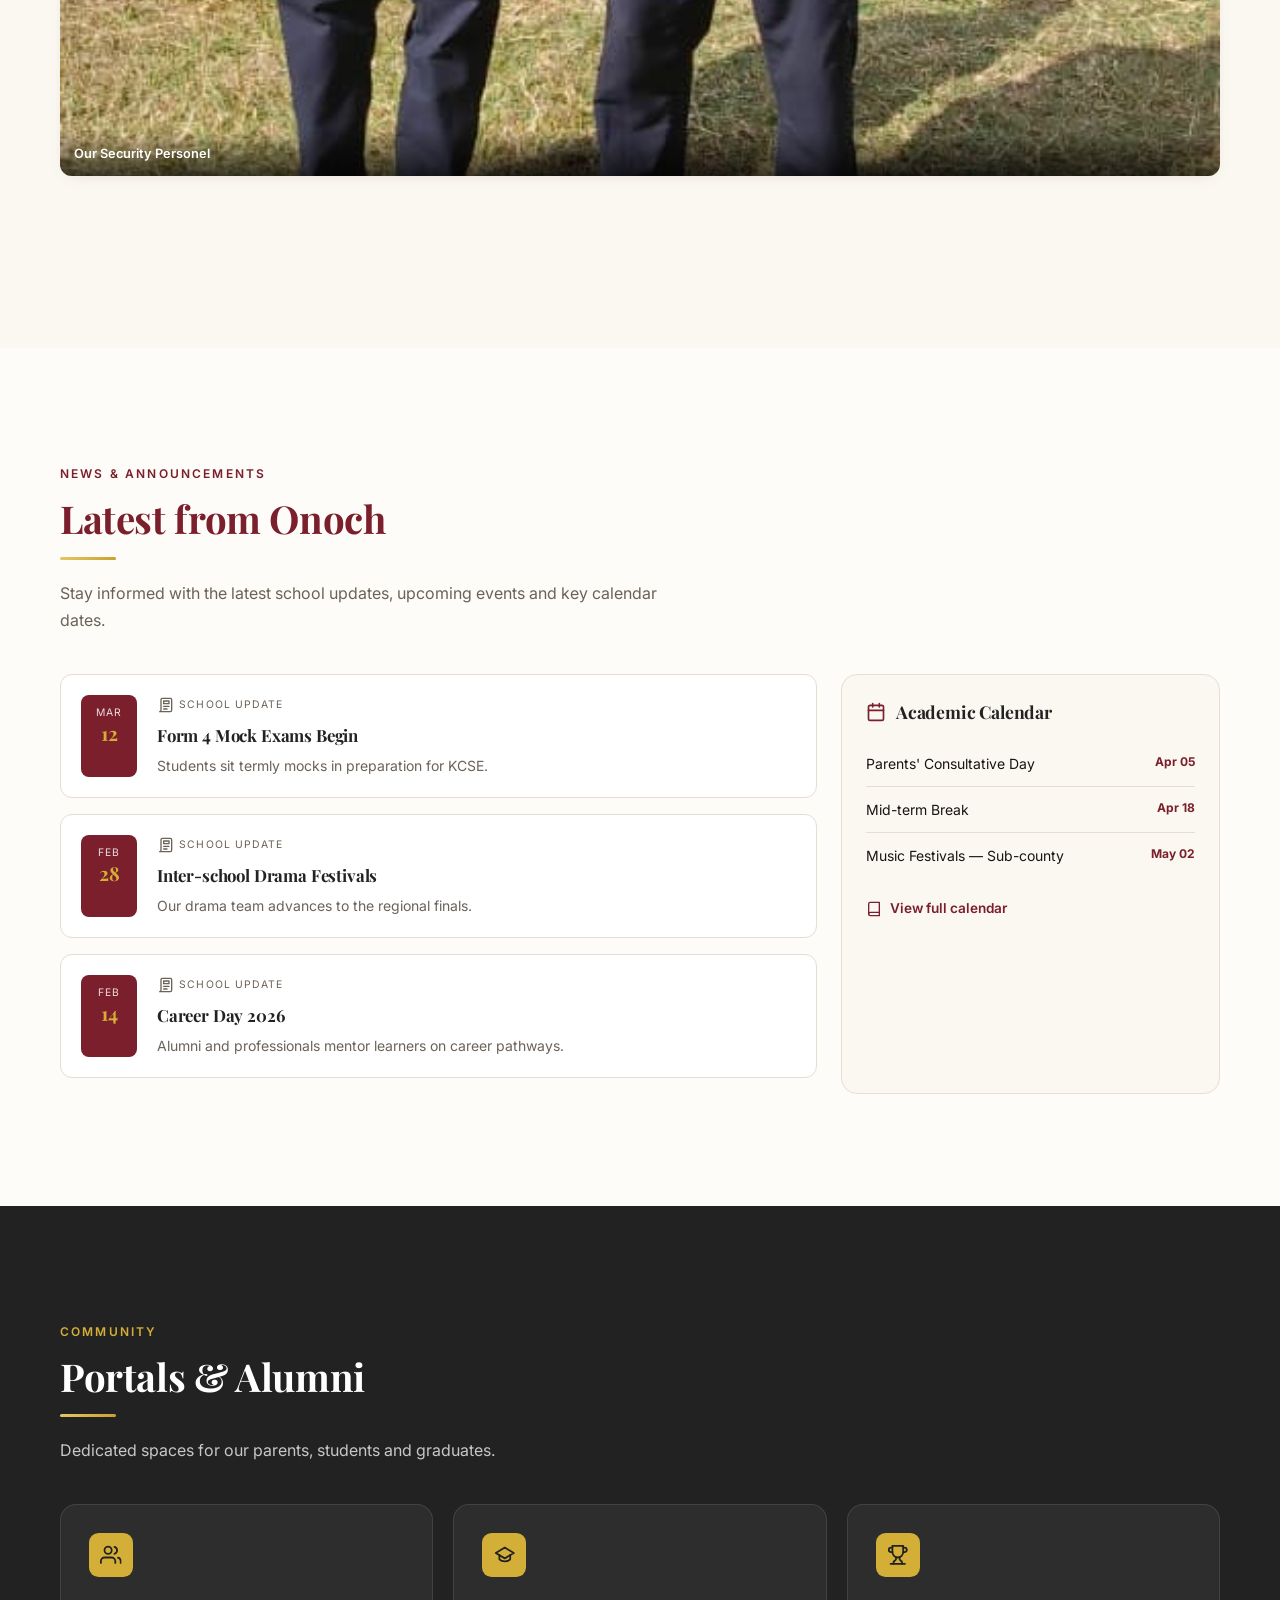
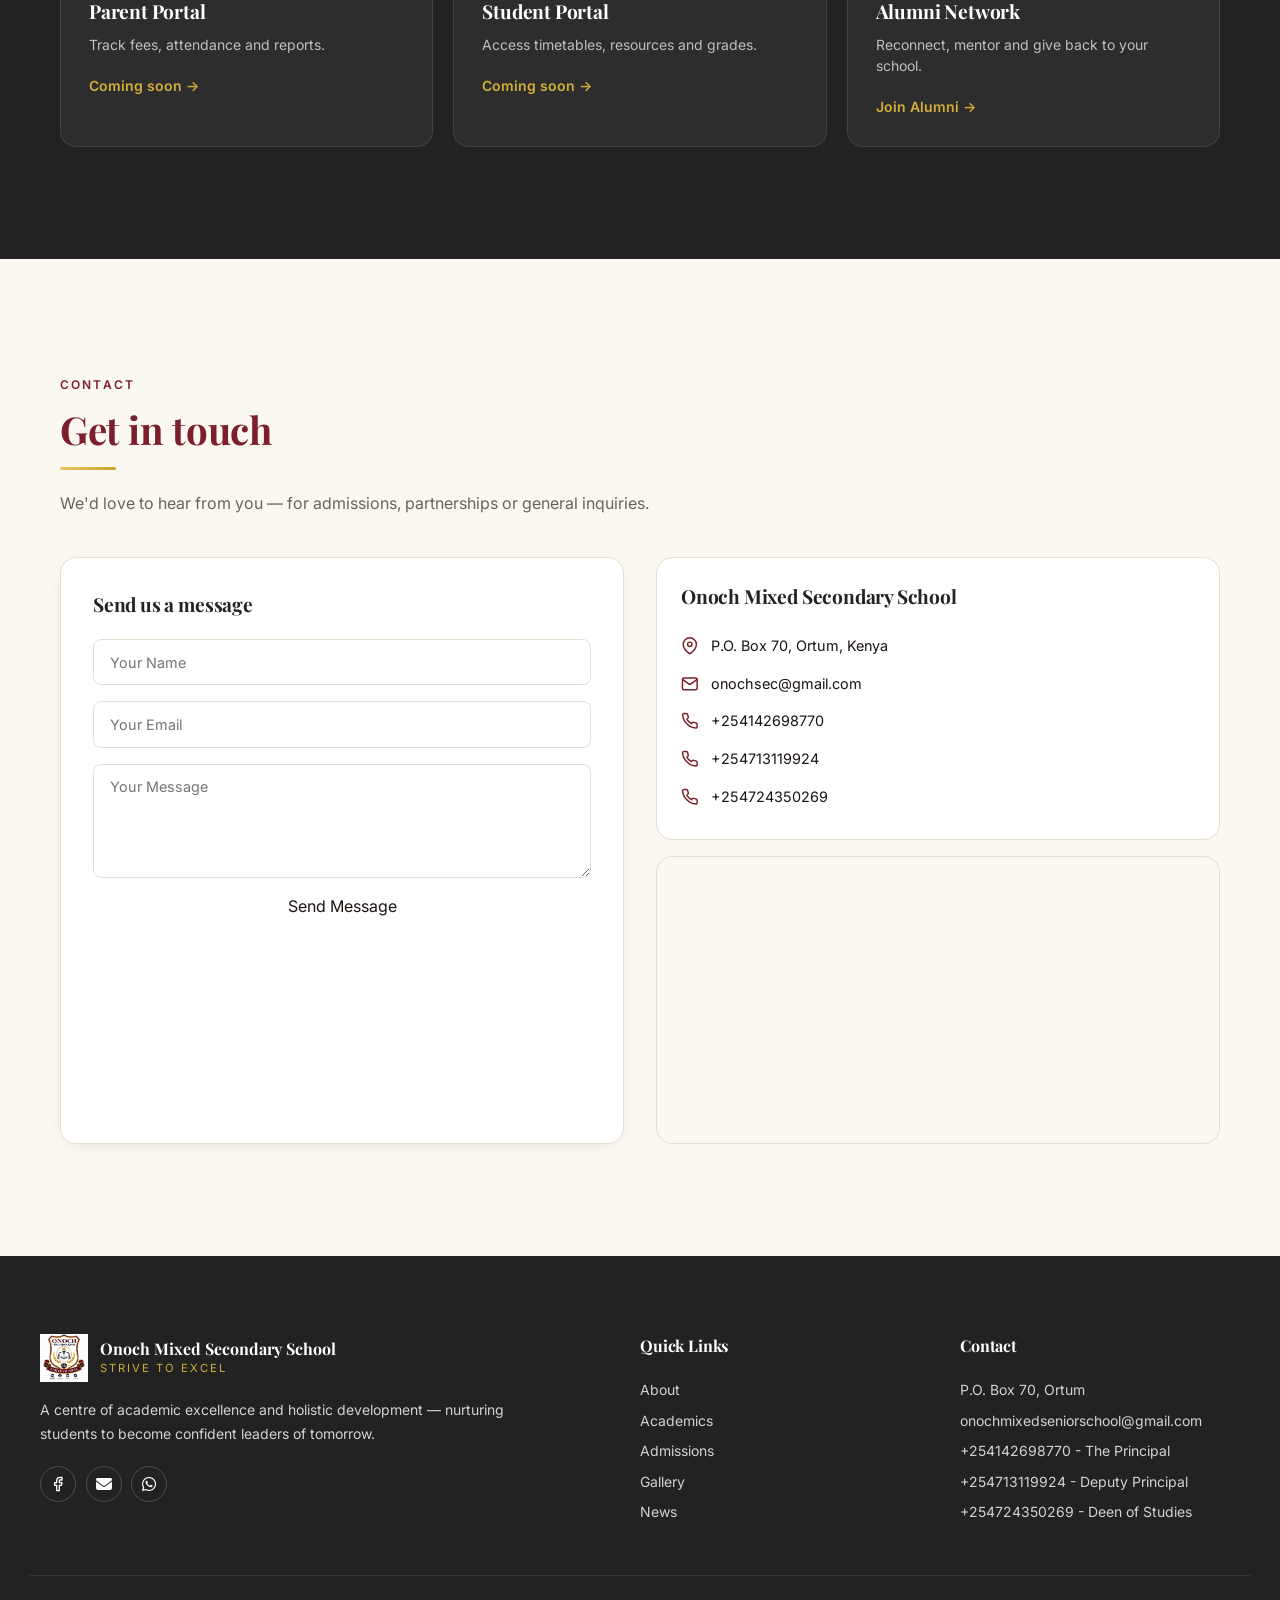
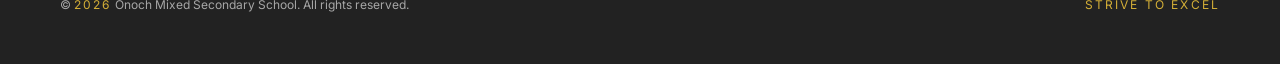
==== commit 2d93b8db: "Update index.html" ====
--- a/index.html
+++ b/index.html
@@ -563,7 +563,9 @@
           <ul class="info-list">
             <li><svg class="ic"><use href="#i-pin"/></svg><span>P.O. Box 70, Ortum, Kenya</span></li>
             <li><svg class="ic"><use href="#i-mail"/></svg><span>onochsec@gmail.com</span></li>
-            <li><svg class="ic"><use href="#i-phone"/></svg><span>+254 700 000 000</span></li>
+            <li><svg class="ic"><use href="#i-phone"/></svg><span>+254142698770</span></li>
+            <li><svg class="ic"><use href="#i-phone"/></svg><span>+254713119924</span></li>
+            <li><svg class="ic"><use href="#i-phone"/></svg><span>+254724350269</span></li>
           </ul>
         </div>
         <div class="map"><iframe title="Onoch location" src="https://www.google.com/maps?q=Ortum,Kenya&output=embed" loading="lazy"></iframe></div>
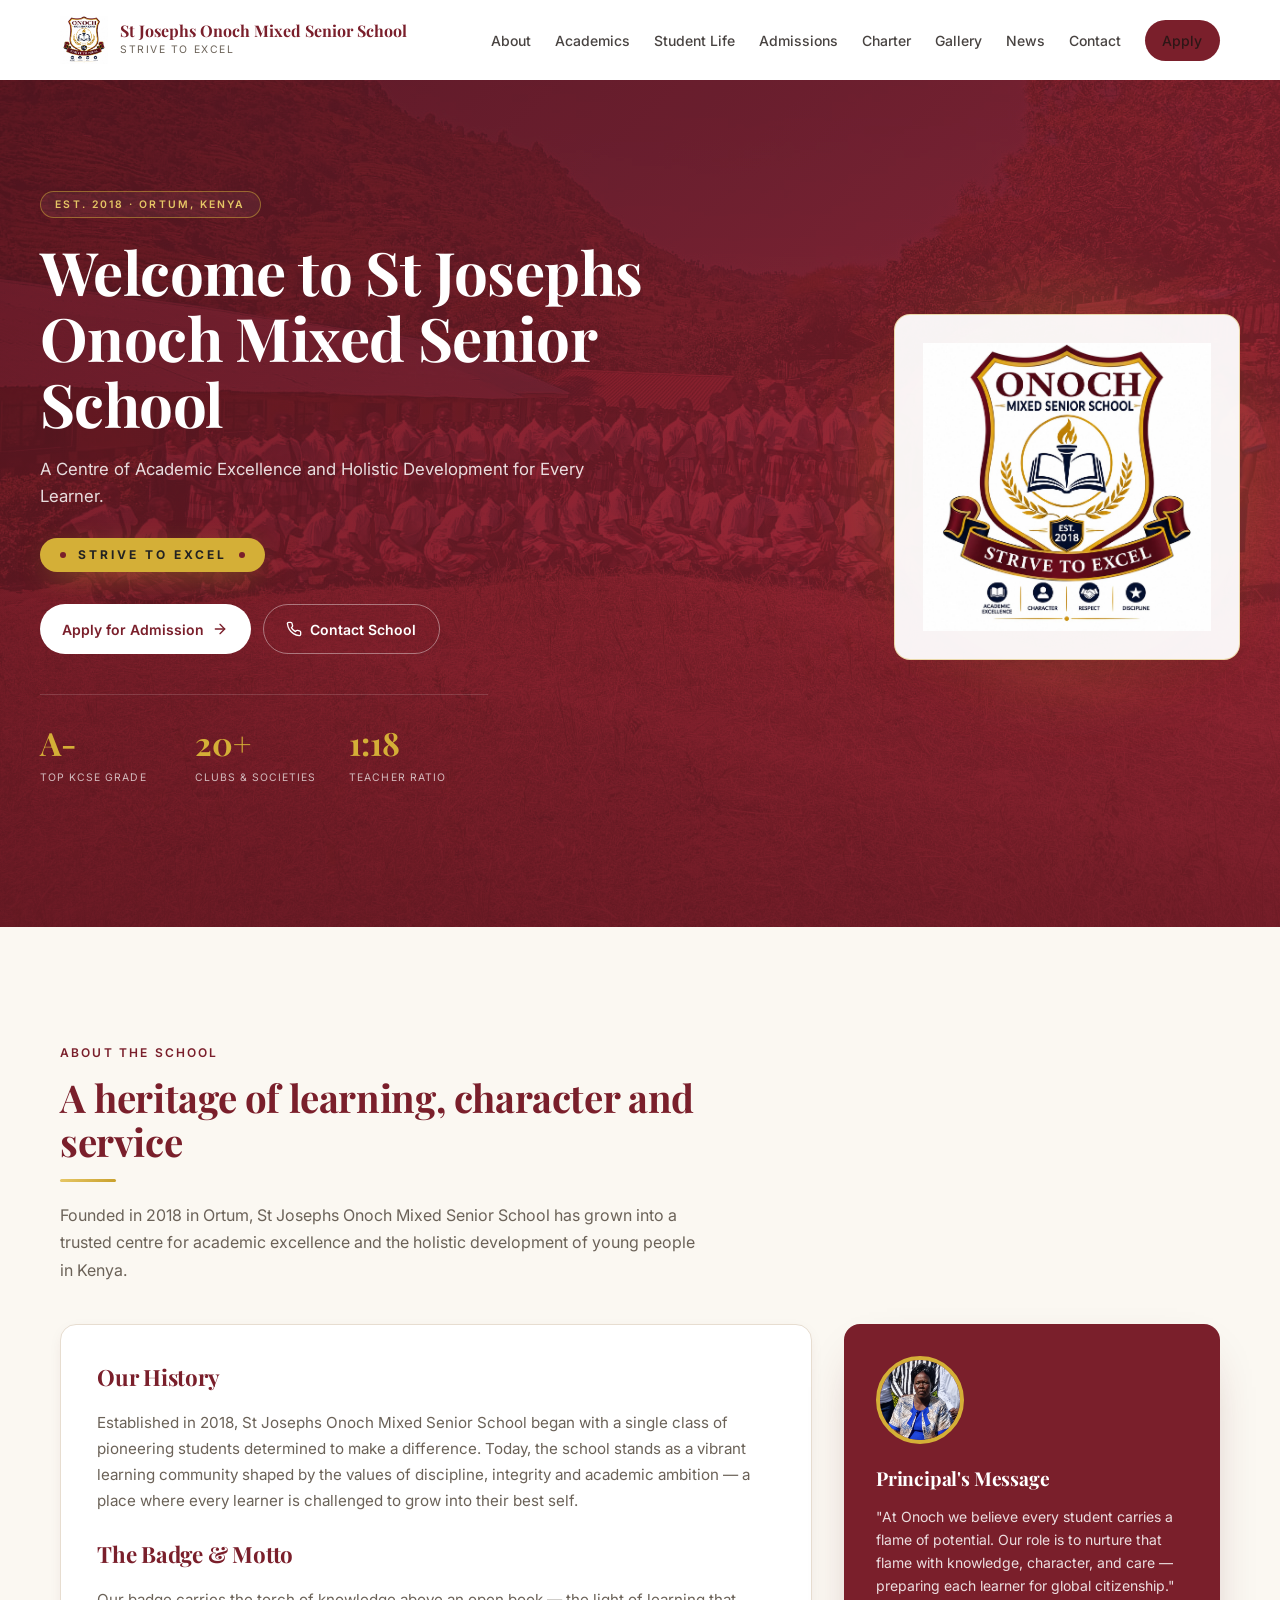
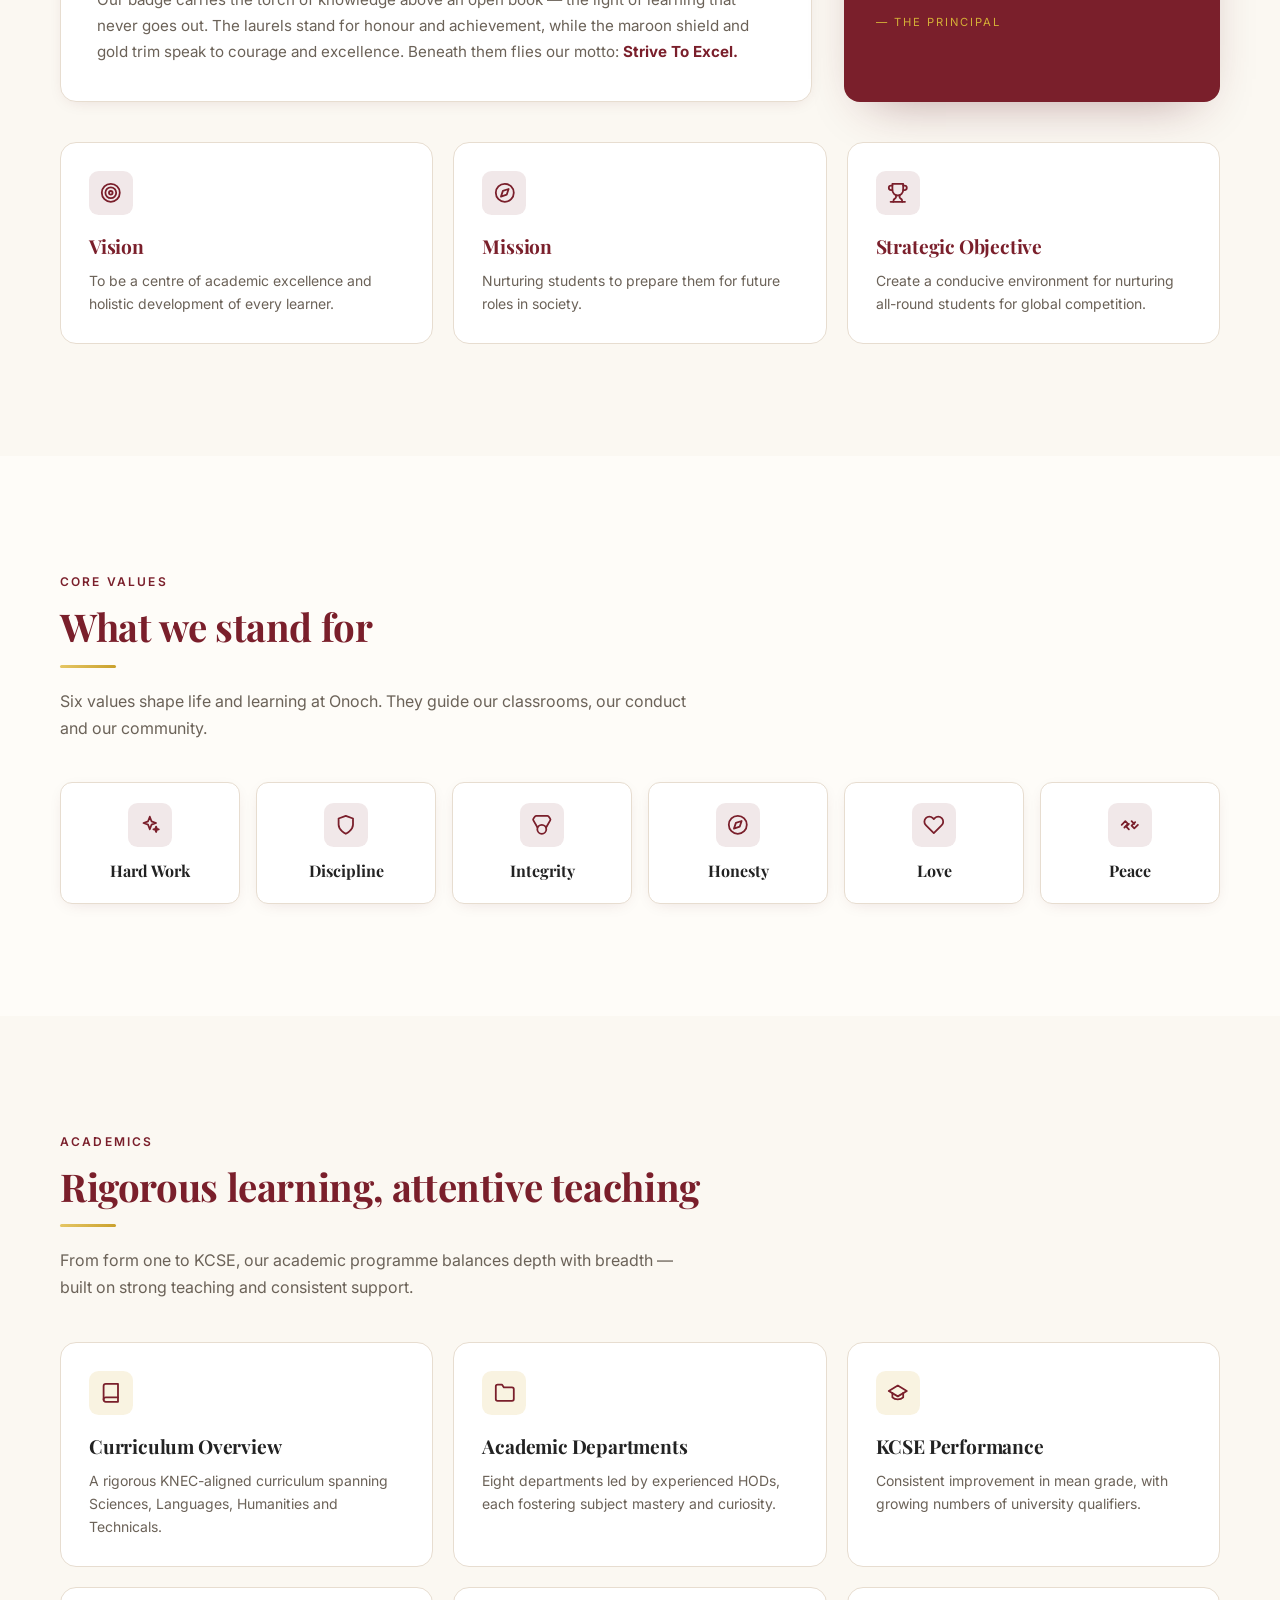
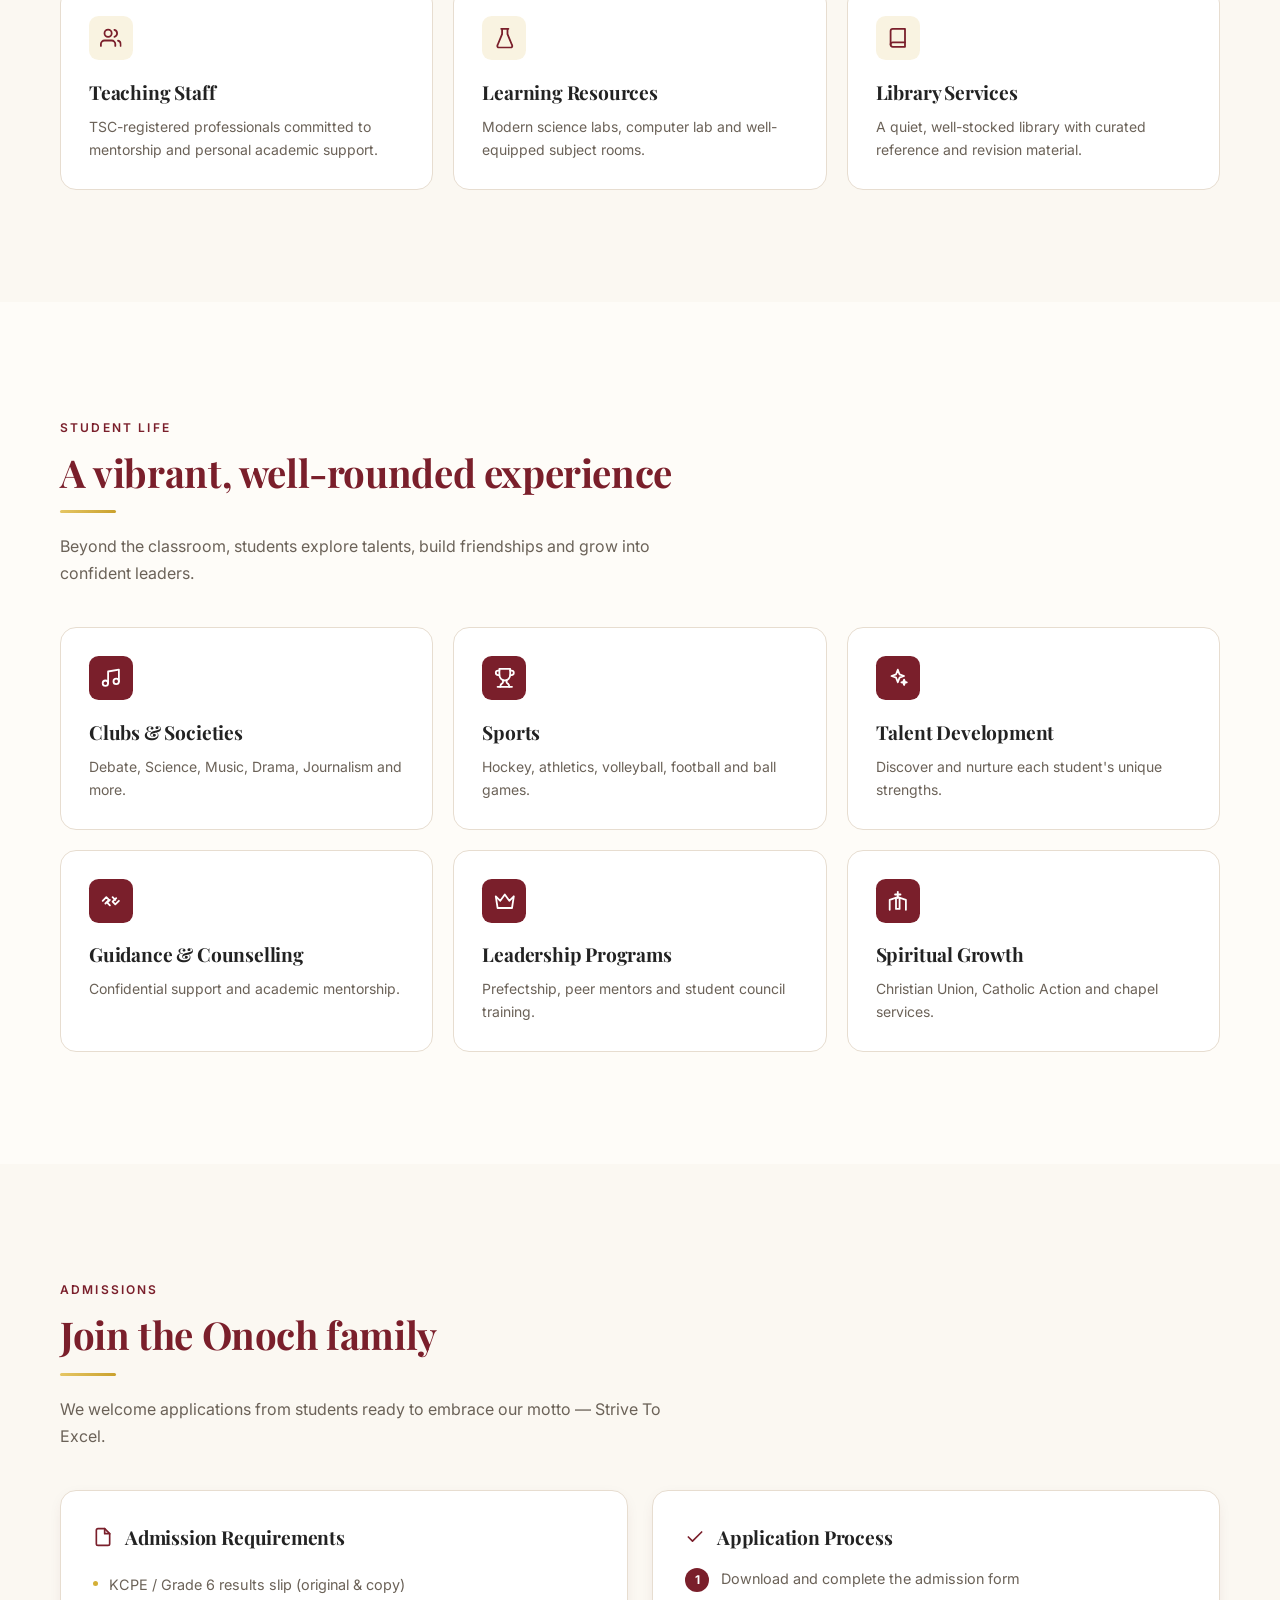
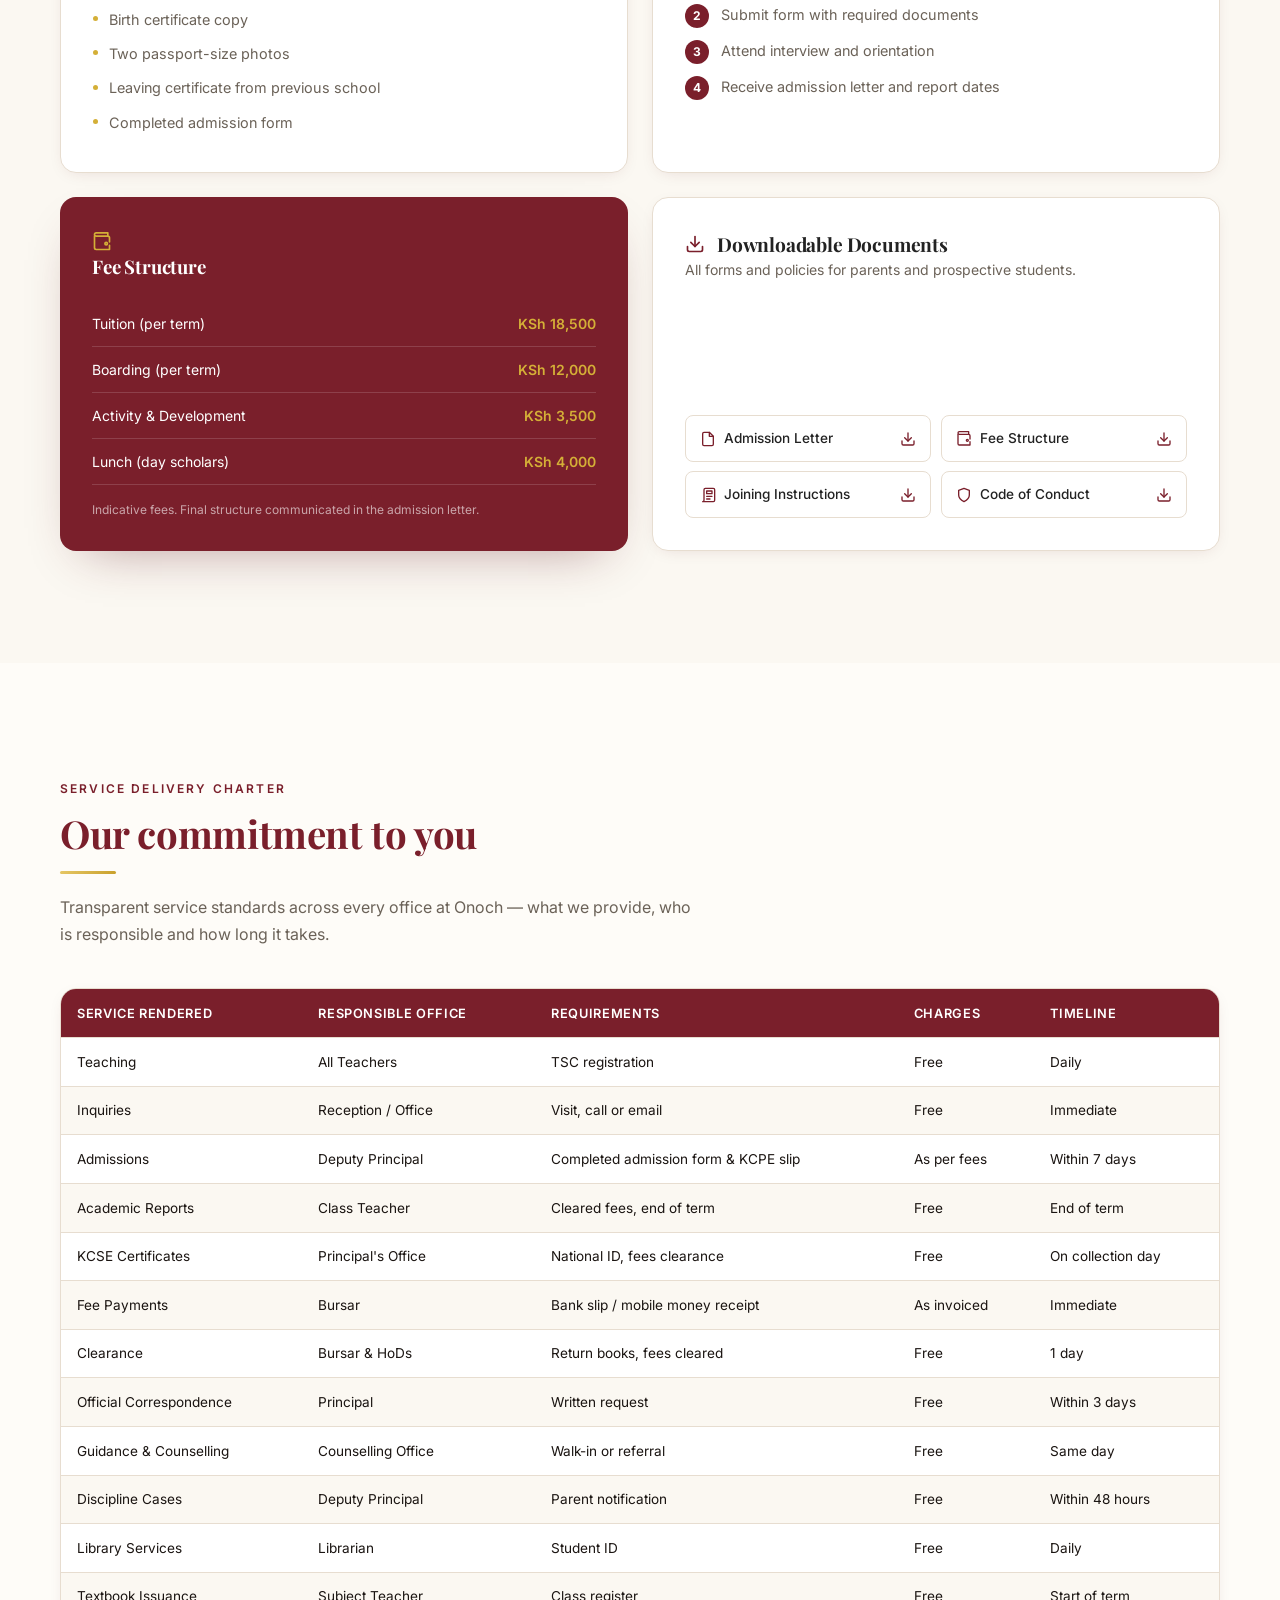
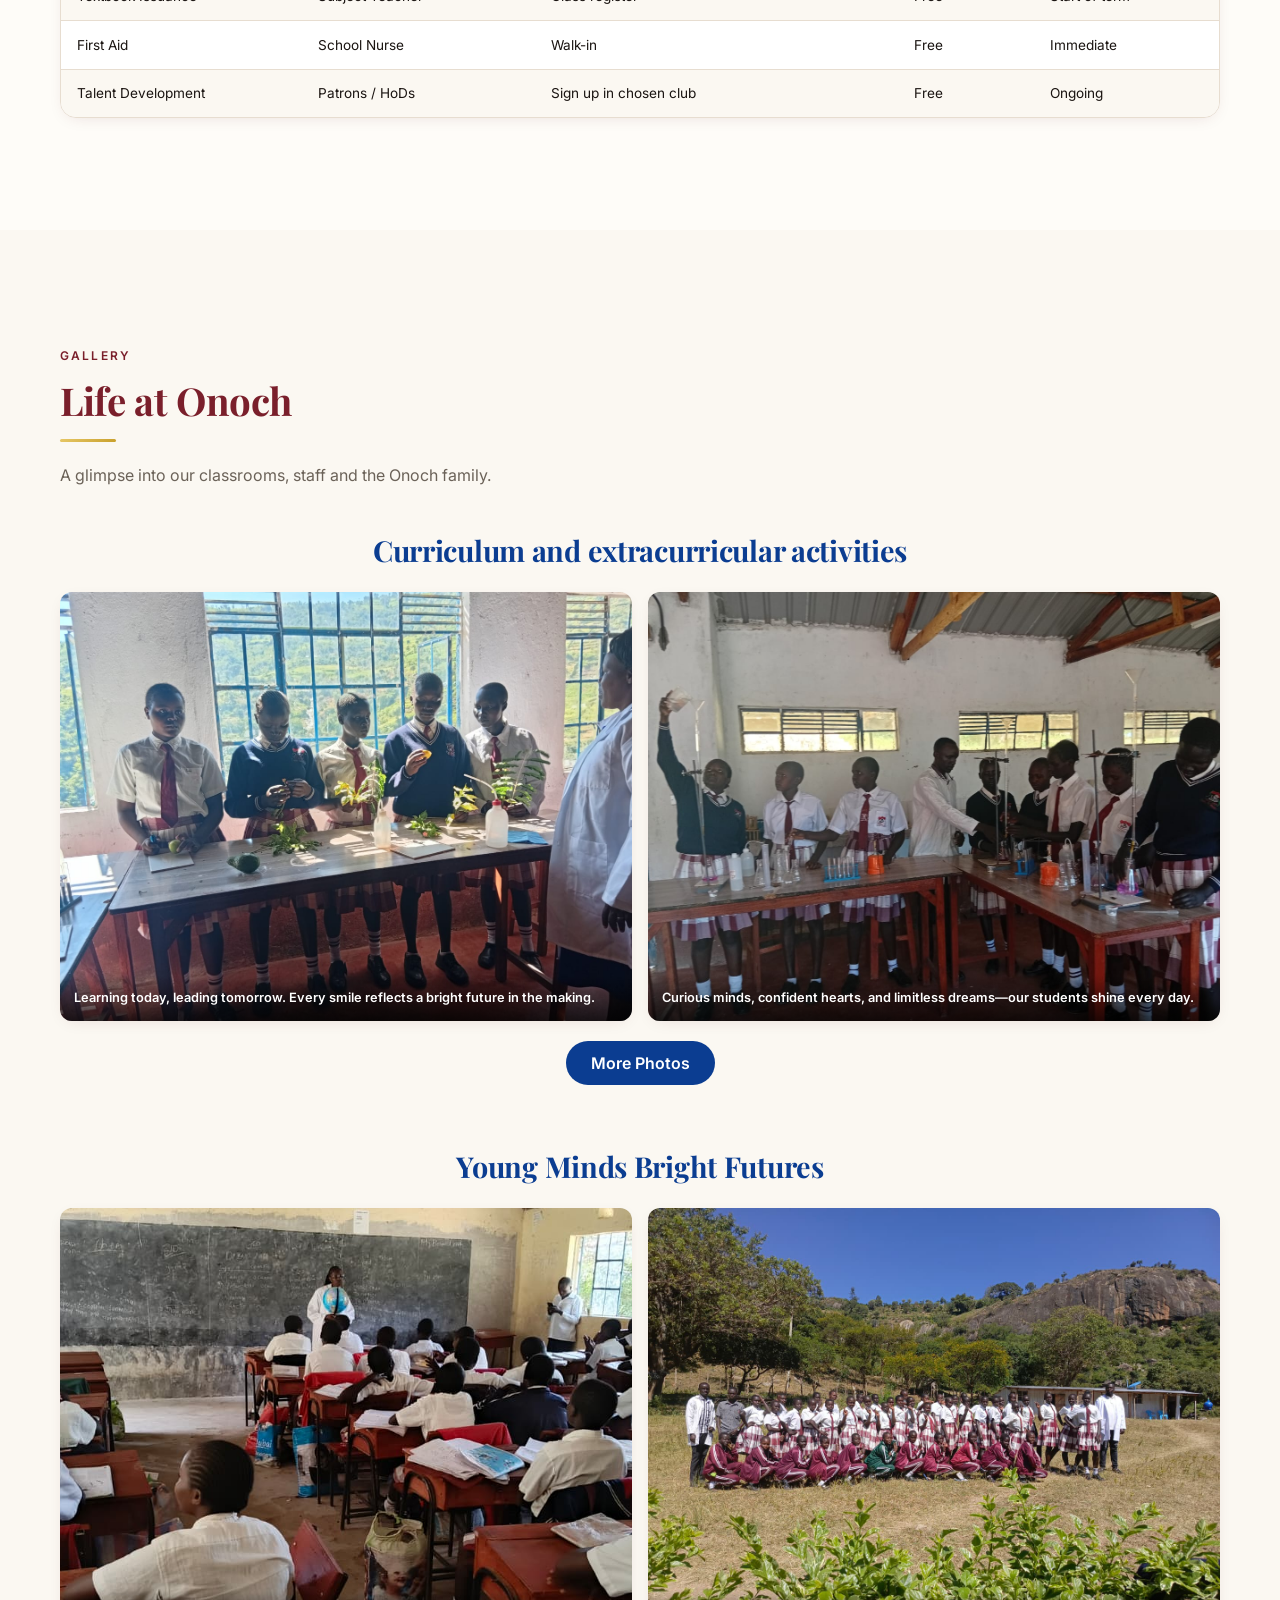
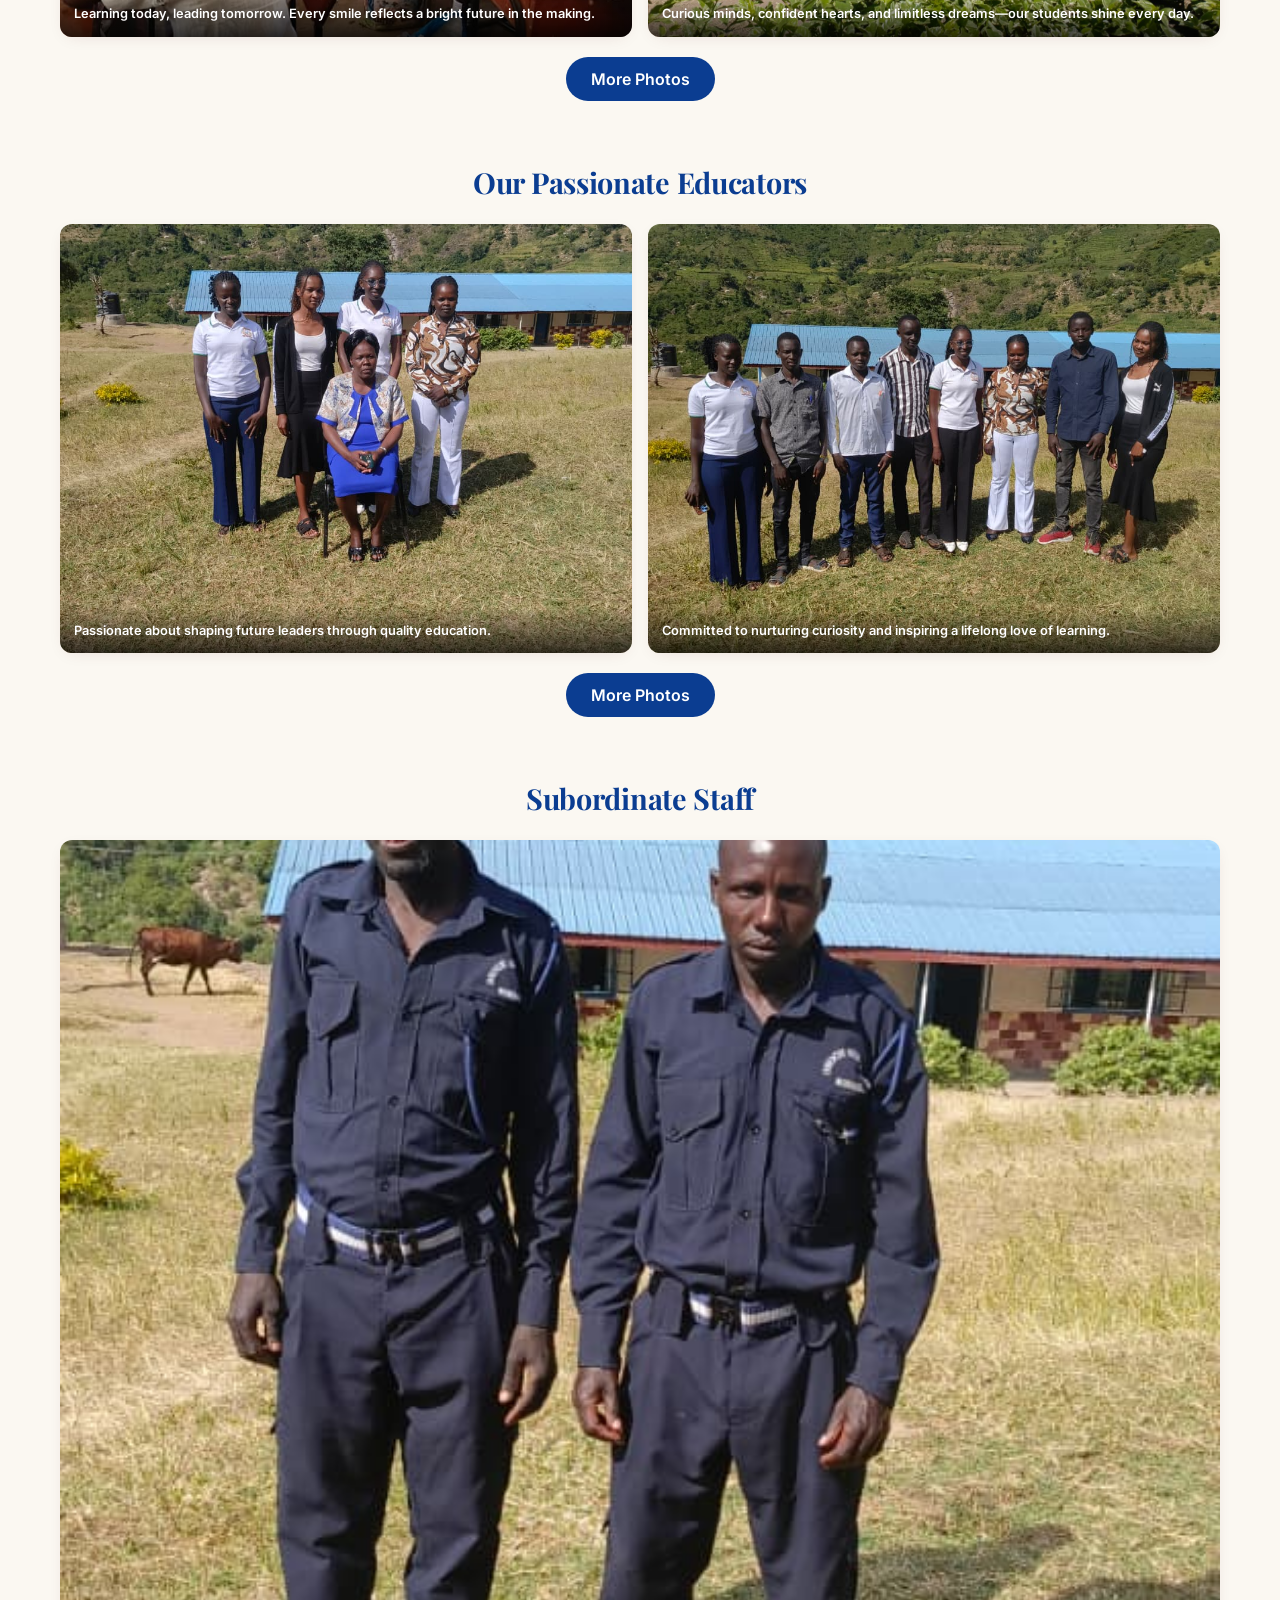
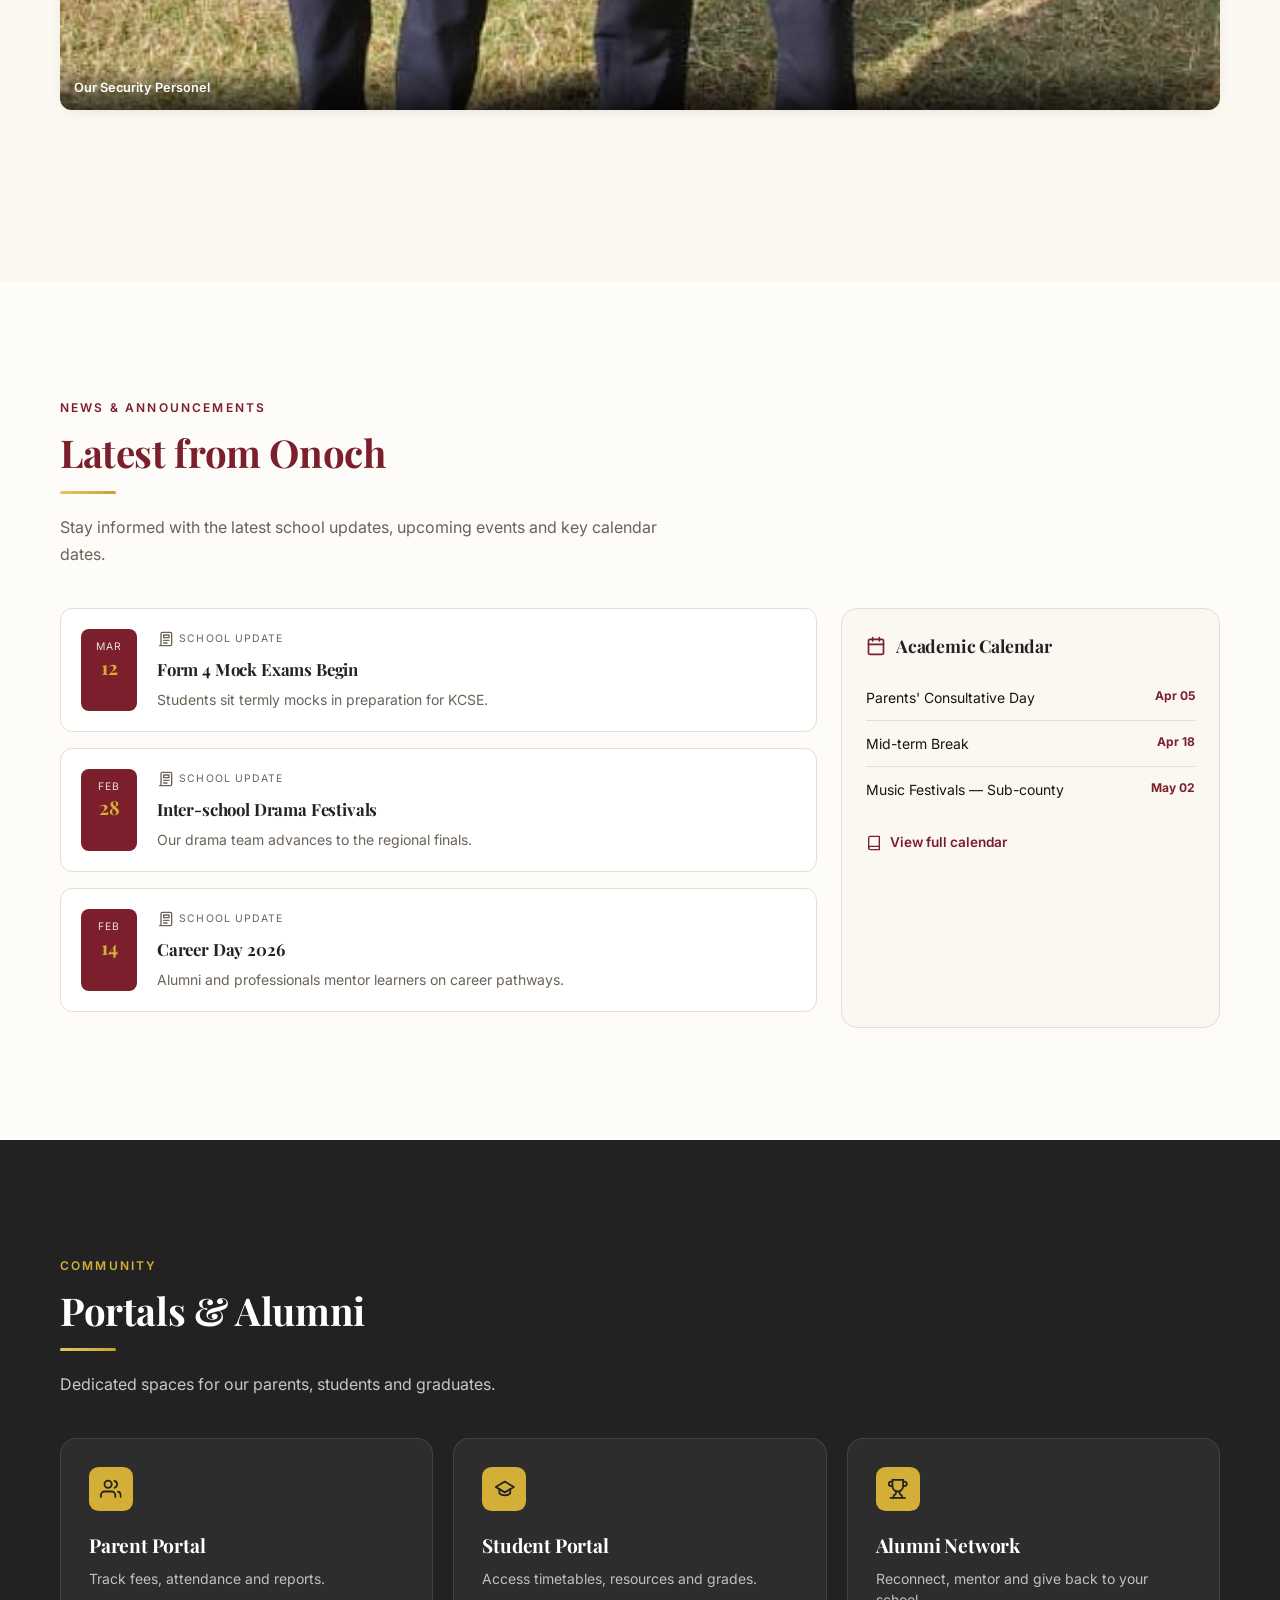
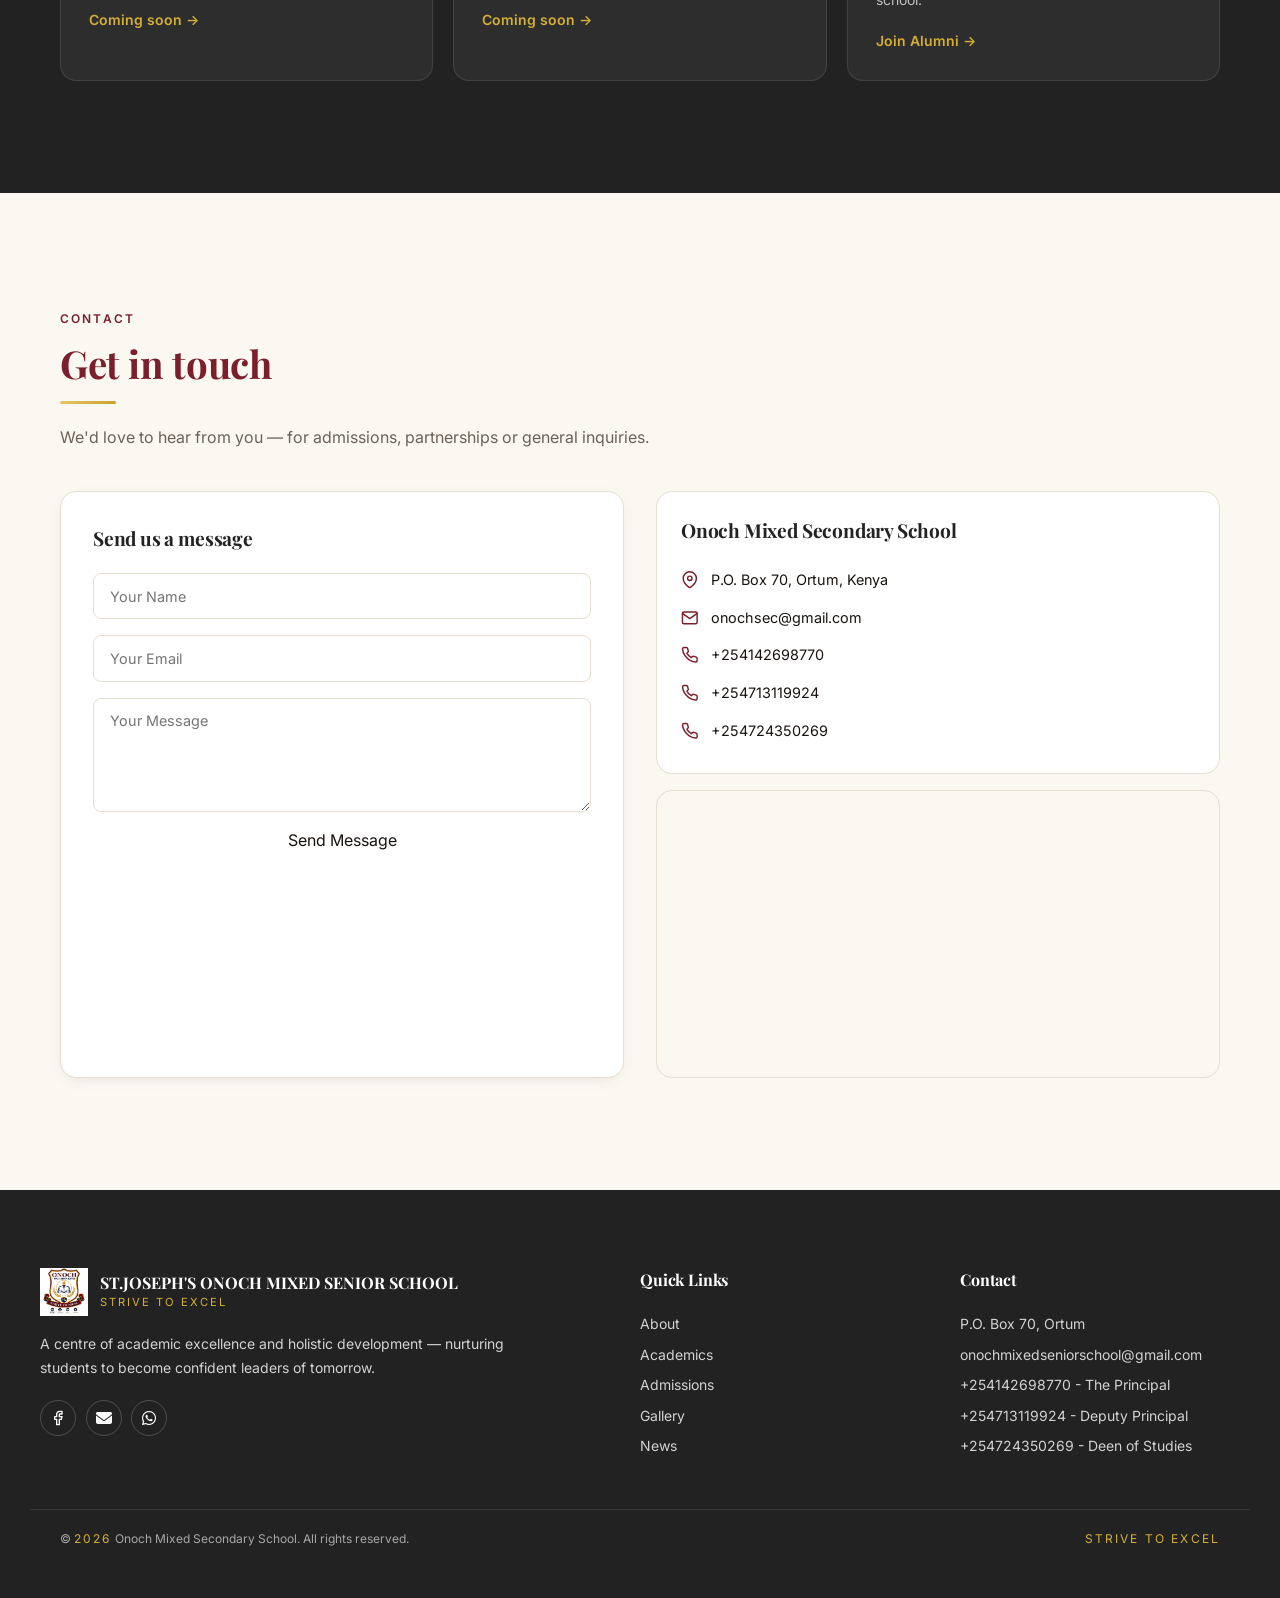
==== commit efeae810: "Update school name from 'Mixed Boarding' to 'Mixed'" ====
--- a/index.html
+++ b/index.html
@@ -3,7 +3,7 @@
 <head>
 <meta charset="UTF-8" />
 <meta name="viewport" content="width=device-width, initial-scale=1.0" />
-<title>Onoch Mixed Secondary School — Strive To Excel</title>
+<title>ST.JOSEPH'S ONOCH MIXED SENIOR SCHOOL — Strive To Excel</title>
 <meta name="description" content="St. Joseph's Onoch Mixed Secondary School (Ortum) — a centre of academic excellence and holistic development. Apply for admission, explore academics, student life and more." />
 <meta property="og:title" content="Onoch Mixed Secondary School — Strive To Excel" />
 <meta property="og:description" content="A centre of academic excellence and holistic development of learners." />
@@ -63,7 +63,7 @@
     <a href="#top" class="brand">
       <img src="assets/onoch-badge.jpg" alt="Onoch Mixed Secondary School badge" />
       <div class="brand-text">
-        <div class="name">St Josephs Onoch Mixed Boarding Senior School</div>
+        <div class="name">St Josephs Onoch Mixed Senior School</div>
         <div class="motto">Strive To Excel</div>
       </div>
     </a>
@@ -103,7 +103,7 @@
   <div class="container hero-inner">
     <div class="fade-up hero-copy">
       <span class="tag">Est. 2018 · Ortum, Kenya</span>
-      <h1>Welcome to St Josephs Onoch Mixed Boarding Senior School</h1>
+      <h1>Welcome to St Josephs Onoch Mixed Senior School</h1>
       <p class="lead">A Centre of Academic Excellence and Holistic Development for Every Learner.</p>
       <div class="motto-pill"><span class="dot"></span>Strive To Excel<span class="dot"></span></div>
       <div class="hero-ctas">
@@ -138,12 +138,12 @@
       <span class="eyebrow">About the School</span>
       <h2 class="section-title">A heritage of learning, character and service</h2>
       <span class="gold-rule"></span>
-      <p>Founded in 2018 in Ortum, St Josephs Onoch Mixed Boarding Senior School has grown into a trusted centre for academic excellence and the holistic development of young people in Kenya.</p>
+      <p>Founded in 2018 in Ortum, St Josephs Onoch Mixed Senior School has grown into a trusted centre for academic excellence and the holistic development of young people in Kenya.</p>
     </div>
     <div class="about-grid">
       <article class="about-main">
         <h3>Our History</h3>
-        <p>Established in 2018, St Josephs Onoch Mixed Boarding Senior School began with a single class of pioneering students determined to make a difference. Today, the school stands as a vibrant learning community shaped by the values of discipline, integrity and academic ambition — a place where every learner is challenged to grow into their best self.</p>
+        <p>Established in 2018, St Josephs Onoch Mixed Senior School began with a single class of pioneering students determined to make a difference. Today, the school stands as a vibrant learning community shaped by the values of discipline, integrity and academic ambition — a place where every learner is challenged to grow into their best self.</p>
         <h3>The Badge &amp; Motto</h3>
         <p>Our badge carries the torch of knowledge above an open book — the light of learning that never goes out. The laurels stand for honour and achievement, while the maroon shield and gold trim speak to courage and excellence. Beneath them flies our motto: <b style="color:var(--maroon)">Strive To Excel.</b></p>
       </article>
@@ -580,7 +580,7 @@
     <div class="foot-brand">
       <div class="foot-brand-head">
         <img src="assets/onoch-badge.jpg" alt="Badge" />
-        <div><div class="name">Onoch Mixed Secondary School</div><div class="motto">Strive To Excel</div></div>
+        <div><div class="name">ST.JOSEPH'S ONOCH MIXED SENIOR SCHOOL</div><div class="motto">Strive To Excel</div></div>
       </div>
       <p>A centre of academic excellence and holistic development — nurturing students to become confident leaders of tomorrow.</p>
       <div class="socials">
